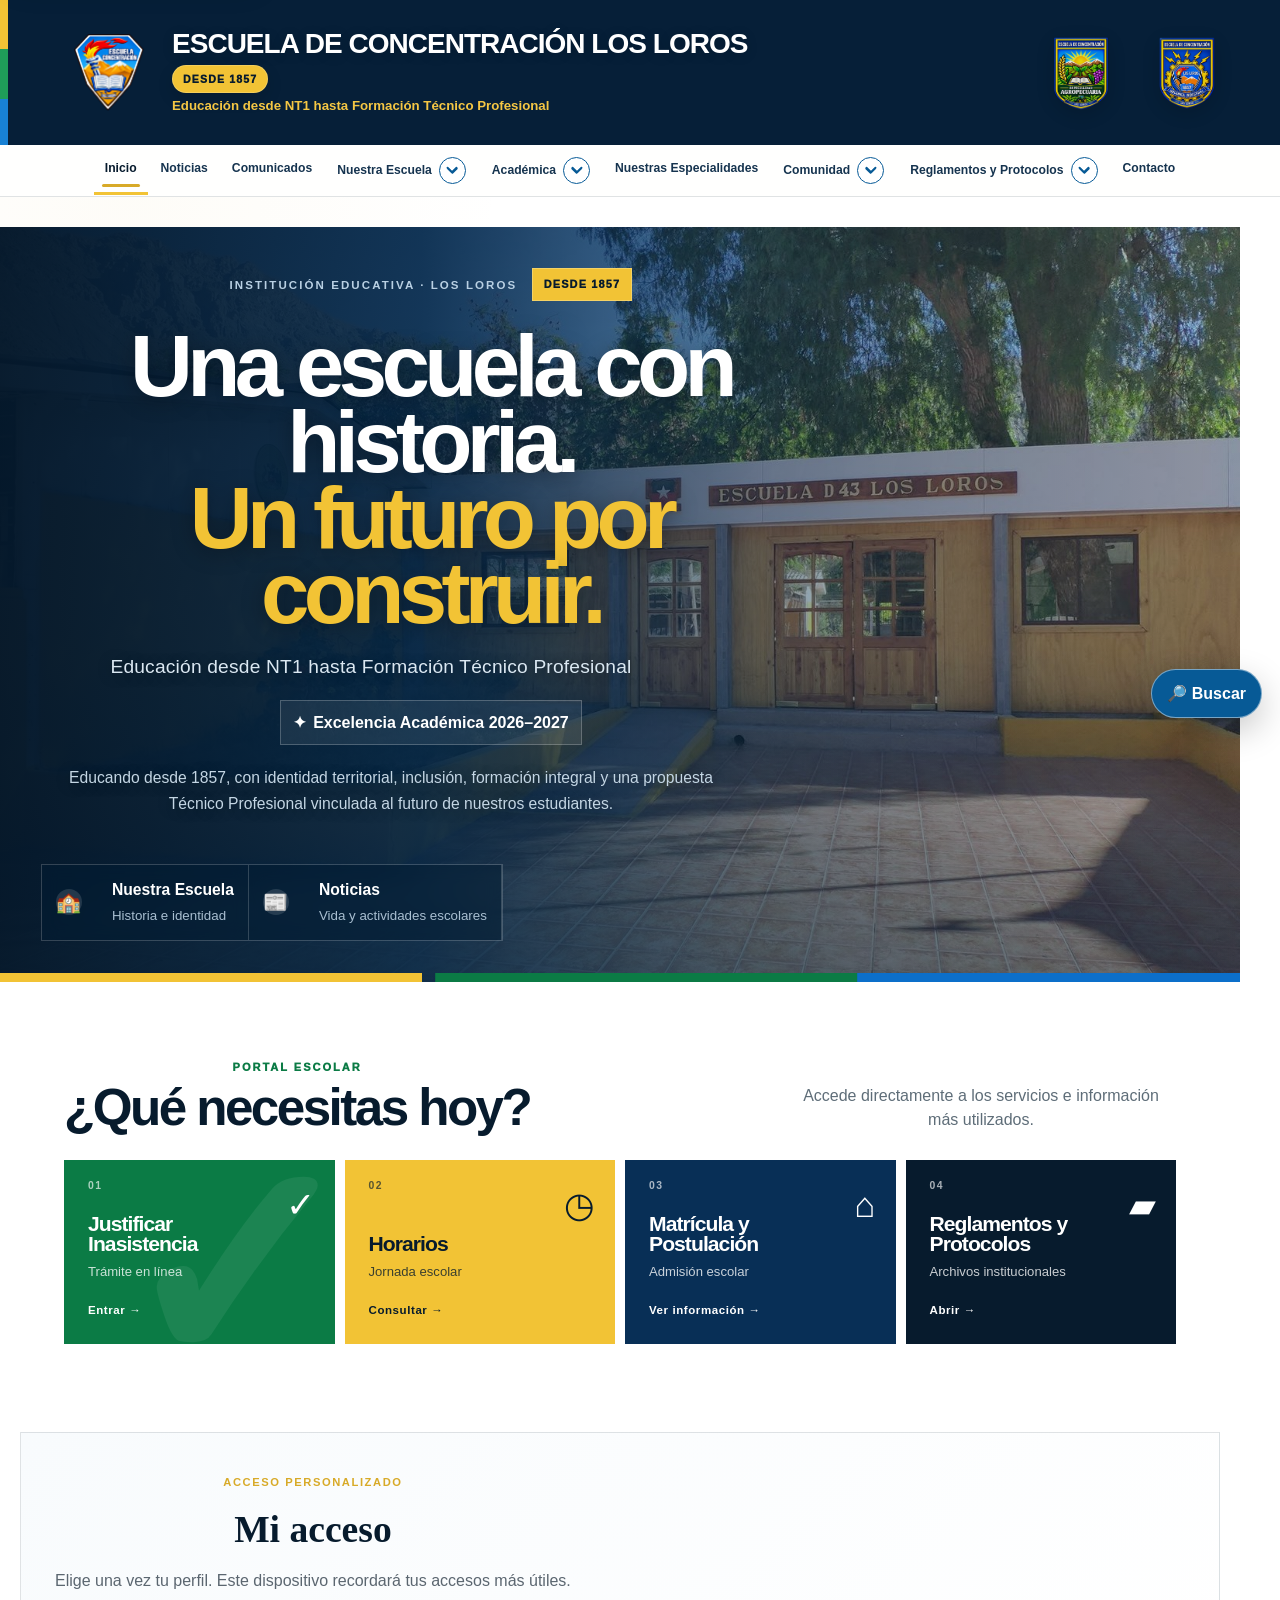
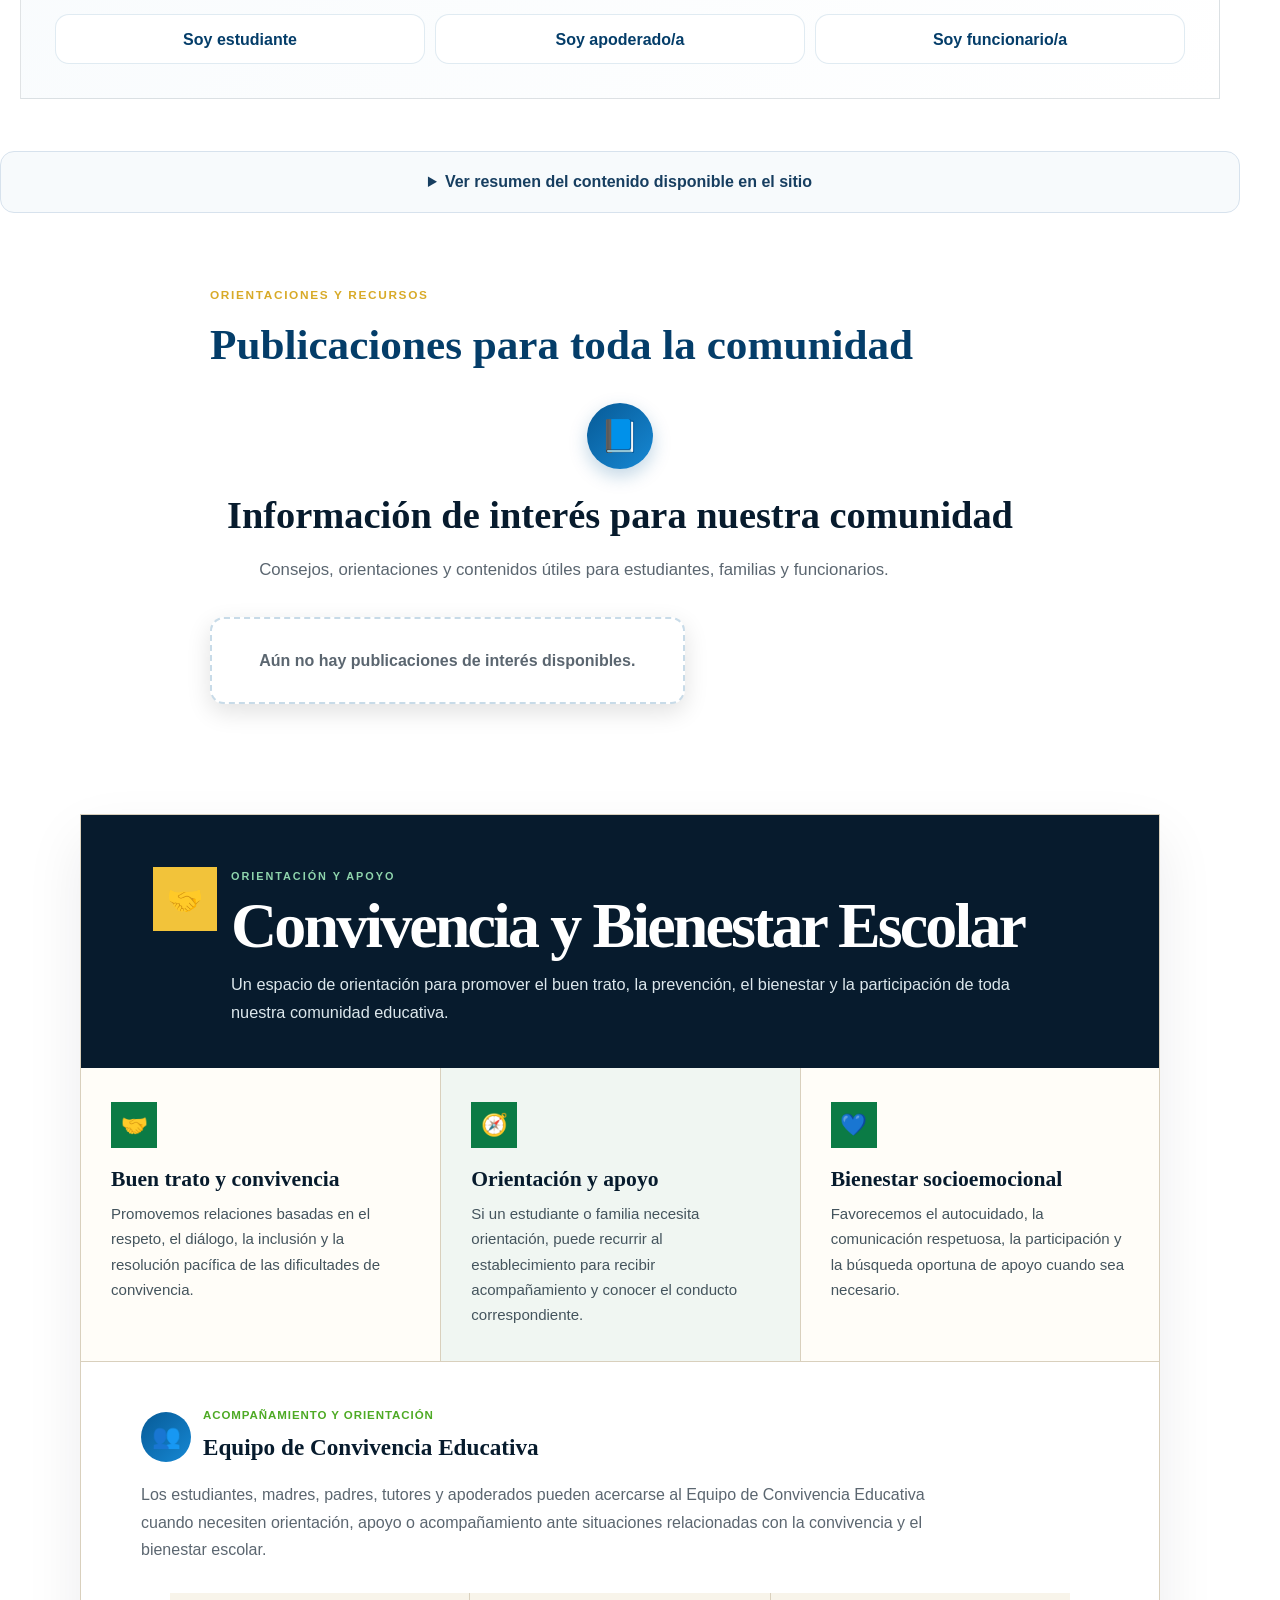
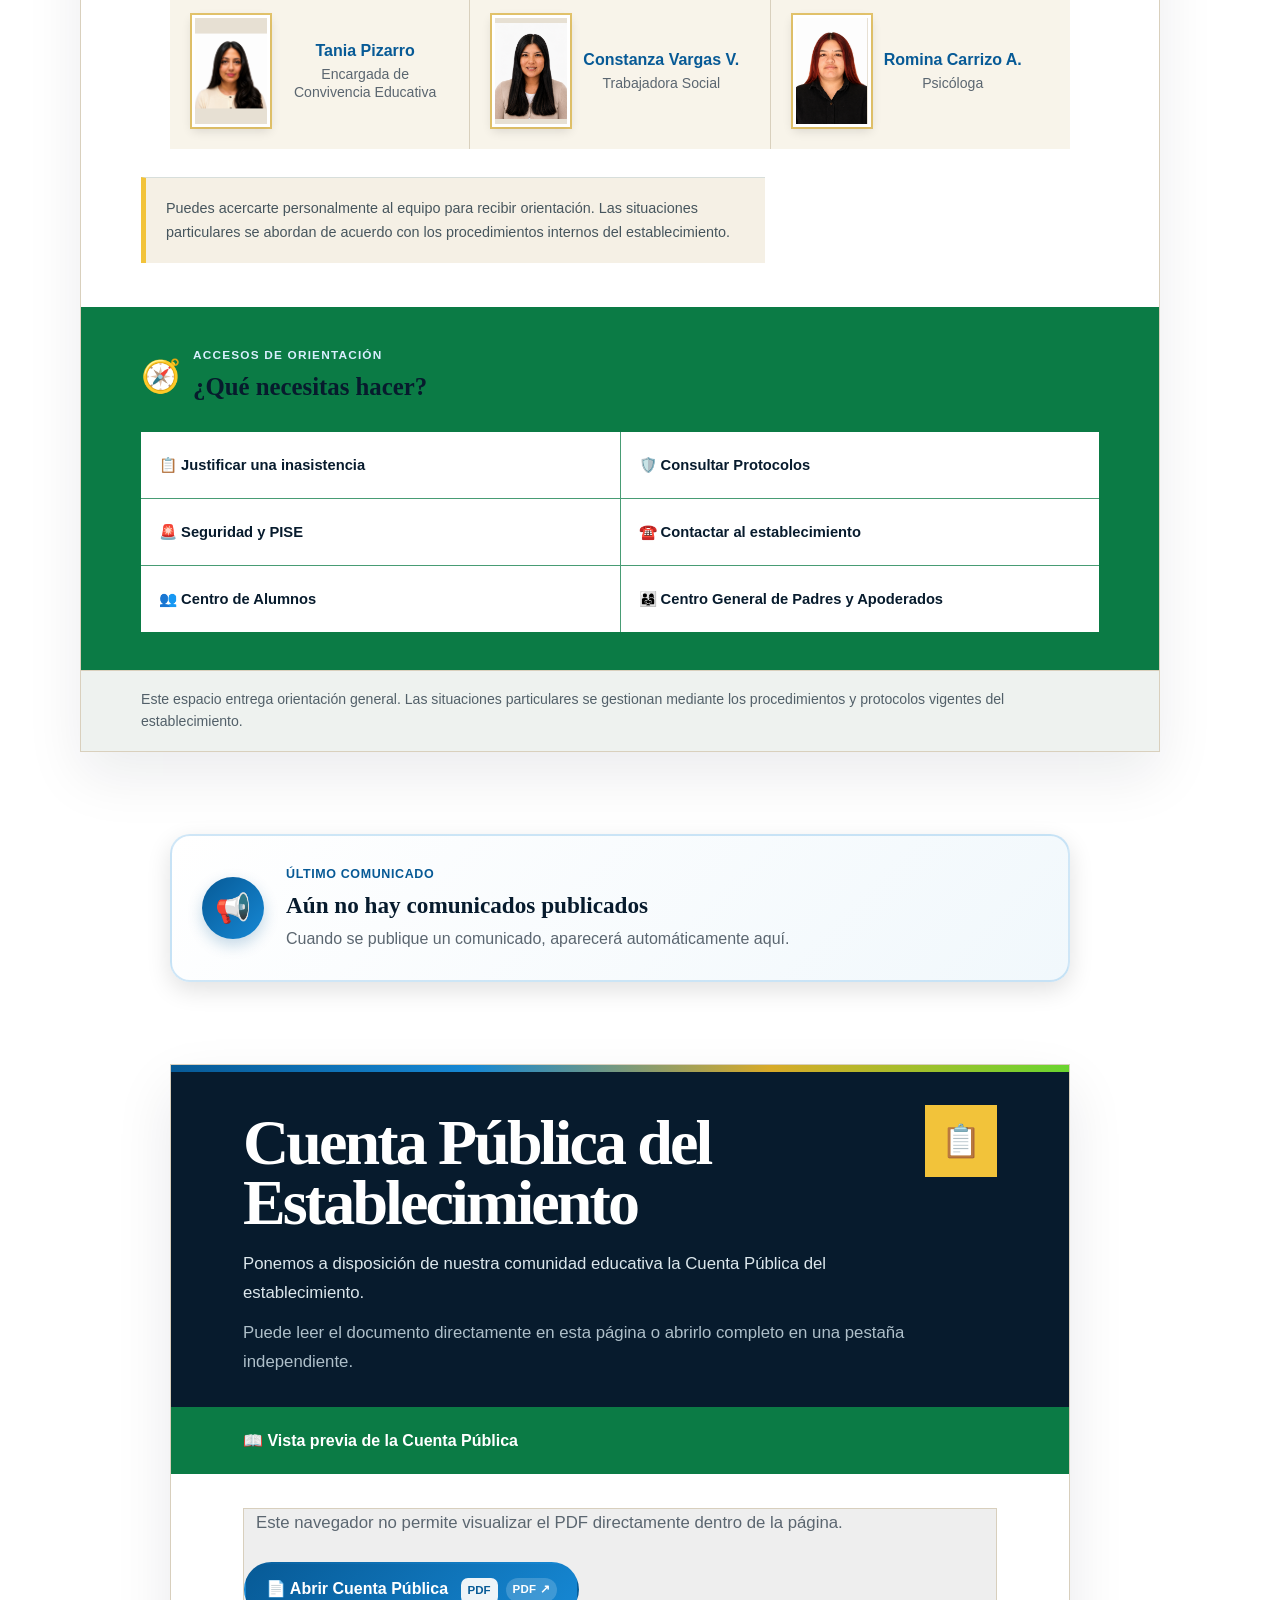
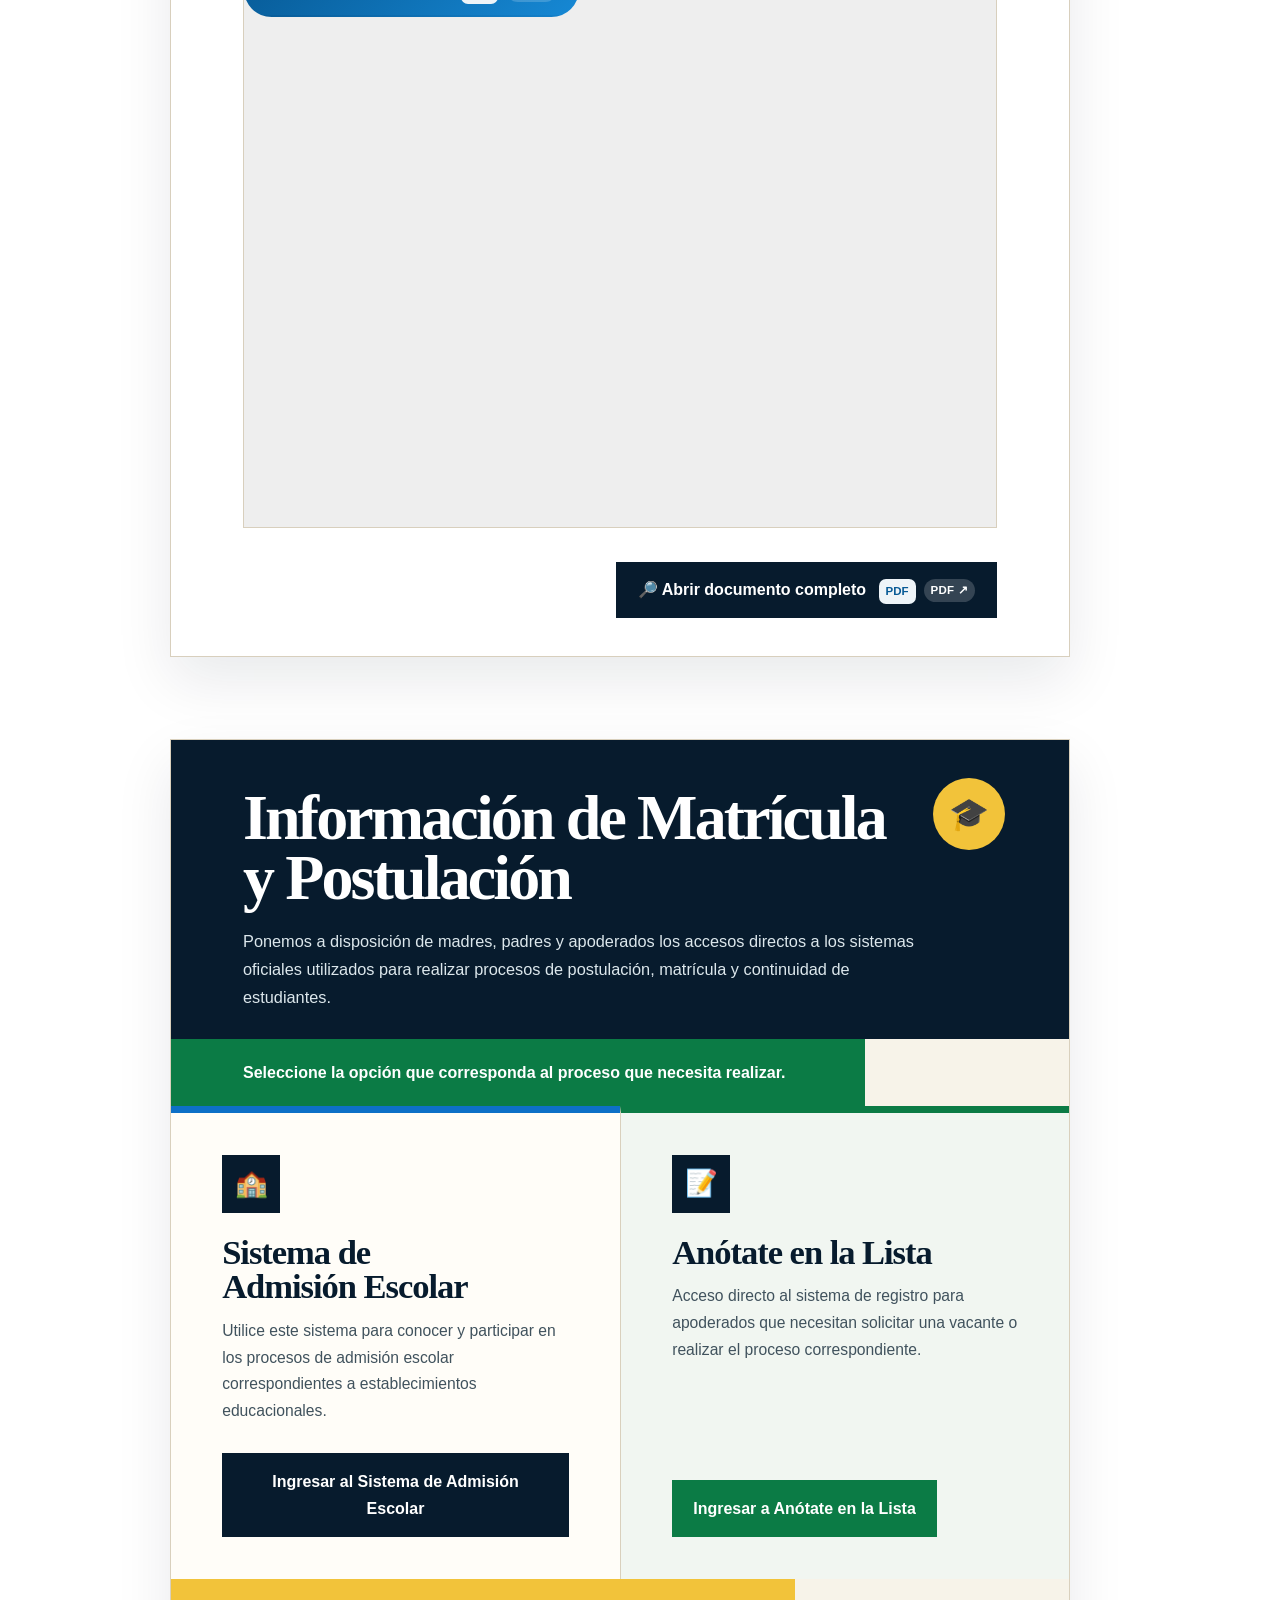
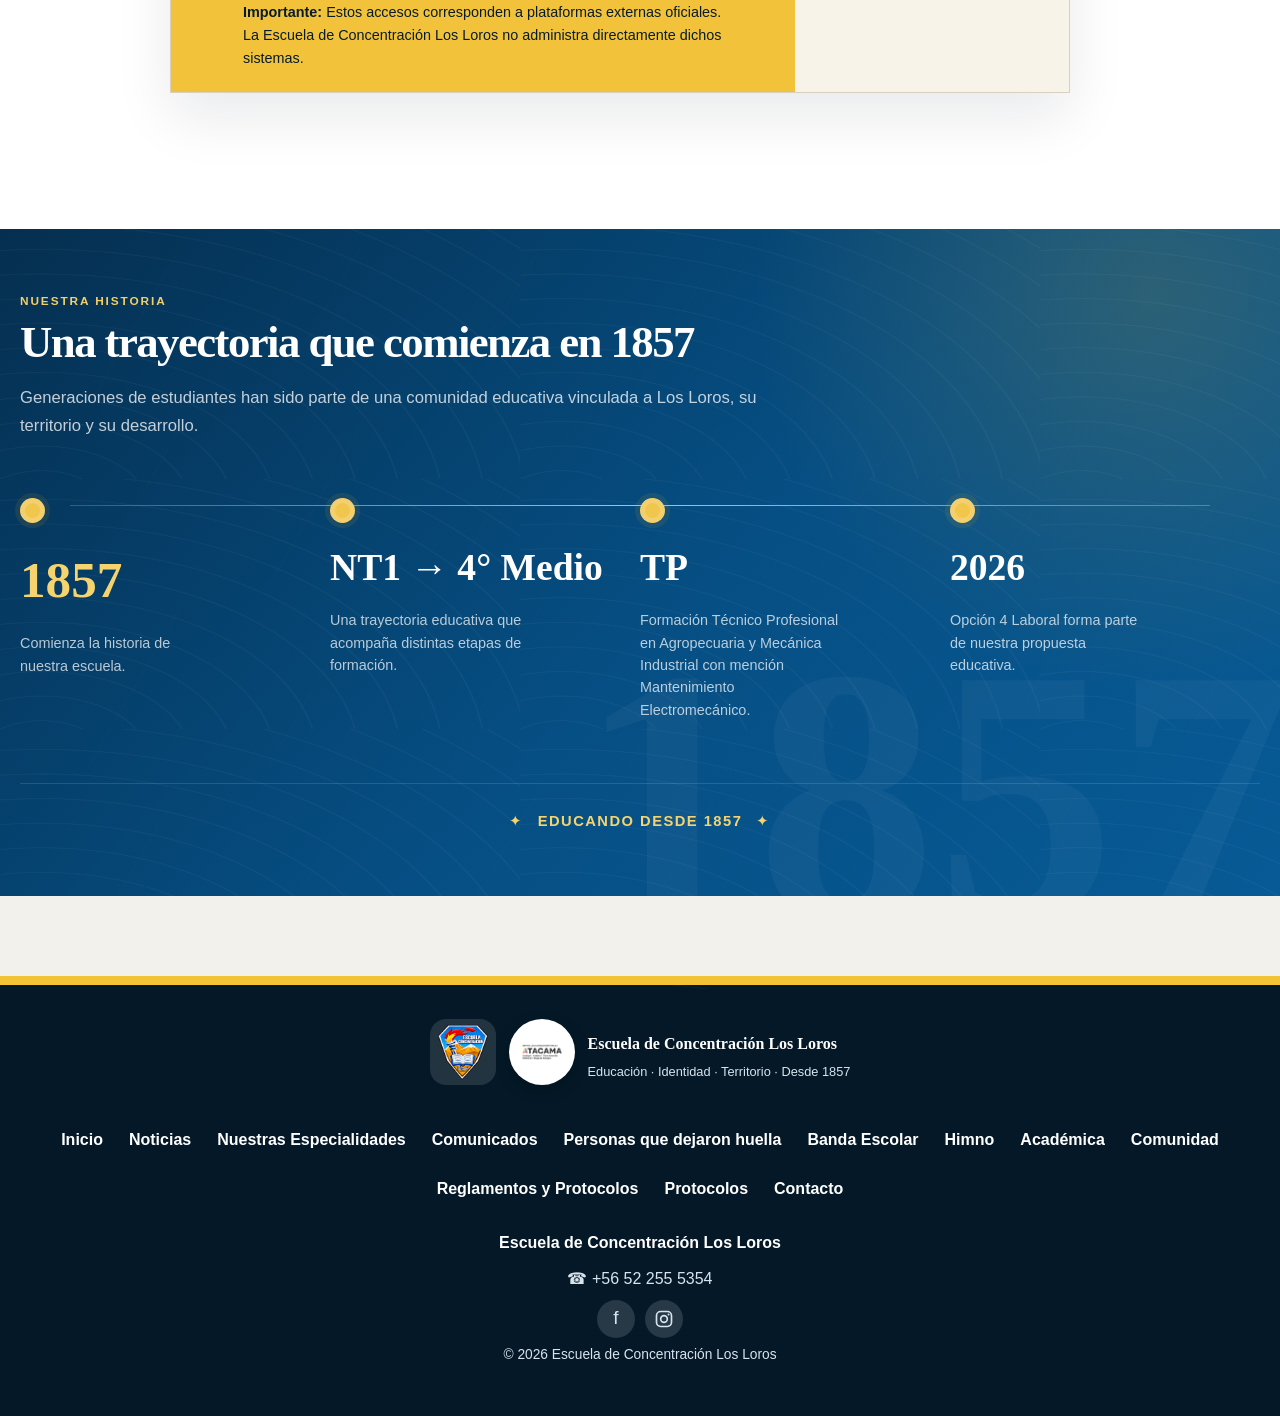
==== index.html @ a7c9b6a9 "Add files via upload" ====
<!DOCTYPE html>

<html lang="es">
<head>
<!-- =====================================================
     CONFIGURACIÓN BÁSICA
====================================================== -->
<meta charset="utf-8"/>
<meta content="width=device-width, initial-scale=1.0" name="viewport"/>
<meta content="Escuela de Concentración Los Loros. Establecimiento educacional desde NT1 hasta Formación Técnico Profesional, con especialidades en Técnico en Agropecuaria con mención Agrícola y Técnico en Mecánica Industrial con mención Mantenimiento Electromecánico." name="description"/>
<meta content="Escuela de Concentración Los Loros, Los Loros, escuela Los Loros, educación Los Loros, educación Atacama, escuela Atacama, Técnico en Agropecuaria con mención Agrícola, Técnico en Mecánica Industrial con mención Mantenimiento Electromecánico, educación técnico profesional" name="keywords"/>
<meta content="Escuela de Concentración Los Loros" name="author"/>
<meta content="index, follow" name="robots"/>
<meta content="index, follow" name="googlebot"/>
<meta content="#1f5f3b" name="theme-color"/>
<!-- =====================================================
     TÍTULO
====================================================== -->
<title>
    Escuela de Concentración Los Loros | Educación Técnico Profesional
</title>
<!-- =====================================================
     URL CANÓNICA
====================================================== -->
<link href="https://concentracionlosloros.cl/" rel="canonical"/>
<!-- =====================================================
     OPEN GRAPH
====================================================== -->
<meta content="website" property="og:type"/>
<meta content="es_CL" property="og:locale"/>
<meta content="Escuela de Concentración Los Loros" property="og:title"/>
<meta content="Escuela de Concentración Los Loros. Educación pública · Formación integral · Técnico Profesional." property="og:description"/>
<meta content="https://concentracionlosloros.cl/" property="og:url"/>
<meta content="Escuela de Concentración Los Loros" property="og:site_name"/>
<meta content="https://concentracionlosloros.cl/icono512.png?v=20260916-1" property="og:image"/>
<meta content="https://concentracionlosloros.cl/icono512.png?v=20260916-1" property="og:image:secure_url"/>
<meta content="image/png" property="og:image:type"/>
<meta content="512" property="og:image:width"/>
<meta content="512" property="og:image:height"/>
<meta content="Logo Escuela de Concentración Los Loros" property="og:image:alt"/>
<!-- =====================================================
     TWITTER / X
====================================================== -->
<meta content="summary_large_image" name="twitter:card"/>
<meta content="Escuela de Concentración Los Loros" name="twitter:title"/>
<meta content="Educación desde NT1 hasta Formación Técnico Profesional." name="twitter:description"/>
<meta content="https://concentracionlosloros.cl/icono512.png?v=20260916-1" name="twitter:image"/>
<!-- =====================================================
     HOJA DE ESTILOS
====================================================== -->
<link href="style.css?v=20261021-alineacion-flechas-1" rel="stylesheet"/>
<link href="manifest.webmanifest?v=20260908-8" rel="manifest"/>



<meta content="Escuela de Concentración Los Loros" name="application-name"/>
<meta content="yes" name="mobile-web-app-capable"/>
<meta content="yes" name="apple-mobile-web-app-capable"/>
<meta content="Escuela Los Loros" name="apple-mobile-web-app-title"/>
<link href="apple-touch-icon.png" rel="apple-touch-icon" sizes="180x180"/>
<!-- =====================================================
     DATOS ESTRUCTURADOS PARA GOOGLE
====================================================== -->
<script type="application/ld+json">
{
    "@context": "https://schema.org",
    "@type": "School",
    "name": "Escuela de Concentración Los Loros",
    "url": "https://concentracionlosloros.cl/",
    "logo": "https://concentracionlosloros.cl/imagenes/logo.png",
    "description": "Establecimiento educacional desde NT1 hasta Formación Técnico Profesional, con especialidades en Técnico en Agropecuaria con mención Agrícola y Técnico en Mecánica Industrial con mención Mantenimiento Electromecánico.",
    "telephone": "+56 52 255 5354",
    "address": {
        "@type": "PostalAddress",
        "streetAddress": "Calle Ferrocarril 175A",
        "addressLocality": "Los Loros",
        "addressCountry": "CL"
    },
    "sameAs": [
        "https://www.facebook.com/share/1FkWEwZVDx/",
        "https://www.instagram.com/esc_losloros?igsh=MnMzYXdoZDVndzRu&igsi=MnMzYXdoZDVndzRu"
    ]
}
</script>
<link href="icono192.png" rel="icon" sizes="192x192" type="image/png"/>
<link href="icono512.png" rel="icon" sizes="512x512" type="image/png"/>
<link href="icono192.png" rel="shortcut icon"/>
<meta content="icono192.png" name="msapplication-TileImage"/>
<style>
@media(max-width:768px){
    .navegacion-movil-premium{
        grid-template-columns:repeat(5,minmax(0,1fr));
    }
}
</style>
<style>
/* Instagram footer: icono consistente en PC y móvil */
.pie .icono-instagram-oficial{
    width:20px !important;
    height:20px !important;
    display:block !important;
    flex:0 0 20px;
    overflow:visible;
}
.pie a[aria-label="Instagram"]{
    display:inline-flex !important;
    align-items:center;
    justify-content:center;
}
@media(max-width:768px){
    .pie .icono-instagram-oficial{
        width:21px !important;
        height:21px !important;
    }
}
</style>
<style id="flechas-circulares-refuerzo">
/* Indicador SVG uniforme: circulo con chevron, sin depender de fuentes */
body.portal-2027 .menu-grupo-flecha,
body.portal-2027 #documentos .documento-indicador {
 display:inline-flex!important;align-items:center!important;justify-content:center!important;
 width:27px!important;height:27px!important;min-width:27px!important;
 border:1.6px solid currentColor!important;border-radius:50%!important;
 background-color:rgba(255,255,255,.10)!important;
 background-image:url("data:image/svg+xml,%3Csvg xmlns='http://www.w3.org/2000/svg' viewBox='0 0 24 24'%3E%3Cpath d='m6 9 6 6 6-6' fill='none' stroke='%23075a96' stroke-width='2.5' stroke-linecap='round' stroke-linejoin='round'/%3E%3C/svg%3E")!important;
 background-position:center!important;background-size:18px 18px!important;background-repeat:no-repeat!important;
 font-size:0!important;line-height:0!important;flex-shrink:0!important;
 transition:transform .2s ease!important;
}
body.portal-2027 .menu-grupo[open] > .menu-grupo-titulo .menu-grupo-flecha,
body.portal-2027 #documentos details[open] > summary .documento-indicador {transform:rotate(180deg)!important}
body.portal-2027 .menu-grupo-titulo .menu-grupo-flecha {background-color:rgba(255,255,255,.85)!important;color:#075a96!important}
</style>
<link rel="stylesheet" href="mejoras-institucionales.css?v=20261114-himno-final-v2">

<style id="tp2026-estilos-especialidades">
/* Especialidades TP 2026: estilos independientes, sin modificar style.css ni otros apartados */
#especialidades .tp2026{--tp-azul:#163f62;--tp-verde:#1b6748;--tp-oro:#c69b36;--tp-borde:#dce5e9;--tp-texto:#243747;--tp-suave:#f4f8fa;color:var(--tp-texto)}
#especialidades .tp2026 *{box-sizing:border-box}
#especialidades .tp2026-intro{max-width:890px;margin:0 auto 28px;text-align:center;color:#516474;font-size:1.01rem;line-height:1.65}
#especialidades .tp2026-cards{display:grid;grid-template-columns:repeat(2,minmax(0,1fr));gap:22px;margin:0 0 36px}
#especialidades .tp2026-card{background:#fff;border:1px solid var(--tp-borde);border-radius:19px;box-shadow:0 9px 28px rgba(19,56,78,.08);padding:25px 21px;display:flex;flex-direction:column;align-items:center;text-align:center;min-width:0;transition:box-shadow .2s ease,transform .2s ease,border-color .2s ease}
#especialidades .tp2026-card:hover{transform:translateY(-3px);box-shadow:0 14px 35px rgba(19,56,78,.13);border-color:#c4d5df}
#especialidades .tp2026-card img{width:126px;height:126px;max-width:100%;object-fit:contain;margin-bottom:10px}
#especialidades .tp2026-card .tp2026-kicker{color:var(--tp-verde);font-size:.76rem;font-weight:800;letter-spacing:.1em}
#especialidades .tp2026-card h3{color:var(--tp-azul);font-size:clamp(1.1rem,2vw,1.37rem);line-height:1.3;margin:7px 0 5px}
#especialidades .tp2026-card .tp2026-mencion{font-size:.9rem;color:#526a78;font-weight:700;margin:0 0 10px}
#especialidades .tp2026-card p{font-size:.91rem;line-height:1.65;margin:0 0 17px;color:#546878;max-width:420px;flex:1}
#especialidades .tp2026-card button{background:var(--tp-azul);border:0;border-radius:999px;padding:12px 24px;color:#fff;font:inherit;font-size:.91rem;font-weight:800;cursor:pointer;min-height:44px}
#especialidades .tp2026-card[data-rama="agro"] button{background:var(--tp-verde)}
#especialidades .tp2026-card button:hover,#especialidades .tp2026-card button:focus-visible{filter:brightness(1.12)}
#especialidades .tp2026-perfil{scroll-margin-top:26px;background:#fff;border:1px solid var(--tp-borde);border-radius:20px;overflow:hidden;margin:0 0 25px;box-shadow:0 5px 22px rgba(19,56,78,.045)}
#especialidades .tp2026-perfil:target{outline:2px solid var(--tp-oro);outline-offset:3px}
#especialidades .tp2026-perfil-cabecera{padding:25px 29px;background:linear-gradient(105deg,#eef8f1,#f7fafb);border-bottom:1px solid var(--tp-borde)}
#especialidades .tp2026-perfil[data-rama="meca"] .tp2026-perfil-cabecera{background:linear-gradient(105deg,#edf4fa,#f7fafb)}
#especialidades .tp2026-perfil-cabecera .tp2026-kicker{font-size:.78rem;letter-spacing:.1em;font-weight:800;color:var(--tp-verde)}
#especialidades .tp2026-perfil[data-rama="meca"] .tp2026-perfil-cabecera .tp2026-kicker{color:var(--tp-azul)}
#especialidades .tp2026-perfil-cabecera h3{font-size:clamp(1.2rem,2.4vw,1.7rem);line-height:1.28;margin:6px 0;color:var(--tp-azul)}
#especialidades .tp2026-perfil-cabecera p{margin:0;color:#4f6472;font-weight:600}
#especialidades .tp2026-resumen{display:flex;flex-wrap:wrap;gap:8px;padding:17px 27px;border-bottom:1px solid var(--tp-borde)}
#especialidades .tp2026-chip{font-weight:700;font-size:.79rem;color:var(--tp-azul);background:#edf3f7;border:1px solid #d7e4eb;border-radius:999px;padding:6px 11px;line-height:1.45}
#especialidades .tp2026-acordiones{padding:9px 23px 24px}
#especialidades .tp2026-acordiones details{margin-top:11px;border:1px solid var(--tp-borde);border-radius:12px;background:#fff;overflow:hidden}
#especialidades .tp2026-acordiones details[open]{background:#fbfcfd}
#especialidades .tp2026-acordiones summary{cursor:pointer;padding:16px 18px;list-style:none;display:flex;align-items:center;gap:12px;color:var(--tp-azul);font-size:1rem;font-weight:800;line-height:1.4}
#especialidades .tp2026-acordiones summary::-webkit-details-marker{display:none}
#especialidades .tp2026-acordiones summary::after{content:"+";margin-left:auto;font-weight:800;font-size:1.4rem;line-height:1;color:var(--tp-verde)}
#especialidades .tp2026-acordiones details[open]>summary::after{content:"−"}
#especialidades .tp2026-acordiones summary:focus-visible,#especialidades .tp2026 button:focus-visible,#especialidades .tp2026 select:focus-visible{outline:3px solid #b69238;outline-offset:2px}
#especialidades .tp2026-num{display:inline-grid;place-items:center;width:31px;height:31px;flex:0 0 31px;border-radius:9px;background:#e6f0ec;color:var(--tp-verde);font-size:.79rem;font-weight:900}
#especialidades .tp2026-contenido{border-top:1px solid var(--tp-borde);padding:18px 20px 22px;line-height:1.7;color:#354b59;font-size:.94rem}
#especialidades .tp2026-contenido p{margin:0 0 11px}
#especialidades .tp2026-contenido p:last-child{margin-bottom:0}
#especialidades .tp2026-cols{display:grid;grid-template-columns:repeat(2,minmax(0,1fr));gap:19px}
#especialidades .tp2026-col{min-width:0;background:#fff;border:1px solid #e7edf1;border-radius:10px;padding:15px 17px}
#especialidades .tp2026-col h4{margin:0 0 11px;color:var(--tp-azul);font-size:1.02rem}
#especialidades .tp2026-col ol,#especialidades .tp2026-col ul{padding-left:21px;margin:0}
#especialidades .tp2026-col li{margin:0 0 9px;padding-left:2px;line-height:1.48;overflow-wrap:anywhere}
#especialidades .tp2026-col li:last-child{margin-bottom:0}
#especialidades .tp2026-lista-competencias{display:grid;grid-template-columns:repeat(2,minmax(0,1fr));gap:10px;list-style:none;margin:0;padding:0}
#especialidades .tp2026-lista-competencias li{border:1px solid #e4ecef;background:#fff;border-radius:11px;padding:14px;line-height:1.55}
#especialidades .tp2026-lista-competencias strong{display:block;color:var(--tp-azul);margin-bottom:5px}
#especialidades .tp2026-nota{font-size:.81rem;line-height:1.55;color:#5f6f78}
#especialidades .tp2026-fuente{margin-top:14px;font-size:.85rem}
#especialidades .tp2026-fuente a{color:#075b92;text-decoration:underline;text-underline-offset:2px;font-weight:750}
#especialidades .tp2026-bloque-general{border:1px solid var(--tp-borde);background:#fff;border-radius:20px;margin:31px 0 0;padding:27px 28px;box-shadow:0 6px 22px rgba(19,56,78,.05)}
#especialidades .tp2026-bloque-general h3{color:var(--tp-azul);font-size:clamp(1.28rem,2.5vw,1.72rem);margin:0 0 10px}
#especialidades .tp2026-bloque-general>p{color:#506473;line-height:1.7;margin:0 0 20px}
#especialidades .tp2026-etapas{display:grid;grid-template-columns:repeat(5,minmax(0,1fr));gap:11px;list-style:none;margin:17px 0 0;padding:0;counter-reset:tp-etapas}
#especialidades .tp2026-etapas li{background:#f4f8fa;border:1px solid #dce7eb;border-radius:12px;padding:18px 12px 16px;min-width:0;position:relative;line-height:1.5}
#especialidades .tp2026-etapas li::before{counter-increment:tp-etapas;content:counter(tp-etapas,decimal-leading-zero);display:inline-grid;place-items:center;width:33px;height:33px;border-radius:50%;background:var(--tp-verde);color:white;font-weight:800;font-size:.78rem;margin-bottom:13px}
#especialidades .tp2026-etapas li strong{display:block;font-size:.9rem;line-height:1.4;color:var(--tp-azul);margin-bottom:6px}
#especialidades .tp2026-etapas li p{margin:0;font-size:.81rem;color:#526775}
#especialidades .tp2026-opciones-interes{display:flex;gap:9px;flex-wrap:wrap;margin-bottom:15px}
#especialidades .tp2026-opciones-interes button{border:1px solid #cbdde4;border-radius:999px;background:#f4f8fa;color:var(--tp-azul);font:inherit;font-size:.86rem;font-weight:750;padding:10px 15px;line-height:1.4;cursor:pointer;min-height:44px}
#especialidades .tp2026-opciones-interes button[aria-pressed="true"]{background:var(--tp-azul);color:#fff;border-color:var(--tp-azul)}
#especialidades .tp2026-resultado{background:#f4f8fa;border-left:4px solid var(--tp-oro);border-radius:0 10px 10px 0;padding:15px 18px;color:#29495a;line-height:1.63;margin:10px 0 23px;font-size:.94rem}
#especialidades .tp2026-resultado strong{color:var(--tp-azul)}
#especialidades .tp2026-carrera-etiqueta{display:block;font-weight:800;margin:0 0 9px;color:var(--tp-azul)}
#especialidades .tp2026-select{width:100%;max-width:650px;border:1px solid #b7cbd6;border-radius:11px;background:#fff;color:#183f58;font:inherit;font-size:.94rem;padding:12px 14px;min-height:46px}
#especialidades .tp2026-orientacion-subtitulo{font-weight:800;color:var(--tp-azul);margin:14px 0 11px}
#especialidades .tp2026-separador{height:1px;background:#dce6e9;border:0;margin:23px 0}
#especialidades .tp2026-pie-seccion{font-size:.83rem;color:#647680;line-height:1.65;margin:19px 0 0}
@media(max-width:1024px){#especialidades .tp2026-etapas{grid-template-columns:repeat(3,minmax(0,1fr))}}
@media(max-width:700px){
#especialidades .tp2026-cards,#especialidades .tp2026-cols,#especialidades .tp2026-lista-competencias{grid-template-columns:1fr}
#especialidades .tp2026-cards{gap:15px;margin-bottom:25px}
#especialidades .tp2026-card{padding:22px 17px}
#especialidades .tp2026-perfil-cabecera{padding:22px 17px}
#especialidades .tp2026-resumen{padding:15px}
#especialidades .tp2026-acordiones{padding:7px 10px 15px}
#especialidades .tp2026-acordiones summary{padding:14px 11px;font-size:.94rem}
#especialidades .tp2026-contenido{padding:13px 10px 16px}
#especialidades .tp2026-col{padding:13px}
#especialidades .tp2026-bloque-general{padding:21px 15px}
#especialidades .tp2026-etapas{grid-template-columns:1fr;gap:10px}
#especialidades .tp2026-etapas li{display:grid;grid-template-columns:38px 1fr;column-gap:10px;align-items:start;padding:14px}
#especialidades .tp2026-etapas li::before{grid-row:1/3;margin:0}
#especialidades .tp2026-etapas li strong{margin:0 0 4px}
#especialidades .tp2026-etapas li p{grid-column:2}
}
@media(prefers-reduced-motion:reduce){#especialidades .tp2026-card{transition:none}}

/* Recuperación de las tarjetas giratorias con la información al reverso. */
#especialidades .tp2026-giratorias{display:grid;grid-template-columns:repeat(2,minmax(0,1fr));gap:25px;align-items:stretch;margin:0 0 38px}
#especialidades .tp2026-entrada{display:flex;flex-direction:column;gap:12px;min-width:0}
#especialidades .tp2026-entrada[data-rama="agro"]{--acento-especialidad:#397d45}
#especialidades .tp2026-entrada[data-rama="meca"]{--acento-especialidad:#46708d}
#especialidades .tp2026-entrada .tarjeta-especialidad-academica{display:block;width:100%;min-height:580px;height:580px;padding:0;flex:none;border:0;border-top:5px solid var(--acento-especialidad);border-radius:17px;background:transparent;cursor:pointer;perspective:1200px;overflow:visible}
#especialidades .tp2026-entrada .tarjeta-especialidad-interior{display:block;position:relative;width:100%;height:100%;min-height:575px;transform-style:preserve-3d;transition:transform .7s ease}
#especialidades .tp2026-entrada .tarjeta-especialidad-frente,#especialidades .tp2026-entrada .tarjeta-especialidad-reverso{position:absolute;inset:0;width:100%;height:100%;border-radius:15px;backface-visibility:hidden;-webkit-backface-visibility:hidden;box-shadow:0 9px 28px rgba(19,56,78,.11)}
#especialidades .tp2026-entrada .tarjeta-especialidad-frente{background:#fff;border:1px solid #dce5e9;border-bottom:5px solid var(--acento-especialidad);display:flex;flex-direction:column;align-items:center;justify-content:center;gap:4px;padding:28px}
#especialidades .tp2026-entrada .tarjeta-especialidad-frente img{width:min(175px,50%);height:175px;object-fit:contain;margin:0 auto 15px}
#especialidades .tp2026-entrada .tarjeta-especialidad-frente .nombre-especialidad{font-size:1.21rem;max-width:370px;text-align:center;line-height:1.45;color:#163f62}
#especialidades .tp2026-entrada .tarjeta-especialidad-frente .indicacion-giro{font-size:.86rem;color:#576e7c;margin-top:14px}
#especialidades .tp2026-entrada .tarjeta-especialidad-reverso{transform:rotateY(180deg);display:flex;flex-direction:column;align-items:flex-start;justify-content:flex-start;padding:24px 24px 19px;overflow-y:auto;background:linear-gradient(135deg,#123b58,#1b5a71);color:#fff;text-align:left;line-height:1.55}
#especialidades .tp2026-entrada[data-rama="agro"] .tarjeta-especialidad-reverso{background:linear-gradient(135deg,#174e39,#23664a)}
#especialidades .tp2026-entrada .tarjeta-especialidad-reverso>strong{width:100%;text-align:center;color:#f9de9b;font-size:1.13rem;line-height:1.35;margin:0 0 10px}
#especialidades .tp2026-entrada .detalle-especialidad{display:flex;flex-direction:column;gap:11px;width:100%;font-size:.89rem;line-height:1.51}
#especialidades .tp2026-entrada .detalle-especialidad-bloque{display:block;padding-top:10px;border-top:1px solid rgba(255,255,255,.21)}
#especialidades .tp2026-entrada .detalle-especialidad-bloque:first-child{border-top:0;padding-top:0}
#especialidades .tp2026-entrada .detalle-especialidad-bloque b{display:block;font-size:.91rem;margin-bottom:3px;color:#ffe7b4}
#especialidades .tp2026-entrada .tarjeta-especialidad-reverso .indicacion-giro{margin-top:auto;width:100%;text-align:center;font-size:.8rem;padding-top:12px;color:#fff}
#especialidades .tp2026-entrada .tp2026-ir-perfil{display:flex;align-items:center;justify-content:center;gap:10px;min-height:48px;padding:12px 16px;border:0;border-radius:11px;background:#1b6748;color:#fff;font:inherit;font-weight:800;font-size:.9rem;line-height:1.4;text-align:center;cursor:pointer;transition:filter .2s ease,transform .2s ease}
#especialidades .tp2026-entrada[data-rama="meca"] .tp2026-ir-perfil{background:#163f62}
#especialidades .tp2026-entrada .tp2026-ir-perfil:hover{filter:brightness(1.1);transform:translateY(-2px)}
#especialidades .tp2026-entrada .tp2026-ir-perfil:focus-visible{outline:3px solid #c69b36;outline-offset:3px}
@media(max-width:900px){#especialidades .tp2026-giratorias{grid-template-columns:1fr;max-width:640px;margin:0 auto 33px}#especialidades .tp2026-entrada .tarjeta-especialidad-academica{min-height:580px;height:580px}}
@media(max-width:600px){#especialidades .tp2026-giratorias{gap:25px}#especialidades .tp2026-entrada .tarjeta-especialidad-academica{min-height:640px;height:640px}#especialidades .tp2026-entrada .tarjeta-especialidad-interior{min-height:635px}#especialidades .tp2026-entrada .tarjeta-especialidad-reverso{padding:21px 18px 17px}#especialidades .tp2026-entrada .detalle-especialidad{font-size:.84rem}#especialidades .tp2026-entrada .tarjeta-especialidad-frente img{width:155px;height:155px}}
@media(prefers-reduced-motion:reduce){#especialidades .tp2026-entrada .tarjeta-especialidad-interior{transition:none}}

/* Igualdad de contenido entre tarjetas y separación de los detalles ampliados. */
#especialidades .tp2026-intro-ampliada{margin:6px auto 25px;max-width:900px;text-align:center}
#especialidades .tp2026-intro-ampliada h3{font-size:clamp(1.2rem,2.4vw,1.65rem);line-height:1.35;color:#163f62;margin:0 0 7px}
#especialidades .tp2026-intro-ampliada p{font-size:.94rem;line-height:1.65;color:#546878;margin:0}
#especialidades .tp2026-entrada[data-rama="agro"] .tarjeta-especialidad-academica{border-top-color:#397d45}
#especialidades .tp2026-entrada[data-rama="meca"] .tarjeta-especialidad-academica{border-top-color:#46708d}
#especialidades .tp2026-entrada[data-rama="meca"] .tarjeta-especialidad-frente{border-bottom-color:#46708d}
#especialidades .tp2026-entrada[data-rama="agro"] .tarjeta-especialidad-frente{border-bottom-color:#397d45}
#especialidades .tp2026-entrada .tarjeta-especialidad-academica{min-height:540px;height:540px}
#especialidades .tp2026-entrada .tarjeta-especialidad-interior{min-height:535px}
@media(max-width:900px){#especialidades .tp2026-entrada .tarjeta-especialidad-academica{min-height:540px;height:540px}}
@media(max-width:600px){#especialidades .tp2026-entrada .tarjeta-especialidad-academica{min-height:580px;height:580px}#especialidades .tp2026-entrada .tarjeta-especialidad-interior{min-height:575px}}

/* Altura adaptativa: mostrar los cuatro apartados completos al girar en celulares. */
@media(max-width:600px){#especialidades .tp2026-entrada .tarjeta-especialidad-academica{min-height:665px;height:665px}#especialidades .tp2026-entrada .tarjeta-especialidad-interior{min-height:660px}}
@media(max-width:375px){#especialidades .tp2026-entrada .tarjeta-especialidad-academica{min-height:730px;height:730px}#especialidades .tp2026-entrada .tarjeta-especialidad-interior{min-height:725px}}
@media(max-width:345px){#especialidades .tp2026-entrada .tarjeta-especialidad-academica{min-height:780px;height:780px}#especialidades .tp2026-entrada .tarjeta-especialidad-interior{min-height:775px}}


/* Mejora de orientación vocacional y navegación TP · noviembre de 2026 */
#especialidades .tp2026-atajos{display:flex;justify-content:center;flex-wrap:wrap;gap:9px;margin:-7px 0 25px}
#especialidades .tp2026-atajos button{border:1px solid #c7d8df;background:#fff;color:#163f62;border-radius:999px;padding:9px 15px;min-height:44px;font:inherit;font-size:.84rem;font-weight:750;cursor:pointer}
#especialidades .tp2026-atajos button:hover{background:#eef5f7;border-color:#8db0be}
#especialidades .tp2026-atajos button:focus-visible{outline:3px solid #c69b36;outline-offset:3px}
#especialidades .tp2026-comparador{margin:2px 0 27px;border:1px solid #cbdde4;border-radius:16px;background:#f9fcfd;overflow:hidden;scroll-margin-top:24px}
#especialidades .tp2026-comparador>summary{display:flex;align-items:center;gap:14px;cursor:pointer;padding:20px 23px;list-style:none;color:#163f62;line-height:1.4}
#especialidades .tp2026-comparador>summary::-webkit-details-marker{display:none}
#especialidades .tp2026-comparador>summary strong{display:block;font-size:1.02rem}
#especialidades .tp2026-comparador>summary small{display:block;color:#526b78;font-size:.84rem;margin-top:3px}
#especialidades .tp2026-comparador>summary::after{content:'+';font-size:1.5rem;font-weight:800;margin-left:auto}
#especialidades .tp2026-comparador[open]>summary::after{content:'−'}
#especialidades .tp2026-comparador>summary:focus-visible{outline:3px solid #c69b36;outline-offset:-3px}
#especialidades .tp2026-comparar-icono{font-size:1.4rem;display:grid;place-items:center;flex:0 0 45px;width:45px;height:45px;border-radius:12px;background:#e5f0ee;color:#1b6748}
#especialidades .tp2026-comparador-contenido{border-top:1px solid #dce5e9;padding:20px}
#especialidades .tp2026-comparador-intro{color:#526b78;margin:0 0 16px;line-height:1.65}
#especialidades .tp2026-comparador-grid{display:grid;grid-template-columns:repeat(2,minmax(0,1fr));gap:15px}
#especialidades .tp2026-comparador-col{border:1px solid #dce6e9;border-radius:13px;background:#fff;padding:18px;min-width:0}
#especialidades .tp2026-comparador-agro{border-top:4px solid #397d45}
#especialidades .tp2026-comparador-meca{border-top:4px solid #46708d}
#especialidades .tp2026-comparador-col h4{color:#163f62;font-size:1.08rem;margin:0 0 13px}
#especialidades .tp2026-comparador-col dl{margin:0}
#especialidades .tp2026-comparador-col dt{font-size:.82rem;font-weight:850;color:#31566b;margin-top:12px}
#especialidades .tp2026-comparador-col dd{margin:2px 0 0;color:#425866;font-size:.9rem;line-height:1.55}
#especialidades .tp2026-comparador-contenido>.tp2026-nota{margin:16px 0 0}
#especialidades .tp2026-buscador-form{display:grid;grid-template-columns:minmax(0,2fr) repeat(2,minmax(0,1fr));gap:12px}
#especialidades .tp2026-campo{min-width:0}
#especialidades .tp2026-campo label{display:block;font-size:.82rem;font-weight:800;color:#163f62;margin-bottom:6px}
#especialidades .tp2026-campo input,#especialidades .tp2026-campo select{display:block;width:100%;height:47px;min-height:47px;padding:10px 12px;background:white;border-radius:10px;border:1px solid #bfd1db;color:#233e4d;font:inherit;font-size:.88rem}
#especialidades .tp2026-campo input:focus-visible,#especialidades .tp2026-campo select:focus-visible{outline:3px solid #c69b36;outline-offset:2px}
#especialidades .tp2026-explicacion-tipos{display:flex;flex-wrap:wrap;gap:7px 15px;margin:15px 0 15px;color:#586c78;font-size:.78rem;line-height:1.5}
#especialidades .tp2026-explicacion-tipos strong{color:#29475a}
#especialidades .tp2026-explorador-cabecera{display:flex;align-items:center;justify-content:space-between;gap:12px;margin:5px 0 12px}
#especialidades .tp2026-explorador-cabecera p{margin:0;color:#3b5666;font-size:.87rem;font-weight:750}
#especialidades .tp2026-explorador-cabecera button{border:0;background:transparent;text-decoration:underline;color:#1d5576;font:inherit;font-size:.82rem;font-weight:750;cursor:pointer;padding:8px}
#especialidades .tp2026-carreras-grid{display:grid;grid-template-columns:repeat(2,minmax(0,1fr));gap:11px}
#especialidades .tp2026-carrera{border:1px solid #dbe6ea;border-radius:12px;background:white;min-width:0;overflow:hidden}
#especialidades .tp2026-carrera-boton{display:flex;align-items:center;justify-content:space-between;gap:10px;width:100%;min-height:82px;padding:13px 15px;border:0;background:transparent;color:#163f62;text-align:left;font:inherit;cursor:pointer}
#especialidades .tp2026-carrera-boton:hover{background:#f3f8fa}
#especialidades .tp2026-carrera-boton:focus-visible{outline:3px solid #c69b36;outline-offset:-3px}
#especialidades .tp2026-carrera-nombre{font-weight:800;font-size:.9rem;line-height:1.35;display:block}
#especialidades .tp2026-carrera-meta{color:#607887;font-size:.75rem;line-height:1.6;display:block;margin-top:3px}
#especialidades .tp2026-carrera-icono{flex:0 0 auto;font-size:1.2rem;color:#316982;line-height:1}
#especialidades .tp2026-carrera-detalle{padding:12px 15px 14px;border-top:1px solid #dce6e9;font-size:.85rem;color:#405764;line-height:1.6;background:#f8fbfc}
#especialidades .tp2026-carrera-detalle[hidden]{display:none}
#especialidades .tp2026-carrera-vacio{grid-column:1/-1;border:1px dashed #c7d9e2;border-radius:12px;padding:24px;text-align:center;color:#506777;background:#fafcfd}
#especialidades .tp2026-explorador-pie{text-align:center;margin:16px 0 0}
#especialidades #tp2026VerMasCarreras{padding:12px 25px;border-radius:999px;border:1px solid #b8d0dd;background:#fff;color:#163f62;font:inherit;font-size:.9rem;font-weight:800;cursor:pointer;min-height:44px}
#especialidades #tp2026VerMasCarreras:hover{background:#eef5f7}
#especialidades #tp2026VerMasCarreras[hidden]{display:none}
#especialidades .tp2026-referencias-estudios{margin:21px 0 0;padding:17px;border-radius:13px;background:#eff6f4;border:1px solid #d0e2db;line-height:1.55}
#especialidades .tp2026-referencias-estudios>strong{color:#164734}
#especialidades .tp2026-referencias-estudios p{font-size:.82rem;color:#4c6870;margin:6px 0 10px}
#especialidades .tp2026-referencias-estudios>div{display:flex;flex-wrap:wrap;gap:9px 18px}
#especialidades .tp2026-referencias-estudios a{color:#124d6c;text-decoration:underline;text-underline-offset:3px;font-size:.84rem;font-weight:800}
/* Tarjetas sin recortar el texto al reverso y más compactas en móvil. */
@media(max-width:900px){#especialidades .tp2026-giratorias{max-width:600px}}
@media(max-width:700px){
 #especialidades .tp2026-comparador-grid,#especialidades .tp2026-buscador-form{grid-template-columns:1fr}
 #especialidades .tp2026-buscador-form{gap:10px}
 #especialidades .tp2026-comparador-contenido{padding:13px}
 #especialidades .tp2026-atajos{gap:7px;margin-bottom:23px}
 #especialidades .tp2026-atajos button{flex:1 1 42%;padding:9px 7px;font-size:.78rem}
}
@media(max-width:600px){
 #especialidades .tp2026-carreras-grid{grid-template-columns:1fr}
 #especialidades .tp2026-carrera-boton{min-height:67px}
 #especialidades .tp2026-entrada .tarjeta-especialidad-academica{height:575px;min-height:575px}
 #especialidades .tp2026-entrada .tarjeta-especialidad-interior{min-height:570px}
 #especialidades .tp2026-entrada .tarjeta-especialidad-reverso{padding:18px 17px 13px}
 #especialidades .tp2026-entrada .tarjeta-especialidad-reverso>strong{font-size:1.04rem;margin-bottom:7px}
 #especialidades .tp2026-entrada .detalle-especialidad{gap:6px;font-size:.81rem;line-height:1.44}
 #especialidades .tp2026-entrada .detalle-especialidad-bloque{padding-top:7px}
 #especialidades .tp2026-entrada .detalle-especialidad-bloque b{font-size:.84rem;margin-bottom:3px}
 #especialidades .tp2026-entrada .tarjeta-especialidad-reverso .indicacion-giro{padding-top:6px}
 #especialidades .tp2026-giratorias{gap:20px;margin-bottom:24px}
 #especialidades .tp2026-intro{margin-bottom:18px}
 #especialidades .tp2026-bloque-general{margin-top:23px}
}
@media(max-width:375px){
 #especialidades .tp2026-entrada .tarjeta-especialidad-academica{height:620px;min-height:620px}
 #especialidades .tp2026-entrada .tarjeta-especialidad-interior{min-height:615px}
}
@media(max-width:345px){
 #especialidades .tp2026-entrada .tarjeta-especialidad-academica{height:670px;min-height:670px}
 #especialidades .tp2026-entrada .tarjeta-especialidad-interior{min-height:665px}
}


/* Experiencia vocacional interactiva · PC, tablet y móvil · noviembre 2026 */
#especialidades .tp2026-seccion-kicker{display:inline-block;margin-bottom:8px;color:var(--tp-verde);font-size:.76rem;font-weight:900;letter-spacing:.08em}
#especialidades .tp2026-ruta-instruccion{font-size:.87rem!important;font-weight:700;color:#37536a!important;margin:8px 0 14px!important}
#especialidades .tp2026-etapas.tp2026-etapas-interactivas{display:grid;grid-template-columns:repeat(6,minmax(0,1fr));gap:9px;margin:15px 0 15px;padding:0;list-style:none}
#especialidades .tp2026-etapas-interactivas li{min-width:0;display:block;border:0;background:transparent;border-radius:0;padding:0;margin:0}
#especialidades .tp2026-etapas-interactivas li::before{content:none;display:none}
#especialidades .tp2026-etapas-interactivas li button{display:flex;flex-direction:column;align-items:flex-start;text-align:left;gap:5px;width:100%;min-height:135px;height:100%;border:1px solid #d6e2e7;border-radius:14px;background:#f7fafb;color:#163f62;padding:14px 12px;font:inherit;cursor:pointer;transition:transform .18s ease,background .18s ease,border-color .18s ease,box-shadow .18s ease}
#especialidades .tp2026-etapas-interactivas li button:hover{background:#eaf3f6;border-color:#8bb1bf;transform:translateY(-3px)}
#especialidades .tp2026-etapas-interactivas li button:focus-visible{outline:3px solid #c69b36;outline-offset:3px}
#especialidades .tp2026-etapas-interactivas li button[aria-pressed="true"]{background:#eaf5ee;border-color:#397d45;box-shadow:inset 0 0 0 1px #397d45,0 6px 16px rgba(27,103,72,.10)}
#especialidades .tp2026-etapa-numero{display:inline-grid;place-items:center;width:32px;height:32px;border-radius:10px;background:#e3edf2;color:#163f62;font-size:.77rem;font-weight:900;line-height:1}
#especialidades .tp2026-etapas-interactivas button[aria-pressed="true"] .tp2026-etapa-numero{background:#1b6748;color:#fff}
#especialidades .tp2026-etapas-interactivas li strong{display:block;color:inherit;font-size:.96rem;margin:4px 0 0;line-height:1.3}
#especialidades .tp2026-etapas-interactivas .tp2026-etapa-resumen{display:block;color:#597080;font-size:.77rem;line-height:1.4}
#especialidades .tp2026-ruta-barra{height:5px;border-radius:999px;background:#e3eaf0;overflow:hidden;margin:4px 0 15px}
#especialidades .tp2026-ruta-barra span{height:100%;display:block;background:linear-gradient(90deg,#1b6748,#c69b36);border-radius:999px;transition:width .25s ease}
#especialidades .tp2026-etapa-detalle{border:1px solid #d8e7dd;border-radius:15px;padding:19px 21px;background:linear-gradient(120deg,#f1f8f3,#f8fafc)}
#especialidades .tp2026-etapa-etiqueta{display:block;color:#1b6748;font-size:.73rem;font-weight:900;letter-spacing:.065em;margin:0 0 6px}
#especialidades .tp2026-etapa-detalle h4{color:#163f62;font-size:1.08rem;line-height:1.35;margin:0 0 7px}
#especialidades .tp2026-etapa-detalle p{font-size:.91rem;line-height:1.65;color:#435a68;margin:0}
#especialidades .tp2026-intereses-ayuda{max-width:800px;margin:0 0 16px!important;color:#526675;font-size:.91rem;line-height:1.6}
#especialidades .tp2026-opciones-interes.tp2026-intereses-grid{display:grid;grid-template-columns:repeat(4,minmax(0,1fr));gap:12px;margin:5px 0 19px}
#especialidades .tp2026-opciones-interes.tp2026-intereses-grid button{display:flex;flex-direction:column;align-items:flex-start;justify-content:flex-start;gap:7px;text-align:left;min-width:0;width:100%;height:100%;min-height:139px;margin:0;padding:17px 15px;border:1px solid #d6e3e8;border-radius:15px;background:#fff;color:#163f62;box-shadow:0 2px 10px rgba(22,63,98,.04);font:inherit;cursor:pointer;white-space:normal;transition:transform .2s ease,border-color .2s ease,background .2s ease,box-shadow .2s ease}
#especialidades .tp2026-opciones-interes.tp2026-intereses-grid button:hover{transform:translateY(-3px);background:#f2f8fa;border-color:#8db3c1;box-shadow:0 8px 21px rgba(22,63,98,.11)}
#especialidades .tp2026-opciones-interes.tp2026-intereses-grid button:focus-visible{outline:3px solid #c69b36;outline-offset:3px}
#especialidades .tp2026-opciones-interes.tp2026-intereses-grid button[aria-pressed="true"]{background:#eaf5ef;border-color:#397d45;box-shadow:inset 0 0 0 1px #397d45,0 8px 19px rgba(27,103,72,.10);color:#164b35}
#especialidades .tp2026-intereses-grid .tp2026-interes-icono{display:inline-grid;place-items:center;width:41px;height:41px;min-height:41px;border-radius:12px;background:#eaf2f6;font-size:1.35rem;line-height:1}
#especialidades .tp2026-intereses-grid button[aria-pressed="true"] .tp2026-interes-icono{background:#d4e8db}
#especialidades .tp2026-intereses-grid button strong{font-size:.91rem;line-height:1.27;display:block;font-weight:850;color:inherit}
#especialidades .tp2026-intereses-grid button small{display:block;font-size:.75rem;line-height:1.4;color:#617789;font-weight:550}
#especialidades .tp2026-intereses-grid button[aria-pressed="true"] small{color:#2a6a4f}
#especialidades .tp2026-descubrimiento{border:1px solid #d6e4ed;border-top:4px solid #c69b36;border-radius:15px;background:linear-gradient(120deg,#f5f9fc,#fff);padding:21px 23px;color:#29495a;margin:0 0 24px;min-width:0}
#especialidades .tp2026-descubrimiento[data-rama="agro"]{border-top-color:#397d45;background:linear-gradient(115deg,#eef8f1,#fff)}
#especialidades .tp2026-descubrimiento[data-rama="meca"]{border-top-color:#46708d;background:linear-gradient(115deg,#edf5fa,#fff)}
#especialidades .tp2026-descubrimiento[data-rama="ambas"]{border-top-color:#c69b36;background:linear-gradient(115deg,#fbf7eb,#fff)}
#especialidades .tp2026-descubrimiento-cabecera{display:flex;align-items:center;gap:14px;margin-bottom:12px}
#especialidades .tp2026-descubrimiento-icono{flex:0 0 48px;display:grid;place-items:center;width:48px;height:48px;border-radius:13px;background:#e6eef3;font-size:1.5rem}
#especialidades .tp2026-descubrimiento-tipo{display:block;color:#396078;font-weight:900;letter-spacing:.07em;font-size:.7rem;line-height:1.4;margin-bottom:4px}
#especialidades .tp2026-descubrimiento h4{margin:0;color:#163f62;font-size:clamp(.99rem,2vw,1.2rem);line-height:1.35}
#especialidades .tp2026-descubrimiento>p{font-size:.93rem;line-height:1.65;color:#415a69;margin:0}
#especialidades .tp2026-descubrimiento-acciones{display:flex;flex-wrap:wrap;gap:10px;margin-top:17px}
#especialidades .tp2026-descubrimiento-acciones[hidden],#especialidades .tp2026-descubrimiento-acciones button[hidden]{display:none!important}
#especialidades .tp2026-descubrimiento-acciones button{display:inline-flex;justify-content:center;align-items:center;gap:8px;padding:11px 16px;min-height:44px;border:0;border-radius:10px;background:#1b6748;color:#fff;font:inherit;font-size:.84rem;font-weight:800;line-height:1.3;cursor:pointer}
#especialidades #tp2026InteresVerMeca{background:#163f62}
#especialidades .tp2026-descubrimiento-acciones button:hover{filter:brightness(1.12)}
#especialidades .tp2026-descubrimiento-acciones button:focus-visible{outline:3px solid #c69b36;outline-offset:3px}
@media(max-width:1150px){#especialidades .tp2026-etapas.tp2026-etapas-interactivas{grid-template-columns:repeat(3,minmax(0,1fr))}}
@media(max-width:950px){#especialidades .tp2026-opciones-interes.tp2026-intereses-grid{grid-template-columns:repeat(2,minmax(0,1fr));gap:10px}}
@media(max-width:760px){#especialidades .tp2026-opciones-interes.tp2026-intereses-grid{grid-template-columns:repeat(2,minmax(0,1fr));gap:10px}#especialidades .tp2026-etapas.tp2026-etapas-interactivas{grid-template-columns:repeat(2,minmax(0,1fr));gap:9px}#especialidades .tp2026-etapas-interactivas li button{min-height:116px;padding:12px}#especialidades .tp2026-opciones-interes.tp2026-intereses-grid button{min-height:123px;padding:12px 11px}#especialidades .tp2026-descubrimiento{padding:17px 16px}#especialidades .tp2026-etapa-detalle{padding:16px}}
@media(max-width:370px){#especialidades .tp2026-intereses-grid button strong{font-size:.84rem}#especialidades .tp2026-intereses-grid button small{font-size:.7rem}#especialidades .tp2026-opciones-interes.tp2026-intereses-grid button{min-height:130px;padding:11px 9px}#especialidades .tp2026-etapas-interactivas li button{padding:11px 9px}}
@media(prefers-reduced-motion:reduce){#especialidades .tp2026-etapas-interactivas li button,#especialidades .tp2026-opciones-interes.tp2026-intereses-grid button,#especialidades .tp2026-ruta-barra span{transition:none}}

</style>

<!-- Diseño Talleres JEC: estilos locales, no afectan otras secciones -->
<style id="jec-v2-estilos">
#talleresJEC{--navy:#102c47;--navy2:#163957;--gold:#edb93f;--gold2:#ffcc64;--green:#4a7654;--paper:#f7f8f6;--white:#fff;--ink:#213445;--muted:#657785;--border:#e0e6e8;--shadow:0 16px 50px rgba(19,39,54,.08)}
#talleresJEC *{box-sizing:border-box}
#talleresJEC{scroll-behavior:smooth}
#talleresJEC{margin:0;background:var(--paper);font-family:system-ui,-apple-system,"Segoe UI",Arial,sans-serif;color:var(--ink);-webkit-font-smoothing:antialiased}
#talleresJEC button, #talleresJEC a{font:inherit}
#talleresJEC button{cursor:pointer}
#talleresJEC a{color:inherit;text-decoration:none}
#talleresJEC button:focus-visible, #talleresJEC a:focus-visible, #talleresJEC summary:focus-visible{outline:3px solid var(--gold);outline-offset:3px}
#talleresJEC .wrap{width:min(1200px,calc(100% - 40px));margin-inline:auto}
#talleresJEC .topline{background:var(--white);border-bottom:1px solid var(--border)}
#talleresJEC .topline .wrap{min-height:62px;display:flex;justify-content:space-between;align-items:center;gap:20px}
#talleresJEC .brand{display:flex;align-items:center;gap:12px;color:var(--navy);font-size:13px;font-weight:800;letter-spacing:.02em}
#talleresJEC .brand-icon{display:grid;place-items:center;width:36px;height:36px;border-radius:10px;background:#e5eef3;color:var(--navy);font-size:21px}
#talleresJEC .preview-tag{color:#557179;font-size:12px;background:#e9f0ef;border:1px solid #d3e4e0;border-radius:100px;padding:7px 11px;font-weight:700}
#talleresJEC .hero{background:linear-gradient(135deg,#0c2945 0%,#1a4463 68%,#225576 100%);color:white;overflow:hidden;position:relative}
#talleresJEC .hero:after{content:"";position:absolute;width:500px;height:500px;right:-250px;bottom:-340px;border:70px solid #ffffff0d;border-radius:100%}
#talleresJEC .hero .wrap{display:grid;grid-template-columns:1fr .86fr;align-items:center;gap:36px;min-height:445px;padding-block:55px}
#talleresJEC .eyebrow{color:var(--gold2);font-weight:800;font-size:12px;letter-spacing:.15em;text-transform:uppercase}
#talleresJEC .hero h1{font-size:clamp(40px,5vw,70px);line-height:1.03;letter-spacing:-.04em;margin:18px 0 18px;max-width:650px}
#talleresJEC .hero h1 span{color:var(--gold2)}
#talleresJEC .hero p{font-size:clamp(16px,1.5vw,19px);line-height:1.7;color:#dce8ee;max-width:560px}
#talleresJEC .hero-actions{display:flex;flex-wrap:wrap;gap:12px;margin-top:28px}
#talleresJEC .btn-main{display:inline-flex;gap:8px;align-items:center;justify-content:center;background:var(--gold2);color:#19344a;border-radius:11px;padding:13px 19px;font-weight:800;min-height:48px}
#talleresJEC .btn-second{display:inline-flex;align-items:center;border:1px solid #d9e3e7a3;border-radius:11px;padding:13px 19px;font-weight:700;min-height:48px}
#talleresJEC .hero-visual{height:335px;position:relative;isolation:isolate}
#talleresJEC .hero-poster{position:absolute;width:38%;height:87%;object-fit:cover;object-position:top center;border-radius:14px;border:5px solid white;box-shadow:0 20px 40px #081c2c81}
#talleresJEC .hero-poster.a{left:8%;top:12%;transform:rotate(-9deg)}
#talleresJEC .hero-poster.b{left:31%;top:3%;z-index:2;transform:rotate(3deg)}
#talleresJEC .hero-poster.c{left:57%;top:14%;transform:rotate(10deg)}
#talleresJEC .intro-stats{display:grid;grid-template-columns:repeat(3,1fr);gap:12px;margin-top:-33px;position:relative;z-index:3}
#talleresJEC .stat{background:white;border:1px solid var(--border);box-shadow:var(--shadow);border-radius:16px;min-height:103px;padding:19px 24px;display:flex;align-items:center;gap:16px}
#talleresJEC .stat-icon{font-size:25px;background:#e9f1ee;width:49px;height:49px;border-radius:12px;display:grid;place-items:center}
#talleresJEC .stat strong{display:block;color:var(--navy);font-size:23px;letter-spacing:-.025em}
#talleresJEC .stat small{display:block;color:var(--muted);font-size:13px;margin-top:2px}
#talleresJEC .intro{padding:70px 0 20px;display:grid;grid-template-columns:1fr .95fr;gap:50px;align-items:center}
#talleresJEC .sec-kicker{font-size:12px;letter-spacing:.16em;text-transform:uppercase;color:var(--green);font-weight:900}
#talleresJEC .intro h2, #talleresJEC .catalog-title h2, #talleresJEC .schedule h2{font-size:clamp(29px,3vw,43px);line-height:1.15;letter-spacing:-.035em;color:var(--navy);margin:12px 0 18px}
#talleresJEC .intro p{line-height:1.75;color:#5a6b76;font-size:16px}
#talleresJEC .intro-side{border:1px solid #dbe5e5;background:linear-gradient(135deg,#eaf3eb,#f3f7f6);border-radius:18px;padding:28px;display:flex;align-items:flex-start;gap:18px}
#talleresJEC .intro-side .big{font-size:40px}
#talleresJEC .intro-side h3{margin:0 0 9px;font-size:19px}
#talleresJEC .intro-side p{font-size:14px;margin:0;line-height:1.65}
#talleresJEC .catalog{padding-top:65px;padding-bottom:78px}
#talleresJEC .catalog-title{max-width:760px}
#talleresJEC .catalog-title p{font-size:16px;line-height:1.7;color:var(--muted)}
#talleresJEC .filters{display:flex;gap:9px;overflow-x:auto;padding:18px 0 17px;scrollbar-width:thin}
#talleresJEC .filter{flex-shrink:0;border:1px solid #d8e1e5;color:#354f60;background:white;border-radius:100px;padding:11px 17px;font-size:14px;font-weight:750;transition:all .18s}
#talleresJEC .filter:hover{border-color:#91aebc;background:#f3f9f7}
#talleresJEC .filter[aria-pressed="true"]{background:var(--navy);color:white;border-color:var(--navy)}
#talleresJEC .count-row{display:flex;align-items:center;justify-content:space-between;margin:4px 0 20px;color:#70808c;font-size:13px}
#talleresJEC .count-row strong{color:var(--navy)}
#talleresJEC .jec-v2-grid{display:grid;grid-template-columns:repeat(3,minmax(0,1fr));gap:22px}
#talleresJEC .jec-card{background:white;border:1px solid var(--border);border-radius:18px;overflow:hidden;box-shadow:0 10px 28px #243d4f0c;transition:transform .18s ease,box-shadow .18s ease}
#talleresJEC .jec-card:hover{transform:translateY(-4px);box-shadow:0 18px 40px #223e5420}
#talleresJEC .jec-card[hidden]{display:none}
#talleresJEC .jec-img-box{height:278px;overflow:hidden;position:relative;background:#e1eae8}
#talleresJEC .jec-img-box>img{width:100%;height:100%;object-fit:cover;object-position:top;display:block}
#talleresJEC .jec-img-box:after{content:"";position:absolute;left:0;right:0;bottom:0;height:28%;background:linear-gradient(transparent,#071a24a9);pointer-events:none}
#talleresJEC .jec-number{position:absolute;z-index:1;left:15px;top:15px;color:white;background:#07283cc7;border:1px solid #ffffff57;padding:7px 10px;border-radius:8px;font-size:11px;font-weight:800;letter-spacing:.08em}
#talleresJEC .jec-zoom{position:absolute;right:13px;bottom:13px;z-index:1;background:white;color:var(--navy);border:none;border-radius:9px;font-size:12px;font-weight:800;padding:9px 13px;box-shadow:0 4px 12px #0004}
#talleresJEC .jec-zoom:hover{background:var(--gold2)}
#talleresJEC .jec-card-copy{padding:23px 22px 20px}
#talleresJEC .jec-type{font-size:11px;letter-spacing:.08em;text-transform:uppercase;color:#376f58;font-weight:900}
#talleresJEC .jec-card h3{margin:8px 0 3px;font-size:24px;letter-spacing:-.025em;color:var(--navy);line-height:1.18}
#talleresJEC .jec-tagline{font-size:13px;color:#60727e;margin:7px 0 19px}
#talleresJEC .jec-teacher{border-top:1px solid #e5e9e8;border-bottom:1px solid #e5e9e8;display:flex;align-items:center;gap:12px;padding:13px 0}
#talleresJEC .jec-user-icon{border:1px solid #dce8e2;background:#f2f7f3;width:36px;height:36px;flex-shrink:0;border-radius:50%;display:grid;place-items:center;color:#477a57}
#talleresJEC .jec-teacher small{display:block;font-size:10px;letter-spacing:.08em;color:#789;font-weight:900}
#talleresJEC .jec-teacher strong{display:block;margin-top:3px;font-size:14px;color:var(--navy)}
#talleresJEC .jec-more{margin-top:13px;border-radius:9px}
#talleresJEC .jec-more summary{list-style:none;cursor:pointer;display:flex;justify-content:space-between;align-items:center;font-size:13px;color:#1f596e;font-weight:800;padding:9px 0}
#talleresJEC .jec-more summary::-webkit-details-marker{display:none}
#talleresJEC .jec-more[open] summary span{transform:rotate(180deg)}
#talleresJEC .jec-more-body{color:#5d7180;font-size:14px;line-height:1.65}
#talleresJEC .jec-more-body p{margin:6px 0 8px}
#talleresJEC .jec-more-body .jec-caption{font-size:11px;color:#7b8a95;margin-top:10px}
#talleresJEC .schedule-band{padding:0 0 85px}
#talleresJEC .schedule{background:#e8f1ec;border:1px solid #d4e5d7;padding:34px 40px;border-radius:22px;display:grid;grid-template-columns:1fr 1fr;align-items:center;gap:30px}
#talleresJEC .schedule h2{font-size:33px}
#talleresJEC .schedule p{line-height:1.7;color:#577166}
#talleresJEC .schedule-items{display:grid;grid-template-columns:1fr 1fr;gap:13px}
#talleresJEC .schedule-item{background:white;padding:20px;border-radius:14px;border:1px solid #d5e5dc}
#talleresJEC .schedule-item .sym{font-size:21px}
#talleresJEC .schedule-item small{display:block;color:#75877e;font-size:12px;font-weight:700;margin:8px 0 5px}
#talleresJEC .schedule-item strong{font-size:18px;color:var(--navy)}
#talleresJEC .footer{border-top:1px solid var(--border);text-align:center;font-size:12px;color:#7b8a95;padding:22px}
#talleresJEC dialog{border:none;border-radius:18px;padding:0;background:transparent;max-width:min(680px,94vw);max-height:94vh;box-shadow:0 26px 80px #0006}
#talleresJEC dialog::backdrop{background:#091b2cd9;backdrop-filter:blur(5px)}
#talleresJEC .dialog-panel{background:#fff;padding:14px;border-radius:18px}
#talleresJEC .dialog-top{display:flex;align-items:center;justify-content:space-between;gap:10px;padding:0 3px 10px}
#talleresJEC .dialog-top strong{font-size:15px;color:var(--navy)}
#talleresJEC .dialog-close{padding:7px 11px;background:#ebeff0;border:none;border-radius:9px;font-size:20px;line-height:1}
#talleresJEC .dialog-poster{display:block;max-width:100%;max-height:calc(94vh - 92px);width:auto;margin:auto;object-fit:contain;border-radius:8px}
@media(max-width:950px){#talleresJEC .hero .wrap{grid-template-columns:1fr .75fr;gap:15px}
#talleresJEC .hero-visual{height:295px}
#talleresJEC .intro{gap:20px}
#talleresJEC .jec-v2-grid{grid-template-columns:repeat(2,minmax(0,1fr))}
#talleresJEC .schedule{grid-template-columns:1fr}
#talleresJEC .stat{padding:16px}
#talleresJEC .stat-icon{display:none}}
@media(max-width:680px){#talleresJEC .wrap{width:min(100% - 28px,590px)}
#talleresJEC .topline .wrap{min-height:56px}
#talleresJEC .brand{font-size:11px}
#talleresJEC .preview-tag{font-size:10px;padding:5px 9px}
#talleresJEC .hero .wrap{grid-template-columns:1fr;min-height:0;padding-block:47px 28px}
#talleresJEC .hero h1{font-size:45px;margin-top:14px}
#talleresJEC .hero p{font-size:15px}
#talleresJEC .hero-visual{height:175px;margin-top:18px}
#talleresJEC .hero-poster{width:27%;height:172px}
#talleresJEC .hero-poster.a{left:12%;top:7%}
#talleresJEC .hero-poster.b{left:36%;top:0%}
#talleresJEC .hero-poster.c{left:62%;top:5%}
#talleresJEC .intro-stats{grid-template-columns:1fr;gap:8px;margin-top:12px}
#talleresJEC .stat{min-height:67px;padding:11px 16px;box-shadow:none;gap:12px}
#talleresJEC .stat-icon{display:grid;width:40px;height:40px;font-size:20px}
#talleresJEC .stat strong{font-size:18px}
#talleresJEC .stat small{font-size:12px}
#talleresJEC .intro{padding:55px 0 15px;grid-template-columns:1fr}
#talleresJEC .intro-side{padding:19px}
#talleresJEC .catalog{padding:50px 0 60px}
#talleresJEC .catalog-title h2{font-size:34px}
#talleresJEC .filter{font-size:13px;padding:10px 13px}
#talleresJEC .jec-v2-grid{grid-template-columns:1fr;gap:17px}
#talleresJEC .jec-img-box{height:240px}
#talleresJEC .jec-card-copy{padding:19px}
#talleresJEC .schedule{padding:24px 18px;gap:10px}
#talleresJEC .schedule h2{font-size:28px}
#talleresJEC .schedule-items{grid-template-columns:1fr}
#talleresJEC .schedule-item{padding:17px}
#talleresJEC .schedule-band{padding-bottom:50px}
#talleresJEC .footer{padding:17px}}
@media(prefers-reduced-motion:reduce){#talleresJEC{scroll-behavior:auto}
#talleresJEC *, #talleresJEC *:before, #talleresJEC *:after{transition:none!important;animation:none!important}}
/* JEC layout contract: keep cards readable despite legacy portal rules. */
#talleresJEC .jec-v2-sitio #jec-grid {
  display:grid!important;
  grid-template-columns:repeat(3,minmax(0,1fr))!important;
  gap:22px!important;
  width:100%;
  align-items:stretch;
}
#talleresJEC .jec-v2-sitio #jec-grid>.jec-card {
  min-width:0;
  max-width:none;
  background:#fff!important;
  border:1px solid var(--border)!important;
  transform:none!important;
}
#talleresJEC .jec-v2-sitio #jec-grid>.jec-card[hidden] {display:none!important}
#talleresJEC .jec-v2-sitio #jec-grid .jec-card-copy,
#talleresJEC .jec-v2-sitio #jec-grid h3,
#talleresJEC .jec-v2-sitio #jec-grid p,
#talleresJEC .jec-v2-sitio #jec-grid .jec-teacher {
  word-break:normal!important;
  overflow-wrap:break-word;
  hyphens:none;
}
@media (max-width:950px) {
  #talleresJEC .jec-v2-sitio #jec-grid {
    grid-template-columns:repeat(2,minmax(0,1fr))!important;
  }
}
@media (max-width:680px) {
  #talleresJEC .jec-v2-sitio #jec-grid {
    grid-template-columns:minmax(0,1fr)!important;
    gap:17px!important;
  }
}

#talleresJEC .jec-card[hidden]{display:none!important}

</style>

<style id="vld26-estilos">
#validacion.validacion26{--ink:#17364c;--blue:#153e58;--blue2:#225973;--green:#247360;--mint:#edf7f0;--gold:#dfb65d;--goldlight:#fbf4e4;--bg:#f4f7f6;--panel:#fff;--muted:#597181;--border:#d9e4e4;--shadow:0 16px 42px rgba(21,62,88,.08);--r:18px}
#validacion.validacion26 *, #validacion.validacion26 *::before, #validacion.validacion26 *::after{box-sizing:border-box}
#validacion.validacion26{margin:0;background:var(--bg);color:var(--ink);font-family:Inter,"Segoe UI",system-ui,-apple-system,Arial,sans-serif;line-height:1.55}
#validacion.validacion26 button, #validacion.validacion26 input{font:inherit}
#validacion.validacion26 button{cursor:pointer}
#validacion.validacion26 a{color:inherit}
#validacion.validacion26 button:focus-visible, #validacion.validacion26 a:focus-visible, #validacion.validacion26 summary:focus-visible{outline:3px solid #d1a547;outline-offset:3px}
#validacion.validacion26 .container{max-width:1160px;margin:auto;padding:0 24px}
#validacion.validacion26 .hero{position:relative;overflow:hidden;background:radial-gradient(ellipse at 80% 5%,rgba(223,182,93,.16),transparent 38%),linear-gradient(130deg,#123b54 0%,#1b5763 54%,#24745f 100%);color:#fff}
#validacion.validacion26 .hero::after{content:"";position:absolute;width:460px;height:460px;right:-180px;bottom:-300px;border:2px solid rgba(255,255,255,.12);border-radius:50%;box-shadow:0 0 0 75px rgba(255,255,255,.025),0 0 0 145px rgba(255,255,255,.018);pointer-events:none}
#validacion.validacion26 .hero-content{position:relative;z-index:1;display:grid;grid-template-columns:minmax(0,1.1fr) minmax(285px,.7fr);gap:38px;align-items:center;padding-top:70px;padding-bottom:76px}
#validacion.validacion26 .eyebrow{display:inline-flex;gap:9px;align-items:center;letter-spacing:.13em;text-transform:uppercase;font-size:11px;font-weight:850;color:#f4ce81}
#validacion.validacion26 .eyebrow .dot{width:7px;height:7px;background:#f0c779;border-radius:50%}
#validacion.validacion26 .hero h1{font-size:clamp(33px,4vw,59px);letter-spacing:-.045em;line-height:1.09;margin:16px 0 19px;max-width:660px}
#validacion.validacion26 .hero h1 em{color:#f4ce81;font-style:normal}
#validacion.validacion26 .hero p{max-width:590px;color:#e0edeb;font-size:16px;line-height:1.75;margin:0}
#validacion.validacion26 .hero-actions{display:flex;flex-wrap:wrap;gap:11px;margin-top:28px}
#validacion.validacion26 .btn{display:inline-flex;align-items:center;justify-content:center;gap:10px;min-height:47px;padding:11px 18px;border-radius:10px;font-weight:800;font-size:13px;text-decoration:none;border:1px solid transparent;transition:.2s}
#validacion.validacion26 .btn.gold{background:var(--gold);color:#243e48}
#validacion.validacion26 .btn.gold:hover{background:#efc879;transform:translateY(-1px)}
#validacion.validacion26 .btn.ghost{color:#fff;background:rgba(255,255,255,.10);border-color:rgba(255,255,255,.26)}
#validacion.validacion26 .btn.ghost:hover{background:rgba(255,255,255,.17)}
#validacion.validacion26 .hero-feature{border:1px solid rgba(255,255,255,.22);background:rgba(255,255,255,.11);backdrop-filter:blur(12px);padding:26px;border-radius:22px;box-shadow:0 20px 70px rgba(0,0,0,.1)}
#validacion.validacion26 .hero-icon{display:grid;place-items:center;width:56px;height:56px;background:rgba(255,255,255,.17);border-radius:16px;font-size:27px}
#validacion.validacion26 .hero-feature h2{font-size:19px;margin:18px 0 10px;color:#fff}
#validacion.validacion26 .hero-feature p{font-size:13px;line-height:1.8}
#validacion.validacion26 .hero-feature .feature-foot{display:flex;align-items:center;gap:8px;margin-top:21px;border-top:1px solid rgba(255,255,255,.17);padding-top:15px;font-size:12px;color:#e0eee8}
#validacion.validacion26 .section{padding:66px 0}
#validacion.validacion26 .section.compact{padding-top:18px}
#validacion.validacion26 .section-alt{background:#eff4f2}
#validacion.validacion26 .section-head{margin-bottom:27px;max-width:740px}
#validacion.validacion26 .section-kicker{color:var(--green);font-size:11px;letter-spacing:.16em;text-transform:uppercase;font-weight:900}
#validacion.validacion26 .section-head h2{font-size:clamp(26px,3vw,37px);line-height:1.2;letter-spacing:-.035em;margin:10px 0}
#validacion.validacion26 .section-head p{color:var(--muted);margin:0;font-size:15px}
#validacion.validacion26 .level-grid{display:grid;grid-template-columns:repeat(2,minmax(0,1fr));gap:18px}
#validacion.validacion26 .level-card{position:relative;display:flex;flex-direction:column;text-align:left;width:100%;border-radius:20px;border:1px solid var(--border);background:white;min-height:215px;padding:27px;box-shadow:var(--shadow);color:var(--ink);transition:.2s}
#validacion.validacion26 .level-card:hover{transform:translateY(-3px);border-color:#b1cbc4}
#validacion.validacion26 .level-card[aria-pressed="true"]{border:2px solid #267962;background:#fafdff;padding:26px;box-shadow:0 14px 42px rgba(21,88,87,.11)}
#validacion.validacion26 .level-top{display:flex;align-items:center;justify-content:space-between}
#validacion.validacion26 .level-symbol{width:51px;height:51px;border-radius:15px;background:#e9f3f2;display:grid;place-items:center;font-size:24px}
#validacion.validacion26 .level-card:nth-child(2) .level-symbol{background:#fbf2df}
#validacion.validacion26 .select-label{font-weight:800;font-size:10px;letter-spacing:.10em;color:#21715c;text-transform:uppercase;opacity:0}
#validacion.validacion26 .level-card[aria-pressed="true"] .select-label{opacity:1}
#validacion.validacion26 .level-card h3{font-size:23px;margin:17px 0 7px;letter-spacing:-.025em}
#validacion.validacion26 .level-card p{font-size:14px;color:var(--muted);margin:0;max-width:400px}
#validacion.validacion26 .level-arrow{margin-top:auto;padding-top:15px;font-size:12px;font-weight:800;color:#25695c}
#validacion.validacion26 .level-detail{display:grid;grid-template-columns:1fr auto;gap:17px;align-items:center;border:1px solid #c7ded7;border-radius:16px;background:#eaf5f0;padding:21px 24px;margin-top:15px}
#validacion.validacion26 .level-detail strong{font-size:16px}
#validacion.validacion26 .level-detail p{font-size:13px;margin:5px 0 0;color:#4b6b63}
#validacion.validacion26 .level-detail .pill{font-size:11px;padding:7px 11px;background:#fff;border-radius:99px;color:#26705b;font-weight:850;white-space:nowrap}
#validacion.validacion26 .steps{display:grid;grid-template-columns:repeat(4,minmax(0,1fr));gap:16px;counter-reset:steps}
#validacion.validacion26 .step{background:#fff;border:1px solid var(--border);border-radius:18px;padding:25px 22px;min-height:233px;position:relative;box-shadow:0 8px 22px rgba(21,62,88,.04)}
#validacion.validacion26 .step::before{content:"";position:absolute;top:46px;left:calc(100% + 1px);width:16px;border-top:1px dashed #b7cbc3}
#validacion.validacion26 .step:last-child::before{display:none}
#validacion.validacion26 .step-num{display:grid;place-items:center;width:37px;height:37px;border-radius:12px;background:#e8f4f0;color:var(--green);font-weight:900;font-size:14px}
#validacion.validacion26 .step h3{font-size:17px;margin:19px 0 8px;line-height:1.3}
#validacion.validacion26 .step p{color:var(--muted);font-size:13px;margin:0;line-height:1.75}
#validacion.validacion26 .note{display:flex;align-items:start;gap:12px;background:#fff9ea;border:1px solid #f0dfb5;color:#765922;border-radius:13px;padding:14px 17px;font-size:12px;margin-top:20px}
#validacion.validacion26 .note b{font-size:17px;line-height:1.2}
#validacion.validacion26 .info-grid{display:grid;grid-template-columns:1.2fr .8fr;gap:20px;align-items:start}
#validacion.validacion26 .white-panel{background:#fff;border:1px solid var(--border);border-radius:18px;padding:27px;box-shadow:var(--shadow)}
#validacion.validacion26 .white-panel h3{font-size:22px;margin:0 0 9px;letter-spacing:-.025em}
#validacion.validacion26 .white-panel .lead{font-size:13px;color:var(--muted);margin:0 0 17px}
#validacion.validacion26 .details-box{border:1px solid #dee8e8;border-radius:12px;overflow:hidden;margin-top:10px}
#validacion.validacion26 .details-box summary{display:flex;justify-content:space-between;align-items:center;gap:15px;list-style:none;padding:16px 18px;cursor:pointer;font-size:14px;font-weight:800}
#validacion.validacion26 .details-box summary::-webkit-details-marker{display:none}
#validacion.validacion26 .details-box summary::after{content:"+";color:var(--green);font-size:22px;line-height:1}
#validacion.validacion26 .details-box[open] summary::after{content:"−"}
#validacion.validacion26 .details-box[open] summary{background:#f4faf7}
#validacion.validacion26 .details-content{color:#546a74;font-size:13px;padding:13px 18px 18px;line-height:1.75}
#validacion.validacion26 .details-content p{margin:0}
#validacion.validacion26 .details-content ul{margin:8px 0 0;padding-left:20px}
#validacion.validacion26 .stat-list{list-style:none;margin:15px 0 22px;padding:0;display:grid;gap:13px}
#validacion.validacion26 .stat-list li{display:flex;gap:12px;align-items:start;font-size:14px}
#validacion.validacion26 .stat-list .bullet{background:#e7f5ef;color:#2b7561;border-radius:9px;width:32px;height:32px;display:grid;place-items:center;flex-shrink:0;font-size:16px}
#validacion.validacion26 .stat-list span span{display:block;color:var(--muted);font-size:12px;margin-top:2px}
#validacion.validacion26 .wide-contact{background:linear-gradient(110deg,#174963,#26715f);border-radius:21px;padding:34px 38px;display:flex;align-items:center;justify-content:space-between;gap:25px;color:#fff;box-shadow:0 18px 38px rgba(21,62,88,.13)}
#validacion.validacion26 .wide-contact h2{font-size:25px;letter-spacing:-.025em;margin:0 0 8px}
#validacion.validacion26 .wide-contact p{color:#e0eeeb;font-size:13px;max-width:620px;margin:0}
#validacion.validacion26 .contact-actions{display:flex;flex-wrap:wrap;gap:10px;align-items:center}
#validacion.validacion26 .contact-actions .btn{white-space:nowrap}
#validacion.validacion26 .faq{max-width:880px}
#validacion.validacion26 .faq .details-box{margin-bottom:11px;background:white}
@media (max-width:900px){#validacion.validacion26 .hero-content{grid-template-columns:1fr;gap:29px}
#validacion.validacion26 .hero-feature{max-width:650px}
#validacion.validacion26 .steps{grid-template-columns:repeat(2,minmax(0,1fr))}
#validacion.validacion26 .step::before{display:none}
#validacion.validacion26 .info-grid{grid-template-columns:1fr}
#validacion.validacion26 .wide-contact{align-items:flex-start;flex-direction:column}}
@media (max-width:600px){#validacion.validacion26 .container{padding:0 18px}
#validacion.validacion26 .hero-content{padding-top:49px;padding-bottom:53px}
#validacion.validacion26 .hero h1{font-size:39px}
#validacion.validacion26 .hero p{font-size:14px}
#validacion.validacion26 .hero-feature{padding:22px}
#validacion.validacion26 .section{padding:46px 0}
#validacion.validacion26 .level-grid, #validacion.validacion26 .steps{grid-template-columns:1fr}
#validacion.validacion26 .level-card{min-height:193px;padding:22px}
#validacion.validacion26 .level-card[aria-pressed="true"]{padding:21px}
#validacion.validacion26 .level-detail{grid-template-columns:1fr;padding:19px}
#validacion.validacion26 .level-detail .pill{justify-self:start}
#validacion.validacion26 .white-panel{padding:21px}
#validacion.validacion26 .wide-contact{padding:26px}
#validacion.validacion26 .contact-actions{width:100%}
#validacion.validacion26 .contact-actions .btn{width:100%}}
@media (prefers-reduced-motion:reduce){#validacion.validacion26 *{transition:none!important}}
/* Integración con la web principal: el propio enrutador controla .pagina.activa. */
#validacion.validacion26 {padding:0 0 74px;background:#f4f7f6;color:#17364c;overflow:clip;font-family:Inter,"Segoe UI",system-ui,Arial,sans-serif;line-height:1.55}
#validacion.validacion26 .hero {border-radius:0 0 24px 24px}
#validacion.validacion26 .hero-content {width:min(1160px,calc(100% - 36px));margin:0 auto;padding-left:0;padding-right:0}
#validacion.validacion26 .container {width:min(1160px,calc(100% - 36px));margin:0 auto;padding:0}
#validacion.validacion26 article.step {background:#fff!important}
#validacion.validacion26 .white-panel {background:#fff!important}
#validacion.validacion26 .section{margin:0;padding:66px 0}
#validacion.validacion26 .section.compact{padding-top:20px}
#validacion.validacion26 button{max-width:100%;overflow-wrap:normal;word-break:normal}
#validacion.validacion26 .level-card{width:100%;height:auto;min-width:0;text-align:left}
#validacion.validacion26 .level-card h3{font-size:clamp(20px,2.1vw,24px);word-break:normal}
#validacion.validacion26 .level-detail{min-width:0}
#validacion.validacion26 .details-box {background:white}
#validacion.validacion26 .details-box summary {min-height:48px}
#validacion.validacion26 .btn{box-sizing:border-box}
#validacion.validacion26 .wide-contact .eyebrow{color:#f2d28b}
#validacion.validacion26 .hero-feature h2, #validacion.validacion26 .wide-contact h2{color:#fff!important}
#validacion.validacion26 .wide-contact p, #validacion.validacion26 .hero-feature p{color:#e0eeeb!important}
@media(max-width:600px){
 #validacion.validacion26 .hero{border-radius:0 0 17px 17px}
 #validacion.validacion26 .container, #validacion.validacion26 .hero-content {width:min(100% - 32px,1160px);padding:0}
 #validacion.validacion26 .section {padding:45px 0}
 #validacion.validacion26 .level-card{min-height:190px}
 #validacion.validacion26 .wide-contact {padding:27px 22px}
 #validacion.validacion26 .wide-contact .contact-actions {width:100%}
 #validacion.validacion26 .wide-contact .btn{width:100%}
}

</style>
</head>
<body class="portal-2027">
<div aria-hidden="true" class="progreso-lectura-sitio" id="progresoLecturaSitio">
<span></span>
</div>
<noscript><div class="aviso-sin-javascript" role="alert"><strong>JavaScript está desactivado.</strong> Algunas funciones de este sitio, como la navegación interactiva, comunicados, noticias, buscadores y visores, necesitan JavaScript. Puedes seguir consultando el contenido básico, pero para utilizar todas las funciones debes habilitar JavaScript en tu navegador.</div></noscript>
<a class="saltar-contenido" href="#contenidoPrincipal">
    Saltar al contenido principal
</a>
<!-- =====================================================
     ENCABEZADO
====================================================== -->
<header class="encabezado encabezado-integrado">
<div class="contenedor encabezado-integrado-contenido">
<div class="encabezado-integrado-especialidad">
<img alt="Especialidad Técnico en Agropecuaria con mención Agrícola" decoding="async" src="imagenes/logoespecialidad1.png" loading="eager" fetchpriority="high">
<span>Agropecuaria con mención Agrícola</span>
</div>
<div class="encabezado-integrado-centro">
<img alt="Escuela de Concentración Los Loros" decoding="async" src="imagenes/logo.png" loading="eager" fetchpriority="high">
<div class="encabezado-identidad-texto">
<span class="encabezado-integrado-desde">Desde 1857</span>
<strong>Escuela de Concentración Los Loros</strong>
<span class="encabezado-subtitulo">
                Educación desde NT1 hasta Formación Técnico Profesional
            </span>
</div>
</div>
<div class="encabezado-integrado-derecha">
<div class="encabezado-integrado-especialidad">
<img alt="Especialidad Técnico en Mecánica Industrial con mención Mantenimiento Electromecánico" decoding="async" src="imagenes/logoespecialidad2.png" loading="eager" fetchpriority="high">
<span>Mecánica Industrial con mención Mantenimiento Electromecánico</span>
</div>
<div class="redes-sociales redes-sociales-integradas">
<a aria-label="Facebook" href="https://www.facebook.com/share/1FkWEwZVDx/" rel="noopener noreferrer" target="_blank">
                f
            </a>
<a aria-label="Instagram" href="https://www.instagram.com/esc_losloros?igsh=MnMzYXdoZDVndzRu&amp;igsi=MnMzYXdoZDVndzRu" rel="noopener noreferrer" target="_blank">
<svg aria-hidden="true" focusable="false" viewbox="0 0 24 24">
<rect fill="none" height="18" rx="5" stroke="currentColor" stroke-width="2" width="18" x="3" y="3"></rect>
<circle cx="12" cy="12" fill="none" r="4" stroke="currentColor" stroke-width="2"></circle>
<circle cx="17.5" cy="6.5" fill="currentColor" r="1.2"></circle>
</svg>
</a>
</div>
</div>
</div>
</header>
<!-- =====================================================
     MENÚ PRINCIPAL
====================================================== -->
<nav aria-label="Menú principal" class="menu-principal">
<div class="contenedor menu-movil-cabecera">
<button aria-controls="menuPrincipalOpciones" aria-expanded="false" class="boton-menu-movil" id="botonMenuMovil" type="button">
<span aria-hidden="true" class="icono-menu-movil">☰</span>
<span>Menú</span>
</button>
</div>
<div class="contenedor menu-contenido menu-agrupado" id="menuPrincipalOpciones">
<button class="boton-menu activo" data-pagina="inicio" type="button">Inicio</button><button class="boton-menu" data-pagina="noticias" type="button">Noticias</button><button class="boton-menu" data-pagina="comunicados" type="button">Comunicados</button><details class="menu-grupo"><summary class="menu-grupo-titulo">Nuestra Escuela<span aria-hidden="true" class="menu-grupo-flecha"></span></summary><div class="menu-grupo-opciones"><button class="boton-menu" data-pagina="quienesSomos" type="button">Nuestra Escuela</button><button class="boton-menu" data-pagina="personasHuella" type="button">Personas que dejaron huella</button><button class="boton-menu" data-pagina="equipo" type="button">Equipo de Gestión</button><button class="boton-menu" data-pagina="gestion" type="button">Consejo Escolar</button></div></details><details class="menu-grupo"><summary class="menu-grupo-titulo">Académica<span aria-hidden="true" class="menu-grupo-flecha"></span></summary><div class="menu-grupo-opciones"><button class="boton-menu" data-pagina="academica" type="button">Académica</button><button class="boton-menu" data-pagina="talleresJEC" type="button">Talleres JEC</button><button class="boton-menu" data-pagina="validacion" type="button">Validación de Estudios</button></div></details><button class="boton-menu" data-pagina="especialidades" type="button">Nuestras Especialidades</button><details class="menu-grupo"><summary class="menu-grupo-titulo">Comunidad<span aria-hidden="true" class="menu-grupo-flecha"></span></summary><div class="menu-grupo-opciones"><button class="boton-menu" data-pagina="comunidad" type="button">Comunidad Educativa</button><button class="boton-menu" data-pagina="bandaEscolar" type="button">Banda Escolar</button><button class="boton-menu" data-pagina="justificarInasistencia" type="button">Justificar Inasistencia</button></div></details><details class="menu-grupo"><summary class="menu-grupo-titulo">Reglamentos y Protocolos<span aria-hidden="true" class="menu-grupo-flecha"></span></summary><div class="menu-grupo-opciones"><button class="boton-menu" data-pagina="documentos" type="button">Reglamentos y Protocolos</button><button class="boton-menu" data-pagina="protocolos" type="button">Protocolos</button><button class="boton-menu" data-pagina="seguridad" type="button">Seguridad</button></div></details><button class="boton-menu" data-pagina="contacto" type="button">Contacto</button>
</div>
</nav>
<!-- =====================================================
     MIGA DE PAN / SECCIÓN ACTUAL
====================================================== -->
<div class="barra-seccion-actual">
<div class="contenedor barra-seccion-actual-contenido">
<button class="miga-inicio" id="volverInicioDesdeMiga" type="button">
            Inicio
        </button>
<span aria-hidden="true" class="miga-separador">›</span>
<span aria-live="polite" class="miga-actual" id="nombreSeccionActual">
            Inicio
        </span>
</div>
</div>
<div aria-live="polite" class="ruta-contextual" id="rutaContextual">
<span>Inicio</span>
</div>
<button aria-controls="buscadorGlobal" aria-haspopup="dialog" class="boton-buscador-global" id="abrirBuscadorGlobal" title="Buscar en todo el sitio" type="button">
    🔎 <span>Buscar</span>
</button>
<main id="contenidoPrincipal" tabindex="-1">
<!-- =====================================================
     INICIO
====================================================== -->
<section class="pagina activa" id="inicio">
<div class="contenedor inicio">
<!-- =================================================
     PORTADA PREMIUM INSTITUCIONAL
================================================== -->
<section aria-labelledby="tituloHeroPremium" class="hero-premium-inicio">
<div aria-hidden="true" class="hero-premium-foto">
<img alt="" decoding="async" fetchpriority="high" loading="eager" src="imagenes/frontis-colegio.jpg"/>
</div>
<div aria-hidden="true" class="hero-premium-fondo"></div>
<div class="hero-premium-contenido">
<div class="hero-premium-identidad">
<div class="hero-premium-textos">
<span class="hero-premium-etiqueta">
                    Institución Educativa · Los Loros
                </span>
<span class="sello-desde-1857">Desde 1857</span>
<h1 id="tituloHeroPremium"><span>Una escuela con historia.</span><strong>Un futuro por construir.</strong></h1>
<p class="hero-premium-lema">
                    Educación desde NT1 hasta Formación Técnico Profesional
                </p>
<p class="hero-premium-excelencia">
<span aria-hidden="true">✦</span>
                    Excelencia Académica 2026–2027
                </p>
</div>
</div>
<p class="hero-premium-descripcion">
            Educando desde 1857, con identidad territorial, inclusión,
            formación integral y una propuesta Técnico Profesional
            vinculada al futuro de nuestros estudiantes.
        </p>
<div aria-label="Conoce el establecimiento" class="hero-premium-accesos hero-premium-accesos-simplificados">
<button data-premium-pagina="quienesSomos" type="button">
<span aria-hidden="true" class="premium-icono-wrap">🏫</span>
<span><strong>Nuestra Escuela</strong><small>Historia e identidad</small></span>
</button>
<button data-premium-pagina="noticias" type="button">
<span aria-hidden="true" class="premium-icono-wrap">📰</span>
<span><strong>Noticias</strong><small>Vida y actividades escolares</small></span>
</button>
</div>
</div>
</section>

<section class="portal-hub" aria-labelledby="portalHubTitulo">
  <div class="portal-hub-head">
    <div>
      <span class="portal-kicker">PORTAL ESCOLAR</span>
      <h2 id="portalHubTitulo">¿Qué necesitas hoy?</h2>
    </div>
    <p>Accede directamente a los servicios e información más utilizados.</p>
  </div>
  <div class="portal-hub-grid">
    <button class="portal-tile portal-tile-main" data-premium-pagina="justificarInasistencia" type="button">
      <span class="portal-num">01</span><span class="portal-symbol">✓</span>
      <strong>Justificar<br>Inasistencia</strong><small>Trámite en línea</small><b>Entrar →</b>
    </button>
    <button class="portal-tile portal-tile-gold" data-premium-destino="academicaHorarios" data-premium-pagina="academica" type="button">
      <span class="portal-num">02</span><span class="portal-symbol">◷</span>
      <strong>Horarios</strong><small>Jornada escolar</small><b>Consultar →</b>
    </button>
    <button class="portal-tile portal-tile-photo" data-premium-destino="inicioMatricula" data-premium-pagina="inicio" type="button">
      <span class="portal-num">03</span><span class="portal-symbol">⌂</span>
      <strong>Matrícula y<br>Postulación</strong><small>Admisión escolar</small><b>Ver información →</b>
    </button>
    <button class="portal-tile portal-tile-dark" data-premium-pagina="documentos" type="button">
      <span class="portal-num">04</span><span class="portal-symbol">▰</span>
      <strong>Reglamentos y Protocolos</strong><small>Archivos institucionales</small><b>Abrir →</b>
    </button>
  </div>
</section>

<section aria-labelledby="tituloMiAcceso" class="mi-acceso-premium" id="panelMiAcceso">
<div class="mi-acceso-cabecera">
<div>
<span>ACCESO PERSONALIZADO</span>
<h2 id="tituloMiAcceso">Mi acceso</h2>
<p>Elige una vez tu perfil. Este dispositivo recordará tus accesos más útiles.</p>
</div>
<button hidden="" id="cambiarMiPerfil" type="button">Cambiar perfil</button>
</div>
<div class="selector-mi-perfil" id="selectorMiPerfil">
<button data-guardar-perfil="alumnos" type="button">Soy estudiante</button>
<button data-guardar-perfil="apoderados" type="button">Soy apoderado/a</button>
<button data-guardar-perfil="funcionarios" type="button">Soy funcionario/a</button>
</div>
<div class="contenido-mi-perfil" hidden="" id="contenidoMiPerfil"></div>
</section>
<!-- =================================================
     NAVEGACIÓN INTERNA - INICIO
================================================== -->
<!-- =================================================
     AVISO IMPORTANTE TEMPORAL
     Se muestra automáticamente solo si existen avisos.
================================================== -->
<section aria-labelledby="tituloAvisoImportante" class="aviso-importante-inicio" hidden="" id="avisoImportanteInicio">
<div class="aviso-importante-contenido">
<div aria-hidden="true" class="aviso-importante-icono">
            🚨
        </div>
<div class="aviso-importante-cuerpo">
<div class="aviso-importante-superior">
<span class="aviso-importante-etiqueta">
                    AVISO IMPORTANTE
                </span>
<span class="fecha-aviso-importante" id="fechaAvisoImportante"></span>
</div>
<h2 id="tituloAvisoImportante">
                Información importante
            </h2>
<p class="texto-aviso-importante" id="textoAvisoImportante"></p>
<div class="contenido-aviso-importante" id="contenidoAvisoImportante"></div>
<a class="boton-aviso-importante" hidden="" href="#" id="botonAvisoImportante" rel="noopener noreferrer" target="_blank">
                Ver aviso completo
            </a>
</div>
</div>
</section>
<!-- =================================================
     ESPECIALIDADES
================================================== -->
<!-- =================================================
     INFORMACIÓN ÚTIL Y ACCESOS FRECUENTES
================================================== -->
<!-- =================================================
     INFORMACIÓN DISPONIBLE EN EL SITIO
================================================== -->
<details class="inicio-detalles-contenido"><summary>Ver resumen del contenido disponible en el sitio</summary><section aria-labelledby="tituloResumenContenido" class="resumen-contenido-sitio" id="resumenContenidoInicio">
<h2 id="tituloResumenContenido">Información disponible en el sitio</h2>
<div class="resumen-contenido-grid">
<div class="resumen-contenido-item">
<span aria-hidden="true" class="resumen-icono">📢</span>
<strong id="contadorInicioComunicados">—</strong>
<span>Comunicados</span>
</div>
<div class="resumen-contenido-item">
<span aria-hidden="true" class="resumen-icono">📰</span>
<strong id="contadorInicioNoticias">—</strong>
<span>Información de interés</span>
</div>
<div class="resumen-contenido-item">
<span aria-hidden="true" class="resumen-icono">📄</span>
<strong id="contadorInicioProtocolos">—</strong>
<span>Protocolos</span>
</div>
</div>
</section></details>
<!-- =================================================
     INFORMACIÓN IMPORTANTE
================================================== -->
<section aria-labelledby="tituloUltimasNoticias" class="seccion-noticias-inicio" id="inicioNoticias">
<div class="noticias-editorial-premium">
<span>ORIENTACIONES Y RECURSOS</span>
<strong>Publicaciones para toda la comunidad</strong>
</div>
<div class="noticias-inicio-cabecera">
<span aria-hidden="true" class="noticias-inicio-icono">
            📘
        </span>
<h2 id="tituloUltimasNoticias">
            Información de interés para nuestra comunidad
        </h2>
<p>
            Consejos, orientaciones y contenidos útiles para estudiantes, familias y funcionarios.
        </p>
</div>
<div aria-busy="true" aria-live="polite" class="lista-noticias" id="listaNoticias">
<div class="estado-noticias" id="mensajeNoticias">
<p>
                Cargando publicaciones de interés...
            </p>
</div>
</div>
<div class="acciones-noticias">
<button aria-expanded="false" class="boton-ver-mas-noticias" hidden="" id="botonVerMasNoticias" type="button">
            Ver más publicaciones
        </button>
</div>
</section>

<!-- =================================================
     CONVIVENCIA Y BIENESTAR ESCOLAR
================================================== -->
<section aria-labelledby="tituloConvivenciaBienestar" class="seccion-convivencia-bienestar" id="convivenciaBienestarInicio">
<div class="convivencia-bienestar-cabecera">
<span aria-hidden="true" class="convivencia-bienestar-icono">🤝</span>
<span class="convivencia-bienestar-kicker">ORIENTACIÓN Y APOYO</span>
<h2 id="tituloConvivenciaBienestar">Convivencia y Bienestar Escolar</h2>
<p>
    Un espacio de orientación para promover el buen trato, la prevención,
    el bienestar y la participación de toda nuestra comunidad educativa.
</p>
</div>
<div class="convivencia-bienestar-tarjetas">
<article class="bienestar-tarjeta">
<span aria-hidden="true" class="bienestar-tarjeta-icono">🤝</span>
<h3>Buen trato y convivencia</h3>
<p>
    Promovemos relaciones basadas en el respeto, el diálogo, la inclusión
    y la resolución pacífica de las dificultades de convivencia.
</p>
</article>
<article class="bienestar-tarjeta">
<span aria-hidden="true" class="bienestar-tarjeta-icono">🧭</span>
<h3>Orientación y apoyo</h3>
<p>
    Si un estudiante o familia necesita orientación, puede recurrir al
    establecimiento para recibir acompañamiento y conocer el conducto correspondiente.
</p>
</article>
<article class="bienestar-tarjeta">
<span aria-hidden="true" class="bienestar-tarjeta-icono">💙</span>
<h3>Bienestar socioemocional</h3>
<p>
    Favorecemos el autocuidado, la comunicación respetuosa, la participación
    y la búsqueda oportuna de apoyo cuando sea necesario.
</p>
</article>
</div>
<section class="bienestar-equipo" aria-labelledby="tituloEquipoConvivenciaBienestar">
<div class="bienestar-equipo-encabezado">
<span aria-hidden="true" class="bienestar-equipo-icono">👥</span>
<div>
<span class="bienestar-equipo-kicker">ACOMPAÑAMIENTO Y ORIENTACIÓN</span>
<h3 id="tituloEquipoConvivenciaBienestar">Equipo de Convivencia Educativa</h3>
</div>
</div>
<p class="bienestar-equipo-texto">
    Los estudiantes, madres, padres, tutores y apoderados pueden acercarse al
    Equipo de Convivencia Educativa cuando necesiten orientación, apoyo o
    acompañamiento ante situaciones relacionadas con la convivencia y el bienestar escolar.
</p>
<div class="bienestar-equipo-integrantes">
<article class="bienestar-integrante">
<div class="bienestar-foto-wrap"><img class="bienestar-foto-tania" src="imagenes/encargadaconvivencia.png" alt="Tania Pizarro, Encargada de Convivencia Educativa" loading="lazy" decoding="async"></div>
<div><strong>Tania Pizarro</strong><span>Encargada de Convivencia Educativa</span></div>
</article>
<article class="bienestar-integrante">
<div class="bienestar-foto-wrap"><img class="bienestar-foto-constanza" src="imagenes/constanzavargas.png" alt="Constanza Vargas V., Trabajadora Social" loading="lazy" decoding="async"></div>
<div><strong>Constanza Vargas V.</strong><span>Trabajadora Social</span></div>
</article>
<article class="bienestar-integrante">
<div class="bienestar-foto-wrap"><img class="bienestar-foto-romina" src="imagenes/rominacarrizo.png" alt="Romina Carrizo A., Psicóloga" loading="lazy" decoding="async"></div>
<div><strong>Romina Carrizo A.</strong><span>Psicóloga</span></div>
</article>
</div>
<p class="bienestar-equipo-aviso">
    Puedes acercarte personalmente al equipo para recibir orientación. Las situaciones
    particulares se abordan de acuerdo con los procedimientos internos del establecimiento.
</p>
</section>
<div class="bienestar-orientador">
<div class="bienestar-orientador-titulo">
<span aria-hidden="true">🧭</span>
<div>
<span>ACCESOS DE ORIENTACIÓN</span>
<h3>¿Qué necesitas hacer?</h3>
</div>
</div>
<div class="bienestar-accesos">
<button data-bienestar-pagina="justificarInasistencia" type="button">📋 Justificar una inasistencia</button>
<button data-bienestar-pagina="protocolos" type="button">🛡️ Consultar Protocolos</button>
<button data-bienestar-pagina="seguridad" type="button">🚨 Seguridad y PISE</button>
<button data-bienestar-pagina="contacto" type="button">☎️ Contactar al establecimiento</button>
<button data-bienestar-destino="comunidadAlumnos" data-bienestar-pagina="comunidad" type="button">👥 Centro de Alumnos</button>
<button data-bienestar-destino="comunidadPadres" data-bienestar-pagina="comunidad" type="button">👨‍👩‍👧 Centro General de Padres y Apoderados</button>
</div>
</div>
<p class="bienestar-nota">
    Este espacio entrega orientación general. Las situaciones particulares se gestionan
    mediante los procedimientos y protocolos vigentes del establecimiento.
</p>
</section>
<!-- =================================================
     ÚLTIMO COMUNICADO - INICIO
================================================== -->
<section aria-labelledby="tituloUltimoComunicadoInicio" class="seccion-ultimo-comunicado-inicio" id="inicioUltimoComunicado">
<div class="ultimo-comunicado-inicio-contenido">
<div aria-hidden="true" class="ultimo-comunicado-inicio-icono">
            📢
        </div>
<div class="ultimo-comunicado-inicio-texto">
<div class="ultimo-comunicado-inicio-superior">
<span class="etiqueta-ultimo-comunicado-inicio">
                    ÚLTIMO COMUNICADO
                </span>
<span class="etiqueta-nuevo" hidden="" id="nuevoUltimoComunicadoInicio">
                    NUEVO
                </span>
</div>
<h2 id="tituloUltimoComunicadoInicio">
                Cargando último comunicado...
            </h2>
<p class="fecha-publicacion" id="fechaUltimoComunicadoInicio"></p>
<p id="textoUltimoComunicadoInicio">
                Buscando el comunicado más reciente del establecimiento.
            </p>
</div>
<a class="boton-documento" href="#" id="botonUltimoComunicadoInicio" rel="noopener noreferrer" style="display: none;" target="_blank">
            📄 Ver comunicado
        </a>
</div>
</section>
<!-- =================================================
     CUENTA PÚBLICA
================================================== -->
<section aria-labelledby="tituloCuentaPublica" class="seccion-cuenta-publica" id="inicioCuentaPublica">
<div class="cuenta-publica-contenido">
<div aria-hidden="true" class="cuenta-publica-icono">
            📋
        </div>
<h2 id="tituloCuentaPublica">
            Cuenta Pública del Establecimiento
        </h2>
<p>
            Ponemos a disposición de nuestra comunidad educativa
            la Cuenta Pública del establecimiento.
        </p>
<p class="cuenta-publica-explicacion-escritorio">
            Puede leer el documento directamente en esta página
            o abrirlo completo en una pestaña independiente.
        </p>
<p class="cuenta-publica-explicacion-movil">
            Presione el botón para visualizar la Cuenta Pública.
        </p>
<div class="visor-cuenta-publica">
<div class="visor-cuenta-publica-cabecera">
<span aria-hidden="true">📖</span>
<strong>Vista previa de la Cuenta Pública</strong>
</div>
<object aria-label="Cuenta Pública de la Escuela de Concentración Los Loros" class="visor-cuenta-publica-documento" data="documentos/cuenta%20publica.pdf" type="application/pdf">
<div class="visor-cuenta-publica-alternativo">
<p>
                        Este navegador no permite visualizar el PDF
                        directamente dentro de la página.
                    </p>
<a class="boton-documento" href="documentos/cuenta%20publica.pdf" rel="noopener noreferrer" target="_blank">
                        📄 Abrir Cuenta Pública
                    </a>
</div>
</object>
<div class="visor-cuenta-publica-acciones">
<a class="boton-documento" href="documentos/cuenta%20publica.pdf" rel="noopener noreferrer" target="_blank">
                    🔎 Abrir documento completo
                </a>
</div>
</div>
</div>
</section>
<!-- =================================================
     SISTEMAS DE MATRÍCULA
================================================== -->
<section aria-labelledby="tituloMatricula" class="seccion-matricula" id="inicioMatricula">
<div class="matricula-contenido">
<div aria-hidden="true" class="matricula-icono">
            🎓
        </div>
<h2 id="tituloMatricula">
            Información de Matrícula y Postulación
        </h2>
<p class="matricula-introduccion">
            Ponemos a disposición de madres, padres y apoderados
            los accesos directos a los sistemas oficiales utilizados
            para realizar procesos de postulación, matrícula y
            continuidad de estudiantes.
        </p>
<p class="matricula-ayuda">
            Seleccione la opción que corresponda al proceso que
            necesita realizar.
        </p>
<div class="matricula-opciones">
<!-- SISTEMA DE ADMISIÓN ESCOLAR -->
<div class="matricula-card sae">
<div class="matricula-card-icono">
                    🏫
                </div>
<h3>
                    Sistema de Admisión Escolar
                </h3>
<p>
                    Utilice este sistema para conocer y participar
                    en los procesos de admisión escolar correspondientes
                    a establecimientos educacionales.
                </p>
<a class="boton-matricula" href="https://www.sistemadeadmisionescolar.cl/" rel="noopener noreferrer" target="_blank">
                    Ingresar al Sistema de Admisión Escolar
                </a>
</div>
<!-- ANÓTATE EN LA LISTA -->
<div class="matricula-card anotate">
<div class="matricula-card-icono">
                    📝
                </div>
<h3>
                    Anótate en la Lista
                </h3>
<p>
                    Acceso directo al sistema de registro para
                    apoderados que necesitan solicitar una vacante
                    o realizar el proceso correspondiente.
                </p>
<a class="boton-matricula" href="https://registropublicodigital.mineduc.gob.cl/rpd-app-registro-apoderado/login" rel="noopener noreferrer" target="_blank">
                    Ingresar a Anótate en la Lista
                </a>
</div>
</div>
<p class="matricula-aviso">
<strong>
                Importante:
            </strong>

            Estos accesos corresponden a plataformas externas
            oficiales. La Escuela de Concentración Los Loros no
            administra directamente dichos sistemas.

        </p>
</div>
</section>
</div>
</section>
<!-- NOTICIAS REALES · PÁGINA INDEPENDIENTE -->
<section class="pagina" id="noticias">
<div class="contenedor">
<div class="titulo-pagina titulo-editorial-premium" id="noticiasInicio">
<span class="editorial-kicker">VIDA ESCOLAR</span>
<h2>Noticias</h2>
<p>Conoce nuestras actividades, experiencias y logros más recientes.</p>
</div>
<!-- NOTICIAS DE NUESTRA ESCUELA: publicaciones de actividades realizadas -->
<section class="seccion-noticias-escolares" id="noticiasEscuelaInicio" aria-labelledby="tituloNoticiasEscuela">
  <div class="noticias-escolares-encabezado"><span class="noticias-escolares-kicker">VIDA ESCOLAR</span>
  <h2 id="tituloNoticiasEscuela">Noticias de nuestra escuela</h2>
  <p>Actividades, experiencias y logros que vivimos como comunidad educativa.</p></div>
  <div class="noticias-filtros" role="search" aria-label="Buscar noticias escolares">
<label for="buscarNoticiasEscolares">Buscar noticias</label>
<input id="buscarNoticiasEscolares" type="search" placeholder="Buscar por actividad, empresa o palabra clave" autocomplete="off">
<label for="filtrarAnioNoticias">Año</label>
<select id="filtrarAnioNoticias"><option value="">Todos los años</option></select>
<button type="button" id="limpiarFiltrosNoticias">Limpiar</button>
<p id="estadoFiltrosNoticias" role="status" aria-live="polite"></p>
</div>
<div class="noticias-escolares-grid" id="noticiasEscuelaLista" aria-live="polite"><p class="noticias-escolares-vacio">Cargando noticias de nuestra escuela…</p></div>
  <div class="noticias-escolares-acciones"><button id="noticiasEscuelaVerMas" class="boton-ver-mas-noticias" type="button" hidden>Ver noticias anteriores</button></div>
</section>
<dialog id="noticiasEscuelaDialogo" class="noticias-escolares-dialogo" aria-label="Noticia de nuestra escuela">
 <div class="noticias-escolares-dialogo-cabecera"><button type="button" id="noticiasEscuelaCerrar" aria-label="Cerrar noticia">✕ Cerrar</button></div>
 <article id="noticiasEscuelaDetalle"></article>
</dialog>
</div>
</section>

<!-- =====================================================
     COMUNICADOS
====================================================== -->
<section class="pagina" id="comunicados">
<div class="contenedor">
<div class="titulo-pagina">
<h2>
        Comunicados
    </h2>
<p>
        Información importante para nuestra comunidad educativa.
    </p>
</div>
<!-- =================================================
     BUSCADOR Y CONTADOR DE COMUNICADOS
================================================== -->
<div class="buscador-listado buscador-comunicados">
<label for="buscarComunicados">
        Buscar comunicado
    </label>
<div class="buscador-listado-campo">
<button aria-label="Buscar en comunicados" class="boton-lupa-buscador" data-enfocar-buscador="buscarComunicados" title="Buscar en comunicados" type="button">
            🔎
        </button>
<input autocomplete="off" id="buscarComunicados" inputmode="numeric" placeholder="Ej.: 12" type="search"/>
<button aria-label="Limpiar búsqueda de comunicados" class="boton-limpiar-buscador" id="limpiarBuscarComunicados" title="Limpiar búsqueda" type="button">
            ×
        </button>
</div>
<p aria-live="polite" class="resultado-buscador" id="resultadoBuscarComunicados"></p>
</div>
<div class="contador-contenido contador-comunicados">
<span aria-hidden="true">📢</span>
<strong id="contadorComunicados">0</strong>
<span>comunicados disponibles</span>
</div>
<!-- =================================================
     ÚLTIMO COMUNICADO
================================================== -->
<section aria-labelledby="tituloUltimoComunicado" class="seccion-ultimo-comunicado">
<div class="ultimo-comunicado-contenido">
<div aria-hidden="true" class="comunicado-icono">
            📢
        </div>
<span class="etiqueta-ultimo-comunicado">
            ÚLTIMO COMUNICADO
        </span>
<div class="ultimo-comunicado-titulo-linea">
<h2 id="tituloUltimoComunicado">
                Información importante
            </h2>
<span class="etiqueta-nuevo" hidden="" id="nuevoUltimoComunicado">
                NUEVO
            </span>
</div>
<p class="fecha-publicacion" id="fechaUltimoComunicado"></p>
<p aria-live="polite" id="textoUltimoComunicado">
            Cargando el último comunicado disponible...
        </p>
<a class="boton-documento" href="#" id="botonUltimoComunicado" rel="noopener noreferrer" target="_blank">
            📄 Ver último comunicado
        </a>
</div>
</section>
<!-- =================================================
     COMUNICADOS ANTERIORES
================================================== -->
<div class="titulo-pagina" style="margin-top: 50px;">
<h2>
        Comunicados anteriores
    </h2>
<p>
        Revisa los comunicados publicados anteriormente.
    </p>
</div>
<div aria-busy="true" aria-live="polite" class="documentos-lista comunicados-lista" id="listaComunicados">
<div class="bloque-texto" id="mensajeComunicados">
<p>
            Cargando comunicados disponibles...
        </p>
</div>
</div>
<div class="acciones-comunicados">
<button class="boton-ver-mas-comunicados" id="botonVerMasComunicados" type="button">
        Ver más comunicados
    </button>
</div>
</div>
</section>
<!-- =====================================================
     QUIÉNES SOMOS
====================================================== -->
<section class="pagina" id="quienesSomos">
<div class="contenedor">
<div class="titulo-pagina" id="quienesSomosInicio">
<h2>
        Nuestra Escuela
    </h2>
<p>
        Conoce nuestra identidad, trayectoria y propósito educativo.
    </p>
</div>
<!-- =================================================
     NAVEGACIÓN INTERNA - QUIÉNES SOMOS
================================================== -->
<div class="navegacion-interna">
<button aria-expanded="false" class="boton-navegacion-interna" type="button">
        Ir a una sección
        <span aria-hidden="true">⌄</span>
</button>
<div class="opciones-navegacion-interna">
<button data-destino="quienesHistoria" type="button">
            Historia
        </button>
<button data-destino="quienesVision" type="button">
            Visión
        </button>
<button data-destino="quienesMision" type="button">
            Misión
        </button>
<button data-destino="quienesHimno" type="button">
            Himno de la Escuela
        </button>
</div>
</div>
<div class="bloque-texto" id="quienesHistoria">
<h3>
        Historia
    </h3>
<p>
        La Escuela de Concentración de Los Loros comenzó a funcionar
        en el año 1857, formando parte de la historia educacional
        de la localidad y del desarrollo de la educación pública
        en nuestro país.
    </p>
<p>
        Actualmente es un establecimiento educacional de dependencia
        del Servicio Local de Educación Pública de Atacama, que atiende
        los niveles de Educación Parvularia, Educación Básica y
        Educación Media Técnico Profesional.
    </p>
<p>
        El establecimiento cuenta con las especialidades de Técnico
        en Agropecuaria con mención Agrícola y Técnico en Mecánica
        Industrial, además de una tercera jornada destinada a personas
        adultas que buscan completar su proceso de educación formal.
    </p>
<p>
        La escuela también cuenta con Proyecto de Integración Escolar,
        apoyando de manera sistemática a estudiantes con necesidades
        educativas especiales y promoviendo una educación inclusiva.
    </p>
</div>
<div class="bloque-texto" id="quienesVision">
<h3>
        Visión
    </h3>
<p>
        Ser una comunidad educativa inclusiva, segura y con identidad
        territorial, que reconozca la diversidad como una fortaleza
        y cultive el buen trato como base esencial para una sana
        convivencia, proyectándose como un espacio formativo que
        garantiza trayectorias educativas de calidad, desde el nivel
        NT1 hasta la formación técnico-profesional, formando personas
        íntegras, conscientes de su aporte a la sociedad, preparadas
        para enfrentar desafíos del mundo laboral o de la educación
        superior.
    </p>
</div>
<div class="bloque-texto" id="quienesMision">
<h3>
        Misión
    </h3>
<p>
        Formar una educación inclusiva y segura, desde el nivel NT1 hasta la formación técnico
        profesional, estimulando el acceso a la educación superior, el buen trato y el respeto
        mutuo, siendo pilares fundamentales para la formación integral de todos los estudiantes.
        Por medio de un proyecto educativo centrado en la equidad, potenciando trayectorias
        educativas de calidad, desarrollando competencias que les permitan desenvolverse con
        autonomía y compromiso en la sociedad, fortaleciendo la vinculación con la comunidad
        y los espacios productivos.
    </p>
</div>


<section class="himno-institucional" id="quienesHimno" aria-labelledby="tituloHimnoEscuela">
<div class="himno-encabezado">
<span class="himno-kicker">IDENTIDAD · HISTORIA · COMUNIDAD</span>
<div class="himno-simbolo" aria-hidden="true">♫</div>
<h3 id="tituloHimnoEscuela">Himno de nuestra Escuela</h3>
<p>Una expresión de identidad y pertenencia que acompaña la memoria de generaciones de nuestra comunidad educativa.</p>
</div>
<!-- Video del himno: reproduccion dentro del sitio, sin descarga ni reproduccion automatica -->
<div class="himno-video" aria-label="Video del himno escolar">
  <div class="himno-video-reproductor">
    <iframe
      src="https://www.youtube-nocookie.com/embed/l0fockPdRGQ?rel=0&amp;playsinline=1"
      title="Video del himno de nuestra Escuela en YouTube"
      loading="lazy"
      referrerpolicy="strict-origin-when-cross-origin"
      allow="accelerometer; clipboard-write; encrypted-media; gyroscope; picture-in-picture; web-share"
      allowfullscreen></iframe>
  </div>
  <p class="himno-video-ayuda">Escucha el himno desde nuestra pagina. Si el reproductor no se muestra en tu dispositivo, puedes <a href="https://www.youtube.com/watch?v=l0fockPdRGQ" target="_blank" rel="noopener noreferrer">abrir el video directamente en YouTube</a>.</p>
</div>
<div class="himno-cuerpo">
<div class="himno-letra">
<p>Entre valle y montaña resuena<br>jubilosa la viva canción,<br>con un bello saludo a la escuela,<br>casa y templo de la educación.</p>

<p>Bajo ella nuestra alma se enciende,<br>bajo su aroma de luz y unidad,<br>donde se anidan virtud y valores,<br>la conquista de un gran ideal.</p>

<p class="himno-coro"><strong>Fronteriza, escuela querida,</strong><br>dulce alero de paz y de bien,<br>aula eterna de nobles virtudes,<br>del trabajo, de ciencia y saber.</p>

<p>Juventud fronteriza, adelante,<br>la sublime tarea a seguir:<br>construir la grandeza de Chile,<br>por la senda de gloria seguir.</p>

<p>Noble escuela de buenos maestros,<br>los que nunca se olvidarán;<br>en los pechos, fértil semilla,<br>como un faro de luz brillará.</p>

<p class="himno-coro himno-coro-final"><strong>Fronteriza, escuela querida,</strong><br>dulce alero de paz y de bien,<br>aula eterna de nobles virtudes,<br>del trabajo, de ciencia y saber.</p>
</div>

</div>
</section>

<div class="volver-seccion">
<button class="boton-volver-seccion" data-destino="quienesSomosInicio" type="button">
        ↑ Volver al inicio de Nuestra Escuela
    </button>
</div>
</div>
<!-- =================================================
     TRAYECTORIA HISTÓRICA Y ESCUELA EN CIFRAS
================================================== -->
<div class="bloque-historia-institucional">
<div class="encabezado-bloque-institucional">
<span aria-hidden="true">🏫</span>
<h2>Nuestra Historia</h2>
<p>Una trayectoria educativa que acompaña a la comunidad de Los Loros desde 1857.</p>
</div>
<nav class="historia-saltos" aria-label="Ir a etapas de la historia">
<a href="#historia-1857">Orígenes</a><a href="#historia-1968">Tradiciones</a><a href="#historia-1992">Desarrollo</a><a href="#historia-2026">Actualidad</a>
</nav>
<div aria-label="Línea de tiempo histórica de la escuela" class="linea-tiempo">
<article id="historia-1857" class="hito"><time>1857</time><div><h3>Creación de la Escuela</h3><p>Comienza la historia educativa del establecimiento en Los Loros.</p></div></article>
<article class="hito"><time>1898</time><div><h3>Escuela Coeducacional N.º 17</h3><p>Recibe esta denominación, que mantiene hasta el 30 de junio de 1978.</p></div></article>
<article id="historia-1968" class="hito"><time>1968</time><div><h3>Nace una tradición escolar</h3><p>El profesor Alexis Herrera impulsa la Primera Banda de Guerra Comunal, antecedente histórico de la actual Banda Escolar Alexis Herrera.</p></div></article>
<article class="hito"><time>1978</time><div><h3>Escuela de Concentración Fronteriza D N.º 43</h3><p>Se aplican planes y programas especiales orientados a la formación en oficios.</p></div></article>
<article id="historia-1992" class="hito"><time>1992</time><div><h3>Innovación agrícola</h3><p>Se impulsa un proyecto de innovación curricular vinculado a la viticultura y tecnificación del parronal escolar, fortaleciendo la relación entre educación y territorio.</p></div></article>
<article class="hito"><time>1997</time><div><h3>Jornada Escolar Completa</h3><p>Se incorpora el régimen de Jornada Escolar Completa.</p></div></article>
<article class="hito"><time>1998</time><div><h3>Desempeño destacado SNED</h3><p>El establecimiento obtiene desempeño destacado en el sistema de evaluación.</p></div></article>
<article class="hito"><time>2003</time><div><h3>Ampliación de niveles</h3><p>Se renueva el Reconocimiento Oficial y se amplía la enseñanza a Educación Media Diurna y Nocturna.</p></div></article>
<article class="hito"><time>2005</time><div><h3>Primera promoción Técnico Profesional</h3><p>Egresa la primera promoción de Enseñanza Media Técnico Profesional de la mención Agrícola.</p></div></article>
<article class="hito"><time>2008</time><div><h3>Ley SEP</h3><p>Se firma el Convenio de Igualdad de Oportunidades y Excelencia Educativa.</p></div></article>
<article class="hito"><time>2009</time><div><h3>Plan de Mejoramiento Educativo</h3><p>Se aprueban los Planes de Mejoramiento Educativo del establecimiento.</p></div></article>
<article class="hito"><time>2014</time><div><h3>Reformulación del PEI</h3><p>Se reformula el Proyecto Educativo Institucional y se proyecta una nueva especialidad de Mecánica Industrial con mención Mantenimiento Electromecánico.</p></div></article>
<article class="hito"><time>2016</time><div><h3>Mecánica Industrial con mención Mantenimiento Electromecánico</h3><p>Se implementa la formación en Mecánica Industrial con mención Mantenimiento Electromecánico y se amplía la Tercera Jornada para población adulta.</p></div></article>
<article id="historia-2026" class="hito hito-destacado"><time>2026</time><div><h3>Excelencia Académica</h3><p>El establecimiento obtiene Excelencia Académica.</p></div></article>
<article class="hito hito-destacado"><time>2026</time><div><h3>Opción 4 Laboral</h3><p>Entra en funcionamiento Opción 4 Laboral, ampliando la propuesta educativa inclusiva del establecimiento.</p></div></article>
</div>
</div>
<div aria-labelledby="tituloEscuelaCifras" class="escuela-cifras">
<div class="encabezado-bloque-institucional">
<span aria-hidden="true">📊</span>
<h2 id="tituloEscuelaCifras">Nuestra Escuela en Cifras</h2>
</div>
<div class="rejilla-cifras">
<article><strong>1857</strong><span>Año de creación</span></article>
<article><strong>169</strong><span>Años de trayectoria en 2026</span></article>
<article><strong>NT1–4.º Medio</strong><span>Trayectoria educativa</span></article>
<article><strong>2</strong><span>Especialidades Técnico Profesionales</span></article>
<article><strong>Opción 4</strong><span>Educación especial</span></article>
<article><strong>Opción 4 Laboral</strong><span>En funcionamiento desde 2026</span></article>
</div>
</div>
</section>
<!-- =====================================================
     PERSONAS QUE DEJARON HUELLA
====================================================== -->
<section class="pagina pagina-historia" id="personasHuella">
<div class="contenedor">
<div class="titulo-pagina titulo-editorial-premium" id="personasHuellaInicio">
<span class="editorial-kicker">MEMORIA E IDENTIDAD</span>
<h2>Personas que dejaron huella</h2>
<p>Historias de personas cuyo compromiso, vocación y trayectoria forman parte de la memoria de la Escuela de Concentración Los Loros.</p>
</div>
<div class="historia-aviso-fuentes" role="note">
<span aria-hidden="true">✦</span>
<p>Este espacio reconoce a personas especialmente significativas para nuestra memoria institucional. Alexis Herrera mantiene un lugar central por la profundidad y permanencia de su legado en la escuela y en Los Loros.</p>
</div>
<!-- ALEXIS: FIGURA PRINCIPAL -->
<article class="persona-destacada-principal persona-alexis-horizontal" id="alexisHerrera">
<div class="alexis-panel-identidad">
<div class="persona-avatar persona-avatar-principal persona-avatar-foto">
<img
    src="imagenes/alexisherrera.png"
    alt="Alexis Jacinto Herrera Flores"
    loading="lazy"
    decoding="async"
>
</div>
<span class="persona-etiqueta persona-en-memoria">En memoria</span>
<h3>Alexis Jacinto Herrera Flores</h3>
<p class="persona-cargo">Profesor Normalista · Director</p>
<p class="persona-frase">Educador y gestor comunitario</p>
</div>
<div class="alexis-panel-historia">
<span class="alexis-kicker">FIGURA FUNDAMENTAL DE NUESTRA HISTORIA</span>
<p>
            Profesor Normalista egresado en 1960, desarrolló una extensa labor educativa y comunitaria
            vinculada a Los Loros. Su trayectoria estuvo estrechamente relacionada con el crecimiento
            del establecimiento, la atención de estudiantes de sectores rurales y cordilleranos y una
            educación conectada con las necesidades del territorio.
        </p>
<p>
            Su legado también se proyectó hacia la formación cívica y la educación vinculada a la agricultura.
            Una de sus expresiones más visibles continúa actualmente en la
            <strong>Banda Escolar Alexis Herrera</strong>.
        </p>
<div aria-label="Hitos de Alexis Herrera" class="alexis-linea-tiempo">
<article>
<strong>1960</strong>
<span>Profesor Normalista</span>
</article>
<article>
<strong>Escuela</strong>
<span>Transformación e internado</span>
</article>
<article>
<strong>1968</strong>
<span>Primera Banda de Guerra Comunal</span>
</article>
<article>
<strong>1992</strong>
<span>Viticultura y parronal escolar</span>
</article>
<article>
<strong>Legado</strong>
<span>Educación y desarrollo de Los Loros</span>
</article>
</div>
</div>
<aside class="alexis-panel-legado">
<span aria-hidden="true" class="alexis-legado-icono">✦</span>
<strong>Su legado continúa</strong>
<p>
            La actual Banda Escolar lleva su nombre y mantiene viva una tradición
            que une a distintas generaciones de estudiantes.
        </p>
<button class="alexis-banda-boton" data-ir-pagina="bandaEscolar" type="button">Conocer la historia de la Banda →</button>
</aside>
</article>
</div>
<div class="personas-secundarias-titulo"><h3>También dejaron y siguen dejando huella</h3><p>Docentes, directivos y funcionarios cuyas trayectorias forman parte de la historia y memoria de nuestra comunidad educativa.</p></div><div aria-label="Personas que dejaron una huella fundamental en nuestra historia" class="personas-huella-grid">

<article class="persona-huella-card persona-memoria-card">
<div class="persona-avatar persona-avatar-foto">
<img
    src="imagenes/romaldorojas.png"
    alt="Romaldo Enrique Rojas Aros"
    loading="lazy"
    decoding="async"
>
</div>
<span class="persona-etiqueta persona-en-memoria">En memoria</span>
<h3>Romaldo Enrique Rojas Aros</h3>
<p class="persona-cargo">Profesor de Matemáticas · Inspector General</p>
<p class="persona-resumen">
            Recordado profesor de Matemáticas que posteriormente asumió responsabilidades de liderazgo como Inspector General.
        </p>
<button aria-controls="historiaRomaldo" aria-expanded="false" class="persona-historia-boton" type="button">
            Conocer su historia
        </button>
<div class="persona-historia-detalle" hidden="" id="historiaRomaldo">
<p>
                Romaldo desarrolló parte importante de su trayectoria en la Escuela de Concentración D-43 Los Loros. Desde la enseñanza
                de Matemáticas pasó posteriormente a integrar el cuerpo directivo como Inspector General, acompañando la organización
                y vida institucional del establecimiento.
            </p>
<p>
                Registros de gestión educacional documentan su desempeño en Inspectoría General con resultado <strong>Destacado</strong>.
                Su recuerdo permanece en la memoria de generaciones de estudiantes y funcionarios.
            </p>
<p class="persona-descanso">Descansa en el Cementerio Parque de Copiapó.</p>
</div>
</article>


<article class="persona-huella-card persona-memoria-card">
<div class="persona-avatar persona-avatar-foto">
<img
    src="imagenes/mariaordenes.png"
    alt="María Angélica del Carmen Órdenes Latorre"
    loading="lazy"
    decoding="async"
>
</div>
<span class="persona-etiqueta persona-en-memoria">En memoria</span>
<h3>María Angélica del Carmen Órdenes Latorre</h3>
<p class="persona-cargo">Profesora · Educadora de generaciones de Los Loros</p>
<p class="persona-resumen">
            Docente profundamente vinculada a la comunidad de Los Loros y recordada por generaciones de estudiantes y familias.
        </p>
<button aria-controls="historiaMariaOrdenes" aria-expanded="false" class="persona-historia-boton" type="button">
            Conocer su historia
        </button>
<div class="persona-historia-detalle" hidden="" id="historiaMariaOrdenes">
<p>
                Su labor educativa forma parte de la memoria de la localidad. Registros históricos de la escuela conservan experiencias
                pedagógicas desarrolladas por la profesora María Órdenes con estudiantes de Educación Básica.
            </p>
<p>
                Su legado trascendió las aulas: como reconocimiento a una profesora que educó a distintas generaciones del sector,
                la Delegación Municipal de Los Loros recibió posteriormente el nombre <strong>María Órdenes Latorre</strong>.
            </p>
<p class="persona-descanso">Descansa en el cementerio de su querido pueblo de Los Loros.</p>
</div>
</article>


<article class="persona-huella-card">
<div class="persona-avatar persona-avatar-foto"><img src="imagenes/franciscolopezmerino.png" alt="Francisco López Merino" loading="lazy" decoding="async"></div>
<span class="persona-etiqueta">Docencia · Gestión · Dirección</span>
<h3>Francisco López Merino</h3>
<p class="persona-cargo">Profesor de Historia y Geografía · Exdirector</p>
<p class="persona-resumen">Desarrolló una trayectoria vinculada a la escuela desde la docencia hasta asumir responsabilidades de gestión y Dirección.</p>
<button aria-controls="historiaFranciscoLopez" aria-expanded="false" class="persona-historia-boton" type="button">Conocer su historia</button>
<div class="persona-historia-detalle" hidden id="historiaFranciscoLopez">
<p>Profesor de Historia y Geografía, ejerció labores docentes y posteriormente funciones de gestión hasta asumir como Director de la Escuela de Concentración D-43 Los Loros. Durante su período directivo acompañó procesos de fortalecimiento institucional y de la Educación Media Técnico Profesional. Posteriormente continuó su trayectoria en cargos directivos fuera del establecimiento.</p>
</div>
</article>

<article class="persona-huella-card">
<div class="persona-avatar persona-avatar-foto"><img src="imagenes/ramonbarraza.png" alt="Ramón Barraza Araya" loading="lazy" decoding="async"></div>
<span class="persona-etiqueta">Dirección · Desarrollo institucional</span>
<h3>Ramón Barraza Araya</h3>
<p class="persona-cargo">Exdirector de la Escuela de Concentración D-43 Los Loros</p>
<p class="persona-resumen">Dirigió el establecimiento durante una etapa de consolidación y ampliación de su oferta educativa.</p>
<button aria-controls="historiaRamonBarraza" aria-expanded="false" class="persona-historia-boton" type="button">Conocer su historia</button>
<div class="persona-historia-detalle" hidden id="historiaRamonBarraza">
<p>Ramón Barraza Araya ejerció como Director de la Escuela de Concentración D-43 Los Loros. Su gestión se vincula a una etapa en que el establecimiento consolidó una oferta educativa amplia, integrando Educación Parvularia, Básica, Media Técnico Profesional, integración escolar y educación de adultos.</p>
</div>
</article>

<article class="persona-huella-card">
<div class="persona-avatar persona-avatar-foto persona-foto-pendiente"><img src="imagenes/mariateresapincheira.png" alt="María Teresa Pincheira" loading="lazy" decoding="async"></div>
<span class="persona-etiqueta">Pionera en Enseñanza Media</span>
<h3>María Teresa Pincheira</h3>
<p class="persona-cargo">Profesora de Inglés · Primera Jefa de UTP de Enseñanza Media</p>
<p class="persona-resumen">Cumplió un papel pionero en la organización académica de la Enseñanza Media del establecimiento.</p>
<button aria-controls="historiaMariaTeresa" aria-expanded="false" class="persona-historia-boton" type="button">Conocer su historia</button>
<div class="persona-historia-detalle" hidden id="historiaMariaTeresa"><p>Profesora de Inglés, fue la primera Jefa de la Unidad Técnico-Pedagógica de Enseñanza Media, formando parte del proceso de consolidación de este nivel educativo en la escuela.</p></div>
</article>

<article class="persona-huella-card">
<div class="persona-avatar persona-avatar-foto persona-foto-pendiente"><img src="imagenes/patriciaolmos.png" alt="Patricia Olmos" loading="lazy" decoding="async"></div>
<span class="persona-etiqueta">Trayectoria docente</span>
<h3>Patricia Olmos</h3>
<p class="persona-cargo">Profesora</p>
<p class="persona-resumen">Más de 40 años de trayectoria docente en la comuna de Tierra Amarilla y una etapa de servicio vinculada al establecimiento a partir de aproximadamente 2018.</p>
<button aria-controls="historiaPatriciaOlmos" aria-expanded="false" class="persona-historia-boton" type="button">Conocer su historia</button>
<div class="persona-historia-detalle" hidden id="historiaPatriciaOlmos"><p>Su extensa trayectoria como profesora supera las cuatro décadas de servicio en la comuna de Tierra Amarilla. A partir de aproximadamente 2018 desarrolló parte de su labor en la Escuela de Concentración D-43 Los Loros.</p></div>
</article>

<article class="persona-huella-card">
<div class="persona-avatar persona-avatar-foto"><img src="imagenes/emahonores.png" alt="Ema Honores" loading="lazy" decoding="async"></div>
<span class="persona-etiqueta">Trayectoria docente</span>
<h3>Ema Honores</h3>
<p class="persona-cargo">Profesora Generalista de Educación Básica</p>
<p class="persona-resumen">Durante años acompañó la formación de distintas generaciones de estudiantes como profesora generalista, desarrollando especialmente clases de Religión e Historia.</p>
<button aria-controls="historiaEmaHonores" aria-expanded="false" class="persona-historia-boton" type="button">Conocer su historia</button>
<div class="persona-historia-detalle" hidden id="historiaEmaHonores">
<p>Durante una extensa etapa formó parte de la comunidad educativa de la Escuela de Concentración D-43 Los Loros como profesora generalista de Educación Básica. A lo largo de su trayectoria impartió distintas asignaturas, desarrollando especialmente clases de Religión e Historia. Su presencia cotidiana en las aulas, el acompañamiento a sus estudiantes y los años compartidos con distintas generaciones forman parte de la memoria y de la historia del establecimiento.</p>
</div>
</article>

<article class="persona-huella-card">
<div class="persona-avatar persona-avatar-foto"><img src="imagenes/juanaquiroz.png" alt="Juana Quiroz" loading="lazy" decoding="async"></div>
<span class="persona-etiqueta">Educadora de generaciones</span>
<h3>Juana Quiroz</h3>
<p class="persona-cargo">Profesora Generalista de Educación Básica</p>
<p class="persona-resumen">Durante años participó en la formación de distintas generaciones como profesora generalista, desarrollando especialmente su labor en el área de Lenguaje.</p>
<button aria-controls="historiaJuanaQuiroz" aria-expanded="false" class="persona-historia-boton" type="button">Conocer su historia</button>
<div class="persona-historia-detalle" hidden id="historiaJuanaQuiroz">
<p>Por años formó parte del equipo docente de la Escuela de Concentración D-43 Los Loros como profesora generalista de Educación Básica. Durante su trayectoria impartió distintas asignaturas, desarrollando especialmente su labor en el área de Lenguaje. Su presencia en las aulas y su prolongada vinculación con la comunidad educativa hicieron que su nombre quedara asociado a una etapa importante de la historia y la memoria del establecimiento.</p>
</div>
</article>

<article class="persona-huella-card">
<div class="persona-avatar persona-avatar-foto persona-foto-pendiente"><img src="imagenes/seferinourrichev.png" alt="Seferino Urriche Valladares" loading="lazy" decoding="async" onerror="this.style.display='none'"/></div>
<span class="persona-etiqueta">Pionero de la formación agropecuaria</span>
<h3>Seferino Urriche Valladares</h3>
<p class="persona-cargo">Profesor de la especialidad Agropecuaria</p>
<p class="persona-resumen">Uno de los primeros docentes de la formación agropecuaria.</p>
<button aria-controls="historiaSeferinoUrricheValladares" aria-expanded="false" class="persona-historia-boton" type="button">Conocer su historia</button>
<div class="persona-historia-detalle" hidden id="historiaSeferinoUrricheValladares">
<p><strong>Uno de los primeros docentes de la formación agropecuaria</strong></p>
<p>Seferino Urriche Valladares forma parte de la historia de la formación técnico-profesional de la Escuela de Concentración D-43 Los Loros, siendo <strong>uno de los primeros profesores de la especialidad Agropecuaria</strong>.</p>
<p>Su trayectoria se vincula con una etapa especialmente significativa para la escuela, en la que la educación comenzó a fortalecer su relación con la actividad agrícola y con las características productivas del territorio.</p>
<p>Como docente de la especialidad Agropecuaria, contribuyó a la formación de estudiantes en un área estrechamente relacionada con la identidad de Los Loros y con la actividad agrícola desarrollada históricamente en el valle.</p>
<p>Su aporte forma parte de la memoria de aquellos profesores que acompañaron los primeros pasos de la formación técnico-profesional agropecuaria, transmitiendo conocimientos y experiencias vinculadas al trabajo de la tierra y a las posibilidades de desarrollo de los jóvenes de la localidad.</p>
<p>Su compromiso con Los Loros también se ha proyectado hacia la vida comunitaria y cultural. En 2009 participó como fundador y director del <strong>Grupo Folclórico Tricahue de Los Loros</strong>, agrupación integrada por niños, jóvenes y adultos, dedicada principalmente a la cueca y a otras expresiones del folclore.</p>
<p>De esta manera, su trayectoria reúne dos dimensiones profundamente vinculadas con la identidad local: <strong>la educación y el compromiso con la comunidad</strong>.</p>
<p><strong>Un profesor que fue parte de los primeros pasos de la formación agropecuaria y que también ha contribuido a mantener vivas las tradiciones culturales de Los Loros.</strong></p>
</div>
</article>

<article class="persona-huella-card">
<div class="persona-avatar persona-avatar-foto"><img src="imagenes/hernanpastenesrojas.jpg" alt="Hernán Pastenes Rojas" loading="lazy" decoding="async" onerror="this.style.display='none'"/></div>
<span class="persona-etiqueta">Más de 30 años de servicio</span>
<h3>Hernán Pastenes Rojas</h3>
<p class="persona-cargo">Auxiliar del establecimiento</p>
<p class="persona-resumen">Durante más de tres décadas acompañó la vida cotidiana de la escuela con responsabilidad, constancia y un profundo compromiso con su comunidad.</p>
<button aria-controls="historiaHernanPastenesRojas" aria-expanded="false" class="persona-historia-boton" type="button">Conocer su historia</button>
<div class="persona-historia-detalle" hidden id="historiaHernanPastenesRojas">
<p><strong>Más de tres décadas al servicio de la Escuela de Concentración D-43 Los Loros</strong></p>
<p>Durante más de 30 años, Hernán Pastenes Rojas fue una presencia inseparable de la vida cotidiana de la Escuela de Concentración D-43 Los Loros. Desde su labor como auxiliar, acompañó con responsabilidad y dedicación el funcionamiento del establecimiento, convirtiéndose en un rostro conocido y cercano para distintas generaciones de estudiantes, docentes y funcionarios.</p>
<p>Su trabajo representaba mucho más que el cumplimiento de una función. Durante años fue <strong>la primera persona que abría las puertas de la escuela al comenzar el día y la última que las cerraba al finalizar la jornada</strong>, una imagen sencilla pero profundamente representativa del compromiso y la constancia con que desarrolló su labor.</p>
<p>Con disposición, esfuerzo y un profundo sentido de responsabilidad, contribuyó diariamente al cuidado de los espacios y a innumerables tareas esenciales para el funcionamiento del colegio. Su trabajo, muchas veces realizado silenciosamente y lejos del protagonismo, fue fundamental para que cada jornada escolar pudiera comenzar y terminar adecuadamente.</p>
<p>Por más de tres décadas recorrió sus pasillos, patios y dependencias, siendo testigo de innumerables generaciones que pasaron por sus aulas. Estudiantes crecieron, profesores llegaron y se despidieron, y la escuela fue cambiando con los años; mientras tanto, Hernán continuó formando parte de su vida cotidiana.</p>
<p>Su trayectoria representa también a aquellos funcionarios que construyeron la historia del establecimiento desde el servicio, el trabajo constante y el cariño demostrado en las pequeñas acciones de cada día.</p>
<p><strong>Durante más de 30 años abrió las puertas de nuestra escuela cada mañana y fue quien las cerró al terminar la jornada. Hoy, esas puertas guardan también el recuerdo de una vida dedicada al servicio de la comunidad educativa de Los Loros.</strong></p>
</div>
</article>

<article class="persona-huella-card">
<div class="persona-avatar persona-avatar-foto persona-foto-pendiente"><img src="imagenes/orlandoacunasarria.png" alt="Orlando Acuña Sarria" loading="lazy" decoding="async" onerror="this.style.display='none'"/></div>
<span class="persona-etiqueta">Trayectoria en la formación técnico-profesional</span>
<h3>Orlando Acuña Sarria</h3>
<p class="persona-cargo">Profesor de Mecánica Industrial</p>
<p class="persona-resumen">Una trayectoria ligada a la formación técnica de Los Loros.</p>
<button aria-controls="historiaOrlandoAcunaSarria" aria-expanded="false" class="persona-historia-boton" type="button">Conocer su historia</button>
<div class="persona-historia-detalle" hidden id="historiaOrlandoAcunaSarria">
<p><strong>Una trayectoria ligada a la formación técnica de Los Loros</strong></p>
<p>Orlando Acuña Sarria ha desarrollado una extensa trayectoria en el establecimiento. Su labor se vinculó históricamente a la Escuela de Concentración D-43 Los Loros y actualmente continúa formando parte de la Escuela de Concentración Los Loros, desarrollando su labor docente en el área de <strong>Mecánica Industrial</strong> y contribuyendo a la formación técnico-profesional de distintas generaciones de estudiantes.</p>
<p>Su trabajo estuvo ligado al aprendizaje práctico y al desarrollo de competencias técnicas, acercando a los estudiantes a conocimientos y experiencias relacionadas con la mecánica y el mundo laboral.</p>
<p>Dentro de su trayectoria también destaca su participación en el fortalecimiento de la especialidad, particularmente en las gestiones destinadas a mejorar los espacios y equipamientos necesarios para la formación de los estudiantes.</p>
<p>Su presencia representa el aporte de los docentes que han contribuido al crecimiento de la educación técnico-profesional de la escuela, vinculando la enseñanza con las necesidades y oportunidades del territorio.</p>
<p><strong>Una trayectoria marcada por la enseñanza, la formación práctica y el compromiso con los estudiantes de Los Loros.</strong></p>
</div>
</article>

<article class="persona-huella-card">
<div class="persona-avatar persona-avatar-foto persona-foto-pendiente"><img src="imagenes/elizabethmaldonado.png" alt="Elizabeth Maldonado Roche" loading="lazy" decoding="async"></div>
<span class="persona-etiqueta">Continuidad y memoria institucional</span>
<h3>Elizabeth Maldonado Roche</h3>
<p class="persona-cargo">Secretaria del establecimiento</p>
<p class="persona-resumen">Una trayectoria de continuidad institucional que enlaza distintas etapas de la historia reciente de la escuela.</p>
<button aria-controls="historiaElizabethMaldonado" aria-expanded="false" class="persona-historia-boton" type="button">Conocer su historia</button>
<div class="persona-historia-detalle" hidden id="historiaElizabethMaldonado"><p>Elizabeth Maldonado Roche ha desarrollado una extensa trayectoria como secretaria del establecimiento, vinculada desde la etapa de la Escuela de Concentración D-43 Los Loros y desempeñando este cargo durante los períodos de dirección de Alexis Herrera, Ramón Barraza y Francisco López Merino. En la actualidad continúa ejerciendo la misma función en la Escuela de Concentración Los Loros junto a la actual Dirección del establecimiento, constituyéndose en un importante vínculo de continuidad entre distintas etapas de la historia reciente de nuestra comunidad educativa. A través de los años, su compromiso, dedicación y cariño por el establecimiento se han mantenido intactos, formando parte de la memoria y de la identidad institucional de la escuela.</p></div>
</article>

</div>
<div class="volver-seccion">
<button class="boton-volver-seccion" data-destino="personasHuellaInicio" type="button">
        ↑ Volver al inicio de Personas que dejaron huella
    </button>
</div>
</section>
<!-- =====================================================
     BANDA ESCOLAR ALEXIS HERRERA
====================================================== -->
<section class="pagina pagina-banda" id="bandaEscolar">
<div class="contenedor">
<div class="titulo-pagina titulo-editorial-premium" id="bandaEscolarInicio">
<span class="editorial-kicker">TRADICIÓN · IDENTIDAD · GENERACIONES</span>
<h2>Banda Escolar Alexis Herrera</h2>
<p>Una tradición escolar que une generaciones de estudiantes desde 1968.</p>
</div>
<div class="banda-hero-historico">
<div aria-hidden="true" class="banda-emblema">
<svg focusable="false" viewbox="0 0 64 64">
<path d="M14 21h36v24H14z"></path>
<path d="M18 17h28M18 49h28"></path>
<path d="M8 14l10 11M56 14L46 25"></path>
<path d="M8 50l10-11M56 50L46 39"></path>
</svg>
</div>
<div class="banda-hero-contenido">
<span class="banda-desde">Desde 1968</span>
<h3>Una historia que continúa</h3>
<p>
            La tradición se remonta a 1968, cuando el profesor Alexis Herrera impulsó la Primera Banda de Guerra Comunal.
            Con el paso de las décadas, diferentes generaciones de estudiantes han formado parte de esta expresión de identidad,
            pertenencia y vida escolar.
        </p>
<p>
            Actualmente esta tradición continúa bajo el nombre <strong>Banda Escolar Alexis Herrera de la Escuela de Concentración Los Loros</strong>.
        </p>
</div>
</div>
<div aria-label="Datos principales de la Banda Escolar" class="banda-datos-clave">
<article>
<strong>1968</strong>
<span>Origen de la tradición</span>
</article>
<article>
<strong>5° Básico → 4° Medio</strong>
<span>Estudiantes que pueden formar parte</span>
</article>
<article>
<strong>Alexis Herrera</strong>
<span>Nombre que honra su legado</span>
</article>
<article>
<strong>Generaciones</strong>
<span>Una tradición transmitida entre estudiantes</span>
</article>
</div>
<section aria-labelledby="tituloBandaFormadores" class="banda-formadores">
<div class="banda-seccion-cabecera">
<span>LA BANDA HOY</span>
<h3 id="tituloBandaFormadores">De integrantes a formadores</h3>
<p>
            Quienes alguna vez formaron parte de sus filas hoy contribuyen a mantener viva la tradición y a formar nuevas generaciones.
        </p>
</div>
<div class="banda-lideres-grid">
<article class="banda-lider-card">
<div class="banda-lider-foto">
<img src="imagenes/gonzaloalaniz.png" alt="Gonzalo Alaniz C." loading="lazy" decoding="async">
</div>
<h4>Gonzalo Alaniz C.</h4>
<p class="banda-lider-cargo">Inspector · Actual líder de la Banda</p>
<span class="banda-lider-legado">Exintegrante de la Banda Escolar</span>
</article>
<article class="banda-lider-card">
<div class="banda-lider-foto">
<img src="imagenes/franciscozepeda.png" alt="Francisco Zepeda B." loading="lazy" decoding="async">
</div>
<h4>Francisco Zepeda B.</h4>
<p class="banda-lider-cargo">Inspector · Actual líder de la Banda</p>
<span class="banda-lider-legado">Exintegrante de la Banda Escolar</span>
</article>
</div>
<blockquote class="banda-frase-generacional">
<strong>Ayer integrantes. Hoy formadores.</strong>
<span>Una tradición que se transmite de generación en generación.</span>
</blockquote>
</section>
<section aria-labelledby="tituloBandaLineaTiempo" class="banda-linea-tiempo">
<div class="banda-seccion-cabecera">
<span>NUESTRA TRAYECTORIA</span>
<h3 id="tituloBandaLineaTiempo">Una tradición viva</h3>
</div>
<div class="banda-timeline">
<article>
<time>1968</time>
<div><strong>El origen</strong><p>Alexis Herrera impulsa la Primera Banda de Guerra Comunal.</p></div>
</article>
<article>
<time>Generaciones</time>
<div><strong>Estudiantes que construyen historia</strong><p>Niños, niñas y jóvenes de distintas épocas han dado continuidad a la tradición.</p></div>
</article>
<article>
<time>Legado</time>
<div><strong>Banda Escolar Alexis Herrera</strong><p>El nombre actual mantiene vivo el vínculo con quien impulsó sus orígenes.</p></div>
</article>
<article class="banda-timeline-actual">
<time>Hoy</time>
<div><strong>La historia continúa</strong><p>Gonzalo Alaniz C. y Francisco Zepeda B., antiguos integrantes, acompañan hoy a las nuevas generaciones.</p></div>
</article>
</div>
</section>
<section class="banda-galeria" id="bandaGaleria" aria-labelledby="tituloGaleriaBanda">
<div class="banda-seccion-cabecera">
<span>MEMORIA FOTOGRÁFICA</span>
<h3 id="tituloGaleriaBanda">Banda Escolar: ayer y hoy</h3>
<p>Una selección de registros que permite recorrer distintas etapas de esta tradición escolar.</p>
</div>

<div class="banda-galeria-bloque">
<div class="banda-galeria-titulo">
<span>ACTUALIDAD</span>
<h4>Banda Escolar actual</h4>
<p>Participación de la Banda Escolar en la conmemoración de las Glorias Navales.</p>
</div>
<div class="banda-fotos-grid banda-fotos-grid-actual">
<figure class="banda-foto-card">
<button class="banda-foto-ampliar" type="button" data-banda-imagen="imagenes/bandaactualgloriasnavales.jpg" data-banda-titulo="Banda Escolar actual" data-banda-descripcion="Desfile de conmemoración de las Glorias Navales.">
<img src="imagenes/bandaactualgloriasnavales.jpg" alt="Banda Escolar actual durante desfile de conmemoración de las Glorias Navales" loading="lazy" decoding="async">
<span aria-hidden="true" class="banda-foto-lupa">⌕</span>
</button>
<figcaption><strong>Conmemoración de las Glorias Navales</strong><span>Banda Escolar actual</span></figcaption>
</figure>
</div>
</div>

<div class="banda-galeria-bloque banda-galeria-historica">
<div class="banda-galeria-titulo">
<span>ARCHIVO HISTÓRICO · 2012</span>
<h4>Desfile del 18 de septiembre de 2012</h4>
<p>Registros históricos de la Banda Escolar participando en las actividades de Fiestas Patrias.</p>
</div>
<div class="banda-fotos-grid">
<figure class="banda-foto-card">
<button class="banda-foto-ampliar" type="button" data-banda-imagen="imagenes/bandadesfile2012a.jpg" data-banda-titulo="Banda Escolar · 18 de septiembre de 2012" data-banda-descripcion="Registro histórico del desfile de Fiestas Patrias.">
<img src="imagenes/bandadesfile2012a.jpg" alt="Banda Escolar en desfile del 18 de septiembre de 2012" loading="lazy" decoding="async">
<span aria-hidden="true" class="banda-foto-lupa">⌕</span>
</button>
<figcaption><strong>Desfile de Fiestas Patrias</strong><span>18 de septiembre de 2012</span></figcaption>
</figure>
<figure class="banda-foto-card">
<button class="banda-foto-ampliar" type="button" data-banda-imagen="imagenes/bandadesfile2012b.jpg" data-banda-titulo="Banda Escolar · 18 de septiembre de 2012" data-banda-descripcion="Registro histórico del desfile de Fiestas Patrias.">
<img src="imagenes/bandadesfile2012b.jpg" alt="Banda Escolar en desfile del 18 de septiembre de 2012, segundo registro" loading="lazy" decoding="async">
<span aria-hidden="true" class="banda-foto-lupa">⌕</span>
</button>
<figcaption><strong>Desfile de Fiestas Patrias</strong><span>18 de septiembre de 2012</span></figcaption>
</figure>
<figure class="banda-foto-card">
<button class="banda-foto-ampliar" type="button" data-banda-imagen="imagenes/bandadesfile2012c.jpg" data-banda-titulo="Banda Escolar · 18 de septiembre de 2012" data-banda-descripcion="Registro histórico del desfile de Fiestas Patrias.">
<img src="imagenes/bandadesfile2012c.jpg" alt="Banda Escolar en desfile del 18 de septiembre de 2012, tercer registro" loading="lazy" decoding="async">
<span aria-hidden="true" class="banda-foto-lupa">⌕</span>
</button>
<figcaption><strong>Desfile de Fiestas Patrias</strong><span>18 de septiembre de 2012</span></figcaption>
</figure>
</div>
</div>
</section>

<div class="banda-visor" id="visorBanda" hidden role="dialog" aria-modal="true" aria-labelledby="visorBandaTitulo">
<button class="banda-visor-cerrar" id="cerrarVisorBanda" type="button" aria-label="Cerrar fotografía ampliada">×</button>
<div class="banda-visor-contenido">
<img id="visorBandaImagen" src="" alt="">
<div class="banda-visor-texto">
<h3 id="visorBandaTitulo"></h3>
<p id="visorBandaDescripcion"></p>
</div>
</div>
</div>

<section class="banda-himno-conexion" id="bandaHimnoConexion" aria-labelledby="tituloBandaHimno">
<div class="banda-himno-icono" aria-hidden="true">♫</div>
<div>
<span>IDENTIDAD INSTITUCIONAL</span>
<h3 id="tituloBandaHimno">Himno de nuestra Escuela</h3>
<p>La tradición musical de la escuela también se conecta con su himno, una expresión de identidad que pertenece a toda la comunidad educativa.</p>
</div>
<button type="button" data-ir-pagina="quienesSomos" data-destino-pagina="quienesHimno">Leer el Himno →</button>
</section>

<div class="banda-conexion-alexis">
<p>Conoce también la historia de la persona cuyo legado da nombre a nuestra Banda Escolar.</p>
<button data-destino-pagina="alexisHerrera" data-ir-pagina="personasHuella" type="button">
        Ver historia de Alexis Herrera →
    </button>
</div>
<div class="volver-seccion">
<button class="boton-volver-seccion" data-destino="bandaEscolarInicio" type="button">
        ↑ Volver al inicio de Banda Escolar
    </button>
</div>
</div>
</section>
<!-- ESPECIALIDADES TÉCNICO-PROFESIONALES · FICHAS COMPLETAS 2026 -->
<section class="pagina" id="especialidades">
<div class="contenedor tp2026">
 <div class="titulo-pagina titulo-editorial-premium" id="academicaEspecialidades"><span class="editorial-kicker">FORMACIÓN TÉCNICO PROFESIONAL</span><h2>Nuestras Especialidades</h2><p>Conoce nuestras especialidades, descubre qué aprenderás y explora las oportunidades que ofrecen para tu futuro.</p></div>
 <p class="tp2026-intro">Presiona las tarjetas para descubrir cada especialidad. Luego explora sus módulos, compara los aprendizajes y encuentra carreras relacionadas con tus intereses.</p>
<nav class="tp2026-atajos" aria-label="Accesos rápidos de las especialidades"><button type="button" data-tp-saltar="tp2026Comparar">Comparar especialidades</button><button type="button" data-tp-perfil="tp2026Agro">Ver Agropecuaria</button><button type="button" data-tp-perfil="tp2026Meca">Ver Mecánica Industrial</button><button type="button" data-tp-saltar="tp2026Orientacion">Carreras afines</button></nav>
 <div class="especialidades-academicas especialidades-academicas-giratorias tp2026-giratorias" aria-label="Tarjetas giratorias de las especialidades">
<div class="tp2026-entrada" data-rama="agro">
<button aria-label="Girar tarjeta de Agropecuaria y consultar su descripción" aria-pressed="false" class="especialidad-academica tarjeta-especialidad tarjeta-especialidad-academica" data-rama="agro" type="button">
<span class="tarjeta-especialidad-interior">
<span class="tarjeta-especialidad-frente">
<img alt="Técnico en Agropecuaria con mención Agrícola" decoding="async" loading="lazy" src="imagenes/logoespecialidad1.png"/>
<span class="nombre-especialidad">
                    Técnico en Agropecuaria con mención Agrícola
                </span>
<span class="indicacion-giro">
                    Presiona para conocer la especialidad
                </span>
</span>
<span class="tarjeta-especialidad-reverso tarjeta-especialidad-reverso-detallado">
<strong>
                    🌱 Técnico en Agropecuaria con mención Agrícola
                </strong>
<span class="detalle-especialidad">
<span class="detalle-especialidad-bloque"><b>¿Qué aprenderás?</b>Conocerás cómo se producen y cuidan los cultivos: desde las condiciones del suelo y el agua hasta el manejo de plantas y productos agrícolas.</span>
<span class="detalle-especialidad-bloque"><b>Principales competencias</b>Aprenderás a organizar labores agrícolas, observar el desarrollo de los cultivos y utilizar técnicas y recursos con responsabilidad y seguridad.</span>
<span class="detalle-especialidad-bloque"><b>Campo laboral</b>Esta formación se relaciona con actividades en predios agrícolas, viveros, huertos y otros espacios de producción vegetal.</span>
<span class="detalle-especialidad-bloque"><b>Continuidad de estudios</b>Puede ser un punto de partida para explorar estudios agrícolas, agroalimentarios y otras carreras relacionadas con tus intereses.</span>
</span>
<span class="indicacion-giro">
                    Presiona para volver
                </span>
</span>
</span>
</button>
<button class="tp2026-ir-perfil" type="button" data-tp-perfil="tp2026Agro" aria-label="Ver módulos, perfil de egreso y oportunidades de Agropecuaria">Ver información completa de Agropecuaria <span aria-hidden="true">↗</span></button>
</div>
<div class="tp2026-entrada" data-rama="meca">
<button aria-label="Girar tarjeta de Mecánica Industrial y consultar su descripción" aria-pressed="false" class="especialidad-academica tarjeta-especialidad tarjeta-especialidad-academica" data-rama="meca" type="button">
<span class="tarjeta-especialidad-interior">
<span class="tarjeta-especialidad-frente">
<img alt="Técnico en Mecánica Industrial con mención Mantenimiento Electromecánico" decoding="async" loading="lazy" src="imagenes/logoespecialidad2.png"/>
<span class="nombre-especialidad">
                    Técnico en Mecánica Industrial con mención Mantenimiento Electromecánico
                </span>
<span class="indicacion-giro">
                    Presiona para conocer la especialidad
                </span>
</span>
<span class="tarjeta-especialidad-reverso tarjeta-especialidad-reverso-detallado">
<strong>
                    ⚙️ Técnico en Mecánica Industrial<br>Mención Mantenimiento Electromecánico
                </br></strong>
<span class="detalle-especialidad">
<span class="detalle-especialidad-bloque"><b>¿Qué aprenderás?</b>Conocerás cómo funcionan y se mantienen las máquinas y los equipos, desde los trabajos mecánicos y las mediciones hasta los sistemas industriales.</span>
<span class="detalle-especialidad-bloque"><b>Principales competencias</b>Aprenderás a interpretar información técnica, usar herramientas con precisión, reconocer fallas y aplicar procedimientos de trabajo seguro.</span>
<span class="detalle-especialidad-bloque"><b>Campo laboral</b>Esta formación se relaciona con actividades en talleres, servicios de mantenimiento y empresas que utilizan maquinaria industrial.</span>
<span class="detalle-especialidad-bloque"><b>Continuidad de estudios</b>Puede ser un punto de partida para explorar estudios de mecánica, mantenimiento, electricidad y otras carreras relacionadas con tus intereses.</span>
</span>
<span class="indicacion-giro">
                    Presiona para volver
                </span>
</span>
</span>
</button>
<button class="tp2026-ir-perfil" type="button" data-tp-perfil="tp2026Meca" aria-label="Ver módulos, perfil de egreso y oportunidades de Mecánica Industrial">Ver información completa de Mecánica Industrial <span aria-hidden="true">↗</span></button>
</div>
</div>
 <details class="tp2026-comparador" id="tp2026Comparar">
 <summary><span class="tp2026-comparar-icono" aria-hidden="true">⇄</span><span><strong>Compara nuestras dos especialidades</strong><small>Descubre sus diferencias en aprendizajes, actividades y proyección.</small></span></summary>
 <div class="tp2026-comparador-contenido">
  <p class="tp2026-comparador-intro">Ambas desarrollan habilidades técnicas, trabajo colaborativo y seguridad. La diferencia está en el ámbito productivo y los procesos que se aprenden.</p>
  <div class="tp2026-comparador-grid">
   <div class="tp2026-comparador-col tp2026-comparador-agro">
    <h4>🌱 Agropecuaria</h4>
    <dl>
     <dt>Área principal</dt><dd>Producción vegetal y procesos agrícolas.</dd>
     <dt>Aprendizaje práctico</dt><dd>Riego, manejo de suelos, cultivos, frutales, cosecha y postcosecha.</dd>
     <dt>Herramientas y entornos</dt><dd>Áreas de cultivo, sistemas de riego y equipamiento agrícola.</dd>
     <dt>Proyección</dt><dd>Producción agrícola, riego, agroindustria y estudios relacionados.</dd>
    </dl>
   </div>
   <div class="tp2026-comparador-col tp2026-comparador-meca">
    <h4>⚙️ Mecánica Industrial</h4>
    <dl>
     <dt>Área principal</dt><dd>Máquinas, mantenimiento y sistemas electromecánicos.</dd>
     <dt>Aprendizaje práctico</dt><dd>Soldadura, medición, montaje, diagnóstico y reparación de equipos.</dd>
     <dt>Herramientas y entornos</dt><dd>Talleres, instrumentos de medición y equipos industriales.</dd>
     <dt>Proyección</dt><dd>Mantenimiento industrial, electricidad, automatización y estudios relacionados.</dd>
    </dl>
   </div>
  </div>
  <p class="tp2026-nota">La comparación describe ámbitos de aprendizaje. No significa que alguna especialidad sea mejor que la otra.</p>
 </div>
</details>
<div class="tp2026-intro-ampliada"><h3>Información detallada de cada especialidad</h3></div>
<article class="tp2026-perfil" id="tp2026Agro" data-rama="agro" aria-labelledby="tp2026AgroTitulo">
 <header class="tp2026-perfil-cabecera"><span class="tp2026-kicker">AGROPECUARIA</span><h3 id="tp2026AgroTitulo">Técnico en Agropecuaria</h3><p>Mención Agrícola</p></header>
 <div class="tp2026-resumen"><span class="tp2026-chip">3.º medio · 6 módulos</span><span class="tp2026-chip">4.º medio · 6 módulos</span><span class="tp2026-chip">Formación técnico-profesional</span></div>
 <div class="tp2026-acordiones">
 <details><summary><span class="tp2026-num" aria-hidden="true">01</span>Módulos de la especialidad · 3.º y 4.º medio</summary><div class="tp2026-contenido"><p class="tp2026-nota">Estos son los módulos de formación técnico-profesional que se imparten en 3.º y 4.º medio de nuestro establecimiento.</p>
 <div class="tp2026-cols"><div class="tp2026-col"><h4>3.º medio · 6 módulos</h4><ol class="tp2026-lista-modulos"><li>Manejo de Suelo y Residuos</li><li>Técnicas de Reproducción Vegetal</li><li>Manejo de Técnicas de Riego</li><li>Control de Plagas y Enfermedades</li><li>Alimentación y Pesaje Pecuario</li><li>Seguridad, Prevención de Riesgos y Cuidado del Medio Ambiente</li></ol></div><div class="tp2026-col"><h4>4.º medio · 6 módulos</h4><ol class="tp2026-lista-modulos"><li>Manejos para Optimización Productiva de Frutales</li><li>Post Cosecha y Guarda de Productos Agrícolas</li><li>Técnicas de Cultivo de Especies Vegetales</li><li>Mantenimiento de Maquinarias y Equipos Agrícolas</li><li>Emprendimiento y Empleabilidad</li><li>Cosecha y Transporte de Vides</li></ol></div></div></div></details>
 <details ><summary><span class="tp2026-num" aria-hidden="true">02</span>Perfil de egreso</summary><div class="tp2026-contenido"><p>La formación prepara para participar en la producción agropecuaria y agrícola: preparación y manejo de suelos, riego, reproducción vegetal, control sanitario, manejo de cultivos y frutales, cosecha, postcosecha y mantenimiento básico de equipos. Incluye el registro de información productiva, el uso responsable de recursos y la aplicación de normas de seguridad.</p></div></details>
 <details ><summary><span class="tp2026-num" aria-hidden="true">03</span>Principales competencias</summary><div class="tp2026-contenido"><ul class="tp2026-lista-competencias"><li><strong>Suelos y recursos hídricos</strong>Preparar terrenos, manejar residuos y aplicar técnicas de riego y drenaje con criterios de uso eficiente del agua.</li><li><strong>Producción y reproducción vegetal</strong>Establecer cultivos, aplicar técnicas de reproducción vegetal y realizar labores productivas de acuerdo con cada especie.</li><li><strong>Sanidad de los cultivos</strong>Reconocer y controlar plagas, enfermedades y malezas mediante medidas preventivas y correctivas pertinentes.</li><li><strong>Manejo de frutales</strong>Apoyar labores de poda, raleo, conducción y optimización de la producción frutícola.</li><li><strong>Cosecha y postcosecha</strong>Participar en recolección, manejo, acopio, clasificación y guarda de productos agrícolas.</li><li><strong>Equipos, registros y seguridad</strong>Realizar mantenimiento básico de implementos, registrar información productiva y trabajar con prevención de riesgos y cuidado ambiental.</li></ul></div></details>
 <details ><summary><span class="tp2026-num" aria-hidden="true">04</span>Campo laboral y continuidad de estudios</summary><div class="tp2026-contenido"><div class="tp2026-cols"><div class="tp2026-col"><h4>Posibles ámbitos laborales</h4><ul><li>Predios, huertos frutales y empresas agrícolas.</li><li>Viveros, producción de hortalizas y actividades de propagación vegetal.</li><li>Empresas agroindustriales, de cosecha, selección y postcosecha.</li><li>Servicios agrícolas, riego, sanidad vegetal y apoyo técnico en producción.</li></ul></div>
 <div class="tp2026-col"><h4>Alternativas de continuidad de estudios</h4><p><strong>Técnico de Nivel Superior:</strong> Técnico Agrícola, Técnico Agropecuario, Producción Agrícola y otras carreras afines.</p><p><strong>Carreras profesionales:</strong> Agronomía, Ingeniería Agrícola, Ingeniería en Agronomía, Agroindustria y ámbitos relacionados.</p><p><strong>Afinidad complementaria:</strong> Gastronomía, Ingeniería en Alimentos y otras carreras ligadas al origen, la calidad y la transformación de materias primas.</p></div></div>
 <p class="tp2026-nota" style="margin-top:15px">El campo laboral describe ámbitos posibles; no representa una promesa de contratación. Las carreras mencionadas son orientativas y su oferta, admisión y eventuales convalidaciones dependen de cada institución de educación superior.</p></div></details>
 </div>
 </article>
 <article class="tp2026-perfil" id="tp2026Meca" data-rama="meca" aria-labelledby="tp2026MecaTitulo">
 <header class="tp2026-perfil-cabecera"><span class="tp2026-kicker">MECÁNICA INDUSTRIAL</span><h3 id="tp2026MecaTitulo">Técnico en Mecánica Industrial</h3><p>Mención Mantenimiento Electromecánico</p></header>
 <div class="tp2026-resumen"><span class="tp2026-chip">3.º medio · 6 módulos</span><span class="tp2026-chip">4.º medio · 6 módulos</span><span class="tp2026-chip">Formación técnico-profesional</span></div>
 <div class="tp2026-acordiones">
 <details><summary><span class="tp2026-num" aria-hidden="true">01</span>Módulos de la especialidad · 3.º y 4.º medio</summary><div class="tp2026-contenido"><p class="tp2026-nota">Estos son los módulos de formación técnico-profesional que se imparten en 3.º y 4.º medio de nuestro establecimiento.</p>
 <div class="tp2026-cols"><div class="tp2026-col"><h4>3.º medio · 6 módulos</h4><ol class="tp2026-lista-modulos"><li>Soldadura</li><li>Mantenimiento de Herramientas</li><li>Medición y Verificación</li><li>Mecánica de Banco</li><li>Lectura de Manuales y Planos</li><li>Legislación y Prevención de Riesgos en la Minería</li></ol></div><div class="tp2026-col"><h4>4.º medio · 6 módulos</h4><ol class="tp2026-lista-modulos"><li>Mantenimiento y Reparación Industrial</li><li>Control de Procesos Industriales</li><li>Detección de Fallas en Sistemas Industriales</li><li>Montaje de Equipos y Sistemas Industriales</li><li>Emprendimiento y Empleabilidad</li><li>Instalaciones Eléctricas Industriales</li></ol></div></div></div></details>
 <details ><summary><span class="tp2026-num" aria-hidden="true">02</span>Perfil de egreso</summary><div class="tp2026-contenido"><p>La formación prepara para interpretar planos y manuales técnicos, realizar mediciones y verificaciones, desarrollar operaciones de banco y soldadura y ejecutar labores de mantenimiento de maquinaria. En la mención Mantenimiento Electromecánico se profundiza en el diagnóstico, montaje, reparación y puesta en funcionamiento de sistemas mecánicos, eléctricos, electromecánicos, hidráulicos y neumáticos, respetando normas de seguridad y protección ambiental.</p></div></details>
 <details ><summary><span class="tp2026-num" aria-hidden="true">03</span>Principales competencias</summary><div class="tp2026-contenido"><ul class="tp2026-lista-competencias"><li><strong>Lectura de información técnica</strong>Interpretar planos, manuales, simbología y especificaciones de equipos y componentes.</li><li><strong>Medición y verificación</strong>Utilizar instrumentos para comprobar dimensiones, magnitudes y condiciones de funcionamiento.</li><li><strong>Soldadura y trabajos mecánicos</strong>Realizar uniones, ajustes y operaciones básicas de fabricación o reparación de piezas.</li><li><strong>Mantenimiento industrial</strong>Aplicar procedimientos de mantenimiento preventivo y reparación de maquinaria y equipos.</li><li><strong>Diagnóstico electromecánico</strong>Detectar problemas eléctricos y mecánicos en sistemas industriales, hidráulicos y neumáticos.</li><li><strong>Montaje y puesta en marcha</strong>Instalar, verificar y poner en funcionamiento equipos y sistemas, considerando seguridad y protección ambiental.</li></ul></div></details>
 <details ><summary><span class="tp2026-num" aria-hidden="true">04</span>Campo laboral y continuidad de estudios</summary><div class="tp2026-contenido"><div class="tp2026-cols"><div class="tp2026-col"><h4>Posibles ámbitos laborales</h4><ul><li>Talleres y empresas de mantenimiento mecánico y electromecánico.</li><li>Plantas de producción, manufactura y procesamiento industrial.</li><li>Empresas que utilizan maquinaria, equipos y sistemas automatizados.</li><li>Servicios de reparación, montaje y mantenimiento industrial, incluidos entornos productivos vinculados a la minería cuando corresponda.</li></ul></div>
 <div class="tp2026-col"><h4>Alternativas de continuidad de estudios</h4><p><strong>Técnico de Nivel Superior:</strong> Técnico en Mecánica Industrial, Mantenimiento Industrial, Mecatrónica y Automatización.</p><p><strong>Carreras profesionales:</strong> Ingeniería Mecánica, Ingeniería en Mantenimiento Industrial, Ingeniería Electromecánica y Automatización y Control.</p><p><strong>Afinidades relacionadas:</strong> Electricidad Industrial, Ingeniería en Minas y otras áreas técnicas vinculadas a equipos y procesos industriales.</p></div></div>
 <p class="tp2026-nota" style="margin-top:15px">El campo laboral describe ámbitos posibles; no representa una promesa de contratación. Las carreras mencionadas son orientativas y su oferta, admisión y eventuales convalidaciones dependen de cada institución de educación superior.</p></div></details>
 </div>
 </article>
 <section class="tp2026-bloque-general tp2026-ruta-seccion" aria-labelledby="tp2026CaminoTitulo" id="tp2026Camino">
 <span class="tp2026-seccion-kicker">TU TRAYECTORIA TÉCNICO-PROFESIONAL</span>
 <h3 id="tp2026CaminoTitulo">Tu camino: de 1.º medio a la titulación</h3>
 <p>La orientación vocacional comienza desde <strong>1.º medio</strong>: exploras tus intereses, conoces tus posibilidades y te preparas para elegir. La formación diferenciada de la especialidad se desarrolla en 3.º y 4.º medio.</p>
 <p class="tp2026-ruta-instruccion"><span aria-hidden="true">👆</span> Selecciona una etapa para descubrir qué ocurre en cada momento.</p>
 <ol class="tp2026-etapas tp2026-etapas-interactivas" aria-label="Seis etapas desde primero medio hasta la titulación">
 <li><button type="button" data-tp-etapa="0" aria-pressed="true"><span class="tp2026-etapa-numero">01</span><strong>1.º medio</strong><span class="tp2026-etapa-resumen">Explora tus intereses</span></button></li>
 <li><button type="button" data-tp-etapa="1" aria-pressed="false"><span class="tp2026-etapa-numero">02</span><strong>2.º medio</strong><span class="tp2026-etapa-resumen">Conoce y elige</span></button></li>
 <li><button type="button" data-tp-etapa="2" aria-pressed="false"><span class="tp2026-etapa-numero">03</span><strong>3.º medio</strong><span class="tp2026-etapa-resumen">Comienza la formación TP</span></button></li>
 <li><button type="button" data-tp-etapa="3" aria-pressed="false"><span class="tp2026-etapa-numero">04</span><strong>4.º medio</strong><span class="tp2026-etapa-resumen">Profundiza y egresa</span></button></li>
 <li><button type="button" data-tp-etapa="4" aria-pressed="false"><span class="tp2026-etapa-numero">05</span><strong>Práctica</strong><span class="tp2026-etapa-resumen">Aplica lo aprendido</span></button></li>
 <li><button type="button" data-tp-etapa="5" aria-pressed="false"><span class="tp2026-etapa-numero">06</span><strong>Titulación</strong><span class="tp2026-etapa-resumen">Proyecta tu futuro</span></button></li>
 </ol>
 <div class="tp2026-ruta-barra" aria-hidden="true"><span id="tp2026RutaBarra" style="width:16.6667%"></span></div>
 <div class="tp2026-etapa-detalle" id="tp2026EtapaDetalle" role="status" aria-live="polite">
  <span class="tp2026-etapa-etiqueta" id="tp2026EtapaIndicador">ETAPA 1 DE 6 · ORIENTACIÓN</span>
  <h4 id="tp2026EtapaTitulo">1.º medio · Comienzas a explorar</h4>
  <p id="tp2026EtapaTexto">Reconoces tus habilidades, preferencias e intereses, conversas sobre tu futuro y comienzas a conocer las distintas oportunidades de formación técnico-profesional.</p>
 </div>
 <p class="tp2026-pie-seccion">La orientación comienza desde 1.º medio; la elección y el ingreso a la especialidad siguen el proceso establecido por el colegio. La práctica profesional y la titulación están sujetas al reglamento vigente y a los requisitos legales: el título técnico de nivel medio no se obtiene automáticamente al aprobar 4.º medio.</p>
 </section>
 <section class="tp2026-bloque-general" aria-labelledby="tp2026OrientacionTitulo" id="tp2026Orientacion">
 <h3 id="tp2026OrientacionTitulo">¿Qué especialidad se adapta a tus intereses?</h3>
 <p>Explora distintas áreas que te llaman la atención. No hay respuestas correctas ni una especialidad obligatoria: esta orientación es un punto de partida para conversar y conocer mejor las dos opciones.</p>
 <div class="tp2026-orientacion-subtitulo" id="tp2026InteresesTitulo">¿Qué te gustaría aprender o hacer?</div>
 <p class="tp2026-intereses-ayuda">Elige un tema que te llame la atención. Te mostraremos con qué formación se relaciona y podrás explorar sus módulos.</p>
 <div class="tp2026-opciones-interes tp2026-intereses-grid" role="group" aria-labelledby="tp2026InteresesTitulo">
  <button type="button" data-tp-interes="campo" aria-pressed="false"><span class="tp2026-interes-icono" aria-hidden="true">🌱</span><strong>Cultivos y naturaleza</strong><small>Plantas, suelos y producción</small></button>
  <button type="button" data-tp-interes="alimentos" aria-pressed="false"><span class="tp2026-interes-icono" aria-hidden="true">🍇</span><strong>Alimentos y cosecha</strong><small>Origen y calidad</small></button>
  <button type="button" data-tp-interes="riego" aria-pressed="false"><span class="tp2026-interes-icono" aria-hidden="true">💧</span><strong>Agua y medioambiente</strong><small>Riego y uso responsable</small></button>
  <button type="button" data-tp-interes="maquinas" aria-pressed="false"><span class="tp2026-interes-icono" aria-hidden="true">⚙️</span><strong>Máquinas y herramientas</strong><small>Mecánica y precisión</small></button>
  <button type="button" data-tp-interes="sistemas" aria-pressed="false"><span class="tp2026-interes-icono" aria-hidden="true">🔧</span><strong>Resolver fallas</strong><small>Diagnóstico y mantenimiento</small></button>
  <button type="button" data-tp-interes="tecnologia" aria-pressed="false"><span class="tp2026-interes-icono" aria-hidden="true">⚡</span><strong>Electricidad y tecnología</strong><small>Equipos y automatización</small></button>
  <button type="button" data-tp-interes="emprender" aria-pressed="false"><span class="tp2026-interes-icono" aria-hidden="true">🚀</span><strong>Crear y emprender</strong><small>Ideas y proyectos</small></button>
  <button type="button" data-tp-interes="seguridad" aria-pressed="false"><span class="tp2026-interes-icono" aria-hidden="true">🛡️</span><strong>Seguridad y prevención</strong><small>Trabajo responsable</small></button>
 </div>
 <div class="tp2026-descubrimiento" id="tp2026InteresResultado" role="status" aria-live="polite" data-rama="neutral">
  <div class="tp2026-descubrimiento-cabecera">
   <span class="tp2026-descubrimiento-icono" id="tp2026InteresIcono" aria-hidden="true">🧭</span>
   <div><span class="tp2026-descubrimiento-tipo" id="tp2026InteresTipo">ORIENTACIÓN VOCACIONAL</span><h4 id="tp2026InteresNombre">Descubre tus intereses</h4></div>
  </div>
  <p id="tp2026InteresTexto">Selecciona una tarjeta para descubrir una conexión con Agropecuaria, Mecánica Industrial o ambas. No existen respuestas correctas ni una única elección.</p>
  <div class="tp2026-descubrimiento-acciones" id="tp2026InteresAcciones" hidden>
   <button type="button" id="tp2026InteresVerAgro" data-tp-perfil="tp2026Agro" hidden>Explorar Agropecuaria <span aria-hidden="true">↗</span></button>
   <button type="button" id="tp2026InteresVerMeca" data-tp-perfil="tp2026Meca" hidden>Explorar Mecánica Industrial <span aria-hidden="true">↗</span></button>
  </div>
 </div>
 <hr class="tp2026-separador">
 <div class="tp2026-orientacion-subtitulo">¿Ya tienes una carrera en mente?</div>
<p>Busca una carrera que te interese o utiliza los filtros. Por ejemplo, Gastronomía tiene una relación complementaria con Agropecuaria por el origen y la calidad de los alimentos.</p>
<div class="tp2026-explorador" aria-label="Buscador de carreras afines">
 <div class="tp2026-buscador-form">
  <div class="tp2026-campo tp2026-campo-busqueda"><label for="tp2026CarreraBusqueda">Buscar carrera o área</label><input id="tp2026CarreraBusqueda" type="search" placeholder="Ej.: Gastronomía, Riego, Mecatrónica…" autocomplete="off"></div>
  <div class="tp2026-campo"><label for="tp2026FiltroEspecialidad">Especialidad</label><select id="tp2026FiltroEspecialidad"><option value="todas">Todas</option><option value="agro">Agropecuaria</option><option value="meca">Mecánica Industrial</option></select></div>
  <div class="tp2026-campo"><label for="tp2026FiltroAfinidad">Tipo de relación</label><select id="tp2026FiltroAfinidad"><option value="todas">Todas</option><option value="directa">Directa</option><option value="relacionada">Relacionada</option><option value="complementaria">Complementaria</option></select></div>
 </div>
 <div class="tp2026-explicacion-tipos"><span><strong>Directa:</strong> conocimientos muy cercanos.</span><span><strong>Relacionada:</strong> herramientas o procesos compartidos.</span><span><strong>Complementaria:</strong> aprendizajes útiles de otra área.</span></div>
 <div class="tp2026-explorador-cabecera"><p id="tp2026CarrerasConteo" role="status" aria-live="polite">Cargando opciones de estudios…</p><button type="button" id="tp2026LimpiarFiltros">Limpiar filtros</button></div>
 <div id="tp2026CarrerasResultados" class="tp2026-carreras-grid" aria-label="Resultados de carreras afines"></div>
 <div class="tp2026-explorador-pie"><button id="tp2026VerMasCarreras" type="button" hidden>Mostrar más carreras</button></div>
</div>
<div class="tp2026-referencias-estudios"><strong>¿Quieres conocer la oferta disponible?</strong><p>Consulta carreras, instituciones, requisitos y alternativas de educación superior. Los nombres de este explorador son orientativos: no todas las denominaciones corresponden necesariamente a una oferta vigente de una institución.</p><div><a href="https://acceso.mineduc.cl/portal-admision-subsistema-tecnico-profesional/" target="_blank" rel="noopener noreferrer">Portal de admisión técnico-profesional ↗</a><a href="https://www.mifuturo.cl/" target="_blank" rel="noopener noreferrer">Mi Futuro: carreras e instituciones ↗</a></div></div>
<p class="tp2026-pie-seccion">Orientación vocacional informativa, no diagnóstico ni asignación automática. Una afinidad no garantiza admisión, convalidación de asignaturas ni campo laboral. Siempre puedes optar por carreras distintas a la especialidad cursada.</p>
 </section>
</div>
</section>

<!-- =====================================================
     ACADÉMICA
====================================================== -->
<section class="pagina" id="academica">
<div class="contenedor">
<div class="titulo-pagina titulo-editorial-premium" id="academicaInicio">
<span class="editorial-kicker">TRAYECTORIA FORMATIVA</span>
<h2>
        Académica
    </h2>
<p>
        Información sobre nuestros niveles, modalidades educativas y horarios de clases.
    </p>
</div>
<!-- =================================================
     NAVEGACIÓN INTERNA - ACADÉMICA
================================================== -->
<div class="navegacion-interna">
<button aria-expanded="false" class="boton-navegacion-interna" type="button">
        Ir a una sección
        <span aria-hidden="true">⌄</span>
</button>
<div class="opciones-navegacion-interna">
<button data-destino="academicaNiveles" type="button">
            Niveles Educativos
        </button>
<button data-destino="academicaModalidades" type="button">
            Otras Modalidades Educativas
        </button>
<button data-ir-pagina="especialidades" type="button">
            Nuestras Especialidades →
        </button>
<button data-destino="academicaHorarios" type="button">
            Horarios
        </button>
</div>
</div>
<div class="niveles-giratorios" id="academicaNiveles">
<button aria-label="Ver información ampliada de Educación Parvularia" aria-pressed="false" class="nivel-giratorio tarjeta-especialidad" type="button">
<span class="tarjeta-especialidad-interior">
<span class="tarjeta-especialidad-frente">
<span aria-hidden="true" class="nivel-icono">🧩</span>
<span class="nombre-especialidad">Educación Parvularia</span>
<span class="nivel-rango">NT1 Pre Kinder · NT2 Kinder</span>
<span class="indicacion-giro">Presiona para conocer más</span>
</span>
<span class="tarjeta-especialidad-atras">
<span class="titulo-reverso">Educación Parvularia</span>
<span class="texto-reverso">Primera etapa de la trayectoria educativa, orientada al desarrollo integral, aprendizaje, autonomía, convivencia y participación de niños y niñas.</span>
<span class="indicacion-giro">Presiona para volver</span>
</span>
</span>
</button>
<button aria-label="Ver información ampliada de Educación Básica" aria-pressed="false" class="nivel-giratorio tarjeta-especialidad" type="button">
<span class="tarjeta-especialidad-interior">
<span class="tarjeta-especialidad-frente">
<span aria-hidden="true" class="nivel-icono">📚</span>
<span class="nombre-especialidad">Educación Básica</span>
<span class="nivel-rango">1° a 8° Básico</span>
<span class="indicacion-giro">Presiona para conocer más</span>
</span>
<span class="tarjeta-especialidad-atras">
<span class="titulo-reverso">Educación Básica</span>
<span class="texto-reverso">Etapa que fortalece los aprendizajes fundamentales y el desarrollo integral de los estudiantes, promoviendo conocimientos, habilidades, autonomía, convivencia y participación.</span>
<span class="indicacion-giro">Presiona para volver</span>
</span>
</span>
</button>
<button aria-label="Ver información ampliada de Educación Media Técnico Profesional" aria-pressed="false" class="nivel-giratorio tarjeta-especialidad" type="button">
<span class="tarjeta-especialidad-interior">
<span class="tarjeta-especialidad-frente">
<span aria-hidden="true" class="nivel-icono">🎓</span>
<span class="nombre-especialidad">Educación Media Técnico Profesional</span>
<span class="nivel-rango">1° a 4° Medio TP</span>
<span class="indicacion-giro">Presiona para conocer más</span>
</span>
<span class="tarjeta-especialidad-atras">
<span class="titulo-reverso">Educación Media Técnico Profesional</span>
<span class="texto-reverso">Etapa que profundiza la formación general y, en los niveles correspondientes, articula la preparación Técnico Profesional, favoreciendo la continuidad de estudios y la incorporación al mundo laboral.</span>
<span class="indicacion-giro">Presiona para volver</span>
</span>
</span>
</button>
</div>
<div class="premium-separador-seccion premium-modalidades"><span>Inclusión y desarrollo</span></div>
<div class="titulo-pagina" id="academicaModalidades" style="margin-top: 60px;">
<h2>
        Otras Modalidades Educativas
    </h2>
</div>
<div class="modalidades-giratorias">
<button aria-label="Ver información ampliada de Opción 4" aria-pressed="false" class="modalidad-giratoria tarjeta-especialidad" type="button">
<span class="tarjeta-especialidad-interior">
<span class="tarjeta-especialidad-frente">
<span aria-hidden="true" class="modalidad-icono">🧩</span>
<span class="nombre-especialidad">Opción 4</span>
<span class="indicacion-giro">Presiona para conocer más</span>
</span>
<span class="tarjeta-especialidad-atras">
<span class="titulo-reverso">Opción 4</span>
<span class="texto-reverso">
                    Modalidad de educación especial para estudiantes que requieren
                    apoyos especializados y una respuesta educativa ajustada a sus
                    necesidades. Favorece el aprendizaje, la participación, la
                    autonomía y el desarrollo integral, considerando las
                    características y fortalezas de cada estudiante.
                </span>
<span class="indicacion-giro">Presiona para volver</span>
</span>
</span>
</button>
<button aria-label="Ver información ampliada de Opción 4 Laboral" aria-pressed="false" class="modalidad-giratoria tarjeta-especialidad" type="button">
<span class="tarjeta-especialidad-interior">
<span class="tarjeta-especialidad-frente opcion4-laboral-frente">
<img class="opcion4-laboral-logo" src="imagenes/logoopcion4laboral.png" alt="Insignia de Opción 4 Laboral creada por Yohander" loading="lazy" decoding="async">
<span class="nombre-especialidad">Opción 4 Laboral</span>
<span class="indicacion-giro">Presiona para conocer más</span>
</span>
<span class="tarjeta-especialidad-atras opcion4-laboral-atras">
<span class="titulo-reverso">Opción 4 Laboral</span>
<span class="texto-reverso">Espacio formativo orientado al desarrollo de habilidades para la vida adulta y socio-laboral, fortaleciendo la autonomía, la independencia y la participación.</span>
<span class="opcion4-historia-insignia"><strong>Una insignia con historia</strong> · Creada por <strong>Yohander</strong>, primer estudiante de Opción 4 Laboral, como parte de la identidad y de los primeros pasos de esta modalidad educativa en nuestro establecimiento.</span>
<span class="indicacion-giro">Presiona para volver</span>
</span>
</span>
</button>
</div>
<div class="premium-separador-seccion premium-horarios"><span>Información para la jornada escolar</span></div>
<div class="titulo-pagina" id="academicaHorarios" style="margin-top: 60px;">
<h2>Horarios de clases</h2>
<p>
        Revisa la hora de ingreso y salida de cada curso. Para consultar las asignaturas y bloques de cada jornada, utiliza el botón «Ver horario de clases».
    </p>
</div>
<div aria-labelledby="tituloSelectorHorario" class="control-horarios-premium" id="controlHorariosPremium">
<div class="control-horarios-intro">
<span class="control-horarios-kicker">CONSULTA RÁPIDA</span>
<h3 id="tituloSelectorHorario">Encuentra tu horario</h3>
<p>Primero selecciona el nivel y luego el curso. Mostraremos solamente la información que necesitas.</p>
</div>
<div class="control-horarios-pasos">
<div class="control-horarios-paso">
<span aria-hidden="true" class="numero-paso">1</span>
<div>
<label for="nivelHorarioPremium">Nivel o modalidad</label>
<select id="nivelHorarioPremium">
<option value="">Selecciona un nivel</option>
<option value="parvularia">Educación Parvularia</option>
<option value="basica">Educación Básica</option>
<option value="opcion">Opción 4 / Opción 4 Laboral</option>
<option value="media_general">Educación Media (1° y 2° Medio)</option>
<option value="media_tp">Educación Media TP (3° y 4° Medio)</option>
</select>
</div>
</div>
<div class="control-horarios-paso">
<span aria-hidden="true" class="numero-paso">2</span>
<div>
<label for="cursoHorarioPremium">Curso</label>
<select disabled="" id="cursoHorarioPremium">
<option value="">Primero selecciona un nivel</option>
</select>
</div>
</div>
</div>
<div class="control-horarios-acciones">
<button id="mostrarTodosHorariosPremium" type="button">Ver todos los cursos</button>
<button id="limpiarHorarioPremium" type="button">Limpiar selección</button>
</div>
<p aria-live="polite" class="estado-horario-premium" id="estadoHorarioPremium" role="status">
        Selecciona un nivel para comenzar.
    </p>
</div>
<div class="horarios-cursos-detallados">
<article class="horario-curso-card">
<h3>Pre Kinder</h3>
<div class="tabla-horario-curso">
<div class="fila-horario encabezado-tabla">
<div>Día</div>
<div>Ingreso</div>
<div>Salida</div>
</div>
<div class="fila-horario">
<div>Lunes</div>
<div>08:15</div>
<div>13:10</div>
</div>
<div class="fila-horario">
<div>Martes</div>
<div>08:15</div>
<div>13:10</div>
</div>
<div class="fila-horario">
<div>Miércoles</div>
<div>08:15</div>
<div>13:10</div>
</div>
<div class="fila-horario">
<div>Jueves</div>
<div>08:15</div>
<div>13:10</div>
</div>
<div class="fila-horario">
<div>Viernes</div>
<div>08:15</div>
<div>13:10</div>
</div>
</div>
<div class="horario-clases-accion">
<a class="boton-documento" href="horarios/prekinder.pdf" rel="noopener noreferrer" target="_blank">
                Ver horario de clases
            </a>
</div>
</article>
<article class="horario-curso-card">
<h3>Kinder</h3>
<div class="tabla-horario-curso">
<div class="fila-horario encabezado-tabla">
<div>Día</div>
<div>Ingreso</div>
<div>Salida</div>
</div>
<div class="fila-horario">
<div>Lunes</div>
<div>08:15</div>
<div>13:10</div>
</div>
<div class="fila-horario">
<div>Martes</div>
<div>08:15</div>
<div>13:10</div>
</div>
<div class="fila-horario">
<div>Miércoles</div>
<div>08:15</div>
<div>13:10</div>
</div>
<div class="fila-horario">
<div>Jueves</div>
<div>08:15</div>
<div>13:10</div>
</div>
<div class="fila-horario">
<div>Viernes</div>
<div>08:15</div>
<div>13:10</div>
</div>
</div>
<div class="horario-clases-accion">
<a class="boton-documento" href="horarios/kinder.pdf" rel="noopener noreferrer" target="_blank">
                Ver horario de clases
            </a>
</div>
</article>
<article class="horario-curso-card">
<h3>1° Básico</h3>
<div class="tabla-horario-curso">
<div class="fila-horario encabezado-tabla">
<div>Día</div>
<div>Ingreso</div>
<div>Salida</div>
</div>
<div class="fila-horario">
<div>Lunes</div>
<div>08:15</div>
<div>16:25</div>
</div>
<div class="fila-horario">
<div>Martes</div>
<div>08:15</div>
<div>13:10</div>
</div>
<div class="fila-horario">
<div>Miércoles</div>
<div>08:15</div>
<div>15:30</div>
</div>
<div class="fila-horario">
<div>Jueves</div>
<div>08:15</div>
<div>14:45</div>
</div>
<div class="fila-horario">
<div>Viernes</div>
<div>08:15</div>
<div>13:10</div>
</div>
</div>
<div class="horario-clases-accion">
<a class="boton-documento" href="horarios/1basico.pdf" rel="noopener noreferrer" target="_blank">
                Ver horario de clases
            </a>
</div>
</article>
<article class="horario-curso-card">
<h3>2° Básico</h3>
<div class="tabla-horario-curso">
<div class="fila-horario encabezado-tabla">
<div>Día</div>
<div>Ingreso</div>
<div>Salida</div>
</div>
<div class="fila-horario">
<div>Lunes</div>
<div>08:15</div>
<div>16:25</div>
</div>
<div class="fila-horario">
<div>Martes</div>
<div>08:15</div>
<div>13:10</div>
</div>
<div class="fila-horario">
<div>Miércoles</div>
<div>08:15</div>
<div>15:30</div>
</div>
<div class="fila-horario">
<div>Jueves</div>
<div>08:15</div>
<div>14:45</div>
</div>
<div class="fila-horario">
<div>Viernes</div>
<div>08:15</div>
<div>13:10</div>
</div>
</div>
<div class="horario-clases-accion">
<a class="boton-documento" href="horarios/2basico.pdf" rel="noopener noreferrer" target="_blank">
                Ver horario de clases
            </a>
</div>
</article>
<article class="horario-curso-card">
<h3>3° Básico</h3>
<div class="tabla-horario-curso">
<div class="fila-horario encabezado-tabla">
<div>Día</div>
<div>Ingreso</div>
<div>Salida</div>
</div>
<div class="fila-horario">
<div>Lunes</div>
<div>08:15</div>
<div>16:25</div>
</div>
<div class="fila-horario">
<div>Martes</div>
<div>08:15</div>
<div>13:10</div>
</div>
<div class="fila-horario">
<div>Miércoles</div>
<div>08:15</div>
<div>15:30</div>
</div>
<div class="fila-horario">
<div>Jueves</div>
<div>08:15</div>
<div>16:25</div>
</div>
<div class="fila-horario">
<div>Viernes</div>
<div>08:15</div>
<div>13:10</div>
</div>
</div>
<div class="horario-clases-accion">
<a class="boton-documento" href="horarios/3basico.pdf" rel="noopener noreferrer" target="_blank">
                Ver horario de clases
            </a>
</div>
</article>
<article class="horario-curso-card">
<h3>4° Básico</h3>
<div class="tabla-horario-curso">
<div class="fila-horario encabezado-tabla">
<div>Día</div>
<div>Ingreso</div>
<div>Salida</div>
</div>
<div class="fila-horario">
<div>Lunes</div>
<div>08:15</div>
<div>16:25</div>
</div>
<div class="fila-horario">
<div>Martes</div>
<div>08:15</div>
<div>13:10</div>
</div>
<div class="fila-horario">
<div>Miércoles</div>
<div>08:15</div>
<div>15:30</div>
</div>
<div class="fila-horario">
<div>Jueves</div>
<div>08:15</div>
<div>16:25</div>
</div>
<div class="fila-horario">
<div>Viernes</div>
<div>08:15</div>
<div>13:10</div>
</div>
</div>
<div class="horario-clases-accion">
<a class="boton-documento" href="horarios/4basico.pdf" rel="noopener noreferrer" target="_blank">
                Ver horario de clases
            </a>
</div>
</article>
<article class="horario-curso-card">
<h3>5° Básico</h3>
<div class="tabla-horario-curso">
<div class="fila-horario encabezado-tabla">
<div>Día</div>
<div>Ingreso</div>
<div>Salida</div>
</div>
<div class="fila-horario">
<div>Lunes</div>
<div>08:15</div>
<div>16:25</div>
</div>
<div class="fila-horario">
<div>Martes</div>
<div>08:15</div>
<div>13:10</div>
</div>
<div class="fila-horario">
<div>Miércoles</div>
<div>08:15</div>
<div>15:30</div>
</div>
<div class="fila-horario">
<div>Jueves</div>
<div>08:15</div>
<div>16:25</div>
</div>
<div class="fila-horario">
<div>Viernes</div>
<div>08:15</div>
<div>13:10</div>
</div>
</div>
<div class="horario-clases-accion">
<a class="boton-documento" href="horarios/5basico.pdf" rel="noopener noreferrer" target="_blank">
                Ver horario de clases
            </a>
</div>
</article>
<article class="horario-curso-card">
<h3>6° Básico</h3>
<div class="tabla-horario-curso">
<div class="fila-horario encabezado-tabla">
<div>Día</div>
<div>Ingreso</div>
<div>Salida</div>
</div>
<div class="fila-horario">
<div>Lunes</div>
<div>08:15</div>
<div>16:25</div>
</div>
<div class="fila-horario">
<div>Martes</div>
<div>08:15</div>
<div>13:10</div>
</div>
<div class="fila-horario">
<div>Miércoles</div>
<div>08:15</div>
<div>15:30</div>
</div>
<div class="fila-horario">
<div>Jueves</div>
<div>08:15</div>
<div>16:25</div>
</div>
<div class="fila-horario">
<div>Viernes</div>
<div>08:15</div>
<div>13:10</div>
</div>
</div>
<div class="horario-clases-accion">
<a class="boton-documento" href="horarios/6basico.pdf" rel="noopener noreferrer" target="_blank">
                Ver horario de clases
            </a>
</div>
</article>
<article class="horario-curso-card">
<h3>7° Básico</h3>
<div class="tabla-horario-curso">
<div class="fila-horario encabezado-tabla">
<div>Día</div>
<div>Ingreso</div>
<div>Salida</div>
</div>
<div class="fila-horario">
<div>Lunes</div>
<div>08:15</div>
<div>16:25</div>
</div>
<div class="fila-horario">
<div>Martes</div>
<div>08:15</div>
<div>13:10</div>
</div>
<div class="fila-horario">
<div>Miércoles</div>
<div>08:15</div>
<div>15:30</div>
</div>
<div class="fila-horario">
<div>Jueves</div>
<div>08:15</div>
<div>16:25</div>
</div>
<div class="fila-horario">
<div>Viernes</div>
<div>08:15</div>
<div>13:10</div>
</div>
</div>
<div class="horario-clases-accion">
<a class="boton-documento" href="horarios/7basico.pdf" rel="noopener noreferrer" target="_blank">
                Ver horario de clases
            </a>
</div>
</article>
<article class="horario-curso-card">
<h3>8° Básico</h3>
<div class="tabla-horario-curso">
<div class="fila-horario encabezado-tabla">
<div>Día</div>
<div>Ingreso</div>
<div>Salida</div>
</div>
<div class="fila-horario">
<div>Lunes</div>
<div>08:15</div>
<div>16:25</div>
</div>
<div class="fila-horario">
<div>Martes</div>
<div>08:15</div>
<div>13:10</div>
</div>
<div class="fila-horario">
<div>Miércoles</div>
<div>08:15</div>
<div>15:30</div>
</div>
<div class="fila-horario">
<div>Jueves</div>
<div>08:15</div>
<div>16:25</div>
</div>
<div class="fila-horario">
<div>Viernes</div>
<div>08:15</div>
<div>13:10</div>
</div>
</div>
<div class="horario-clases-accion">
<a class="boton-documento" href="horarios/8basico.pdf" rel="noopener noreferrer" target="_blank">
                Ver horario de clases
            </a>
</div>
</article>
<article class="horario-curso-card">
<h3>Opción 4</h3>
<div class="tabla-horario-curso">
<div class="fila-horario encabezado-tabla">
<div>Día</div>
<div>Ingreso</div>
<div>Salida</div>
</div>
<div class="fila-horario">
<div>Lunes</div>
<div>08:15</div>
<div>16:25</div>
</div>
<div class="fila-horario">
<div>Martes</div>
<div>08:15</div>
<div>13:10</div>
</div>
<div class="fila-horario">
<div>Miércoles</div>
<div>08:15</div>
<div>15:30</div>
</div>
<div class="fila-horario">
<div>Jueves</div>
<div>08:15</div>
<div>16:25</div>
</div>
<div class="fila-horario">
<div>Viernes</div>
<div>08:15</div>
<div>13:10</div>
</div>
</div>
<div class="horario-clases-accion">
<a class="boton-documento" href="horarios/opcion4.pdf" rel="noopener noreferrer" target="_blank">
                Ver horario de clases
            </a>
</div>
</article>
<article class="horario-curso-card">
<h3>Opción 4 Laboral</h3>
<div class="tabla-horario-curso">
<div class="fila-horario encabezado-tabla">
<div>Día</div>
<div>Ingreso</div>
<div>Salida</div>
</div>
<div class="fila-horario">
<div>Lunes</div>
<div>08:15</div>
<div>16:25</div>
</div>
<div class="fila-horario">
<div>Martes</div>
<div>08:15</div>
<div>13:10</div>
</div>
<div class="fila-horario">
<div>Miércoles</div>
<div>08:15</div>
<div>15:30</div>
</div>
<div class="fila-horario">
<div>Jueves</div>
<div>08:15</div>
<div>16:25</div>
</div>
<div class="fila-horario">
<div>Viernes</div>
<div>08:15</div>
<div>13:10</div>
</div>
</div>
<div class="horario-clases-accion">
<a class="boton-documento" href="horarios/opcion4laboral.pdf" rel="noopener noreferrer" target="_blank">
                Ver horario de clases
            </a>
</div>
</article>
<article class="horario-curso-card">
<h3>1° Medio</h3>
<div class="tabla-horario-curso">
<div class="fila-horario encabezado-tabla">
<div>Día</div>
<div>Ingreso</div>
<div>Salida</div>
</div>
<div class="fila-horario">
<div>Lunes</div>
<div>08:15</div>
<div>16:55</div>
</div>
<div class="fila-horario">
<div>Martes</div>
<div>08:15</div>
<div>13:10</div>
</div>
<div class="fila-horario">
<div>Miércoles</div>
<div>08:15</div>
<div>16:55</div>
</div>
<div class="fila-horario">
<div>Jueves</div>
<div>08:15</div>
<div>16:55</div>
</div>
<div class="fila-horario">
<div>Viernes</div>
<div>08:15</div>
<div>13:10</div>
</div>
</div>
<div class="horario-clases-accion">
<a class="boton-documento" href="horarios/1medio.pdf" rel="noopener noreferrer" target="_blank">
                Ver horario de clases
            </a>
</div>
</article>
<article class="horario-curso-card">
<h3>2° Medio</h3>
<div class="tabla-horario-curso">
<div class="fila-horario encabezado-tabla">
<div>Día</div>
<div>Ingreso</div>
<div>Salida</div>
</div>
<div class="fila-horario">
<div>Lunes</div>
<div>08:15</div>
<div>16:55</div>
</div>
<div class="fila-horario">
<div>Martes</div>
<div>08:15</div>
<div>13:10</div>
</div>
<div class="fila-horario">
<div>Miércoles</div>
<div>08:15</div>
<div>16:55</div>
</div>
<div class="fila-horario">
<div>Jueves</div>
<div>08:15</div>
<div>16:55</div>
</div>
<div class="fila-horario">
<div>Viernes</div>
<div>08:15</div>
<div>13:10</div>
</div>
</div>
<div class="horario-clases-accion">
<a class="boton-documento" href="horarios/2medio.pdf" rel="noopener noreferrer" target="_blank">
                Ver horario de clases
            </a>
</div>
</article>
<article class="horario-curso-card">
<h3>3° Medio Agropecuaria con mención Agrícola</h3>
<div class="tabla-horario-curso">
<div class="fila-horario encabezado-tabla">
<div>Día</div>
<div>Ingreso</div>
<div>Salida</div>
</div>
<div class="fila-horario">
<div>Lunes</div>
<div>08:15</div>
<div>16:55</div>
</div>
<div class="fila-horario">
<div>Martes</div>
<div>08:15</div>
<div>13:10</div>
</div>
<div class="fila-horario">
<div>Miércoles</div>
<div>08:15</div>
<div>16:55</div>
</div>
<div class="fila-horario">
<div>Jueves</div>
<div>08:15</div>
<div>16:55</div>
</div>
<div class="fila-horario">
<div>Viernes</div>
<div>08:15</div>
<div>13:10</div>
</div>
</div>
<div class="horario-clases-accion">
<a class="boton-documento" href="horarios/3medioagropecuaria.pdf" rel="noopener noreferrer" target="_blank">
                Ver horario de clases
            </a>
</div>
</article>
<article class="horario-curso-card">
<h3>4° Medio Agropecuaria con mención Agrícola</h3>
<div class="tabla-horario-curso">
<div class="fila-horario encabezado-tabla">
<div>Día</div>
<div>Ingreso</div>
<div>Salida</div>
</div>
<div class="fila-horario">
<div>Lunes</div>
<div>08:15</div>
<div>16:55</div>
</div>
<div class="fila-horario">
<div>Martes</div>
<div>08:15</div>
<div>13:10</div>
</div>
<div class="fila-horario">
<div>Miércoles</div>
<div>08:15</div>
<div>16:55</div>
</div>
<div class="fila-horario">
<div>Jueves</div>
<div>08:15</div>
<div>16:55</div>
</div>
<div class="fila-horario">
<div>Viernes</div>
<div>08:15</div>
<div>13:10</div>
</div>
</div>
<div class="horario-clases-accion">
<a class="boton-documento" href="horarios/4medioagropecuaria.pdf" rel="noopener noreferrer" target="_blank">
                Ver horario de clases
            </a>
</div>
</article>
<article class="horario-curso-card">
<h3>3° Medio Mecánica Industrial con mención Mantenimiento Electromecánico</h3>
<div class="tabla-horario-curso">
<div class="fila-horario encabezado-tabla">
<div>Día</div>
<div>Ingreso</div>
<div>Salida</div>
</div>
<div class="fila-horario">
<div>Lunes</div>
<div>08:15</div>
<div>16:55</div>
</div>
<div class="fila-horario">
<div>Martes</div>
<div>08:15</div>
<div>13:10</div>
</div>
<div class="fila-horario">
<div>Miércoles</div>
<div>08:15</div>
<div>16:55</div>
</div>
<div class="fila-horario">
<div>Jueves</div>
<div>08:15</div>
<div>16:55</div>
</div>
<div class="fila-horario">
<div>Viernes</div>
<div>08:15</div>
<div>13:10</div>
</div>
</div>
<div class="horario-clases-accion">
<a class="boton-documento" href="horarios/3mediomecanica.pdf" rel="noopener noreferrer" target="_blank">
                Ver horario de clases
            </a>
</div>
</article>
<article class="horario-curso-card">
<h3>4° Medio Mecánica Industrial con mención Mantenimiento Electromecánico</h3>
<div class="tabla-horario-curso">
<div class="fila-horario encabezado-tabla">
<div>Día</div>
<div>Ingreso</div>
<div>Salida</div>
</div>
<div class="fila-horario">
<div>Lunes</div>
<div>08:15</div>
<div>16:55</div>
</div>
<div class="fila-horario">
<div>Martes</div>
<div>08:15</div>
<div>13:10</div>
</div>
<div class="fila-horario">
<div>Miércoles</div>
<div>08:15</div>
<div>16:55</div>
</div>
<div class="fila-horario">
<div>Jueves</div>
<div>08:15</div>
<div>16:55</div>
</div>
<div class="fila-horario">
<div>Viernes</div>
<div>08:15</div>
<div>13:10</div>
</div>
</div>
<div class="horario-clases-accion">
<a class="boton-documento" href="horarios/4mediomecanica.pdf" rel="noopener noreferrer" target="_blank">
                Ver horario de clases
            </a>
</div>
</article>
</div>
<div class="volver-seccion">
<button class="boton-volver-seccion" data-destino="academicaInicio" type="button">
        ↑ Volver al inicio de Académica
    </button>
</div>
</div>
</section>
<!-- =====================================================
     TALLERES JEC
====================================================== -->
<!-- =====================================================
     TALLERES JEC · DISEÑO INSTITUCIONAL APROBADO 2026
     Seis talleres; afiches originales del repositorio
====================================================== -->
<section class="pagina jec-v2-pagina" id="talleresJEC">
<div class="jec-v2-sitio">
<div class="hero"><div class="wrap"><div><div class="eyebrow">JORNADA ESCOLAR COMPLETA · TALLERES JEC</div><h1>Un espacio para <span>descubrir talentos.</span></h1><p>Aprender, crear y compartir. Conoce los talleres de nuestra escuela y encuentra nuevas formas de desarrollar tus intereses y habilidades.</p><div class="hero-actions"><button class="btn-main" data-jec-scroll="jec-v2-explorar" type="button">Explorar los talleres <span aria-hidden="true">↓</span></button><button class="btn-second" data-jec-scroll="jec-v2-horario" type="button">Ver días y horarios</button></div></div><div aria-label="Afiches de los talleres" class="hero-visual"><img alt="Afiche Huerto Sustentable" class="hero-poster a" data-poster-inline="huerto" src=""/><img alt="Afiche Electro Mecánica" class="hero-poster b" data-poster-inline="electro" src=""/><img alt="Afiche Eco Arte" class="hero-poster c" data-poster-inline="eco" src=""/></div></div></div>
<div aria-label="Resumen de la jornada" class="intro-stats wrap"><div class="stat"><span class="stat-icon">✦</span><div><strong>6 talleres</strong><small>Distintas formas de aprender</small></div></div><div class="stat"><span class="stat-icon">▣</span><div><strong>Miércoles y jueves</strong><small>Días de realización</small></div></div><div class="stat"><span class="stat-icon">◷</span><div><strong>13:55 – 15:30</strong><small>Horario de los talleres</small></div></div></div>
<div aria-label="Sobre los talleres" class="intro wrap"><div><span class="sec-kicker">Aprendizaje más allá del aula</span><h2>Más oportunidades para explorar y participar.</h2><p>Los Talleres JEC son espacios formativos que buscan fortalecer los intereses, habilidades y talentos de nuestros estudiantes mediante experiencias prácticas, creativas y vinculadas con el entorno.</p></div><div class="intro-side"><span aria-hidden="true" class="big">🌱</span><div><h3>Una experiencia para cada interés</h3><p>Deporte, sostenibilidad, tecnología, arte y música se reúnen en una misma jornada. Explora las opciones y descubre qué actividades llaman tu atención.</p></div></div></div>
<div class="catalog wrap" id="jec-v2-explorar"><div class="catalog-title"><span class="sec-kicker">Conoce nuestra oferta de talleres</span><h2>Explora los seis talleres</h2><p>Filtra por tipo de actividad, consulta el docente a cargo y amplía los afiches originales para conocer cada propuesta.</p></div>
<div aria-label="Filtrar talleres por tipo" class="filters" role="group"><button aria-pressed="true" class="filter" data-filter="Todos" type="button">Todos · 6</button><button aria-pressed="false" class="filter" data-filter="Deporte" type="button">Actividad física</button><button aria-pressed="false" class="filter" data-filter="Medioambiente" type="button">Medioambiente</button><button aria-pressed="false" class="filter" data-filter="Tecnología" type="button">Tecnología</button><button aria-pressed="false" class="filter" data-filter="Arte y música" type="button">Arte y música</button></div>
<div aria-live="polite" class="count-row"><span id="filter-count"><strong>6 talleres</strong> disponibles</span><span>Selecciona un taller para ampliar su afiche</span></div><div class="jec-v2-grid" id="jec-grid"><article class="jec-card" data-category="Deporte" id="taller-pre">
<div class="jec-img-box">
<img alt="Afiche institucional del Taller Pre Deportivo" loading="lazy" src="taller%20jec/Taller%20Pre%20Deportivo%20Profesor%20Cristian%20Cabrera.png"/>
<span class="jec-number">01 / 06</span>
<button aria-label="Ampliar afiche de Pre Deportivo" class="jec-zoom" data-poster="pre" type="button">⤢ <span>Ver afiche</span></button>
</div>
<div class="jec-card-copy">
<span class="jec-type">Deporte</span>
<h3>Pre Deportivo</h3>
<p class="jec-tagline">Movimiento y bienestar</p>
<div class="jec-teacher"><span class="jec-user-icon">◉</span><span><small>DOCENTE A CARGO</small><strong>Cristian Cabrera</strong></span></div>
<details class="jec-more"><summary>Conoce este taller <span aria-hidden="true">⌄</span></summary><div class="jec-more-body"><p>Explora el movimiento, la actividad física y el trabajo en equipo mediante experiencias deportivas.</p><p class="jec-caption">Descripción orientativa basada en el afiche institucional.</p></div></details>
</div>
</article>
<article class="jec-card" data-category="Medioambiente" id="taller-huerto">
<div class="jec-img-box">
<img alt="Afiche institucional del Taller Huerto Sustentable" loading="lazy" src="taller%20jec/Taller%20Huerto%20Sustentable%20Profesor%20Ignacio%20Cortes.png"/>
<span class="jec-number">02 / 06</span>
<button aria-label="Ampliar afiche de Huerto Sustentable" class="jec-zoom" data-poster="huerto" type="button">⤢ <span>Ver afiche</span></button>
</div>
<div class="jec-card-copy">
<span class="jec-type">Medioambiente</span>
<h3>Huerto Sustentable</h3>
<p class="jec-tagline">Cultivo y naturaleza</p>
<div class="jec-teacher"><span class="jec-user-icon">◉</span><span><small>DOCENTE A CARGO</small><strong>Ignacio Cortés</strong></span></div>
<details class="jec-more"><summary>Conoce este taller <span aria-hidden="true">⌄</span></summary><div class="jec-more-body"><p>Acércate al cultivo de plantas y al cuidado del entorno mediante actividades prácticas.</p><p class="jec-caption">Descripción orientativa basada en el afiche institucional.</p></div></details>
</div>
</article>
<article class="jec-card" data-category="Tecnología" id="taller-electro">
<div class="jec-img-box">
<img alt="Afiche institucional del Taller Electro Mecánica" loading="lazy" src="taller%20jec/Taller%20Electro%20Mecanica%20Profesor%20Cristian%20Zuniga.png"/>
<span class="jec-number">03 / 06</span>
<button aria-label="Ampliar afiche de Electro Mecánica" class="jec-zoom" data-poster="electro" type="button">⤢ <span>Ver afiche</span></button>
</div>
<div class="jec-card-copy">
<span class="jec-type">Tecnología</span>
<h3>Electro Mecánica</h3>
<p class="jec-tagline">Exploración técnica</p>
<div class="jec-teacher"><span class="jec-user-icon">◉</span><span><small>DOCENTE A CARGO</small><strong>Cristian Zúñiga</strong></span></div>
<details class="jec-more"><summary>Conoce este taller <span aria-hidden="true">⌄</span></summary><div class="jec-more-body"><p>Conoce ideas y procesos relacionados con la electricidad, la mecánica y la creación técnica.</p><p class="jec-caption">Descripción orientativa basada en el afiche institucional.</p></div></details>
</div>
</article>
<article class="jec-card" data-category="Medioambiente" id="taller-reciclaje">
<div class="jec-img-box">
<img alt="Afiche institucional del Taller Reciclaje Chacana" loading="lazy" src="taller%20jec/Taller%20Reciclaje%20Chacana%20Profesor%20Leonardo%20Silva.png"/>
<span class="jec-number">04 / 06</span>
<button aria-label="Ampliar afiche de Reciclaje Chacana" class="jec-zoom" data-poster="reciclaje" type="button">⤢ <span>Ver afiche</span></button>
</div>
<div class="jec-card-copy">
<span class="jec-type">Medioambiente</span>
<h3>Reciclaje Chacana</h3>
<p class="jec-tagline">Reutilizar y transformar</p>
<div class="jec-teacher"><span class="jec-user-icon">◉</span><span><small>DOCENTE A CARGO</small><strong>Leonardo Silva</strong></span></div>
<details class="jec-more"><summary>Conoce este taller <span aria-hidden="true">⌄</span></summary><div class="jec-more-body"><p>Promueve el cuidado ambiental y la creatividad mediante la reutilización de materiales.</p><p class="jec-caption">Descripción orientativa basada en el afiche institucional.</p></div></details>
</div>
</article>
<article class="jec-card" data-category="Arte y música" id="taller-eco">
<div class="jec-img-box">
<img alt="Afiche institucional del Taller Eco Arte" loading="lazy" src="taller%20jec/Taller%20Eco%20Arte%20Profesora%20Susana%20Mancilla.png"/>
<span class="jec-number">05 / 06</span>
<button aria-label="Ampliar afiche de Eco Arte" class="jec-zoom" data-poster="eco" type="button">⤢ <span>Ver afiche</span></button>
</div>
<div class="jec-card-copy">
<span class="jec-type">Arte y música</span>
<h3>Eco Arte</h3>
<p class="jec-tagline">Arte con conciencia</p>
<div class="jec-teacher"><span class="jec-user-icon">◉</span><span><small>DOCENTE A CARGO</small><strong>Susana Mancilla</strong></span></div>
<details class="jec-more"><summary>Conoce este taller <span aria-hidden="true">⌄</span></summary><div class="jec-more-body"><p>Experimenta con la creación artística y el uso creativo de materiales reutilizables.</p><p class="jec-caption">Descripción orientativa basada en el afiche institucional.</p></div></details>
</div>
</article>
<article class="jec-card" data-category="Arte y música" id="taller-perculab">
<div class="jec-img-box">
<img alt="Afiche institucional del Taller Perculab Música Reciclada" loading="lazy" src="taller%20jec/Taller%20Perculab%20Musica%20Reciclada%20Profesor%20Simon%20Varela.png"/>
<span class="jec-number">06 / 06</span>
<button aria-label="Ampliar afiche de Perculab Música Reciclada" class="jec-zoom" data-poster="perculab" type="button">⤢ <span>Ver afiche</span></button>
</div>
<div class="jec-card-copy">
<span class="jec-type">Arte y música</span>
<h3>Perculab Música Reciclada</h3>
<p class="jec-tagline">Ritmo y creatividad</p>
<div class="jec-teacher"><span class="jec-user-icon">◉</span><span><small>DOCENTE A CARGO</small><strong>Simón Varela</strong></span></div>
<details class="jec-more"><summary>Conoce este taller <span aria-hidden="true">⌄</span></summary><div class="jec-more-body"><p>Conecta música, percusión y reutilización creativa de materiales.</p><p class="jec-caption">Descripción orientativa basada en el afiche institucional.</p></div></details>
</div>
</article></div></div>
<div class="schedule-band wrap" id="jec-v2-horario"><div class="schedule"><div><span class="sec-kicker">Información general</span><h2>Organiza tu participación.</h2><p>Los talleres forman parte de la Jornada Escolar Completa. Aquí encontrarás sus días y horario general, sin repetirlos en cada tarjeta.</p></div><div class="schedule-items"><div class="schedule-item"><span class="sym">▣</span><small>DÍAS</small><strong>Miércoles y jueves</strong></div><div class="schedule-item"><span class="sym">◷</span><small>HORARIO</small><strong>13:55 a 15:30 h</strong></div></div></div></div>
<dialog aria-label="Afiche del taller" aria-modal="true" id="jec-v2-poster-modal"><div class="dialog-panel"><div class="dialog-top"><strong id="poster-title">Afiche del taller</strong><button aria-label="Cerrar afiche" class="dialog-close" id="poster-close" type="button">×</button></div><img alt="Afiche completo del taller" class="dialog-poster" id="poster-img"/></div></dialog>
</div>
</section>

<!-- =====================================================
     VALIDACIÓN DE ESTUDIOS
====================================================== -->
<section class="pagina validacion26" id="validacion">

<div aria-labelledby="vld26-titulo-principal" class="hero">
<div class="container hero-content">
<div>
<div class="eyebrow"><span class="dot"></span>Oportunidades educativas · Los Loros</div>
<h1 id="vld26-titulo-principal">Cada etapa cuenta.<br/><em>Continúa avanzando.</em></h1>
<p>Infórmate sobre la validación de estudios de Enseñanza Básica y Media. Conoce las alternativas generales y descubre cómo solicitar orientación en nuestra escuela.</p>
<div class="hero-actions"><button class="btn gold" data-vld-destino="vld26-niveles" type="button">Explorar alternativas <span aria-hidden="true">↗</span></button><button class="btn ghost" data-vld-destino="vld26-contacto" type="button">Consultar al establecimiento <span aria-hidden="true">↗</span></button></div>
</div>
<aside aria-label="Presentación de la sección" class="hero-feature">
<div aria-hidden="true" class="hero-icon">🎓</div>
<h2>Tu trayectoria educativa merece continuar.</h2>
<p>Ya sea que necesites completar Enseñanza Básica o Media, el primer paso es conocer los requisitos y la modalidad que corresponda a tu situación.</p>
<div class="feature-foot"><span aria-hidden="true">✓</span> Información clara · Orientación directa</div>
</aside>
</div>
</div>
<div aria-labelledby="vld26-niveles-titulo" class="section" id="vld26-niveles">
<div class="container">
<div class="section-head"><div class="section-kicker">01 / Opciones de estudio</div><h2 id="vld26-niveles-titulo">¿Qué nivel necesitas validar?</h2><p>Selecciona una alternativa para conocer su orientación general. Las condiciones específicas deben confirmarse con el establecimiento.</p></div>
<div aria-label="Elegir nivel educativo" class="level-grid" role="group">
<button aria-pressed="true" class="level-card" data-vld-nivel="basica" type="button">
<div class="level-top"><div aria-hidden="true" class="level-symbol">📚</div><span class="select-label">Seleccionado ✓</span></div>
<h3>Enseñanza Básica</h3><p>Información para quienes necesitan regularizar o completar estudios de Educación Básica.</p><span class="level-arrow">Conocer orientación <span aria-hidden="true">↗</span></span>
</button>
<button aria-pressed="false" class="level-card" data-vld-nivel="media" type="button">
<div class="level-top"><div aria-hidden="true" class="level-symbol">🎓</div><span class="select-label">Seleccionado ✓</span></div>
<h3>Enseñanza Media</h3><p>Orientación para quienes desean avanzar en su trayectoria y validar estudios de Educación Media.</p><span class="level-arrow">Conocer orientación <span aria-hidden="true">↗</span></span>
</button>
</div>
<div aria-live="polite" class="level-detail" role="status"><div><strong id="vld26-nivel-titulo">Orientación para Enseñanza Básica</strong><p id="vld26-nivel-descripcion">Consulta qué alternativas de validación corresponden a tu nivel de estudios y qué documentación te solicitarán.</p></div><span class="pill">Consulta personalizada</span></div>
</div>
</div>
<div aria-labelledby="vld26-proceso-titulo" class="section section-alt" id="vld26-proceso">
<div class="container">
<div class="section-head"><div class="section-kicker">02 / Paso a paso</div><h2 id="vld26-proceso-titulo">Un camino más claro para comenzar</h2><p>Una orientación general para que sepas qué consultar antes de iniciar cualquier trámite.</p></div>
<div class="steps">
<article class="step"><div class="step-num">01</div><h3>Consulta inicial</h3><p>Comunícate con la escuela y explica qué nivel o cursos necesitas regularizar.</p></article>
<article class="step"><div class="step-num">02</div><h3>Revisa requisitos</h3><p>Confirma si existe una alternativa aplicable a tu situación y qué antecedentes necesitas.</p></article>
<article class="step"><div class="step-num">03</div><h3>Conoce las indicaciones</h3><p>Infórmate sobre inscripción, fechas y procedimiento según la modalidad disponible.</p></article>
<article class="step"><div class="step-num">04</div><h3>Continúa tu proceso</h3><p>Sigue las orientaciones oficiales que recibas para avanzar en tu validación de estudios.</p></article>
</div>
<div class="note"><b aria-hidden="true">ⓘ</b><div>Las etapas son orientativas. La disponibilidad de procesos, inscripción, evaluaciones y certificaciones debe confirmarse previamente; esta sección no anuncia una convocatoria abierta.</div></div>
</div>
</div>
<div aria-labelledby="vld26-requisitos-titulo" class="section" id="vld26-requisitos">
<div class="container">
<div class="section-head"><div class="section-kicker">03 / Información útil</div><h2 id="vld26-requisitos-titulo">Requisitos y consultas frecuentes</h2><p>Información presentada en apartados sencillos, sin saturar la pantalla con textos extensos.</p></div>
<div class="info-grid">
<div class="white-panel">
<h3>Antes de comenzar</h3><p class="lead">Estas son las consultas que conviene resolver antes de cualquier inscripción.</p>
<details class="details-box" open=""><summary>¿Qué antecedentes debo reunir?</summary><div class="details-content"><p>Pregunta por los documentos de identidad y antecedentes escolares que correspondan a tu situación. La lista definitiva debe confirmarse para el proceso vigente.</p></div></details>
<details class="details-box"><summary>¿Hay fechas de inscripción?</summary><div class="details-content"><p>Las fechas y convocatorias no se informan en esta sección porque aún no están verificadas. Este espacio quedaría preparado para publicar información oficial cuando exista.</p></div></details>
<details class="details-box"><summary>¿Cómo sabré qué modalidad corresponde?</summary><div class="details-content"><p>Al consultar, indica el último nivel aprobado y tu objetivo. El establecimiento podrá orientarte sobre las alternativas y los organismos responsables del proceso.</p></div></details>
</div>
<aside class="white-panel">
<h3>¿Por qué continuar?</h3><p class="lead">Retomar tus estudios puede abrir nuevas oportunidades.</p>
<ul class="stat-list">
<li><span aria-hidden="true" class="bullet">↗</span><span>Continuidad educativa<span>Seguir avanzando en tu formación.</span></span></li>
<li><span aria-hidden="true" class="bullet">✦</span><span>Metas personales<span>Construir nuevos proyectos y desafíos.</span></span></li>
<li><span aria-hidden="true" class="bullet">◎</span><span>Proyección laboral<span>Ampliar opciones de desarrollo profesional.</span></span></li>
</ul>
<button class="btn gold" data-vld-destino="vld26-contacto" style="width:100%" type="button">Quiero recibir orientación <span aria-hidden="true">↗</span></button>
</aside>
</div>
</div>
</div>
<div aria-labelledby="vld26-preguntas-titulo" class="section section-alt" id="vld26-preguntas">
<div class="container faq">
<div class="section-head"><div class="section-kicker">04 / Resolvamos tus dudas</div><h2 id="vld26-preguntas-titulo">Preguntas frecuentes</h2><p>Respuestas generales que podrán actualizarse según los procedimientos vigentes.</p></div>
<details class="details-box"><summary>¿La validación es lo mismo que matricularse en enseñanza regular?</summary><div class="details-content">No necesariamente. Los procedimientos de validación de estudios y la matrícula en enseñanza regular pueden ser distintos. Consulta la alternativa que corresponde a tu caso.</div></details>
<details class="details-box"><summary>¿Puedo consultar si dejé de estudiar hace varios años?</summary><div class="details-content">Sí, puedes solicitar orientación sobre cómo regularizar tu trayectoria. La alternativa disponible dependerá de tus antecedentes y de los requisitos aplicables.</div></details>
<details class="details-box"><summary>¿La escuela está recibiendo inscripciones ahora?</summary><div class="details-content">Esta sección no confirma inscripciones abiertas. Para conocer períodos vigentes y disponibilidad, contacta directamente al establecimiento.</div></details>
<details class="details-box"><summary>¿Dónde puedo pedir más información?</summary><div class="details-content">Puedes comunicarte al teléfono institucional indicado a continuación para solicitar orientación.</div></details>
</div>
</div>
<div aria-labelledby="vld26-contacto-titulo" class="section compact" id="vld26-contacto">
<div class="container">
<div class="wide-contact">
<div><div class="eyebrow">Orientación y consultas</div><h2 id="vld26-contacto-titulo">Estamos para orientarte</h2><p>Conoce los requisitos, las alternativas y los próximos pasos consultando directamente a la Escuela de Concentración Los Loros.</p></div>
<div class="contact-actions"><a class="btn gold" href="tel:+56522555354">☎ +56 52 255 5354</a></div>
</div>
</div>
</div>

</section>
<!-- =====================================================
     COMUNIDAD EDUCATIVA
====================================================== -->
<section class="pagina" id="comunidad">
<div class="contenedor">
<div class="titulo-pagina titulo-editorial-premium" id="comunidadInicio">
<span class="editorial-kicker">NUESTRA COMUNIDAD</span>
<h2>Comunidad Educativa</h2>
<p>
        Selecciona tu perfil para acceder rápidamente a la información
        y recursos de mayor interés para cada integrante de nuestra comunidad.
    </p>
</div>
<div class="portal-premium-intro">
<span>ACCESOS POR PERFIL</span>
<p>Encuentra rápidamente la información más importante según tu rol en la comunidad educativa.</p>
</div>
<div aria-label="Accesos por integrante de la comunidad educativa" class="portal-comunidad">
<article class="portal-perfil portal-perfil-alumnos" id="perfilAlumnos">
<div aria-hidden="true" class="portal-perfil-icono">🎒</div>
<h3>Alumnos</h3>
<p>
            Accesos rápidos a información académica, actividades,
            comunicaciones y participación estudiantil.
        </p>
<button aria-controls="accesosAlumnos" aria-expanded="false" class="portal-perfil-boton" type="button">
            Ver información
            <span aria-hidden="true">⌄</span>
</button>
<div class="portal-perfil-accesos" hidden="" id="accesosAlumnos">
<button data-ir-pagina="academica" type="button">📚 Académica</button>
<button data-ir-pagina="talleresJEC" type="button">🎨 Talleres JEC</button>
<button data-destino-pagina="academicaHorarios" data-ir-pagina="academica" type="button">🕒 Horarios de clases</button>
<button data-ir-pagina="documentos" type="button">📄 Reglamentos y Protocolos</button>
<button data-ir-pagina="protocolos" type="button">🛡️ Protocolos</button>
<button data-ir-pagina="seguridad" type="button">🚨 Seguridad</button>
<button data-ir-pagina="comunicados" type="button">📢 Comunicados</button>
<button data-destino-comunidad="comunidadAlumnos" data-ir-pagina="comunidad" type="button">👥 Centro de Alumnos</button>

<button data-ir-pagina="bandaEscolar" type="button">🥁 Banda Escolar</button>
<button data-destino-pagina="quienesHimno" data-ir-pagina="quienesSomos" type="button">🎵 Himno de la Escuela</button>
<button data-ir-pagina="personasHuella" type="button">⭐ Personas que dejaron huella</button>
</div>
</article>
<article class="portal-perfil portal-perfil-apoderados" id="perfilApoderados">
<div aria-hidden="true" class="portal-perfil-icono">👨‍👩‍👧</div>
<h3>Apoderados</h3>
<p>
            Información y accesos útiles para madres, padres
            y apoderados de nuestro establecimiento.
        </p>
<button aria-controls="accesosApoderados" aria-expanded="false" class="portal-perfil-boton" type="button">
            Ver información
            <span aria-hidden="true">⌄</span>
</button>
<div class="portal-perfil-accesos" hidden="" id="accesosApoderados">
<button data-ir-inicio="inicioMatricula" type="button">🎓 Matrícula y Postulación</button>
<button data-ir-pagina="validacion" type="button">📝 Validación de Estudios</button>
<button data-destino-pagina="academicaHorarios" data-ir-pagina="academica" type="button">🕒 Horarios de clases</button>
<button data-ir-pagina="justificarInasistencia" type="button">📋 Justificar Inasistencia</button>
<button data-ir-pagina="comunicados" type="button">📢 Comunicados</button>
<button data-ir-pagina="documentos" type="button">📄 Reglamentos y Protocolos</button>
<button data-ir-pagina="protocolos" type="button">🛡️ Protocolos</button>
<button data-ir-pagina="seguridad" type="button">🚨 Seguridad</button>
<button data-ir-pagina="contacto" type="button">☎️ Contacto</button>
<button data-destino-comunidad="comunidadPadres" data-ir-pagina="comunidad" type="button">👨‍👩‍👧 Centro General de Padres y Apoderados</button>

<button data-destino-pagina="quienesHimno" data-ir-pagina="quienesSomos" type="button">🎵 Himno de la Escuela</button>
<button data-ir-pagina="personasHuella" type="button">⭐ Personas que dejaron huella</button>
<button data-ir-pagina="bandaEscolar" type="button">🥁 Banda Escolar</button>
</div>
</article>
<article class="portal-perfil portal-perfil-funcionarios" id="perfilFuncionarios">
<div aria-hidden="true" class="portal-perfil-icono">👩‍🏫</div>
<h3>Funcionarios</h3>
<p>
            Accesos a documentación institucional, protocolos
            y equipos responsables de la gestión del establecimiento.
        </p>
<button aria-controls="accesosFuncionarios" aria-expanded="false" class="portal-perfil-boton" type="button">
            Ver información
            <span aria-hidden="true">⌄</span>
</button>
<div class="portal-perfil-accesos" hidden="" id="accesosFuncionarios">
<button data-ir-pagina="documentos" type="button">📄 Reglamentos y Protocolos</button>
<button data-ir-pagina="protocolos" type="button">🛡️ Protocolos</button>
<button data-ir-pagina="seguridad" type="button">🚨 Seguridad / PISE</button>
<button data-ir-pagina="equipo" type="button">👤 Equipo de Gestión</button>
<button data-ir-pagina="gestion" type="button">⚙️ Consejo Escolar</button>
<button data-ir-pagina="contacto" type="button">☎️ Contacto</button>

<button data-destino-pagina="quienesHimno" data-ir-pagina="quienesSomos" type="button">🎵 Himno de la Escuela</button>
<button data-ir-pagina="personasHuella" type="button">⭐ Personas que dejaron huella</button>
<button data-ir-pagina="bandaEscolar" type="button">🥁 Banda Escolar</button>
</div>
</article>
</div>
<section aria-labelledby="tituloComunidadInstitucional" class="comunidad-institucional">
<div class="titulo-pagina titulo-pagina-secundario">
<h2 id="tituloComunidadInstitucional">Nuestra Comunidad</h2>
<p>
            Conoce quiénes forman parte de la Escuela de Concentración Los Loros
            y sus espacios de participación.
        </p>
</div>
<div class="niveles-educativos">
<div class="nivel-card"><h4>Estudiantes</h4><p>Son el centro de nuestra comunidad educativa y protagonistas de sus propios procesos de aprendizaje y desarrollo.</p></div>
<div class="nivel-card"><h4>Docentes</h4><p>Profesionales que acompañan y orientan los procesos de aprendizaje y formación integral de nuestros estudiantes.</p></div>
<div class="nivel-card"><h4>Equipo de Gestión</h4><p>Lidera y orienta el trabajo institucional, promoviendo el cumplimiento de nuestro proyecto educativo.</p></div>
<div class="nivel-card"><h4>Asistentes de la Educación</h4><p>Contribuyen diariamente al funcionamiento del establecimiento y al bienestar de toda la comunidad educativa.</p></div>
<div class="nivel-card"><h4>Madres, Padres y Apoderados</h4><p>Participan y colaboran en el proceso educativo de los estudiantes, fortaleciendo el vínculo entre familia y escuela.</p></div>
<div class="nivel-card"><h4>Profesionales de Apoyo</h4><p>Apoyan el desarrollo integral de los estudiantes y contribuyen a responder a sus diversas necesidades.</p></div>
</div>
</section>
<div class="bloque-documento portal-bloque-participacion" id="comunidadAlumnos">
<h3>Centro de Alumnos</h3>
<p>
        El Centro de Alumnos constituye un importante espacio de participación
        y representación estudiantil dentro de nuestra comunidad educativa.
    </p>
<div class="portal-imagen-centro">
<button aria-controls="visorImagenCentroAlumnos" aria-haspopup="dialog" aria-label="Ampliar imagen del Centro de Alumnos" class="boton-imagen-centro" id="abrirImagenCentroAlumnos" type="button">
<img alt="Centro de Alumnos de la Escuela de Concentración Los Loros" decoding="async" loading="lazy" src="imagenes/centrodealumnos.png"/>
<span class="indicacion-ampliar-imagen">
                🔎 Presiona para ampliar
            </span>
</button>
</div>
<p><strong>Directiva del Centro de Alumnos:</strong></p>
<div class="centro-alumnos-directiva" aria-label="Directiva del Centro de Alumnos">
<article><span>Presidente</span><strong>Alejandro Zenteno Castellanos</strong></article>
<article><span>Vicepresidente</span><strong>Miguel Alucema Carrizo</strong></article>
<article><span>Secretario</span><strong>Yoel Domínguez Muiba</strong></article>
<article><span>Consejero</span><strong>Javier Carrizo Latorre</strong></article>
<article><span>Tesorero</span><strong>Anthony Alcorta Ramírez</strong></article>
</div>
</div>
<div class="bloque-documento" id="comunidadPadres">
<h3>Centro General de Padres y Apoderados</h3>
<p>
        Espacio de participación de las familias que contribuye al fortalecimiento
        de la relación entre el establecimiento, los estudiantes y sus familias.
    </p>
<p><strong>Información de la directiva:</strong> Próximamente.</p>
</div>
<div class="bloque-texto">
<h3>Participación y Convivencia Educativa</h3>
<p>
        Nuestra comunidad promueve el buen trato, el respeto mutuo,
        la inclusión y la equidad como elementos fundamentales para
        una convivencia educativa saludable.
    </p>
<p>
        Buscamos que cada integrante tenga espacios para participar,
        aportar y sentirse parte de la Escuela de Concentración Los Loros.
    </p>
</div>
<div class="volver-seccion">
<button class="boton-volver-seccion" data-destino="comunidadInicio" type="button">
        ↑ Volver al inicio de Comunidad Educativa
    </button>
</div>
</div>
</section>
<!-- =====================================================
     EQUIPO DIRECTIVO
====================================================== -->
<section class="pagina" id="equipo">
<div class="contenedor">
<div class="titulo-pagina">
<h2>
        Equipo de Gestión
    </h2>
<p>
        Equipo responsable del liderazgo y gestión del establecimiento.
    </p>
</div>
<div class="equipo-grid">
<div class="directivo">
<button aria-label="Ver descripción del cargo de Juan Angulo, Director" aria-pressed="false" class="foto-directivo foto-directivo-giratoria" type="button">
<span class="foto-directivo-interior">
<span class="foto-directivo-frente">
<img alt="Juan Angulo, Director" decoding="async" loading="lazy" src="imagenes/director.png"/>
<span class="indicacion-giro-directivo">
                        Presiona la foto para conocer su función
                    </span>
</span>
<span class="foto-directivo-reverso">
<span>
                        Lidera la gestión institucional y pedagógica del establecimiento, coordinando los equipos y promoviendo el cumplimiento de los objetivos educativos.
                    </span>
<span class="indicacion-giro-directivo">
                        Presiona para volver a la foto
                    </span>
</span>
</span>
</button>
<div class="directivo-info">
<h3>
                Juan Angulo
            </h3>
<p class="cargo">
                Director
            </p>
</div>
</div>
<div class="directivo">
<button aria-label="Ver descripción del cargo de Muriel Henríquez, Jefa de UTP" aria-pressed="false" class="foto-directivo foto-directivo-giratoria" type="button">
<span class="foto-directivo-interior">
<span class="foto-directivo-frente">
<img alt="Muriel Henríquez, Jefa de UTP" decoding="async" loading="lazy" src="imagenes/jefautp.png"/>
<span class="indicacion-giro-directivo">
                        Presiona la foto para conocer su función
                    </span>
</span>
<span class="foto-directivo-reverso">
<span>
                        Coordina y acompaña los procesos técnico-pedagógicos, apoyando la planificación, la evaluación y la mejora de los aprendizajes.
                    </span>
<span class="indicacion-giro-directivo">
                        Presiona para volver a la foto
                    </span>
</span>
</span>
</button>
<div class="directivo-info">
<h3>
                Muriel Henríquez
            </h3>
<p class="cargo">
                Jefa de UTP
            </p>
</div>
</div>
<div class="directivo">
<button aria-label="Ver descripción del cargo de Tennyson Catrín, Inspector General" aria-pressed="false" class="foto-directivo foto-directivo-giratoria" type="button">
<span class="foto-directivo-interior">
<span class="foto-directivo-frente">
<img alt="Tennyson Catrín, Inspector General" decoding="async" loading="lazy" src="imagenes/inspectorgeneral.png"/>
<span class="indicacion-giro-directivo">
                        Presiona la foto para conocer su función
                    </span>
</span>
<span class="foto-directivo-reverso">
<span>
                        Coordina aspectos de organización, disciplina y funcionamiento diario, favoreciendo un ambiente seguro y ordenado para la comunidad educativa.
                    </span>
<span class="indicacion-giro-directivo">
                        Presiona para volver a la foto
                    </span>
</span>
</span>
</button>
<div class="directivo-info">
<h3>
                Tennyson Catrín
            </h3>
<p class="cargo">
                Inspector General
            </p>
</div>

<button class="boton-equipo-cargo" type="button" aria-expanded="false" aria-controls="equipoInspectoria">
    Ver equipo de Inspectoría
    <span aria-hidden="true">⌄</span>
</button>
<div class="equipo-cargo-desplegable" id="equipoInspectoria" hidden>
    <article class="integrante-equipo-cargo">
        <img src="imagenes/franciscozepeda.png" alt="Francisco Zepeda B." loading="lazy" decoding="async">
        <div><strong>Francisco Zepeda B.</strong><span>Inspector</span></div>
    </article>
    <article class="integrante-equipo-cargo">
        <img src="imagenes/gonzaloalaniz.png" alt="Gonzalo Alaniz C." loading="lazy" decoding="async">
        <div><strong>Gonzalo Alaniz C.</strong><span>Inspector</span></div>
    </article>
    <article class="integrante-equipo-cargo">
        <img src="imagenes/polaavila.png" alt="Pola Avila V." loading="lazy" decoding="async">
        <div><strong>Pola Avila V.</strong><span>Inspectora</span></div>
    </article>
    <article class="integrante-equipo-cargo">
        <img src="imagenes/jessicacollao.png" alt="Jessica Collao A." loading="lazy" decoding="async">
        <div><strong>Jessica Collao A.</strong><span>Inspectora</span></div>
    </article>
</div>
</div>
<div class="directivo">
<button aria-label="Ver descripción del cargo de Tania Pizarro, Encargada de Convivencia Educativa" aria-pressed="false" class="foto-directivo foto-directivo-giratoria" type="button">
<span class="foto-directivo-interior">
<span class="foto-directivo-frente">
<img alt="Tania Pizarro, Encargada de Convivencia Educativa" decoding="async" loading="lazy" src="imagenes/encargadaconvivencia.png"/>
<span class="indicacion-giro-directivo">
                        Presiona la foto para conocer su función
                    </span>
</span>
<span class="foto-directivo-reverso">
<span>
                        Promueve la buena convivencia educativa, el respeto y el bienestar, coordinando acciones preventivas y de apoyo para la comunidad escolar.
                    </span>
<span class="indicacion-giro-directivo">
                        Presiona para volver a la foto
                    </span>
</span>
</span>
</button>
<div class="directivo-info">
<h3>
                Tania Pizarro
            </h3>
<p class="cargo">
                Encargada de Convivencia Educativa
            </p>
</div>

<button class="boton-equipo-cargo" type="button" aria-expanded="false" aria-controls="equipoConvivencia">
    Ver equipo de Convivencia Educativa
    <span aria-hidden="true">⌄</span>
</button>
<div class="equipo-cargo-desplegable" id="equipoConvivencia" hidden>
    <article class="integrante-equipo-cargo">
        <img src="imagenes/constanzavargas.png" alt="Constanza Vargas V." loading="lazy" decoding="async">
        <div><strong>Constanza Vargas V.</strong><span>Trabajadora Social</span></div>
    </article>
    <article class="integrante-equipo-cargo">
        <img src="imagenes/rominacarrizo.png" alt="Romina Carrizo A." loading="lazy" decoding="async">
        <div><strong>Romina Carrizo A.</strong><span>Psicóloga</span></div>
    </article>
</div>
</div>
<div class="directivo">
<button aria-label="Ver descripción del cargo de Juan Echegaray, Coordinador Enseñanza Técnico Profesional" aria-pressed="false" class="foto-directivo foto-directivo-giratoria" type="button">
<span class="foto-directivo-interior">
<span class="foto-directivo-frente">
<img alt="Juan Echegaray, Coordinador Enseñanza Técnico Profesional" decoding="async" loading="lazy" src="imagenes/juanechegaray.png"/>
<span class="indicacion-giro-directivo">
                        Presiona la foto para conocer su función
                    </span>
</span>
<span class="foto-directivo-reverso">
<span>
                        Coordina y articula los procesos de Enseñanza Técnico Profesional del establecimiento, fortaleciendo el trabajo de las especialidades, su implementación y su vinculación con el entorno formativo y laboral.
                    </span>
<span class="indicacion-giro-directivo">
                        Presiona para volver a la foto
                    </span>
</span>
</span>
</button>
<div class="directivo-info">
<h3>
                Juan Echegaray
            </h3>
<p class="cargo">
                Coordinador Enseñanza Técnico Profesional
            </p>
</div>
</div>
<div class="directivo">
<button aria-label="Ver descripción del cargo de Johanna Fredes, Coordinadora del Programa de Integración Escolar (PIE) y de Cursos Especiales (Opción 4 y Opción 4 Laboral)" aria-pressed="false" class="foto-directivo foto-directivo-giratoria" type="button">
<span class="foto-directivo-interior"><span class="foto-directivo-frente">
<img alt="Johanna Fredes, Coordinadora del Programa de Integración Escolar (PIE) y de Cursos Especiales (Opción 4 y Opción 4 Laboral)" decoding="async" loading="lazy" src="imagenes/coordinadorpie.png" onerror="this.onerror=null;this.src='imagenes/perfil-provisional.svg'"/>
<span class="indicacion-giro-directivo">Presiona la foto para conocer su función</span></span>
<span class="foto-directivo-reverso"><span>Coordina el Programa de Integración Escolar (PIE) y los Cursos Especiales de Opción 4 y Opción 4 Laboral, promoviendo la inclusión y los apoyos educativos para los estudiantes.</span>
<span class="indicacion-giro-directivo">Presiona para volver a la foto</span></span></span></button>
<div class="directivo-info"><h3>Johanna Fredes</h3><p class="cargo">Coordinadora del Programa de Integración Escolar (PIE) y de Cursos Especiales (Opción 4 y Opción 4 Laboral)</p></div></div>
</div>
</div>
</section>
<!-- =====================================================
     EQUIPO DE GESTIÓN
====================================================== -->
<section class="pagina" id="gestion">
<div class="contenedor">
<div class="titulo-pagina" id="gestionInicio">
<h2>
        Consejo Escolar
    </h2>
<p>
        Espacio de participación y trabajo colaborativo de los
        distintos estamentos que forman parte de nuestra comunidad educativa.
    </p>
</div>
<!-- =================================================
     NAVEGACIÓN INTERNA - EQUIPO DE GESTIÓN
================================================== -->
<div class="navegacion-interna">
<button aria-expanded="false" class="boton-navegacion-interna" type="button">
        Ir a una sección
        <span aria-hidden="true">⌄</span>
</button>
<div class="opciones-navegacion-interna">
<button data-destino="gestionQueEs" type="button">
            ¿Qué es el Consejo Escolar?
        </button>
<button data-destino="gestionRepresentantes" type="button">
            Representantes
        </button>
<button data-destino="gestionParticipacion" type="button">
            Participación y trabajo colaborativo
        </button>
</div>
</div>
<div class="bloque-texto" id="gestionQueEs">
<h3>
        ¿Qué es el Consejo Escolar?
    </h3>
<p>
        El Consejo Escolar es un espacio de participación,
        coordinación y trabajo colaborativo que reúne a representantes
        de los distintos estamentos de la comunidad educativa.
    </p>
<p>
        Su propósito es favorecer la participación de los diferentes
        actores de la comunidad escolar, promoviendo el diálogo,
        la colaboración y la construcción conjunta de iniciativas
        que contribuyan al mejoramiento de la vida escolar.
    </p>
</div>
<div class="niveles-educativos" id="gestionRepresentantes">
<div class="nivel-card">
<h4>
            Docentes
        </h4>
<p>
            Aportan desde su experiencia pedagógica y profesional,
            contribuyendo al análisis de las necesidades educativas
            y al desarrollo de acciones que favorezcan los aprendizajes
            y la formación integral de los estudiantes.
        </p>
</div>
<div class="nivel-card">
<h4>
            Apoderados
        </h4>
<p>
            Representan la voz de las familias y contribuyen con
            sus opiniones, propuestas y experiencias al fortalecimiento
            de la relación entre la familia y el establecimiento.
        </p>
</div>
<div class="nivel-card">
<h4>
            Estudiantes
        </h4>
<p>
            Participan aportando sus opiniones, necesidades e iniciativas,
            fortaleciendo la representación estudiantil y su participación
            activa en la comunidad educativa.
        </p>
</div>
<div class="nivel-card">
<h4>
            Asistentes de la Educación
        </h4>
<p>
            Aportan desde sus diferentes funciones y experiencias,
            contribuyendo al funcionamiento institucional, la convivencia
            y el bienestar de los integrantes de la comunidad educativa.
        </p>
</div>
<div class="nivel-card">
<h4>
            Programa de Integración Escolar (PIE)
        </h4>
<p>
            Contribuye desde una perspectiva inclusiva al desarrollo
            de estrategias y acciones que favorezcan la participación,
            el aprendizaje y el bienestar de los estudiantes.
        </p>
</div>
<div class="nivel-card">
<h4>
            Directiva
        </h4>
<p>
            Representa y canaliza las inquietudes, propuestas y
            necesidades de los integrantes del estamento correspondiente,
            favoreciendo la comunicación y participación organizada.
        </p>
</div>
<div class="nivel-card">
<h4>
            SLEP
        </h4>
<p>
            Servicio Local de Educación Pública de Atacama,
            en su calidad de empleador y sostenedor del establecimiento,
            participa desde su rol institucional y de apoyo a la gestión
            educativa.
        </p>
</div>
</div>
<!-- =================================================
     PARTICIPACIÓN Y TRABAJO COLABORATIVO
================================================== -->
<div class="bloque-texto" id="gestionParticipacion" style="margin-top: 70px;">
<h3>
        Participación y trabajo colaborativo
    </h3>
<p>
        El trabajo del Consejo Escolar busca fortalecer la comunicación
        y colaboración entre los distintos actores de la comunidad
        educativa, reconociendo que cada estamento tiene un rol importante
        en la construcción de una escuela inclusiva, participativa y
        comprometida con su territorio.
    </p>
<p>
        La participación de sus integrantes permite recoger diferentes
        perspectivas y contribuir al desarrollo de acciones orientadas
        al mejoramiento de los procesos educativos, la convivencia y
        el bienestar de toda la comunidad escolar.
    </p>
</div>
<div class="volver-seccion">
<button class="boton-volver-seccion" data-destino="gestionInicio" type="button">
        ↑ Volver al inicio de Consejo Escolar
    </button>
</div>
</div>

</div>
</div>
</section>
<!-- =====================================================
     DOCUMENTOS
====================================================== -->
<section class="pagina" id="documentos">
<div class="contenedor">
<div class="titulo-pagina" id="documentosInicio">
<h2>
        Reglamentos y Protocolos
    </h2>
<p>
        Consulta los reglamentos, protocolos y documentos institucionales que orientan el funcionamiento, la convivencia y los procedimientos de nuestra comunidad educativa.
    </p>
</div>
<style>
/* Documentos: títulos desplegables; no afecta otras secciones */
#documentos .documento-desplegable .documento-detalle{width:100%;}
#documentos .documento-desplegable .documento-titulo{display:flex;align-items:center;justify-content:space-between;gap:14px;cursor:pointer;font-weight:700;line-height:1.45;list-style:none;}
#documentos .documento-desplegable .documento-titulo::-webkit-details-marker{display:none;}
#documentos .documento-desplegable .documento-titulo::marker{content:"";}
#documentos .documento-desplegable .documento-titulo:focus-visible{outline:3px solid #087c49;outline-offset:5px;border-radius:5px;}
#documentos .documento-desplegable .documento-indicador{flex-shrink:0;font-size:1.3em;transition:transform .2s ease;}
#documentos .documento-desplegable details[open] .documento-indicador{transform:rotate(180deg);}
#documentos .documento-desplegable .documento-descripcion{padding-top:14px;}
#documentos .documento-desplegable .documento-descripcion p{margin:0 0 15px;line-height:1.65;}
#documentos .documento-desplegable .boton-documento{display:inline-flex;align-items:center;justify-content:center;}
</style>
<!-- =================================================
     NAVEGACIÓN INTERNA - DOCUMENTOS
================================================== -->
<div class="navegacion-interna">
<button aria-expanded="false" class="boton-navegacion-interna" type="button">
        Ir a una categoría
        <svg class="flecha-categoria-svg" aria-hidden="true" viewBox="0 0 28 28" width="28" height="28" focusable="false"><circle cx="14" cy="14" r="12" fill="none" stroke="currentColor" stroke-width="1.5"/><path d="M9 12l5 5 5-5" fill="none" stroke="currentColor" stroke-width="2" stroke-linecap="round" stroke-linejoin="round"/></svg>
</button>
<div class="opciones-navegacion-interna">
<button data-destino="documentosInstitucionales" type="button">
            Documentos Institucionales
        </button>
<button data-destino="documentosPlanes" type="button">
            Planes Institucionales
        </button>
<button data-destino="documentosReglamentos" type="button">
            Reglamentos
        </button>
</div>
</div>
<!-- =================================================
     BUSCADOR DE DOCUMENTOS
================================================== -->
<div class="buscador-listado">
<label for="buscarDocumentos">
        Buscar documento
    </label>
<div class="buscador-listado-campo">
<button aria-label="Buscar en documentos" class="boton-lupa-buscador" data-enfocar-buscador="buscarDocumentos" title="Buscar en documentos" type="button">
            🔎
        </button>
<input autocomplete="off" id="buscarDocumentos" placeholder="Ej.: inclusión, evaluación, convivencia..." type="search"/>
<button aria-label="Limpiar búsqueda de documentos" class="boton-limpiar-buscador" id="limpiarBuscarDocumentos" title="Limpiar búsqueda" type="button">
            ×
        </button>
</div>
<p aria-live="polite" class="resultado-buscador" id="resultadoBuscarDocumentos"></p>
</div>
<div class="contador-contenido">
<span aria-hidden="true">📄</span>
<strong id="contadorDocumentos">0</strong>
<span>documentos disponibles</span>
</div>
<div class="categoria-documentos" id="documentosInstitucionales">
<h3 class="titulo-categoria-documentos">
        Documentos Institucionales
    </h3>
<div class="documentos-lista">
<div class="documento documento-desplegable">
<details class="documento-detalle">
<summary class="documento-titulo">Proyecto Educativo Institucional<span class="documento-indicador" aria-hidden="true">⌄</span></summary>
<div class="documento-descripcion">
<p>Presenta la identidad, misión, visión y orientaciones que guían el proyecto educativo del establecimiento.</p>
<a class="boton-documento" href="documentos/pei.pdf" rel="noopener noreferrer" target="_blank">
            Abrir aquí para ver el documento
        </a>
</div>
</details>
</div>
<div class="documento documento-desplegable">
<details class="documento-detalle">
<summary class="documento-titulo">Reglamento Interno de Convivencia Educativa<span class="documento-indicador" aria-hidden="true">⌄</span></summary>
<div class="documento-descripcion">
<p>Establece las normas de convivencia, derechos, deberes y procedimientos que orientan la vida escolar.</p>
<a class="boton-documento" href="documentos/rice.pdf" rel="noopener noreferrer" target="_blank">
            Abrir aquí para ver el documento
        </a>
</div>
</details>
</div>

</div>
</div>
<div class="categoria-documentos" id="documentosPlanes">
<h3 class="titulo-categoria-documentos">
        Planes Institucionales
    </h3>
<div class="documentos-lista">
<div class="documento documento-desplegable">
<details class="documento-detalle">
<summary class="documento-titulo">Plan de Mejoramiento Educativo<span class="documento-indicador" aria-hidden="true">⌄</span></summary>
<div class="documento-descripcion">
<p>Organiza las acciones y prioridades de mejora para fortalecer los aprendizajes y la gestión escolar.</p>
<a class="boton-documento" href="documentos/pme.pdf" rel="noopener noreferrer" target="_blank">
            Abrir aquí para ver el documento
        </a>
</div>
</details>
</div>
<div class="documento documento-desplegable">
<details class="documento-detalle">
<summary class="documento-titulo">Plan de Gestión de Convivencia Educativa<span class="documento-indicador" aria-hidden="true">⌄</span></summary>
<div class="documento-descripcion">
<p>Orienta las acciones para promover el buen trato, la participación y una convivencia escolar respetuosa.</p>
<a class="boton-documento" href="documentos/Plan%20de%20gesti%C3%B3n%20de%20convivencia%20educativa.pdf" rel="noopener noreferrer" target="_blank">
            Abrir aquí para ver el documento
        </a>
</div>
</details>
</div>
<div class="documento documento-desplegable">
<details class="documento-detalle">
<summary class="documento-titulo">Plan de Inclusión Escolar<span class="documento-indicador" aria-hidden="true">⌄</span></summary>
<div class="documento-descripcion">
<p>Propone acciones para favorecer la participación, la equidad y la atención a la diversidad de estudiantes.</p>
<a class="boton-documento" href="documentos/plan%20de%20inclusi%C3%B3n%20escolar.pdf" rel="noopener noreferrer" target="_blank">
            Abrir aquí para ver el documento
        </a>
</div>
</details>
</div>
<div class="documento documento-desplegable">
<details class="documento-detalle">
<summary class="documento-titulo">Plan de Educación, Sexualidad, Afectividad y Género<span class="documento-indicador" aria-hidden="true">⌄</span></summary>
<div class="documento-descripcion">
<p>Orienta la formación integral en afectividad, sexualidad, respeto y relaciones responsables, de acuerdo con las etapas de desarrollo.</p>
<a class="boton-documento" href="documentos/plan%20de%20educaci%C3%B3n%2C%20sexualidad%2C%20afectividad%20y%20genero.pdf" rel="noopener noreferrer" target="_blank">
            Abrir aquí para ver el documento
        </a>
</div>
</details>
</div>
<div class="documento documento-desplegable">
<details class="documento-detalle">
<summary class="documento-titulo">Plan de Formación Ciudadana<span class="documento-indicador" aria-hidden="true">⌄</span></summary>
<div class="documento-descripcion">
<p>Promueve la participación democrática, el respeto por los derechos y deberes y el compromiso con la comunidad.</p>
<a class="boton-documento" href="documentos/plan%20de%20formacion%20ciudadana.pdf" rel="noopener noreferrer" target="_blank">
            Abrir aquí para ver el documento
        </a>
</div>
</details>
</div>
<div class="documento documento-desplegable">
<details class="documento-detalle">
<summary class="documento-titulo">Plan de Desarrollo Profesional Docente<span class="documento-indicador" aria-hidden="true">⌄</span></summary>
<div class="documento-descripcion">
<p>Orienta las acciones de formación y trabajo colaborativo para fortalecer las prácticas pedagógicas del equipo docente.</p>
<a class="boton-documento" href="documentos/plan%20de%20desarrollo%20profesional%20docente.pdf" rel="noopener noreferrer" target="_blank">
            Abrir aquí para ver el documento
        </a>
</div>
</details>
</div>
</div>
</div>
<div class="categoria-documentos" id="documentosReglamentos">
<h3 class="titulo-categoria-documentos">
        Reglamentos
    </h3>
<div class="documentos-lista">
<div class="documento documento-desplegable">
<details class="documento-detalle">
<summary class="documento-titulo">Reglamento General de Biblioteca Escolar CRA<span class="documento-indicador" aria-hidden="true">⌄</span></summary>
<div class="documento-descripcion">
<p>Presenta las normas de uso, préstamo y cuidado de los recursos de la biblioteca escolar.</p>
<a class="boton-documento" href="documentos/Reglamento%20general%20biblioteca%20escolar%20cra.pdf" rel="noopener noreferrer" target="_blank">
            Abrir aquí para ver el documento
        </a>
</div>
</details>
</div>
<div class="documento documento-desplegable">
<details class="documento-detalle">
<summary class="documento-titulo">Reglamento Interno de Orden, Higiene y Seguridad del SLEP Atacama<span class="documento-indicador" aria-hidden="true">⌄</span></summary>
<div class="documento-descripcion">
<p>Establece normas laborales, de orden, higiene y seguridad aplicables al personal del SLEP Atacama.</p>
<a class="boton-documento" href="documentos/Reglamento%20Interno%20de%20Orden%2C%20Higiene%20y%20Seguridad%20del%20SLEP%20Atacama.pdf" rel="noopener noreferrer" target="_blank">
            Abrir aquí para ver el documento
        </a>
</div>
</details>
</div>
</div>
</div>
<div class="volver-seccion">
<button class="boton-volver-seccion" data-destino="documentosInicio" type="button">
        ↑ Volver al inicio de Reglamentos y Protocolos
    </button>
</div>
</div>
</section>
<!-- =====================================================
     SEGURIDAD
====================================================== -->
<section class="pagina" id="seguridad">
<div class="contenedor">
<div class="titulo-pagina" id="seguridadInicio">
<h2>Seguridad</h2>
<p>
        Información preventiva, material de apoyo y documentos relacionados
        con la seguridad de nuestra comunidad educativa.
    </p>
</div>
<div class="bloque-documento seguridad-pise">
<h3>Plan Integral de Seguridad Escolar (PISE)</h3>
<p>
        Documento institucional que orienta la prevención, preparación
        y respuesta ante situaciones de emergencia.
    </p>
<a class="boton-documento" href="documentos/pise.pdf" rel="noopener noreferrer" target="_blank">
        Ver PISE
    </a>
</div>
<div class="bloque-documento seguridad-material">
<h3>Material de Seguridad</h3>
<p class="seguridad-material-intro">Material gráfico de apoyo para la prevención y la respuesta ante situaciones de emergencia dentro de la comunidad educativa.</p>
<style>
.galeria-seguridad{display:grid;grid-template-columns:repeat(auto-fit,minmax(220px,1fr));gap:22px;margin-top:24px;}
.galeria-seguridad-item{margin:0;padding:0;border:1px solid rgba(0,0,0,.08);border-radius:16px;overflow:hidden;background:#fff;box-shadow:0 8px 24px rgba(0,0,0,.08);transition:transform .2s ease,box-shadow .2s ease;}
.galeria-seguridad-item:hover{transform:translateY(-3px);box-shadow:0 12px 30px rgba(0,0,0,.12);}
.galeria-seguridad-item a{display:block;color:inherit;text-decoration:none;}
.galeria-seguridad-item img{display:block;width:100%;height:260px;object-fit:cover;background:#f3f4f6;}
.galeria-seguridad-item figcaption{padding:14px 16px 16px;font-weight:700;line-height:1.35;}
.galeria-seguridad-item small{display:block;margin-top:5px;font-weight:400;opacity:.72;}
@media (max-width:600px){.galeria-seguridad{grid-template-columns:1fr;}.galeria-seguridad-item img{height:auto;max-height:420px;object-fit:contain;}}
</style>
<div aria-live="polite" class="galeria-seguridad" id="galeriaSeguridad">
<figure class="galeria-seguridad-item">
<a href="seguridad/Gases.png" target="_blank" rel="noopener noreferrer">
<img src="seguridad/Gases.png" alt="Material de seguridad: Gases" loading="lazy" decoding="async">
<figcaption>Gases<small>Material preventivo de seguridad</small></figcaption>
</a>
</figure>
<figure class="galeria-seguridad-item">
<a href="seguridad/Cartel%20Escolar%20de%20Seguridad%20y%20Emergencia.png" target="_blank" rel="noopener noreferrer">
<img src="seguridad/Cartel%20Escolar%20de%20Seguridad%20y%20Emergencia.png" alt="Cartel Escolar de Seguridad y Emergencia" loading="lazy" decoding="async">
<figcaption>Cartel Escolar de Seguridad y Emergencia<small>Orientaciones para situaciones de emergencia</small></figcaption>
</a>
</figure>
<figure class="galeria-seguridad-item">
<a href="seguridad/Gu%C3%ADa%20escolar%20para%20una%20evaluaci%C3%B3n%20segura.png" target="_blank" rel="noopener noreferrer">
<img src="seguridad/Gu%C3%ADa%20escolar%20para%20una%20evaluaci%C3%B3n%20segura.png" alt="Guía escolar para una evaluación segura" loading="lazy" decoding="async">
<figcaption>Guía escolar para una evaluación segura<small>Material de apoyo para la comunidad educativa</small></figcaption>
</a>
</figure>
<figure class="galeria-seguridad-item">
<a href="seguridad/Incendio.png" target="_blank" rel="noopener noreferrer">
<img src="seguridad/Incendio.png" alt="Material de seguridad: Incendio" loading="lazy" decoding="async">
<figcaption>Incendio<small>Prevención y actuación ante incendios</small></figcaption>
</a>
</figure>
<figure class="galeria-seguridad-item">
<a href="seguridad/Sismo.png" target="_blank" rel="noopener noreferrer">
<img src="seguridad/Sismo.png" alt="Material de seguridad: Sismo" loading="lazy" decoding="async">
<figcaption>Sismo<small>Prevención y actuación ante sismos</small></figcaption>
</a>
</figure>
</div>
</div>
<div class="volver-seccion">
<button class="boton-volver-seccion" data-destino="seguridadInicio" type="button">
        ↑ Volver al inicio de Seguridad
    </button>
</div>
</div>
</section>
<!-- =====================================================
     PROTOCOLOS
====================================================== -->
<section class="pagina" id="protocolos">
<div class="contenedor">
<div class="titulo-pagina" id="protocolosInicio">
<h2>
        Protocolos
    </h2>
<p>
        Protocolos de actuación del establecimiento educacional.
    </p>
</div>
<!-- =================================================
     NAVEGACIÓN INTERNA - PROTOCOLOS
================================================== -->
<div class="navegacion-interna">
<button aria-expanded="false" class="boton-navegacion-interna" type="button">
        Ir a un protocolo
        <span aria-hidden="true">⌄</span>
</button>
<div class="opciones-navegacion-interna">
<button data-destino="protocolo-1" type="button">
            Protocolo 1: Actuación frente al fallecimiento de estudiantes, funcionarios, apoderados o adultos significativos
        </button>
<button data-destino="protocolo-2" type="button">
            Protocolo 2: Protocolo de actuación en caso de accidentes escolares
        </button>
<button data-destino="protocolo-3" type="button">
            Protocolo 3: Actuación frente a situaciones de ideación suicida, riesgo suicida e intento suicida en estudiantes
        </button>
<button data-destino="protocolo-4" type="button">
            Protocolo 4: Actuación frente al porte, tenencia, exhibición o uso de armas u otros elementos peligrosos
        </button>
<button data-destino="protocolo-5" type="button">
            Protocolo 5: Actuación frente a situaciones de vínculos afectivos (pololeo) entre estudiantes en el contexto escolar
        </button>
<button data-destino="protocolo-6" type="button">
            Protocolo 6: Actuación frente a situaciones de maltrato, acoso escolar o violencia entre integrantes de la comunidad educativa
        </button>
<button data-destino="protocolo-7" type="button">
            Protocolo 7: Actuación frente a vulneraciones de derechos de los estudiantes
        </button>
<button data-destino="protocolo-8" type="button">
            Protocolo 8: Uso de dispositivos móviles electrónicos en el establecimiento educacional
        </button>
<button data-destino="protocolo-9" type="button">
            Protocolo 9: Administración de medicamentos en el establecimiento educacional
        </button>
<button data-destino="protocolo-10" type="button">
            Protocolo 10: Frente a situaciones de consumo, porte, distribución y tráfico de alcohol y drogas
        </button>
<button data-destino="protocolo-11" type="button">
            Protocolo 11: Retención, acompañamiento y apoyo a estudiantes embarazadas, madres y padres
        </button>
<button data-destino="protocolo-12" type="button">
            Protocolo 12: Actuación frente a denuncias por robo y hurto
        </button>
<button data-destino="protocolo-13" type="button">
            Protocolo 13: Reincorporación, acompañamiento y seguimiento de estudiantes tras conductas de alta complejidad
        </button>
<button data-destino="protocolo-14" type="button">
            Protocolo 14: Desarrollo seguro de las clases de educación física y salud
        </button>
<button data-destino="protocolo-15" type="button">
            Protocolo 15: Actuación del procedimiento especial Ley N.° 21.128 "Aula Segura"
        </button>
<button data-destino="protocolo-16" type="button">
            Protocolo 16: Actuación frente a medidas judiciales de protección y órdenes de alejamiento
        </button>
<button data-destino="protocolo-17" type="button">
            Protocolo 17: Actuación frente a desregulación socioemocional y conductual, incluyendo ajustes para estudiantes autistas
        </button>
<button data-destino="protocolo-18" type="button">
            Protocolo 18: Actuación frente al ciberacoso (ciberbullying) y grooming
        </button>
<button data-destino="protocolo-19" type="button">
            Protocolo 19: Actuación frente a conductas de connotación sexual y relaciones sexuales entre miembros de la comunidad escolar
        </button>
</div>
</div>
<!-- =================================================
     BUSCADOR DE PROTOCOLOS
================================================== -->
<div class="buscador-listado">
<label for="buscarProtocolos">
        Buscar protocolo
    </label>
<div class="buscador-listado-campo">
<button aria-label="Buscar en protocolos" class="boton-lupa-buscador" data-enfocar-buscador="buscarProtocolos" title="Buscar en protocolos" type="button">
            🔎
        </button>
<input autocomplete="off" id="buscarProtocolos" placeholder="Ej.: armas, acoso, fallecimiento..." type="search"/>
<button aria-label="Limpiar búsqueda de protocolos" class="boton-limpiar-buscador" id="limpiarBuscarProtocolos" title="Limpiar búsqueda" type="button">
            ×
        </button>
</div>
<p aria-live="polite" class="resultado-buscador" id="resultadoBuscarProtocolos"></p>
</div>
<div class="contador-contenido">
<span aria-hidden="true">📋</span>
<strong id="contadorProtocolos">0</strong>
<span>protocolos disponibles</span>
</div>
<div class="documentos-lista">
<div class="documento" id="protocolo-1">
<h3>
            Protocolo 1: Actuación frente al fallecimiento de
            estudiantes, funcionarios, apoderados o adultos significativos
        </h3>
<a class="boton-documento" href="protocolos/protocolo1.pdf" rel="noopener noreferrer" target="_blank">
            Ver protocolo
        </a>
</div>
<div class="documento" id="protocolo-2">
<h3>
            Protocolo 2: Protocolo de actuación en caso de accidentes escolares
        </h3>
<a class="boton-documento" href="protocolos/protocolo2.pdf" rel="noopener noreferrer" target="_blank">
            Ver protocolo
        </a>
</div>
<div class="documento" id="protocolo-3">
<h3>
            Protocolo 3: Actuación frente a situaciones de ideación
            suicida, riesgo suicida e intento suicida en estudiantes
        </h3>
<a class="boton-documento" href="protocolos/protocolo3.pdf" rel="noopener noreferrer" target="_blank">
            Ver protocolo
        </a>
</div>
<div class="documento" id="protocolo-4">
<h3>
            Protocolo 4: Actuación frente al porte, tenencia,
            exhibición o uso de armas u otros elementos peligrosos
        </h3>
<a class="boton-documento" href="protocolos/protocolo4.pdf" rel="noopener noreferrer" target="_blank">
            Ver protocolo
        </a>
</div>
<div class="documento" id="protocolo-5">
<h3>
            Protocolo 5: Actuación frente a situaciones de vínculos
            afectivos (pololeo) entre estudiantes en el contexto escolar
        </h3>
<a class="boton-documento" href="protocolos/protocolo5.pdf" rel="noopener noreferrer" target="_blank">
            Ver protocolo
        </a>
</div>
<div class="documento" id="protocolo-6">
<h3>
            Protocolo 6: Actuación frente a situaciones de maltrato,
            acoso escolar o violencia entre integrantes de la comunidad educativa
        </h3>
<a class="boton-documento" href="protocolos/protocolo6.pdf" rel="noopener noreferrer" target="_blank">
            Ver protocolo
        </a>
</div>
<div class="documento" id="protocolo-7">
<h3>
            Protocolo 7: Actuación frente a vulneraciones de derechos
            de los estudiantes
        </h3>
<a class="boton-documento" href="protocolos/protocolo7.pdf" rel="noopener noreferrer" target="_blank">
            Ver protocolo
        </a>
</div>
<div class="documento" id="protocolo-8">
<h3>
            Protocolo 8: Uso de dispositivos móviles electrónicos
            en el establecimiento educacional
        </h3>
<a class="boton-documento" href="protocolos/protocolo8.pdf" rel="noopener noreferrer" target="_blank">
            Ver protocolo
        </a>
</div>
<div class="documento" id="protocolo-9">
<h3>
            Protocolo 9: Administración de medicamentos
            en el establecimiento educacional
        </h3>
<a class="boton-documento" href="protocolos/protocolo9.pdf" rel="noopener noreferrer" target="_blank">
            Ver protocolo
        </a>
</div>
<div class="documento" id="protocolo-10">
<h3>
            Protocolo 10: Frente a situaciones de consumo, porte,
            distribución y tráfico de alcohol y drogas
        </h3>
<a class="boton-documento" href="protocolos/protocolo10.pdf" rel="noopener noreferrer" target="_blank">
            Ver protocolo
        </a>
</div>
<div class="documento" id="protocolo-11">
<h3>
            Protocolo 11: Retención, acompañamiento y apoyo
            a estudiantes embarazadas, madres y padres
        </h3>
<a class="boton-documento" href="protocolos/protocolo11.pdf" rel="noopener noreferrer" target="_blank">
            Ver protocolo
        </a>
</div>
<div class="documento" id="protocolo-12">
<h3>
            Protocolo 12: Actuación frente a denuncias
            por robo y hurto
        </h3>
<a class="boton-documento" href="protocolos/protocolo12.pdf" rel="noopener noreferrer" target="_blank">
            Ver protocolo
        </a>
</div>
<div class="documento" id="protocolo-13">
<h3>
            Protocolo 13: Reincorporación, acompañamiento y seguimiento
            de estudiantes tras conductas de alta complejidad
        </h3>
<a class="boton-documento" href="protocolos/protocolo13.pdf" rel="noopener noreferrer" target="_blank">
            Ver protocolo
        </a>
</div>
<div class="documento" id="protocolo-14">
<h3>
            Protocolo 14: Desarrollo seguro de las clases
            de educación física y salud
        </h3>
<a class="boton-documento" href="protocolos/protocolo14.pdf" rel="noopener noreferrer" target="_blank">
            Ver protocolo
        </a>
</div>
<div class="documento" id="protocolo-15">
<h3>
            Protocolo 15: Actuación del procedimiento especial
            Ley N.° 21.128 "Aula Segura"
        </h3>
<a class="boton-documento" href="protocolos/protocolo15.pdf" rel="noopener noreferrer" target="_blank">
            Ver protocolo
        </a>
</div>
<div class="documento" id="protocolo-16">
<h3>
            Protocolo 16: Actuación frente a medidas judiciales
            de protección y órdenes de alejamiento
        </h3>
<a class="boton-documento" href="protocolos/protocolo16.pdf" rel="noopener noreferrer" target="_blank">
            Ver protocolo
        </a>
</div>
<div class="documento" id="protocolo-17">
<h3>
            Protocolo 17: Actuación frente a desregulación
            socioemocional y conductual, incluyendo ajustes
            para estudiantes autistas
        </h3>
<a class="boton-documento" href="protocolos/protocolo17.pdf" rel="noopener noreferrer" target="_blank">
            Ver protocolo
        </a>
</div>
<div class="documento" id="protocolo-18">
<h3>
            Protocolo 18: Actuación frente al ciberacoso
            (ciberbullying) y grooming
        </h3>
<a class="boton-documento" href="protocolos/protocolo18.pdf" rel="noopener noreferrer" target="_blank">
            Ver protocolo
        </a>
</div>
<div class="documento" id="protocolo-19">
<h3>
            Protocolo 19: Actuación frente a conductas de connotación sexual y relaciones sexuales entre miembros de la comunidad escolar
        </h3>
<a class="boton-documento" href="protocolos/protocolo19.pdf" rel="noopener noreferrer" target="_blank">
            Ver protocolo
        </a>
</div>
</div>
<div class="acciones-listado acciones-protocolos">
<button aria-expanded="false" class="boton-ver-mas-listado" id="botonVerMasProtocolos" type="button">
        Ver todos los protocolos
    </button>
</div>
<div class="volver-seccion">
<button class="boton-volver-seccion" data-destino="protocolosInicio" type="button">
        ↑ Volver al inicio de Protocolos
    </button>
</div>
</div>
</section>
<!-- =====================================================
     CONTACTO
====================================================== -->
<section class="pagina" id="contacto">
<div class="contenedor">
<div class="titulo-pagina">
<h2>
        Contacto
    </h2>
<p>
        Encuentra aquí nuestra información de contacto y ubicación.
    </p>
</div>
<div class="contacto-grid">
<div class="contacto-card">
<div aria-hidden="true" class="contacto-icono">
            📍
        </div>
<h3>
            Dirección
        </h3>
<p>
            Calle Ferrocarril 175A
        </p>
<p>
            Los Loros
        </p>
</div>
<div class="contacto-card">
<div aria-hidden="true" class="contacto-icono">
            ☎
        </div>
<h3>
            Teléfono
        </h3>
<p>
            +56 52 255 5354
        </p>
<a class="boton-contacto" href="tel:+56522555354">
            Llamar
        </a>
</div>
<div class="contacto-card">
<div aria-hidden="true" class="contacto-icono">
            🏫
        </div>
<h3>
            Establecimiento
        </h3>
<p>
            Escuela de Concentración Los Loros
        </p>
</div>
</div>
<div class="ubicacion">
<div class="ubicacion-titulo">
<h3>
            Ubicación
        </h3>
<p>
            Encuentra nuestro establecimiento en el mapa.
        </p>
</div>
<div class="mapa">
<iframe allowfullscreen="" height="450" loading="lazy" referrerpolicy="strict-origin-when-cross-origin" src="https://www.google.com/maps/embed?pb=!1m18!1m12!1m3!1d3528.303518836328!2d-70.10961112571628!3d-27.83120168220349!2m3!1f0!2f0!3f0!3m2!1i1024!2i768!4f13.1!3m3!1m2!1s0x9698370026ca8dc5%3A0x6547b499e42843f0!2sEscuela%20fronteriza%20D%20-43%20los%20loros!5e0!3m2!1ses-419!2scl!4v1786674911118!5m2!1ses-419!2scl" style="border:0;" title="Ubicación de la Escuela de Concentración Los Loros" width="600">
</iframe>
</div>
</div>
</div>
</section>
<!-- =====================================================
     JUSTIFICACIÓN DE INASISTENCIAS - MODO PRUEBA
====================================================== -->
<section class="pagina" id="justificarInasistencia">
<div class="contenedor">
<div class="titulo-pagina">
<h2>Justificar Inasistencia</h2>
<p>Formulario para que padres, madres y apoderados puedan registrar una justificación de inasistencia.</p>
</div>

<div class="justificacion-aviso-prueba justificacion-aviso-activo" role="status">
<strong>Envío de justificación</strong>
<span>Complete los antecedentes solicitados. Los datos serán enviados al registro de justificaciones del establecimiento. El documento de respaldo es opcional.</span>
</div>

<form class="justificacion-formulario" id="formularioJustificacion" novalidate>
<div class="justificacion-grid">
<div class="justificacion-campo justificacion-campo-ancho">
<label for="justificacionEstudiante">Nombre completo del estudiante <span aria-hidden="true">*</span></label>
<input autocomplete="name" id="justificacionEstudiante" name="estudiante" required type="text" placeholder="Ej.: Nombre y apellidos del estudiante"/>
</div>

<div class="justificacion-campo">
<label for="justificacionCurso">Curso <span aria-hidden="true">*</span></label>
<select id="justificacionCurso" name="curso" required>
<option value="">Seleccione un curso</option>
<option>NT1 - Pre Kinder</option>
<option>NT2 - Kinder</option>
<option>1° Básico</option>
<option>2° Básico</option>
<option>3° Básico</option>
<option>4° Básico</option>
<option>5° Básico</option>
<option>6° Básico</option>
<option>7° Básico</option>
<option>8° Básico</option>
<option>1° Medio</option>
<option>2° Medio</option>
<option>3° Medio</option>
<option>4° Medio</option>
<option>Opción 4</option>
<option>Opción 4 Laboral</option>
</select>
</div>

<div class="justificacion-campo">
<label for="justificacionFechaDesde">Fecha de inicio de la inasistencia *</label>
<input type="date" id="justificacionFechaDesde" name="fechaDesde" required>
</div>

<div class="justificacion-campo">
<label for="justificacionFechaHasta">Fecha de término de la inasistencia *</label>
<input type="date" id="justificacionFechaHasta" name="fechaHasta" required>
<small>Si la inasistencia corresponde a un solo día, seleccione la misma fecha en ambos campos.</small>
</div>

<div class="justificacion-campo">
<label for="justificacionMotivo">Motivo de la inasistencia <span aria-hidden="true">*</span></label>
<select id="justificacionMotivo" name="motivo" required>
<option value="">Seleccione un motivo</option>
<option>Motivo de salud</option>
<option>Atención médica</option>
<option>Situación familiar</option>
<option>Trámite personal o familiar</option>
<option>Viaje dentro del país</option>
<option>Viaje al extranjero</option>
<option>Otro motivo</option>
</select>
</div>

<div class="justificacion-campo">
<label for="justificacionRespaldo" id="justificacionRespaldoLabel">Documento de respaldo (opcional)</label>
<input accept=".pdf,.jpg,.jpeg,.png,.webp" id="justificacionRespaldo" name="respaldo" type="file"/>
<small id="justificacionRespaldoAyuda">Puede adjuntar PDF, JPG, PNG o WEBP, con un máximo de 5 MB.</small>
</div>

<div class="justificacion-campo justificacion-campo-ancho">
<label for="justificacionDetalle">Detalle de la justificación <span aria-hidden="true">*</span></label>
<textarea id="justificacionDetalle" name="detalle" required rows="5" maxlength="1000" placeholder="Explique brevemente el motivo de la inasistencia."></textarea>
<small>Máximo 1000 caracteres.</small>
</div>

<div class="justificacion-campo">
<label for="justificacionApoderado">Nombre del apoderado/a <span aria-hidden="true">*</span></label>
<input id="justificacionApoderado" name="apoderado" required type="text" placeholder="Nombre y apellidos"/>
</div>

<div class="justificacion-campo">
<label for="justificacionContacto">Teléfono o correo de contacto <span aria-hidden="true">*</span></label>
<input id="justificacionContacto" name="contacto" required type="text" placeholder="Ej.: +56 9... o correo@ejemplo.cl"/>
</div>

<div class="justificacion-campo justificacion-campo-ancho">
<label class="justificacion-confirmacion">
<input id="justificacionConfirmacion" required type="checkbox"/>
<span>Confirmo que los antecedentes ingresados son correctos y corresponden a la justificación de inasistencia del estudiante.</span>
</label>
</div>
</div>

<div class="justificacion-acciones">
<button class="justificacion-boton-enviar" type="submit">Enviar justificación</button>
<button class="justificacion-boton-limpiar" type="reset">Limpiar formulario</button>
</div>

<div aria-live="polite" class="justificacion-resultado" hidden id="resultadoJustificacion"></div>
</form>
</div>
</section>

</main>
<!-- =====================================================
     BOTÓN FLOTANTE NUEVO - VOLVER ARRIBA
====================================================== -->
<button aria-label="Volver al inicio de la página" class="volver-arriba" hidden="" id="volverArriba" title="Volver arriba" type="button">
    ↑
</button>
<!-- =====================================================
     PIE DE PÁGINA
====================================================== -->
<section aria-labelledby="tituloLegado1857" class="legado-premium" id="legado1857">
<div class="contenedor legado-premium-contenido">
<div class="legado-premium-cabecera">
<span class="legado-kicker">NUESTRA HISTORIA</span>
<h2 id="tituloLegado1857">Una trayectoria que comienza en 1857</h2>
<p>
                Generaciones de estudiantes han sido parte de una comunidad educativa
                vinculada a Los Loros, su territorio y su desarrollo.
            </p>
</div>
<div aria-label="Hitos de nuestra trayectoria" class="legado-linea">
<article class="legado-hito legado-hito-principal">
<strong>1857</strong>
<span>Comienza la historia de nuestra escuela.</span>
</article>
<article class="legado-hito">
<strong>NT1 → 4° Medio</strong>
<span>Una trayectoria educativa que acompaña distintas etapas de formación.</span>
</article>
<article class="legado-hito">
<strong>TP</strong>
<span>Formación Técnico Profesional en Agropecuaria y Mecánica Industrial con mención Mantenimiento Electromecánico.</span>
</article>
<article class="legado-hito">
<strong>2026</strong>
<span>Opción 4 Laboral forma parte de nuestra propuesta educativa.</span>
</article>
</div>
<div class="legado-cierre">
<span aria-hidden="true">✦</span>
<strong>Educando desde 1857</strong>
<span aria-hidden="true">✦</span>
</div>
</div>
</section>
<footer class="pie">
<div class="contenedor pie-final-elegante">
<div class="pie-premium-sello">
<div class="pie-logos-institucionales">
<img alt="" aria-hidden="true" decoding="async" loading="lazy" src="imagenes/logo.png">
<span class="pie-logo-sostenedor">
<img alt="Logo del sostenedor" decoding="async" loading="lazy" src="imagenes/logosostenedor.png">
</span>
</div>
<div>
<strong>Escuela de Concentración Los Loros</strong>
<span>Educación · Identidad · Territorio · Desde 1857</span>
</div>
</div>
<nav aria-label="Accesos del pie de página" class="pie-accesos">
<button data-ir-pagina="inicio" type="button">Inicio</button>
<button data-ir-pagina="noticias" type="button">Noticias</button>
<button data-ir-pagina="especialidades" type="button">Nuestras Especialidades</button>
<button data-ir-pagina="comunicados" type="button">Comunicados</button>
<button data-ir-pagina="personasHuella" type="button">Personas que dejaron huella</button>
<button data-ir-pagina="bandaEscolar" type="button">Banda Escolar</button>
<button data-ir-pagina="quienesSomos" data-destino-pagina="quienesHimno" type="button">Himno</button>
<button data-ir-pagina="academica" type="button">Académica</button>
<button data-ir-pagina="comunidad" type="button">Comunidad</button>
<button data-ir-pagina="documentos" type="button">Reglamentos y Protocolos</button>
<button data-ir-pagina="protocolos" type="button">Protocolos</button>
<button data-ir-pagina="contacto" type="button">Contacto</button>
</nav>
<div class="pie-contacto-final">
<strong>Escuela de Concentración Los Loros</strong>
<a href="tel:+56522555354">☎ +56 52 255 5354</a>
<div class="pie-redes-final">
<a aria-label="Facebook" href="https://www.facebook.com/share/1FkWEwZVDx/" rel="noopener noreferrer" target="_blank">f</a>
<a aria-label="Instagram" class="instagram-pie-final" href="https://www.instagram.com/esc_losloros?igsh=MnMzYXdoZDVndzRu&amp;igsi=MnMzYXdoZDVndzRu" rel="noopener noreferrer" target="_blank"><svg aria-hidden="true" class="icono-instagram-oficial" focusable="false" viewbox="0 0 24 24">
<rect fill="none" height="18" rx="5" stroke="currentColor" stroke-width="2" width="18" x="3" y="3"></rect>
<circle cx="12" cy="12" fill="none" r="4" stroke="currentColor" stroke-width="2"></circle>
<circle cx="17.5" cy="6.5" fill="currentColor" r="1.2"></circle>
</svg></a>
</div>
</div>
<p class="pie-copyright">© 2026 Escuela de Concentración Los Loros</p>
</div>
</footer>
<!-- =====================================================
     JAVASCRIPT EXTERNO
====================================================== -->
<script src="https://www.gstatic.com/firebasejs/12.18.0/firebase-app-compat.js"></script>
<script src="https://www.gstatic.com/firebasejs/12.18.0/firebase-messaging-compat.js"></script>
<script src="notificaciones-config.js?v=20260907-4"></script>
<script src="script.js?v=20261114-reorganizacion-v1"></script>
<!-- =====================================================
     INSTALACIÓN UNIVERSAL DE LA APLICACIÓN
====================================================== -->
<button aria-controls="modalInstalacionApp" aria-haspopup="dialog" aria-label="Instalar la aplicación de la Escuela de Concentración Los Loros" class="boton-instalar-universal" id="botonInstalarUniversal" type="button">
<span aria-hidden="true">📲</span>
<span>Instalar aplicación</span>
</button>
<button aria-label="Activar notificaciones de la Escuela de Concentración Los Loros" class="boton-notificaciones-publicas" id="botonNotificacionesPublicas" type="button">
<span aria-hidden="true">🔔</span>
<span>Activar notificaciones</span>
</button>
<div aria-labelledby="tituloModalInstalacion" aria-modal="true" class="modal-instalacion-app" hidden="" id="modalInstalacionApp" role="dialog">
<div class="modal-instalacion-fondo" data-cerrar-instalacion=""></div>
<div class="modal-instalacion-contenido">
<button aria-label="Cerrar instrucciones de instalación" class="cerrar-modal-instalacion" id="cerrarModalInstalacion" type="button">
            ×
        </button>
<div class="modal-instalacion-cabecera">
<div aria-hidden="true" class="modal-instalacion-icono">
                📲
            </div>
<div>
<h2 id="tituloModalInstalacion">
                    Instalar Escuela Los Loros
                </h2>
<p>
                    Guarda la página en tu teléfono y ábrela
                    como una aplicación.
                </p>
</div>
</div>
<div aria-live="polite" class="mensaje-dispositivo-instalacion" id="mensajeDispositivoInstalacion"></div>
<button class="boton-instalar-ahora" hidden="" id="botonInstalarAhora" type="button">
            📥 Instalar ahora
        </button>
<div class="instruccion-recomendada" id="instruccionRecomendada"></div>
<details class="otras-formas-instalacion">
<summary>
                Ver instrucciones para otros teléfonos
            </summary>
<div class="grid-instalacion-dispositivos">
<article class="tarjeta-instalacion">
<h3>
                        🤖 Android · Chrome
                    </h3>
<ol>
<li>
                            Abre esta página directamente en Google Chrome.
                        </li>
<li>
                            Toca el menú <strong>⋮</strong>.
                        </li>
<li>
                            Selecciona <strong>Instalar aplicación</strong>
                            o <strong>Agregar a pantalla principal</strong>.
                        </li>
<li>
                            Confirma la instalación.
                        </li>
</ol>
</article>
<article class="tarjeta-instalacion">
<h3>
                        📱 Samsung Internet
                    </h3>
<ol>
<li>
                            Abre la página en Samsung Internet.
                        </li>
<li>
                            Toca el menú <strong>☰</strong>.
                        </li>
<li>
                            Busca <strong>Agregar página a</strong>
                            o una opción similar.
                        </li>
<li>
                            Selecciona <strong>Pantalla de inicio</strong>.
                        </li>
</ol>
</article>
<article class="tarjeta-instalacion">
<h3>
                        🍎 iPhone / iPad
                    </h3>
<ol>
<li>
                            Abre esta página en <strong>Safari</strong>.
                        </li>
<li>
                            Toca el botón <strong>Compartir</strong>.
                        </li>
<li>
                            Selecciona
                            <strong>Agregar a pantalla de inicio</strong>.
                        </li>
<li>
                            Toca <strong>Agregar</strong>.
                        </li>
</ol>
</article>
</div>
</details>
<p class="nota-instalacion">
            No necesitas descargar un APK ni activar
            “orígenes desconocidos”. La instalación se realiza
            desde el navegador.
        </p>
</div>
</div>
<div aria-atomic="true" aria-live="polite" class="solo-lectores" id="anunciosAccesibilidad"></div>
<div aria-label="Vista ampliada del aviso" aria-modal="true" class="visor-afiche-apoderados" hidden="" id="visorImagenGeneral" role="dialog">
<button aria-label="Cerrar vista ampliada" class="cerrar-visor-afiche" id="cerrarVisorImagenGeneral" title="Cerrar" type="button">×</button>
<div class="visor-afiche-contenido visor-general-contenido">
<img alt="" data-ignorar-error-imagen="true" hidden="" id="imagenVisorGeneral" src=""/>
<iframe class="pdf-visor-general" hidden="" id="pdfVisorGeneral" src="" title="Documento ampliado"></iframe>
</div>
</div>
<div aria-labelledby="tituloBuscadorGlobal" aria-modal="true" class="buscador-global-modal" hidden="" id="buscadorGlobal" role="dialog">
<div class="buscador-global-panel">
<div class="buscador-global-cabecera">
<div>
<h2 id="tituloBuscadorGlobal">Buscar en el sitio</h2>
<p>Busca secciones, horarios, documentos, protocolos y contenidos.</p>
</div>
<button aria-label="Cerrar buscador" id="cerrarBuscadorGlobal" type="button">×</button>
</div>
<label class="buscador-global-campo">
<span class="solo-lectores">Escribe lo que deseas buscar</span>
<input autocomplete="off" id="entradaBuscadorGlobal" placeholder="Ej.: horario, PISE, matrícula, mecánica..." type="search"/>
</label>
<div aria-label="Filtrar resultados" class="filtros-buscador-global" id="filtrosBuscadorGlobal">
<button class="activo" data-filtro-busqueda="todos" type="button">Todo</button>
<button data-filtro-busqueda="seccion" type="button">Secciones</button>
<button data-filtro-busqueda="comunicado" type="button">Comunicados</button>
<button data-filtro-busqueda="documento" type="button">Reglamentos y Protocolos</button>
<button data-filtro-busqueda="protocolo" type="button">Protocolos</button>
<button data-filtro-busqueda="horario" type="button">Horarios</button>
</div>
<div class="resultados-buscador-global" id="resultadosBuscadorGlobal" role="list"></div>
</div>
</div>
<div aria-labelledby="tituloArchivoNoDisponible" aria-modal="true" class="mensaje-archivo-modal" hidden="" id="mensajeArchivoNoDisponible" role="dialog">
<div class="mensaje-archivo-panel">
<button aria-label="Cerrar" id="cerrarArchivoNoDisponible" type="button">×</button>
<h2 id="tituloArchivoNoDisponible">Archivo no disponible</h2>
<p>El archivo no está disponible en este momento. Puede estar actualizándose o aún no haber sido publicado.</p>
<div class="mensaje-archivo-acciones">
<button id="volverArchivoNoDisponible" type="button">Volver</button>
<button data-ir-pagina="contacto" type="button">Contactar al establecimiento</button>
</div>
</div>
</div>
<nav aria-label="Navegación rápida móvil" class="navegacion-movil-premium" id="navegacionMovilPremium">
<button aria-label="Inicio" data-nav-movil="inicio" type="button">
<svg aria-hidden="true" viewbox="0 0 24 24"><path d="M3 11 12 4l9 7"></path><path d="M5 10v10h14V10"></path><path d="M9 20v-6h6v6"></path></svg>
<span>Inicio</span>
</button>
<button aria-label="Noticias de la escuela" data-nav-movil="noticias" type="button">
<svg aria-hidden="true" viewBox="0 0 24 24"><rect x="3" y="4" width="18" height="16" rx="2"></rect><path d="M7 8h10M7 12h10M7 16h6"></path></svg>
<span>Noticias</span>
</button>
<button aria-label="Buscar en el sitio" data-nav-movil="buscar" type="button">
<svg aria-hidden="true" viewbox="0 0 24 24"><circle cx="10.5" cy="10.5" r="6.5"></circle><path d="m16 16 5 5"></path></svg>
<span>Buscar</span>
</button>
<button aria-label="Comunidad Educativa" data-nav-movil="comunidad" type="button">
<svg aria-hidden="true" viewbox="0 0 24 24"><circle cx="9" cy="8" r="3"></circle><circle cx="17" cy="9" r="2"></circle><path d="M3 20c0-4 2.5-6 6-6s6 2 6 6"></path><path d="M15 15c3.5 0 6 1.7 6 5"></path></svg>
<span>Comunidad</span>
</button>
<button aria-label="Horarios" data-nav-movil="horarios" type="button">
<svg aria-hidden="true" viewbox="0 0 24 24"><rect height="16" rx="2" width="18" x="3" y="5"></rect><path d="M8 3v4M16 3v4M3 10h18"></path></svg>
<span>Horarios</span>
</button>
</nav>
<div aria-live="polite" class="toast-sitio" hidden="" id="toastSitio" role="status"></div>

<script defer src="mejoras-institucionales.js?v=20261024-1"></script>

<script id="tp2026-interacciones-especialidades">
(function () {
  'use strict';
  var sector = document.getElementById('especialidades');
  if (!sector) return;

  sector.querySelectorAll('[data-tp-perfil]').forEach(function (boton) {
    boton.addEventListener('click', function () {
      var destino = document.getElementById(boton.getAttribute('data-tp-perfil'));
      if (!destino) return;
      var primerPanel = destino.querySelector('.tp2026-acordiones details');
      if (primerPanel) primerPanel.open = true;
      var reducirMovimiento = window.matchMedia && window.matchMedia('(prefers-reduced-motion: reduce)').matches;
      destino.scrollIntoView({ behavior: reducirMovimiento ? 'auto' : 'smooth', block: 'start' });
    });
  });

  /* Trayectoria: seis etapas, desde la orientación en 1.º medio hasta la titulación. */
  var etapasTP = [
    {tipo:'ETAPA 1 DE 6 · ORIENTACIÓN',titulo:'1.º medio · Comienzas a explorar',texto:'Reconoces tus habilidades, preferencias e intereses, conversas sobre tu futuro y comienzas a conocer las distintas oportunidades de formación técnico-profesional.'},
    {tipo:'ETAPA 2 DE 6 · DECISIÓN INFORMADA',titulo:'2.º medio · Conoces las especialidades',texto:'Conoces Agropecuaria y Mecánica Industrial, observas sus actividades, resuelves dudas y te preparas para elegir según tus intereses y el proceso del establecimiento.'},
    {tipo:'ETAPA 3 DE 6 · FORMACIÓN TP',titulo:'3.º medio · Inicias tu especialidad',texto:'Comienzas los módulos técnicos de Agropecuaria o Mecánica Industrial, combinando aprendizajes teóricos con experiencias de aplicación práctica.'},
    {tipo:'ETAPA 4 DE 6 · PROFUNDIZACIÓN',titulo:'4.º medio · Fortaleces tus competencias',texto:'Profundizas los aprendizajes de tu especialidad, desarrollas las competencias de egreso y te preparas para continuar tu trayectoria formativa.'},
    {tipo:'ETAPA 5 DE 6 · EXPERIENCIA PROFESIONAL',titulo:'Práctica profesional · Aprendes en contexto de trabajo',texto:'Cuando corresponda, realizas la práctica profesional para aplicar lo aprendido, de acuerdo con las exigencias legales y el reglamento de práctica y titulación.'},
    {tipo:'ETAPA 6 DE 6 · TITULACIÓN Y FUTURO',titulo:'Titulación · Abres nuevas oportunidades',texto:'Una vez cumplidos todos los requisitos, puedes obtener el título de Técnico de Nivel Medio. También puedes proyectarte hacia estudios superiores, el empleo o el emprendimiento.'}
  ];
  var botonesEtapas = sector.querySelectorAll('[data-tp-etapa]');
  var etapaTipo = sector.querySelector('#tp2026EtapaIndicador');
  var etapaTitulo = sector.querySelector('#tp2026EtapaTitulo');
  var etapaTexto = sector.querySelector('#tp2026EtapaTexto');
  var etapaBarra = sector.querySelector('#tp2026RutaBarra');
  botonesEtapas.forEach(function (boton) {
    boton.addEventListener('click', function () {
      var n = Number(boton.getAttribute('data-tp-etapa'));
      var etapa = etapasTP[n];
      if (!etapa) return;
      botonesEtapas.forEach(function (otro) { otro.setAttribute('aria-pressed','false'); });
      boton.setAttribute('aria-pressed','true');
      if (etapaTipo) etapaTipo.textContent = etapa.tipo;
      if (etapaTitulo) etapaTitulo.textContent = etapa.titulo;
      if (etapaTexto) etapaTexto.textContent = etapa.texto;
      if (etapaBarra) etapaBarra.style.width = (100 * (n + 1) / etapasTP.length) + '%';
    });
  });

  /* Intereses: asociación explicada, sin diagnóstico ni recomendaciones automáticas. */
  var explicaciones = {
    campo: {icono:'🌱',rama:'agro',tipo:'AFINIDAD DIRECTA',titulo:'Agropecuaria · Cultivos y naturaleza',texto:'Si disfrutas las plantas y los cultivos, en Agropecuaria conocerás suelos, reproducción vegetal, manejo agrícola y producción frutícola.'},
    alimentos: {icono:'🍇',rama:'agro',tipo:'AFINIDAD COMPLEMENTARIA',titulo:'Agropecuaria · Alimentos y cosecha',texto:'La producción, cosecha, postcosecha y calidad de las materias primas se relacionan con tus intereses en alimentos y pueden complementar estudios posteriores como Gastronomía.'},
    riego: {icono:'💧',rama:'agro',tipo:'AFINIDAD DIRECTA',titulo:'Agropecuaria · Agua y medioambiente',texto:'El manejo de suelos, las técnicas de riego y el cuidado de los recursos son parte de la formación agrícola.'},
    maquinas: {icono:'⚙️',rama:'meca',tipo:'AFINIDAD DIRECTA',titulo:'Mecánica Industrial · Máquinas y herramientas',texto:'Si te interesa conocer cómo funcionan las máquinas, en Mecánica Industrial trabajarás con mediciones, herramientas, planos y mantenimiento de equipos.'},
    sistemas: {icono:'🔧',rama:'meca',tipo:'AFINIDAD DIRECTA',titulo:'Mecánica Industrial · Resolver fallas',texto:'La identificación de fallas, la reparación y la puesta en marcha de sistemas industriales son aprendizajes de Mantenimiento Electromecánico.'},
    tecnologia: {icono:'⚡',rama:'meca',tipo:'AFINIDAD RELACIONADA',titulo:'Mecánica Industrial · Electricidad y tecnología',texto:'Los sistemas eléctricos, componentes electromecánicos y procesos industriales te permitirán explorar intereses vinculados con la automatización.'},
    emprender: {icono:'🚀',rama:'ambas',tipo:'AFINIDAD CON AMBAS',titulo:'Agropecuaria y Mecánica Industrial · Emprendimiento',texto:'En las dos especialidades se trabaja Emprendimiento y Empleabilidad. Puedes desarrollar ideas y proyectos en distintos sectores productivos.'},
    seguridad: {icono:'🛡️',rama:'ambas',tipo:'AFINIDAD CON AMBAS',titulo:'Agropecuaria y Mecánica Industrial · Seguridad',texto:'Ambas especialidades promueven la prevención de riesgos, el uso responsable de equipos y herramientas y el cuidado del entorno de trabajo.'}
  };
  var resultadoInteres = sector.querySelector('#tp2026InteresResultado');
  var botonesInteres = sector.querySelectorAll('[data-tp-interes]');
  var nombreInteres = sector.querySelector('#tp2026InteresNombre');
  var tipoInteres = sector.querySelector('#tp2026InteresTipo');
  var textoInteres = sector.querySelector('#tp2026InteresTexto');
  var iconoInteres = sector.querySelector('#tp2026InteresIcono');
  var accionesInteres = sector.querySelector('#tp2026InteresAcciones');
  var verAgroInteres = sector.querySelector('#tp2026InteresVerAgro');
  var verMecaInteres = sector.querySelector('#tp2026InteresVerMeca');
  botonesInteres.forEach(function (boton) {
    boton.addEventListener('click', function () {
      var dato = explicaciones[boton.getAttribute('data-tp-interes')];
      if (!dato || !resultadoInteres) return;
      botonesInteres.forEach(function (otro) { otro.setAttribute('aria-pressed','false'); });
      boton.setAttribute('aria-pressed','true');
      resultadoInteres.setAttribute('data-rama',dato.rama);
      if (nombreInteres) nombreInteres.textContent = dato.titulo;
      if (tipoInteres) tipoInteres.textContent = dato.tipo;
      if (textoInteres) textoInteres.textContent = dato.texto;
      if (iconoInteres) iconoInteres.textContent = dato.icono;
      if (accionesInteres) accionesInteres.hidden = false;
      if (verAgroInteres) verAgroInteres.hidden = dato.rama === 'meca';
      if (verMecaInteres) verMecaInteres.hidden = dato.rama === 'agro';
    });
  });

  /* Explorador de carreras por afinidad: filtro local, sin servicios externos. */
  var carrerasAmpliadas = [{"nombre":"Técnico Agrícola","rama":"agro","tipo":"directa","descripcion":"Comparte suelos, sistemas de riego, establecimiento de cultivos y producción vegetal."},{"nombre":"Técnico en Mecánica Industrial","rama":"meca","tipo":"directa","descripcion":"Comparte medición, trabajo mecánico, planos y mantenimiento de equipos."},{"nombre":"Agronomía","rama":"agro","tipo":"directa","descripcion":"Se relaciona con producción vegetal, frutales, sanidad de cultivos y manejo de recursos agrícolas."},{"nombre":"Mantenimiento Industrial","rama":"meca","tipo":"directa","descripcion":"Se relaciona directamente con diagnóstico, reparación y mantenimiento preventivo."},{"nombre":"Gastronomía","rama":"agro","tipo":"complementaria","descripcion":"Conocer el origen, cosecha y calidad de los ingredientes complementa la formación gastronómica; Agropecuaria no enseña cocina profesional."},{"nombre":"Mecatrónica","rama":"meca","tipo":"directa","descripcion":"Integra mecánica, sistemas eléctricos, electrónica y automatización."},{"nombre":"Técnico en Riego","rama":"agro","tipo":"directa","descripcion":"Se relaciona con aplicación y mantenimiento básico de sistemas de riego y uso eficiente del agua."},{"nombre":"Automatización y Control Industrial","rama":"meca","tipo":"relacionada","descripcion":"Comparte instrumentación, control de procesos y sistemas industriales."},{"nombre":"Administración de Empresas","rama":"ambas","tipo":"complementaria","descripcion":"Las habilidades de emprendimiento, planificación y organización pueden complementar estudios de administración."},{"nombre":"Agroindustria","rama":"agro","tipo":"relacionada","descripcion":"Conecta materias primas de origen agrícola con procesos de conservación y transformación."},{"nombre":"Biotecnología","rama":"agro","tipo":"complementaria","descripcion":"La reproducción vegetal y los procesos biológicos pueden ser una base de interés para esta área."},{"nombre":"Calidad e Inocuidad Alimentaria","rama":"agro","tipo":"relacionada","descripcion":"Vincula la calidad de productos agrícolas con procesos de manipulación, conservación y control."},{"nombre":"Diseño Industrial","rama":"meca","tipo":"complementaria","descripcion":"Los planos, materiales, medidas y procesos de fabricación pueden complementar el diseño de productos."},{"nombre":"Electricidad Industrial","rama":"meca","tipo":"relacionada","descripcion":"Vinculada con instalaciones, componentes y sistemas eléctricos industriales."},{"nombre":"Gestión Ambiental","rama":"agro","tipo":"relacionada","descripcion":"Aporta una base sobre uso responsable del agua, suelos, residuos y sustentabilidad."},{"nombre":"Ingeniería Agrícola","rama":"agro","tipo":"directa","descripcion":"Vincula tecnificación del campo, sistemas agrícolas y gestión de procesos productivos."},{"nombre":"Ingeniería Eléctrica","rama":"meca","tipo":"relacionada","descripcion":"Comparte bases sobre instalaciones eléctricas y funcionamiento de sistemas."},{"nombre":"Ingeniería en Alimentos","rama":"agro","tipo":"relacionada","descripcion":"Se relaciona con materias primas, calidad, postcosecha y cadena de producción alimentaria."},{"nombre":"Ingeniería en Energías Renovables","rama":"meca","tipo":"relacionada","descripcion":"Vincula sistemas electromecánicos, equipos de generación y mantenimiento."},{"nombre":"Ingeniería en Minas","rama":"meca","tipo":"complementaria","descripcion":"Los conocimientos de equipos y mantenimiento pueden ser útiles en faenas; no equivale a una formación en explotación minera."},{"nombre":"Ingeniería en Recursos Naturales Renovables","rama":"agro","tipo":"relacionada","descripcion":"Relacionada con gestión responsable de agua, suelo y recursos naturales."},{"nombre":"Ingeniería Forestal","rama":"agro","tipo":"complementaria","descripcion":"Comparte fundamentos de suelo, agua y manejo vegetal, aunque el enfoque forestal es distinto."},{"nombre":"Ingeniería Industrial","rama":"meca","tipo":"complementaria","descripcion":"La experiencia en procesos, mantenimiento y producción aporta contexto para estudiar gestión industrial."},{"nombre":"Ingeniería Mecánica","rama":"meca","tipo":"directa","descripcion":"Relacionada con máquinas, componentes, funcionamiento y procesos mecánicos."},{"nombre":"Logística Agroindustrial","rama":"agro","tipo":"complementaria","descripcion":"Se relaciona con manejo, almacenamiento y traslado de productos agrícolas."},{"nombre":"Logística y Operaciones Industriales","rama":"meca","tipo":"complementaria","descripcion":"Conecta organización de procesos y disponibilidad de equipos con operaciones productivas."},{"nombre":"Medicina Veterinaria","rama":"agro","tipo":"complementaria","descripcion":"La aproximación al ámbito pecuario puede despertar interés; la mención está centrada en la producción agrícola y no sustituye la formación veterinaria."},{"nombre":"Paisajismo y Áreas Verdes","rama":"agro","tipo":"relacionada","descripcion":"Comparte conocimientos sobre plantas, suelos, riego y mantenimiento de espacios vegetales."},{"nombre":"Prevención de Riesgos","rama":"ambas","tipo":"complementaria","descripcion":"Las dos especialidades desarrollan hábitos de trabajo seguro y prevención de riesgos."},{"nombre":"Refrigeración y Climatización","rama":"meca","tipo":"relacionada","descripcion":"Se relaciona con instalaciones, máquinas, componentes y mantenimiento técnico."},{"nombre":"Robótica Industrial","rama":"meca","tipo":"relacionada","descripcion":"Integra automatización, mecanismos, sensores y mantenimiento de sistemas."},{"nombre":"Técnico en Instrumentación y Control","rama":"meca","tipo":"relacionada","descripcion":"Conecta con mediciones, sensores, regulación y control de procesos industriales."},{"nombre":"Técnico en Mantenimiento Electromecánico","rama":"meca","tipo":"directa","descripcion":"Profundiza en diagnóstico, montaje y mantenimiento de sistemas mecánicos y eléctricos."},{"nombre":"Técnico en Mantenimiento Minero","rama":"meca","tipo":"relacionada","descripcion":"Relacionada con el mantenimiento de equipos y maquinaria utilizada en operaciones mineras."},{"nombre":"Técnico en Maquinaria Pesada","rama":"meca","tipo":"relacionada","descripcion":"Se vincula con máquinas, motores, componentes mecánicos y mantenimiento."},{"nombre":"Técnico en Producción Agropecuaria","rama":"agro","tipo":"directa","descripcion":"Continúa aprendizajes de producción agrícola y manejo de procesos agropecuarios."},{"nombre":"Técnico en Producción Frutícola","rama":"agro","tipo":"directa","descripcion":"Comparte manejo productivo de frutales, sanidad, cosecha y postcosecha."},{"nombre":"Técnico en Vitivinicultura","rama":"agro","tipo":"directa","descripcion":"Conecta con manejo de vides, frutales, cosecha y calidad de uva."}];
  var carreraBusqueda = sector.querySelector('#tp2026CarreraBusqueda');
  var carreraRama = sector.querySelector('#tp2026FiltroEspecialidad');
  var carreraTipo = sector.querySelector('#tp2026FiltroAfinidad');
  var carreraLista = sector.querySelector('#tp2026CarrerasResultados');
  var carreraConteo = sector.querySelector('#tp2026CarrerasConteo');
  var carreraMas = sector.querySelector('#tp2026VerMasCarreras');
  var carreraLimpiar = sector.querySelector('#tp2026LimpiarFiltros');
  var carreraLimite = 8;
  function textoBusqueda(value) {
    return String(value || '').normalize('NFD').replace(/[\u0300-\u036f]/g, '').toLocaleLowerCase('es').trim();
  }
  function ramaVisible(value) {
    return value === 'agro' ? 'Agropecuaria' : value === 'meca' ? 'Mecánica Industrial' : 'Ambas especialidades';
  }
  function tipoVisible(value) {
    return value === 'directa' ? 'Afinidad directa' : value === 'relacionada' ? 'Afinidad relacionada' : 'Afinidad complementaria';
  }
  function crearCarrera(dato, indice) {
    var tarjeta = document.createElement('div');
    tarjeta.className = 'tp2026-carrera';
    var boton = document.createElement('button');
    boton.type = 'button';
    boton.className = 'tp2026-carrera-boton';
    boton.setAttribute('aria-expanded', 'false');
    var idDetalle = 'tp2026DetalleCarrera-' + indice;
    boton.setAttribute('aria-controls', idDetalle);
    var envoltura = document.createElement('span');
    var nombre = document.createElement('span');
    nombre.className = 'tp2026-carrera-nombre';
    nombre.textContent = dato.nombre;
    var meta = document.createElement('span');
    meta.className = 'tp2026-carrera-meta';
    meta.textContent = ramaVisible(dato.rama) + ' · ' + tipoVisible(dato.tipo);
    envoltura.appendChild(nombre);
    envoltura.appendChild(meta);
    var icono = document.createElement('span');
    icono.className = 'tp2026-carrera-icono';
    icono.textContent = '+';
    icono.setAttribute('aria-hidden', 'true');
    boton.appendChild(envoltura);
    boton.appendChild(icono);
    var detalle = document.createElement('div');
    detalle.className = 'tp2026-carrera-detalle';
    detalle.id = idDetalle;
    detalle.textContent = dato.descripcion;
    detalle.hidden = true;
    boton.addEventListener('click', function () {
      var abrir = detalle.hidden;
      detalle.hidden = !abrir;
      boton.setAttribute('aria-expanded', String(abrir));
      icono.textContent = abrir ? '−' : '+';
    });
    tarjeta.appendChild(boton);
    tarjeta.appendChild(detalle);
    return tarjeta;
  }
  function renderizarCarreras() {
    if (!carreraLista || !carreraConteo || !carreraMas) return;
    var consulta = textoBusqueda(carreraBusqueda ? carreraBusqueda.value : '');
    var rama = carreraRama ? carreraRama.value : 'todas';
    var tipo = carreraTipo ? carreraTipo.value : 'todas';
    var resultado = carrerasAmpliadas.map(function (item, i) { return { dato: item, indice: i }; })
      .filter(function (item) {
        var c = item.dato;
        return (rama === 'todas' || c.rama === rama || c.rama === 'ambas') &&
          (tipo === 'todas' || c.tipo === tipo) &&
          (!consulta || textoBusqueda(c.nombre + ' ' + c.descripcion).includes(consulta));
      });
    carreraLista.replaceChildren();
    resultado.slice(0, carreraLimite).forEach(function (item) {
      carreraLista.appendChild(crearCarrera(item.dato, item.indice));
    });
    carreraConteo.textContent = resultado.length + (resultado.length === 1 ? ' opción encontrada' : ' opciones encontradas') + ' · Mostrando ' + Math.min(resultado.length, carreraLimite) + '.';
    carreraMas.hidden = resultado.length <= carreraLimite;
    if (!resultado.length) {
      var vacio = document.createElement('p');
      vacio.className = 'tp2026-carrera-vacio';
      vacio.textContent = 'No encontramos coincidencias. Prueba otra carrera o cambia los filtros.';
      carreraLista.appendChild(vacio);
    }
  }
  [carreraBusqueda, carreraRama, carreraTipo].forEach(function (control) {
    if (!control) return;
    control.addEventListener(control === carreraBusqueda ? 'input' : 'change', function () {
      carreraLimite = 8;
      renderizarCarreras();
    });
  });
  if (carreraMas) carreraMas.addEventListener('click', function () {
    carreraLimite += 8;
    renderizarCarreras();
  });
  if (carreraLimpiar) carreraLimpiar.addEventListener('click', function () {
    if (carreraBusqueda) carreraBusqueda.value = '';
    if (carreraRama) carreraRama.value = 'todas';
    if (carreraTipo) carreraTipo.value = 'todas';
    carreraLimite = 8;
    renderizarCarreras();
    if (carreraBusqueda) carreraBusqueda.focus();
  });
  renderizarCarreras();

  /* Accesos directos internos. No cambian el hash de la página del sitio. */
  sector.querySelectorAll('[data-tp-saltar]').forEach(function (boton) {
    boton.addEventListener('click', function () {
      var destino = sector.querySelector('#' + boton.getAttribute('data-tp-saltar'));
      if (!destino) return;
      if (destino.tagName.toLowerCase() === 'details') destino.open = true;
      var reducir = window.matchMedia && window.matchMedia('(prefers-reduced-motion: reduce)').matches;
      destino.scrollIntoView({ behavior: reducir ? 'auto' : 'smooth', block: 'start' });
    });
  });
})();
</script>


<!-- Interacciones Talleres JEC: filtros, modal y accesos internos -->
<script id="jec-v2-interacciones">
(function(){
  'use strict';
  var root=document.getElementById('talleresJEC');
  if(!root)return;
  var labels={pre:'Pre Deportivo',huerto:'Huerto Sustentable',electro:'Electro Mecánica',reciclaje:'Reciclaje Chacana',eco:'Eco Arte',perculab:'Perculab Música Reciclada'};
  var cards=Array.from(root.querySelectorAll('.jec-card'));
  root.querySelectorAll('[data-poster-inline]').forEach(function(el){
    var card=root.querySelector('#taller-'+el.dataset.posterInline);
    if(card)el.src=card.querySelector('.jec-img-box img').getAttribute('src');
  });
  var filters=Array.from(root.querySelectorAll('.filter'));
  var result=root.querySelector('#filter-count');
  filters.forEach(function(button){button.addEventListener('click',function(){
    var filter=button.dataset.filter;
    filters.forEach(function(b){b.setAttribute('aria-pressed',String(b===button));});
    var count=0;
    cards.forEach(function(card){var visible=filter==='Todos'||card.dataset.category===filter;card.hidden=!visible;if(visible)count++;});
    result.textContent=count+' '+(count===1?'taller disponible':'talleres disponibles');
  });});
  var dlg=root.querySelector('#jec-v2-poster-modal');
  var poster=root.querySelector('#poster-img');
  root.querySelectorAll('[data-poster]').forEach(function(button){button.addEventListener('click',function(){
    var key=button.dataset.poster;
    var card=root.querySelector('#taller-'+key);
    if(!card||!dlg)return;
    root.querySelector('#poster-title').textContent='Taller '+labels[key];
    poster.src=card.querySelector('.jec-img-box img').getAttribute('src');
    poster.alt='Afiche completo del Taller '+labels[key];
    if(typeof dlg.showModal==='function')dlg.showModal();
  });});
  var close=root.querySelector('#poster-close');
  if(close)close.addEventListener('click',function(){dlg.close();});
  if(dlg)dlg.addEventListener('click',function(e){if(e.target===dlg)dlg.close();});
  root.querySelectorAll('[data-jec-scroll]').forEach(function(b){b.addEventListener('click',function(){
    var target=root.querySelector('#'+b.dataset.jecScroll);
    if(target)target.scrollIntoView({behavior:matchMedia('(prefers-reduced-motion:reduce)').matches?'auto':'smooth',block:'start'});
  });});
})();
</script>

<script id="vld26-interacciones">
(function(){
  'use strict';
  function activarValidacion(){
    var seccion=document.getElementById('validacion');
    if(!seccion || !seccion.classList.contains('validacion26')) return;
    var datos={
      basica:{titulo:'Orientación para Enseñanza Básica',texto:'Consulta qué alternativas de validación corresponden a tu nivel de estudios y qué documentación te solicitarán.'},
      media:{titulo:'Orientación para Enseñanza Media',texto:'Pregunta por los requisitos aplicables, tus antecedentes escolares y las posibilidades de continuar tu formación.'}
    };
    var botones=seccion.querySelectorAll('[data-vld-nivel]');
    var titulo=seccion.querySelector('#vld26-nivel-titulo');
    var texto=seccion.querySelector('#vld26-nivel-descripcion');
    if(!titulo || !texto || botones.length!==2){console.warn('Validación: estructura interactiva incompleta');return;}
    botones.forEach(function(boton){
      boton.addEventListener('click',function(){
        var clave=boton.getAttribute('data-vld-nivel');
        if(!datos[clave])return;
        botones.forEach(function(otro){otro.setAttribute('aria-pressed',String(otro===boton));});
        titulo.textContent=datos[clave].titulo;
        texto.textContent=datos[clave].texto;
      });
    });
    seccion.querySelectorAll('[data-vld-destino]').forEach(function(boton){
      boton.addEventListener('click',function(){
        var target=seccion.querySelector('#'+boton.getAttribute('data-vld-destino'));
        if(!target)return;
        var reduce=window.matchMedia && window.matchMedia('(prefers-reduced-motion: reduce)').matches;
        target.scrollIntoView({behavior:reduce?'auto':'smooth',block:'start'});
      });
    });
  }
  if(document.readyState==='loading')document.addEventListener('DOMContentLoaded',activarValidacion);
  else activarValidacion();
})();
</script>
</body>
</html>
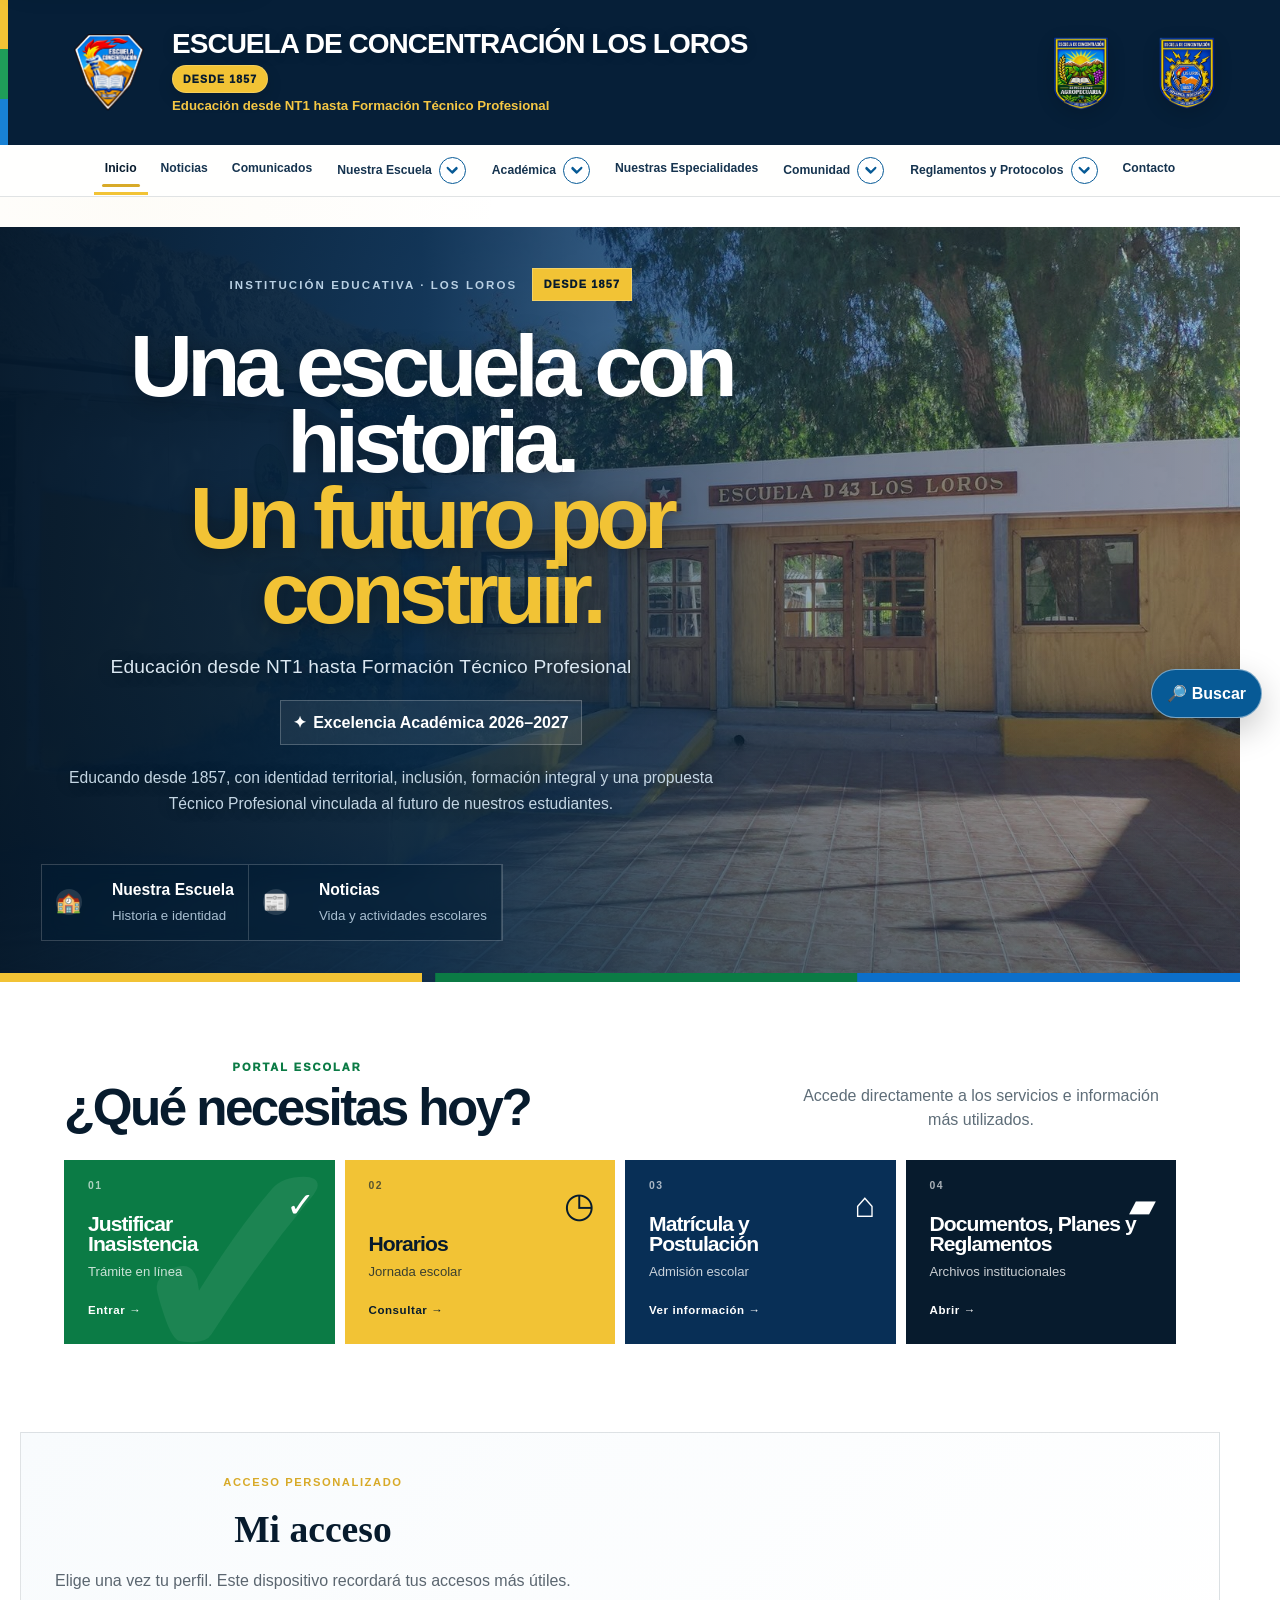
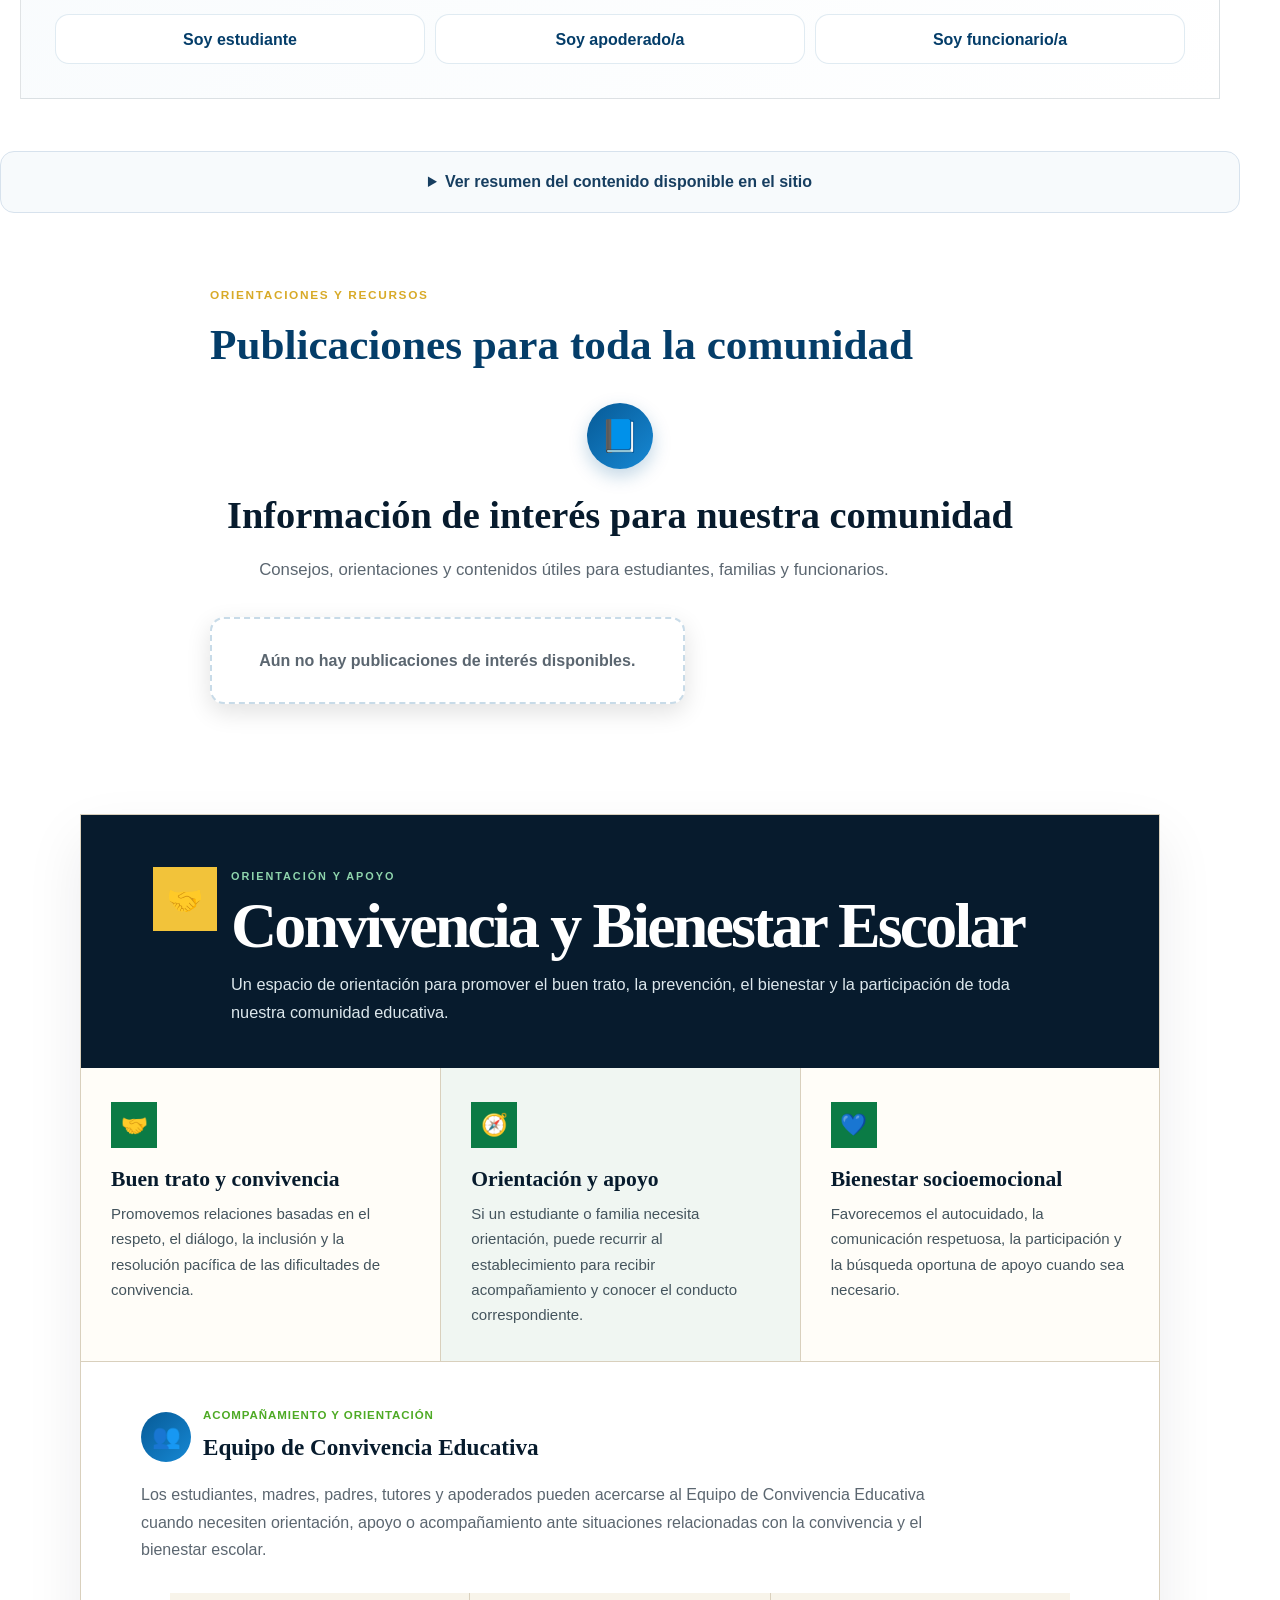
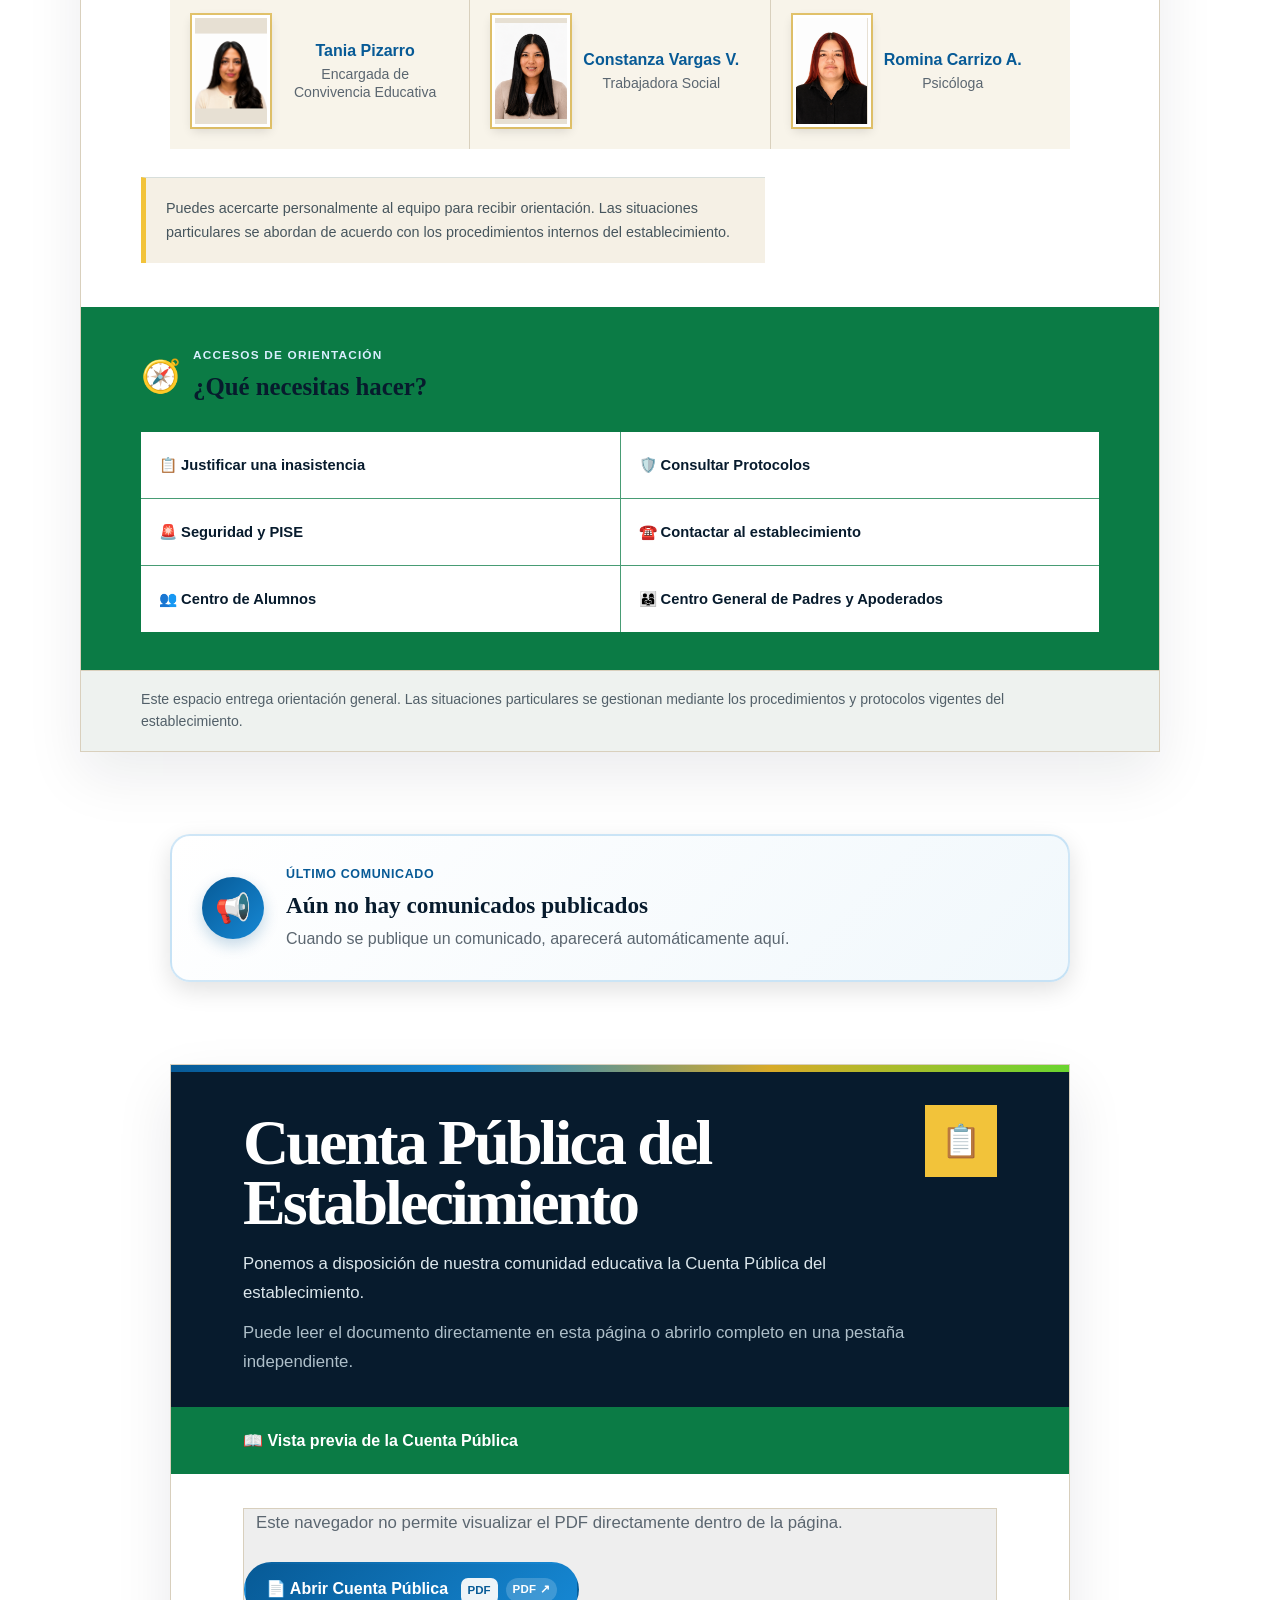
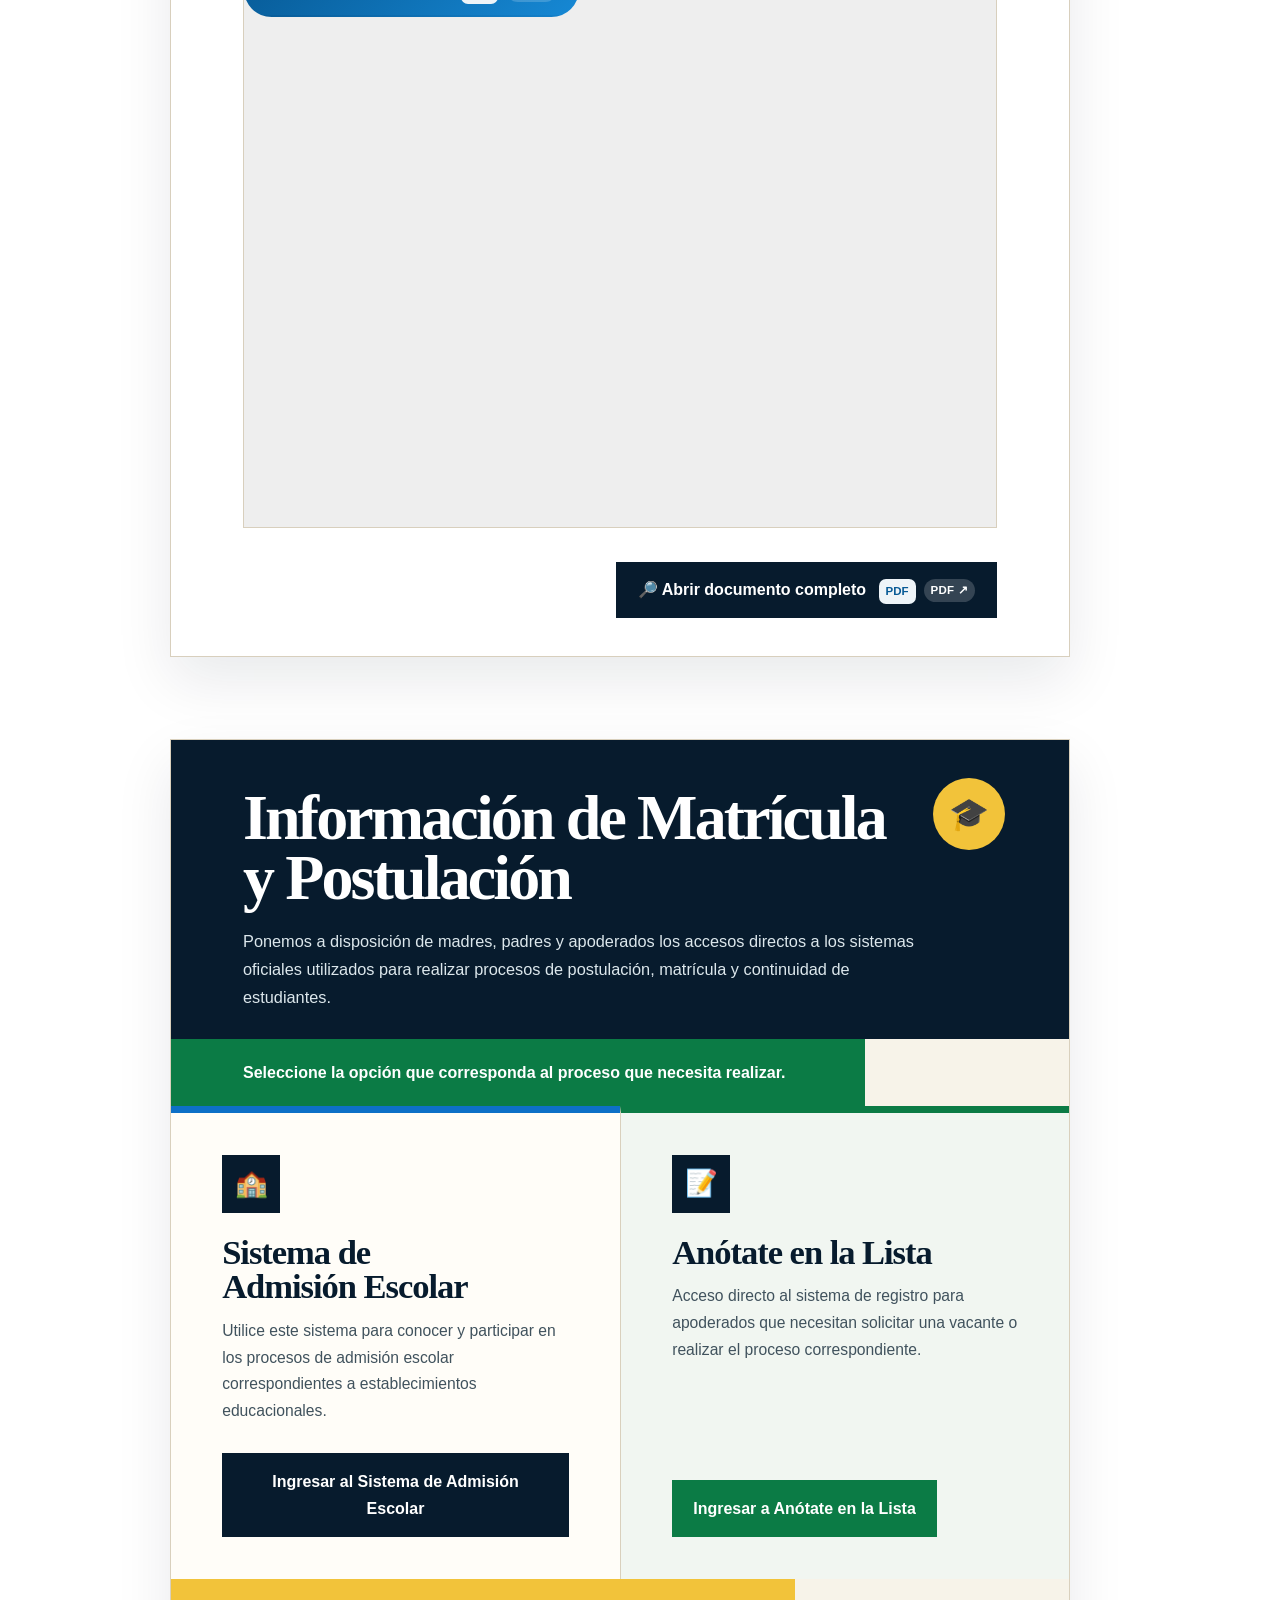
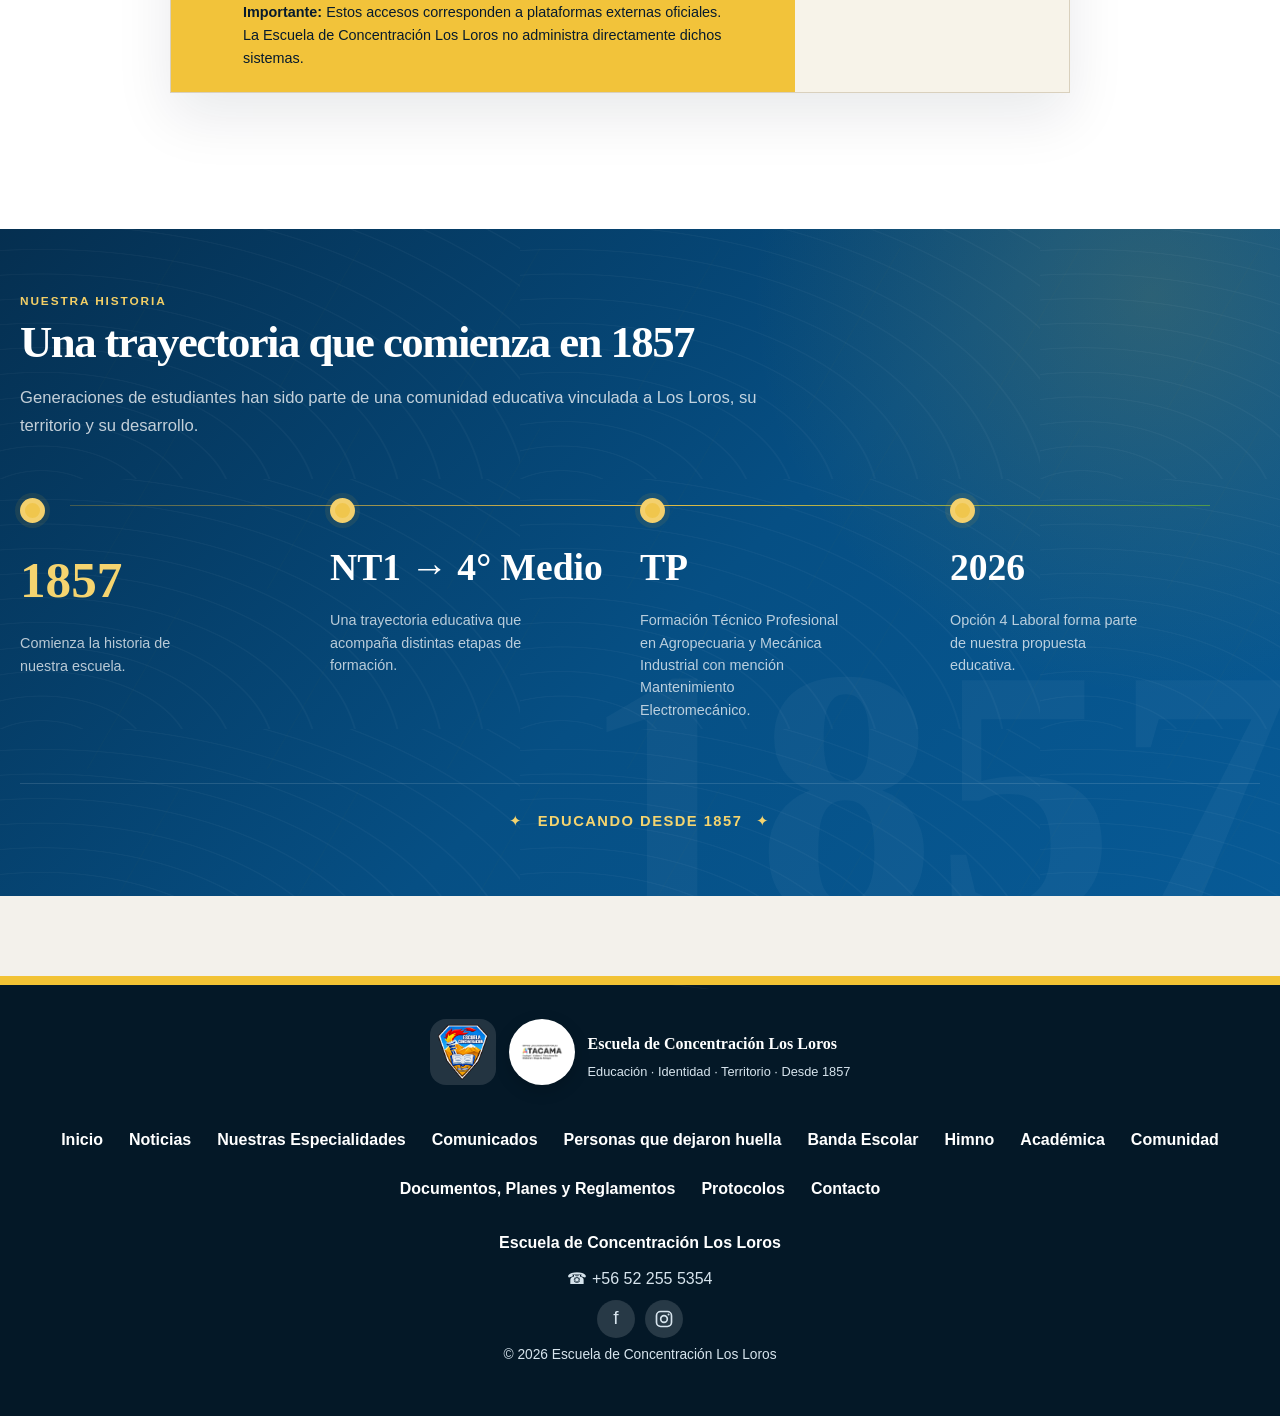
==== commit 1ac9f69e: "Add files via upload" ====
--- a/index.html
+++ b/index.html
@@ -781,7 +781,7 @@
 </button>
 </div>
 <div class="contenedor menu-contenido menu-agrupado" id="menuPrincipalOpciones">
-<button class="boton-menu activo" data-pagina="inicio" type="button">Inicio</button><button class="boton-menu" data-pagina="noticias" type="button">Noticias</button><button class="boton-menu" data-pagina="comunicados" type="button">Comunicados</button><details class="menu-grupo"><summary class="menu-grupo-titulo">Nuestra Escuela<span aria-hidden="true" class="menu-grupo-flecha"></span></summary><div class="menu-grupo-opciones"><button class="boton-menu" data-pagina="quienesSomos" type="button">Nuestra Escuela</button><button class="boton-menu" data-pagina="personasHuella" type="button">Personas que dejaron huella</button><button class="boton-menu" data-pagina="equipo" type="button">Equipo de Gestión</button><button class="boton-menu" data-pagina="gestion" type="button">Consejo Escolar</button></div></details><details class="menu-grupo"><summary class="menu-grupo-titulo">Académica<span aria-hidden="true" class="menu-grupo-flecha"></span></summary><div class="menu-grupo-opciones"><button class="boton-menu" data-pagina="academica" type="button">Académica</button><button class="boton-menu" data-pagina="talleresJEC" type="button">Talleres JEC</button><button class="boton-menu" data-pagina="validacion" type="button">Validación de Estudios</button></div></details><button class="boton-menu" data-pagina="especialidades" type="button">Nuestras Especialidades</button><details class="menu-grupo"><summary class="menu-grupo-titulo">Comunidad<span aria-hidden="true" class="menu-grupo-flecha"></span></summary><div class="menu-grupo-opciones"><button class="boton-menu" data-pagina="comunidad" type="button">Comunidad Educativa</button><button class="boton-menu" data-pagina="bandaEscolar" type="button">Banda Escolar</button><button class="boton-menu" data-pagina="justificarInasistencia" type="button">Justificar Inasistencia</button></div></details><details class="menu-grupo"><summary class="menu-grupo-titulo">Reglamentos y Protocolos<span aria-hidden="true" class="menu-grupo-flecha"></span></summary><div class="menu-grupo-opciones"><button class="boton-menu" data-pagina="documentos" type="button">Reglamentos y Protocolos</button><button class="boton-menu" data-pagina="protocolos" type="button">Protocolos</button><button class="boton-menu" data-pagina="seguridad" type="button">Seguridad</button></div></details><button class="boton-menu" data-pagina="contacto" type="button">Contacto</button>
+<button class="boton-menu activo" data-pagina="inicio" type="button">Inicio</button><button class="boton-menu" data-pagina="noticias" type="button">Noticias</button><button class="boton-menu" data-pagina="comunicados" type="button">Comunicados</button><details class="menu-grupo"><summary class="menu-grupo-titulo">Nuestra Escuela<span aria-hidden="true" class="menu-grupo-flecha"></span></summary><div class="menu-grupo-opciones"><button class="boton-menu" data-pagina="quienesSomos" type="button">Nuestra Escuela</button><button class="boton-menu" data-pagina="personasHuella" type="button">Personas que dejaron huella</button><button class="boton-menu" data-pagina="equipo" type="button">Equipo de Gestión</button><button class="boton-menu" data-pagina="gestion" type="button">Consejo Escolar</button></div></details><details class="menu-grupo"><summary class="menu-grupo-titulo">Académica<span aria-hidden="true" class="menu-grupo-flecha"></span></summary><div class="menu-grupo-opciones"><button class="boton-menu" data-pagina="academica" type="button">Académica</button><button class="boton-menu" data-pagina="talleresJEC" type="button">Talleres JEC</button><button class="boton-menu" data-pagina="validacion" type="button">Validación de Estudios</button></div></details><button class="boton-menu" data-pagina="especialidades" type="button">Nuestras Especialidades</button><details class="menu-grupo"><summary class="menu-grupo-titulo">Comunidad<span aria-hidden="true" class="menu-grupo-flecha"></span></summary><div class="menu-grupo-opciones"><button class="boton-menu" data-pagina="comunidad" type="button">Comunidad Educativa</button><button class="boton-menu" data-pagina="bandaEscolar" type="button">Banda Escolar</button><button class="boton-menu" data-pagina="justificarInasistencia" type="button">Justificar Inasistencia</button></div></details><details class="menu-grupo"><summary class="menu-grupo-titulo">Reglamentos y Protocolos<span aria-hidden="true" class="menu-grupo-flecha"></span></summary><div class="menu-grupo-opciones"><button class="boton-menu" data-pagina="documentos" type="button">Documentos, Planes y Reglamentos</button><button class="boton-menu" data-pagina="protocolos" type="button">Protocolos</button><button class="boton-menu" data-pagina="seguridad" type="button">Seguridad</button></div></details><button class="boton-menu" data-pagina="contacto" type="button">Contacto</button>
 </div>
 </nav>
 <!-- =====================================================
@@ -876,7 +876,7 @@
     </button>
     <button class="portal-tile portal-tile-dark" data-premium-pagina="documentos" type="button">
       <span class="portal-num">04</span><span class="portal-symbol">▰</span>
-      <strong>Reglamentos y Protocolos</strong><small>Archivos institucionales</small><b>Abrir →</b>
+      <strong>Documentos, Planes y Reglamentos</strong><small>Archivos institucionales</small><b>Abrir →</b>
     </button>
   </div>
 </section>
@@ -3329,7 +3329,7 @@
 <button data-ir-pagina="academica" type="button">📚 Académica</button>
 <button data-ir-pagina="talleresJEC" type="button">🎨 Talleres JEC</button>
 <button data-destino-pagina="academicaHorarios" data-ir-pagina="academica" type="button">🕒 Horarios de clases</button>
-<button data-ir-pagina="documentos" type="button">📄 Reglamentos y Protocolos</button>
+<button data-ir-pagina="documentos" type="button">📄 Documentos, Planes y Reglamentos</button>
 <button data-ir-pagina="protocolos" type="button">🛡️ Protocolos</button>
 <button data-ir-pagina="seguridad" type="button">🚨 Seguridad</button>
 <button data-ir-pagina="comunicados" type="button">📢 Comunicados</button>
@@ -3357,7 +3357,7 @@
 <button data-destino-pagina="academicaHorarios" data-ir-pagina="academica" type="button">🕒 Horarios de clases</button>
 <button data-ir-pagina="justificarInasistencia" type="button">📋 Justificar Inasistencia</button>
 <button data-ir-pagina="comunicados" type="button">📢 Comunicados</button>
-<button data-ir-pagina="documentos" type="button">📄 Reglamentos y Protocolos</button>
+<button data-ir-pagina="documentos" type="button">📄 Documentos, Planes y Reglamentos</button>
 <button data-ir-pagina="protocolos" type="button">🛡️ Protocolos</button>
 <button data-ir-pagina="seguridad" type="button">🚨 Seguridad</button>
 <button data-ir-pagina="contacto" type="button">☎️ Contacto</button>
@@ -3380,7 +3380,7 @@
             <span aria-hidden="true">⌄</span>
 </button>
 <div class="portal-perfil-accesos" hidden="" id="accesosFuncionarios">
-<button data-ir-pagina="documentos" type="button">📄 Reglamentos y Protocolos</button>
+<button data-ir-pagina="documentos" type="button">📄 Documentos, Planes y Reglamentos</button>
 <button data-ir-pagina="protocolos" type="button">🛡️ Protocolos</button>
 <button data-ir-pagina="seguridad" type="button">🚨 Seguridad / PISE</button>
 <button data-ir-pagina="equipo" type="button">👤 Equipo de Gestión</button>
@@ -3825,10 +3825,10 @@
 <div class="contenedor">
 <div class="titulo-pagina" id="documentosInicio">
 <h2>
-        Reglamentos y Protocolos
+        Documentos, Planes y Reglamentos
     </h2>
 <p>
-        Consulta los reglamentos, protocolos y documentos institucionales que orientan el funcionamiento, la convivencia y los procedimientos de nuestra comunidad educativa.
+        Consulta los documentos institucionales, planes y reglamentos que orientan el funcionamiento y los procedimientos de nuestra comunidad educativa.
     </p>
 </div>
 <style>
@@ -4021,7 +4021,7 @@
 </div>
 <div class="volver-seccion">
 <button class="boton-volver-seccion" data-destino="documentosInicio" type="button">
-        ↑ Volver al inicio de Reglamentos y Protocolos
+        ↑ Volver al inicio de Documentos, Planes y Reglamentos
     </button>
 </div>
 </div>
@@ -4638,7 +4638,7 @@
 <button data-ir-pagina="quienesSomos" data-destino-pagina="quienesHimno" type="button">Himno</button>
 <button data-ir-pagina="academica" type="button">Académica</button>
 <button data-ir-pagina="comunidad" type="button">Comunidad</button>
-<button data-ir-pagina="documentos" type="button">Reglamentos y Protocolos</button>
+<button data-ir-pagina="documentos" type="button">Documentos, Planes y Reglamentos</button>
 <button data-ir-pagina="protocolos" type="button">Protocolos</button>
 <button data-ir-pagina="contacto" type="button">Contacto</button>
 </nav>
@@ -4799,7 +4799,7 @@
 <button class="activo" data-filtro-busqueda="todos" type="button">Todo</button>
 <button data-filtro-busqueda="seccion" type="button">Secciones</button>
 <button data-filtro-busqueda="comunicado" type="button">Comunicados</button>
-<button data-filtro-busqueda="documento" type="button">Reglamentos y Protocolos</button>
+<button data-filtro-busqueda="documento" type="button">Documentos, Planes y Reglamentos</button>
 <button data-filtro-busqueda="protocolo" type="button">Protocolos</button>
 <button data-filtro-busqueda="horario" type="button">Horarios</button>
 </div>
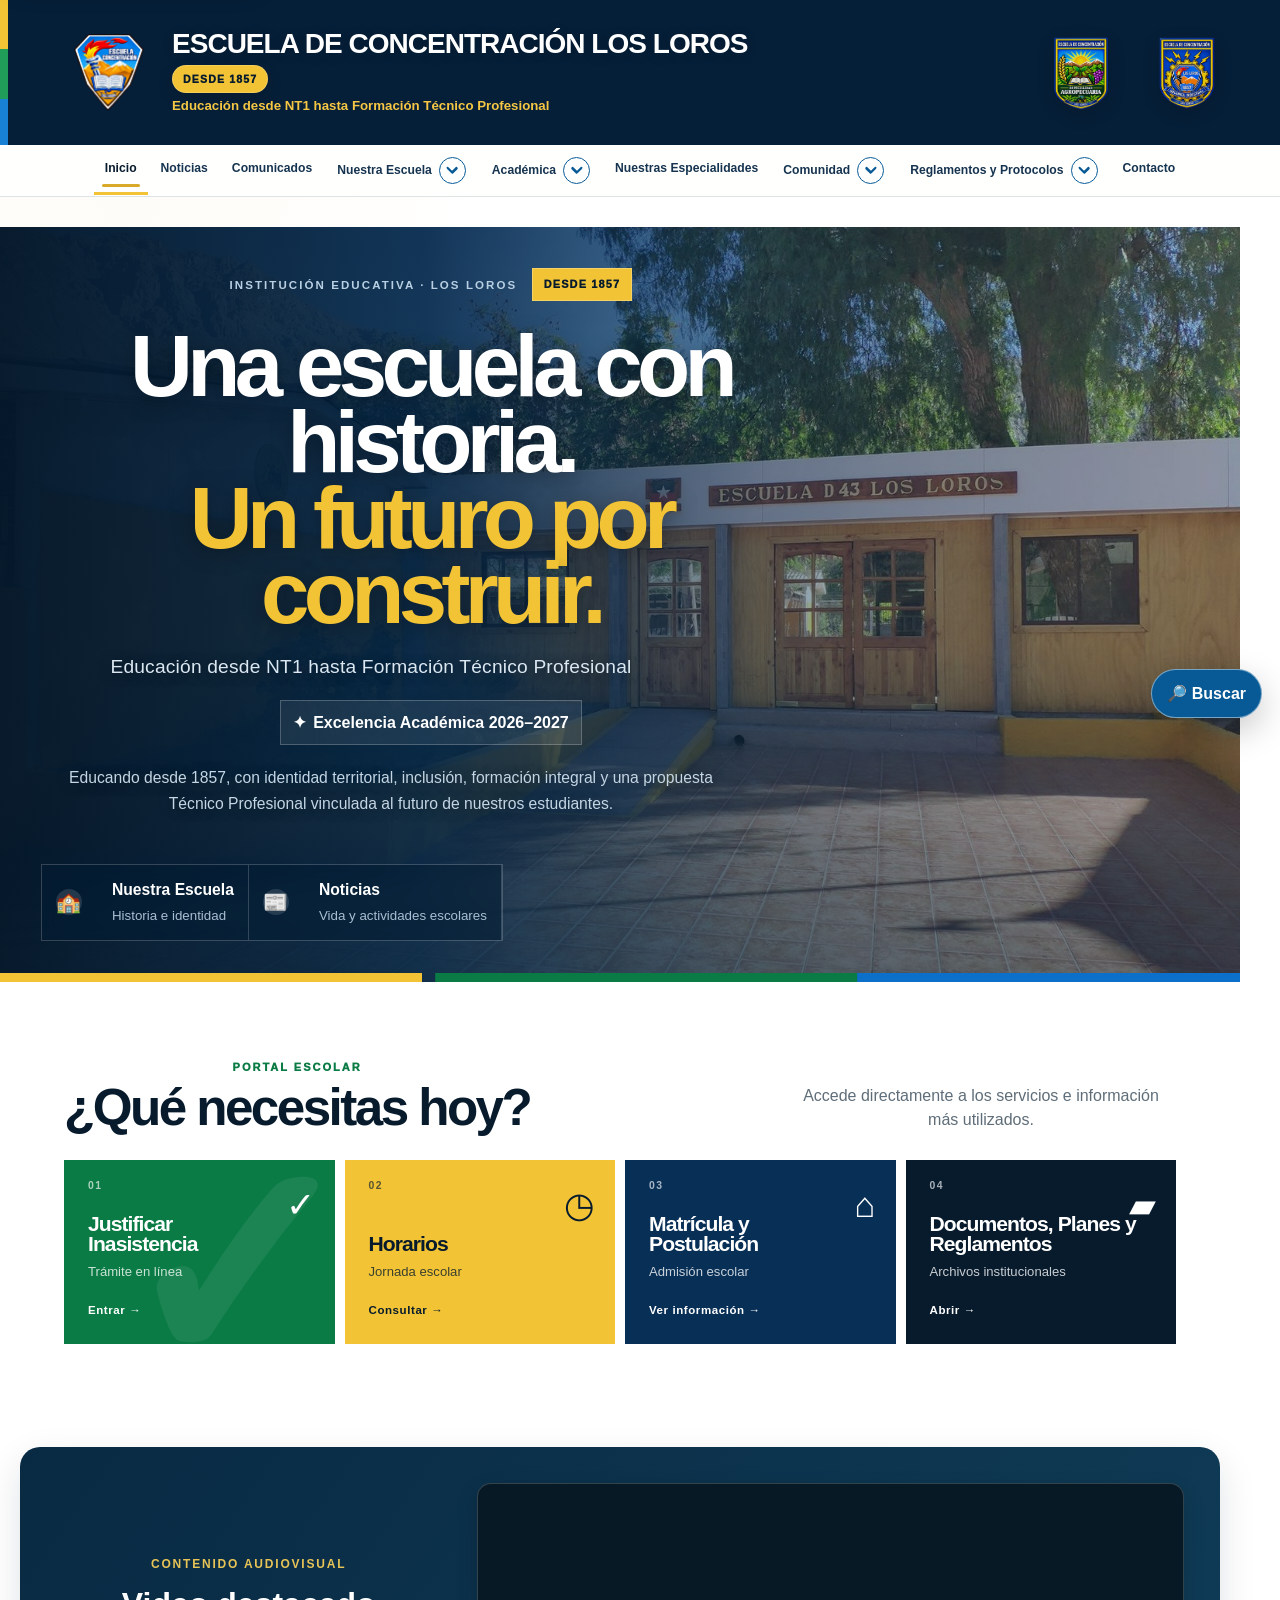
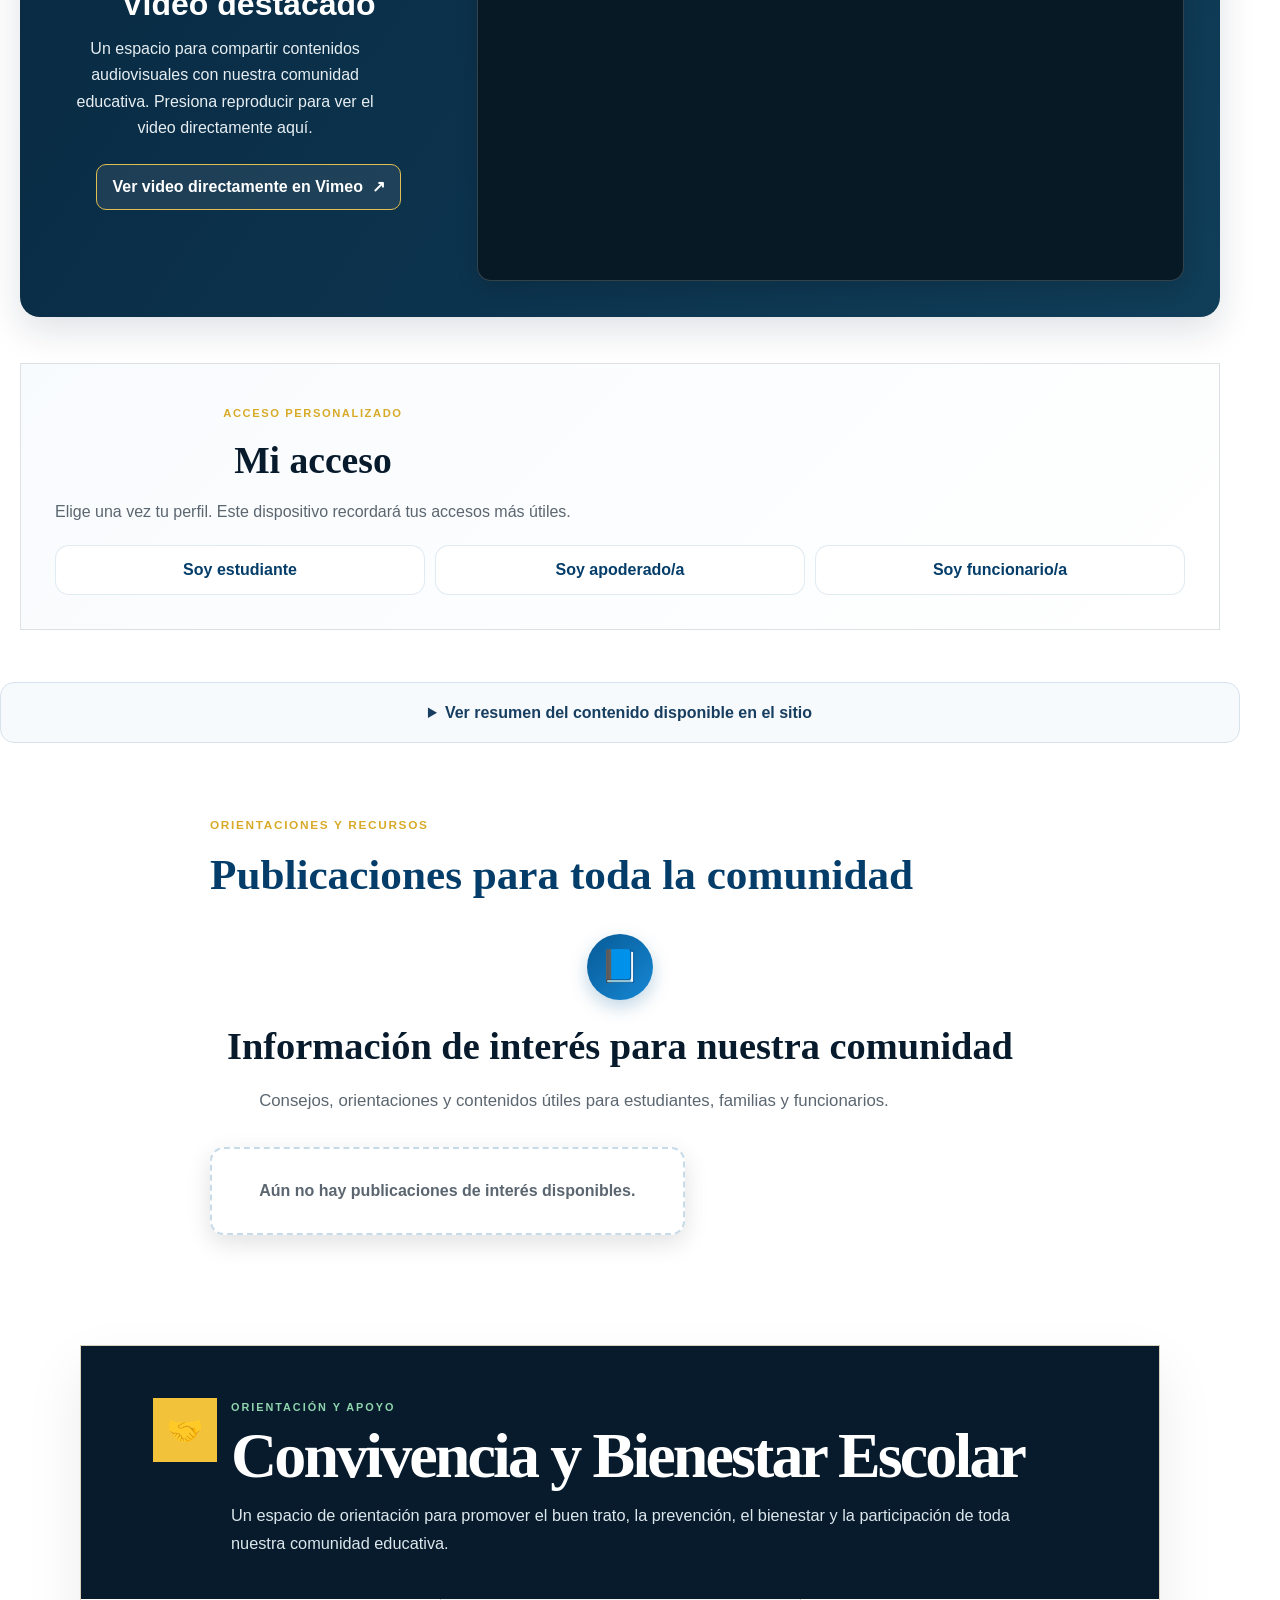
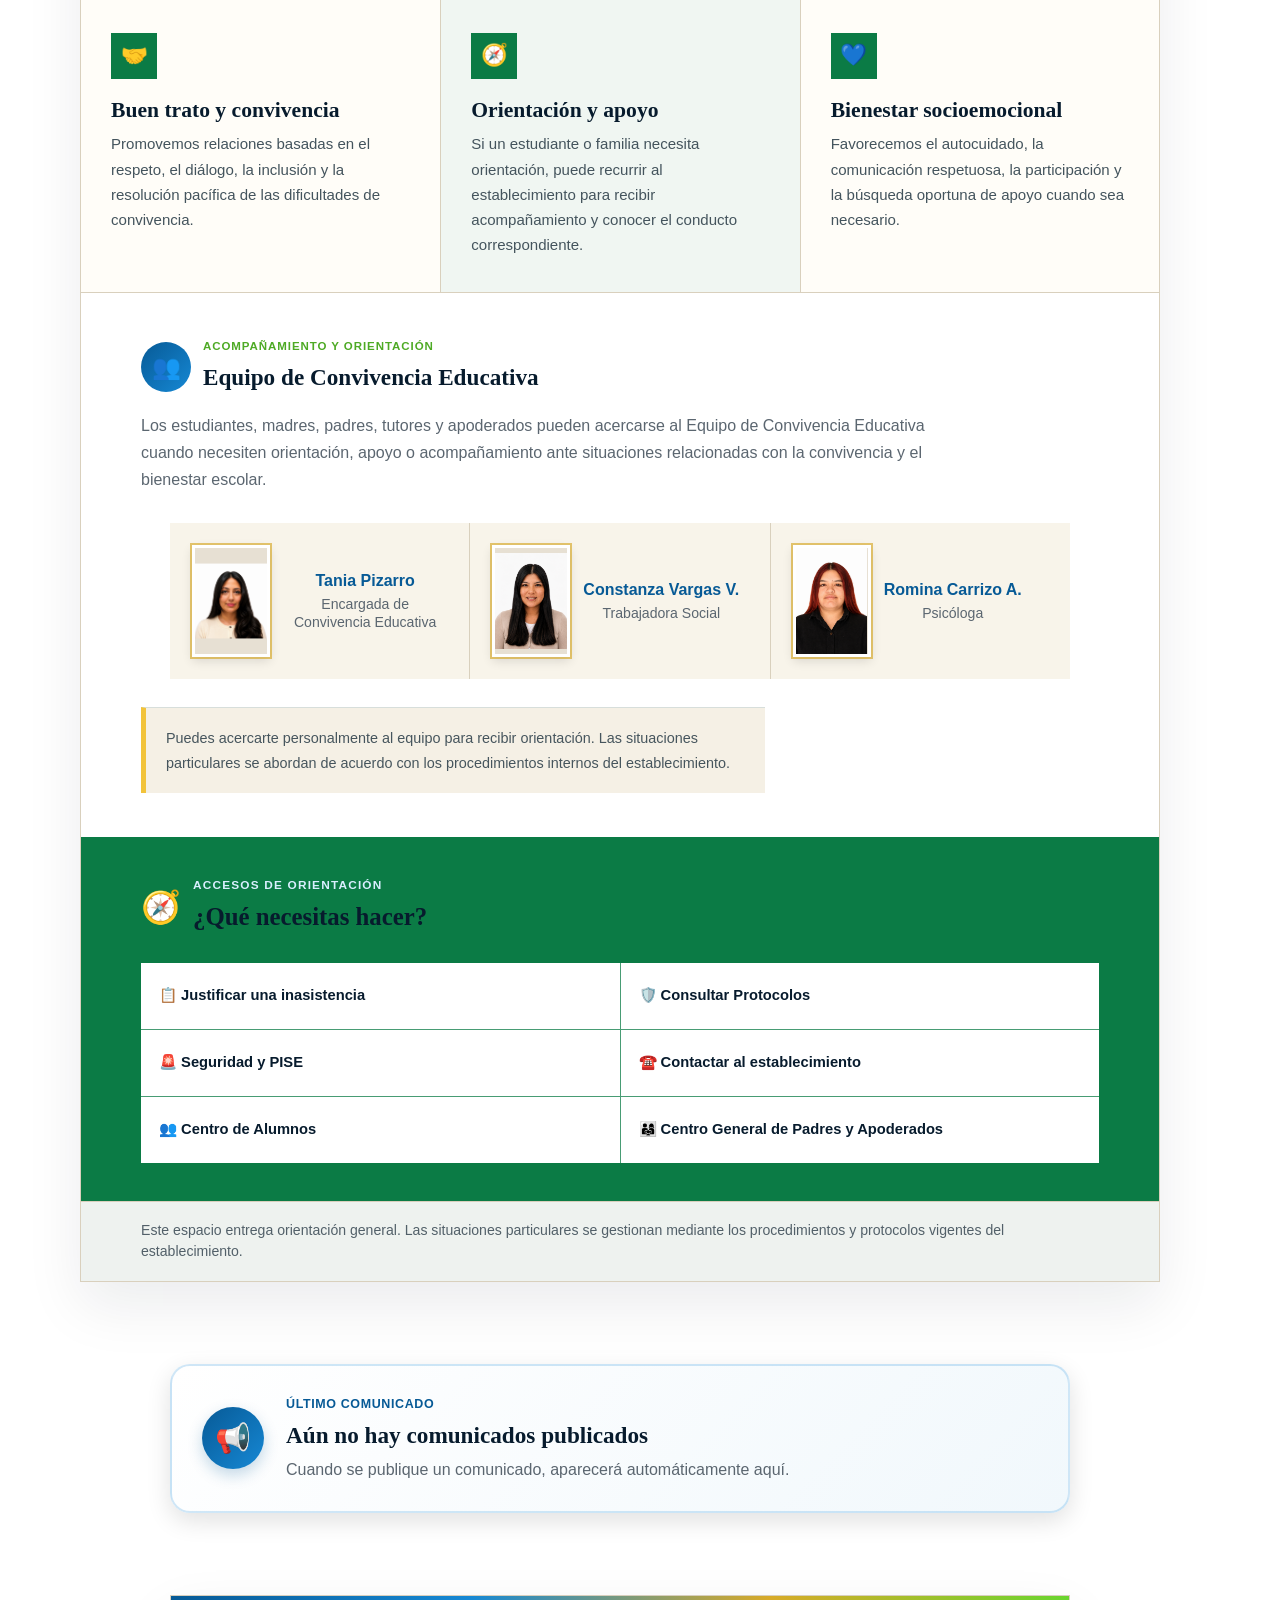
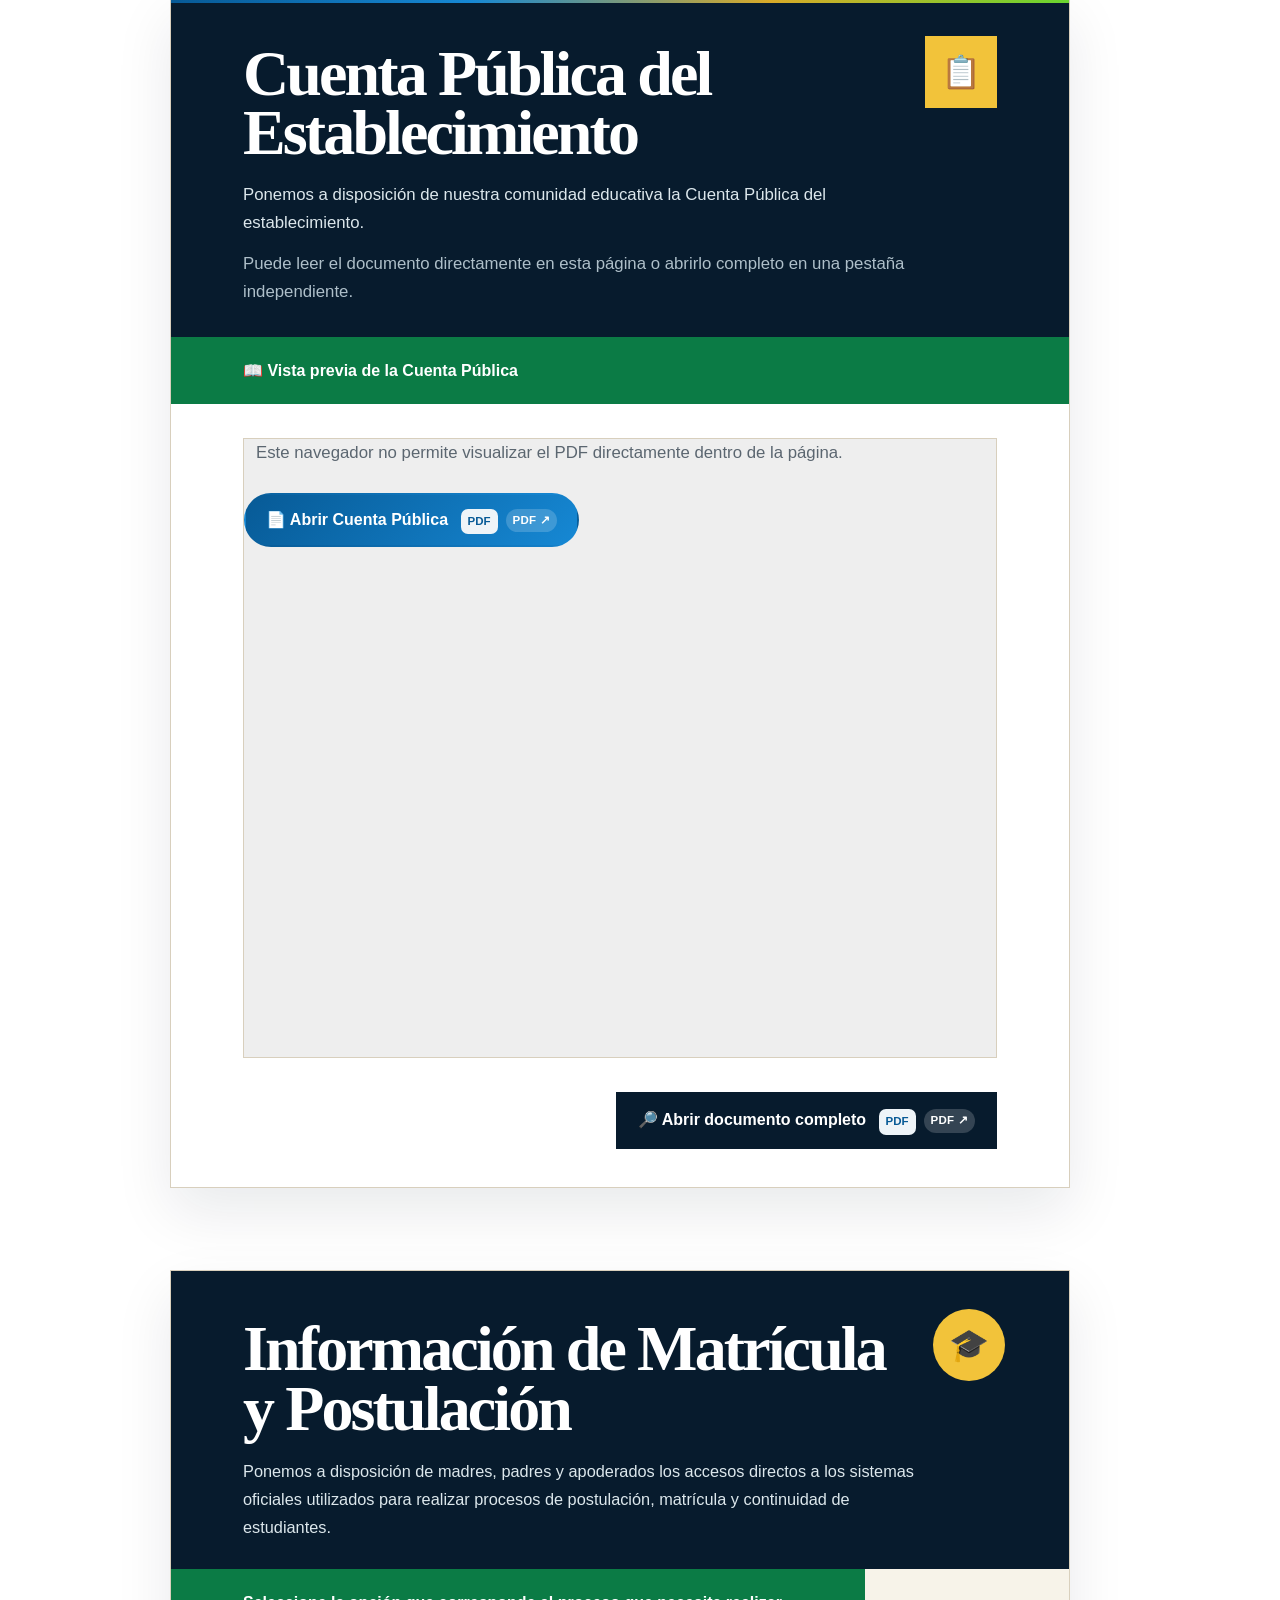
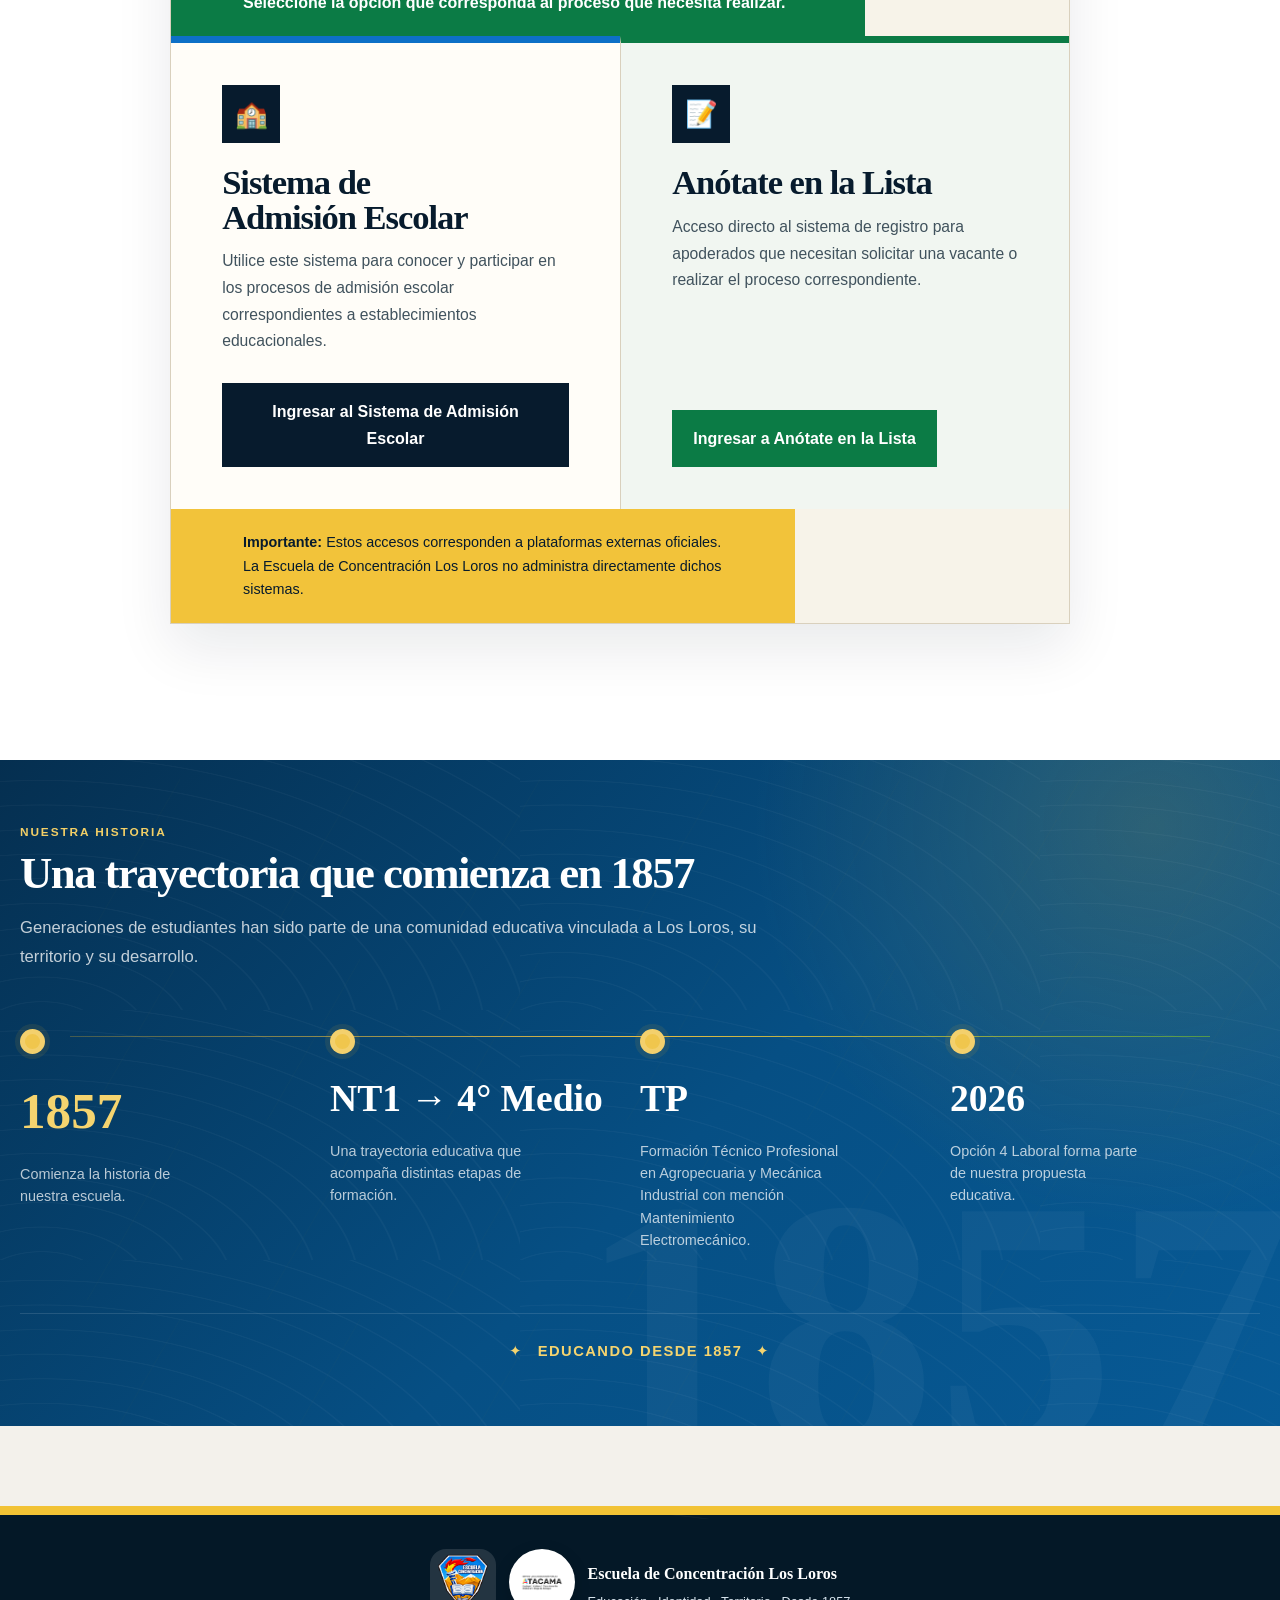
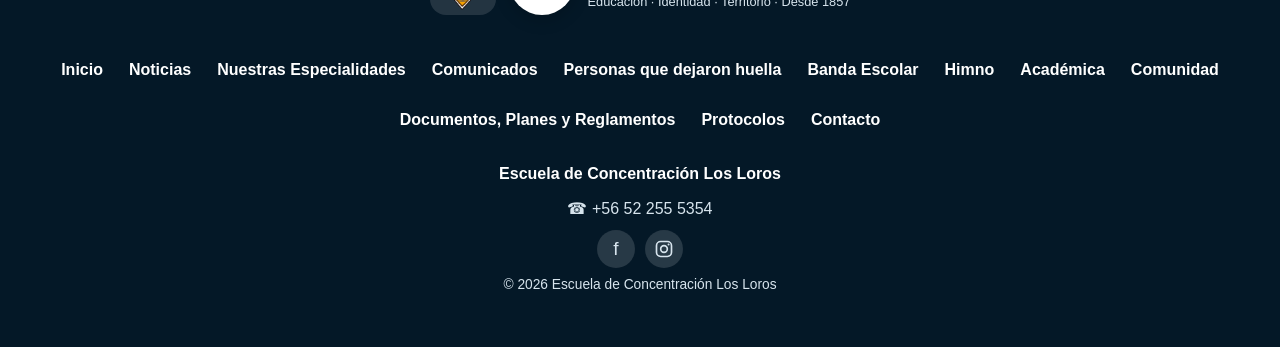
==== commit 5885b707: "Add files via upload" ====
--- a/index.html
+++ b/index.html
@@ -722,6 +722,22 @@
 }
 
 </style>
+<!-- Estilos exclusivos del video de Vimeo en Inicio. No modifican otras secciones. -->
+<style id="inicioVideoVimeoEstilos">
+#inicio #inicioVideoVimeo{display:block;max-width:1200px;margin:35px auto 46px;padding:0;box-sizing:border-box;}
+#inicio #inicioVideoVimeo .video-inicio-vimeo-contenido{display:grid;grid-template-columns:minmax(0,.9fr) minmax(0,1.65fr);align-items:center;gap:clamp(18px,3vw,36px);padding:clamp(18px,3vw,36px);border-radius:20px;background:linear-gradient(125deg,#092a43 0%,#103d58 100%);box-shadow:0 14px 36px rgba(4,31,54,.13);box-sizing:border-box;}
+#inicio #inicioVideoVimeo .video-inicio-vimeo-texto{min-width:0;color:#fff;}
+#inicio #inicioVideoVimeo .video-inicio-vimeo-kicker{display:block;color:#e8c457;font-size:.75rem;font-weight:800;letter-spacing:.15em;margin-bottom:12px;}
+#inicio #inicioVideoVimeo h2{color:#fff;font-size:clamp(1.55rem,2.5vw,2.4rem);line-height:1.15;margin:0 0 13px;}
+#inicio #inicioVideoVimeo p{color:#e6eef2;font-size:1rem;line-height:1.65;margin:0 0 22px;max-width:38ch;}
+#inicio #inicioVideoVimeo .video-inicio-vimeo-enlace{display:inline-flex;align-items:center;gap:9px;min-height:44px;padding:11px 15px;border:1px solid #e2bd52;border-radius:10px;color:#fff;background:rgba(255,255,255,.08);text-decoration:none;font-weight:700;line-height:1.4;transition:background .2s ease,border-color .2s ease;}
+#inicio #inicioVideoVimeo .video-inicio-vimeo-enlace:hover{background:rgba(255,255,255,.18);border-color:#fff;}
+#inicio #inicioVideoVimeo .video-inicio-vimeo-enlace:focus-visible{outline:3px solid #f3d66f;outline-offset:3px;}
+#inicio #inicioVideoVimeo .video-inicio-vimeo-marco{position:relative;overflow:hidden;aspect-ratio:16/9;width:100%;min-width:0;border-radius:14px;background:#061925;border:1px solid rgba(255,255,255,.18);box-shadow:0 8px 22px rgba(0,0,0,.14);}
+#inicio #inicioVideoVimeo iframe{display:block;position:absolute;inset:0;width:100%;height:100%;border:0;}
+@media(max-width:760px){#inicio #inicioVideoVimeo{margin:23px 0 36px;}#inicio #inicioVideoVimeo .video-inicio-vimeo-contenido{grid-template-columns:minmax(0,1fr);gap:17px;padding:18px;border-radius:15px;}#inicio #inicioVideoVimeo h2{font-size:1.65rem;}#inicio #inicioVideoVimeo p{max-width:none;margin-bottom:15px;}#inicio #inicioVideoVimeo .video-inicio-vimeo-marco{border-radius:10px;}}
+@media(prefers-reduced-motion:reduce){#inicio #inicioVideoVimeo .video-inicio-vimeo-enlace{transition:none;}}
+</style>
 </head>
 <body class="portal-2027">
 <div aria-hidden="true" class="progreso-lectura-sitio" id="progresoLecturaSitio">
@@ -781,7 +797,7 @@
 </button>
 </div>
 <div class="contenedor menu-contenido menu-agrupado" id="menuPrincipalOpciones">
-<button class="boton-menu activo" data-pagina="inicio" type="button">Inicio</button><button class="boton-menu" data-pagina="noticias" type="button">Noticias</button><button class="boton-menu" data-pagina="comunicados" type="button">Comunicados</button><details class="menu-grupo"><summary class="menu-grupo-titulo">Nuestra Escuela<span aria-hidden="true" class="menu-grupo-flecha"></span></summary><div class="menu-grupo-opciones"><button class="boton-menu" data-pagina="quienesSomos" type="button">Nuestra Escuela</button><button class="boton-menu" data-pagina="personasHuella" type="button">Personas que dejaron huella</button><button class="boton-menu" data-pagina="equipo" type="button">Equipo de Gestión</button><button class="boton-menu" data-pagina="gestion" type="button">Consejo Escolar</button></div></details><details class="menu-grupo"><summary class="menu-grupo-titulo">Académica<span aria-hidden="true" class="menu-grupo-flecha"></span></summary><div class="menu-grupo-opciones"><button class="boton-menu" data-pagina="academica" type="button">Académica</button><button class="boton-menu" data-pagina="talleresJEC" type="button">Talleres JEC</button><button class="boton-menu" data-pagina="validacion" type="button">Validación de Estudios</button></div></details><button class="boton-menu" data-pagina="especialidades" type="button">Nuestras Especialidades</button><details class="menu-grupo"><summary class="menu-grupo-titulo">Comunidad<span aria-hidden="true" class="menu-grupo-flecha"></span></summary><div class="menu-grupo-opciones"><button class="boton-menu" data-pagina="comunidad" type="button">Comunidad Educativa</button><button class="boton-menu" data-pagina="bandaEscolar" type="button">Banda Escolar</button><button class="boton-menu" data-pagina="justificarInasistencia" type="button">Justificar Inasistencia</button></div></details><details class="menu-grupo"><summary class="menu-grupo-titulo">Reglamentos y Protocolos<span aria-hidden="true" class="menu-grupo-flecha"></span></summary><div class="menu-grupo-opciones"><button class="boton-menu" data-pagina="documentos" type="button">Documentos, Planes y Reglamentos</button><button class="boton-menu" data-pagina="protocolos" type="button">Protocolos</button><button class="boton-menu" data-pagina="seguridad" type="button">Seguridad</button></div></details><button class="boton-menu" data-pagina="contacto" type="button">Contacto</button>
+<button class="boton-menu activo" data-pagina="inicio" type="button">Inicio</button><button class="boton-menu" data-pagina="noticias" type="button">Noticias</button><button class="boton-menu" data-pagina="comunicados" type="button">Comunicados</button><details class="menu-grupo"><summary class="menu-grupo-titulo">Nuestra Escuela<span aria-hidden="true" class="menu-grupo-flecha"></span></summary><div class="menu-grupo-opciones"><button class="boton-menu" data-pagina="quienesSomos" type="button">Quiénes Somos</button><button class="boton-menu" data-pagina="personasHuella" type="button">Personas que dejaron huella</button><button class="boton-menu" data-pagina="equipo" type="button">Equipo de Gestión</button><button class="boton-menu" data-pagina="gestion" type="button">Consejo Escolar</button></div></details><details class="menu-grupo"><summary class="menu-grupo-titulo">Académica<span aria-hidden="true" class="menu-grupo-flecha"></span></summary><div class="menu-grupo-opciones"><button class="boton-menu" data-pagina="academica" type="button">Académica</button><button class="boton-menu" data-pagina="talleresJEC" type="button">Talleres JEC</button><button class="boton-menu" data-pagina="validacion" type="button">Validación de Estudios</button></div></details><button class="boton-menu" data-pagina="especialidades" type="button">Nuestras Especialidades</button><details class="menu-grupo"><summary class="menu-grupo-titulo">Comunidad<span aria-hidden="true" class="menu-grupo-flecha"></span></summary><div class="menu-grupo-opciones"><button class="boton-menu" data-pagina="comunidad" type="button">Comunidad Educativa</button><button class="boton-menu" data-pagina="bandaEscolar" type="button">Banda Escolar</button><button class="boton-menu" data-pagina="justificarInasistencia" type="button">Justificar Inasistencia</button></div></details><details class="menu-grupo"><summary class="menu-grupo-titulo">Reglamentos y Protocolos<span aria-hidden="true" class="menu-grupo-flecha"></span></summary><div class="menu-grupo-opciones"><button class="boton-menu" data-pagina="documentos" type="button">Documentos, Planes y Reglamentos</button><button class="boton-menu" data-pagina="protocolos" type="button">Protocolos</button><button class="boton-menu" data-pagina="seguridad" type="button">Seguridad</button></div></details><button class="boton-menu" data-pagina="contacto" type="button">Contacto</button>
 </div>
 </nav>
 <!-- =====================================================
@@ -880,6 +896,31 @@
     </button>
   </div>
 </section>
+
+<!-- =================================================
+     VIDEO DE VIMEO · INICIO · 17-11-2026
+     Reproducción bajo demanda. El video permanece alojado en Vimeo.
+================================================== -->
+<section class="video-inicio-vimeo" id="inicioVideoVimeo" aria-labelledby="tituloVideoInicioVimeo">
+  <div class="video-inicio-vimeo-contenido">
+    <div class="video-inicio-vimeo-texto">
+      <span class="video-inicio-vimeo-kicker">CONTENIDO AUDIOVISUAL</span>
+      <h2 id="tituloVideoInicioVimeo">Video destacado</h2>
+      <p>Un espacio para compartir contenidos audiovisuales con nuestra comunidad educativa. Presiona reproducir para ver el video directamente aquí.</p>
+      <a class="video-inicio-vimeo-enlace" href="https://vimeo.com/122398831" target="_blank" rel="noopener noreferrer">Ver video directamente en Vimeo <span aria-hidden="true">↗</span></a>
+    </div>
+    <div class="video-inicio-vimeo-marco">
+      <iframe
+        src="https://player.vimeo.com/video/122398831?dnt=1"
+        title="Video destacado alojado en Vimeo"
+        loading="lazy"
+        allow="autoplay; fullscreen; picture-in-picture"
+        referrerpolicy="strict-origin-when-cross-origin"
+        allowfullscreen></iframe>
+    </div>
+  </div>
+</section>
+<!-- FIN VIDEO DE VIMEO -->
 
 <section aria-labelledby="tituloMiAcceso" class="mi-acceso-premium" id="panelMiAcceso">
 <div class="mi-acceso-cabecera">
